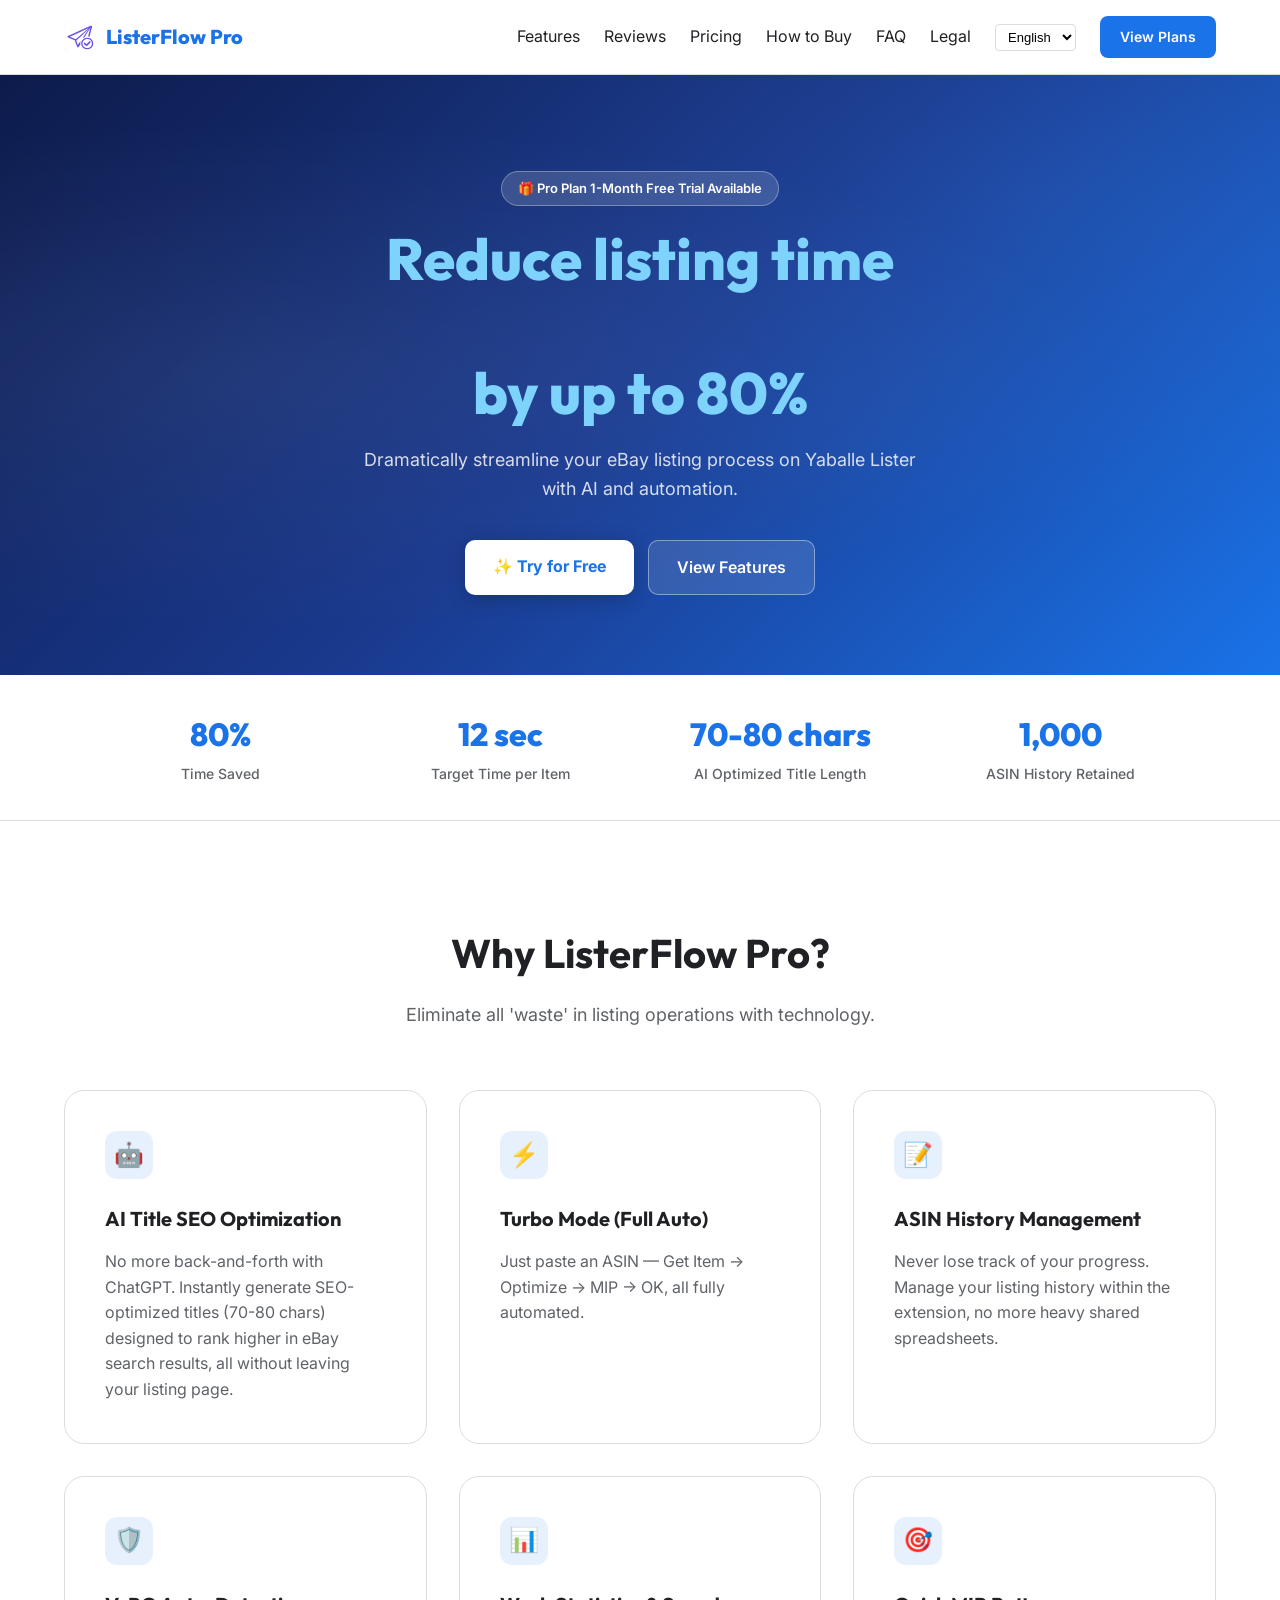
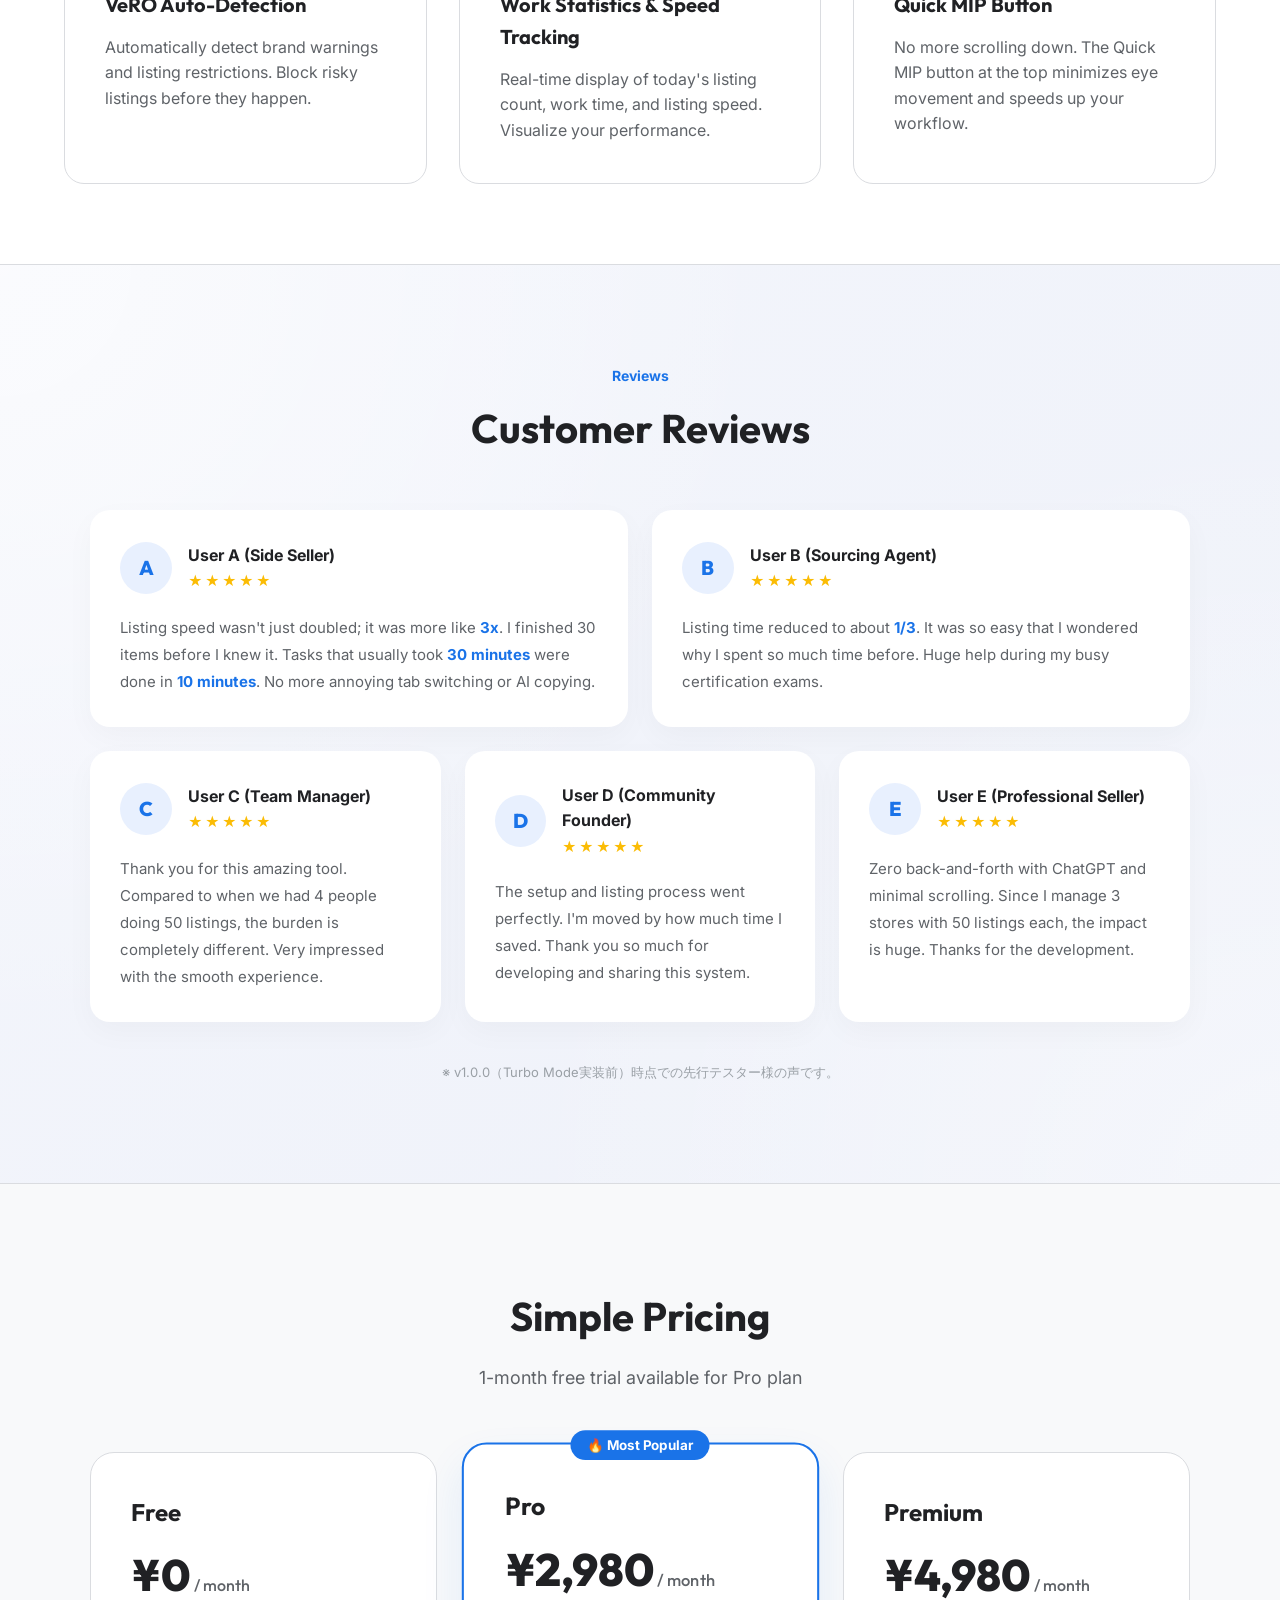
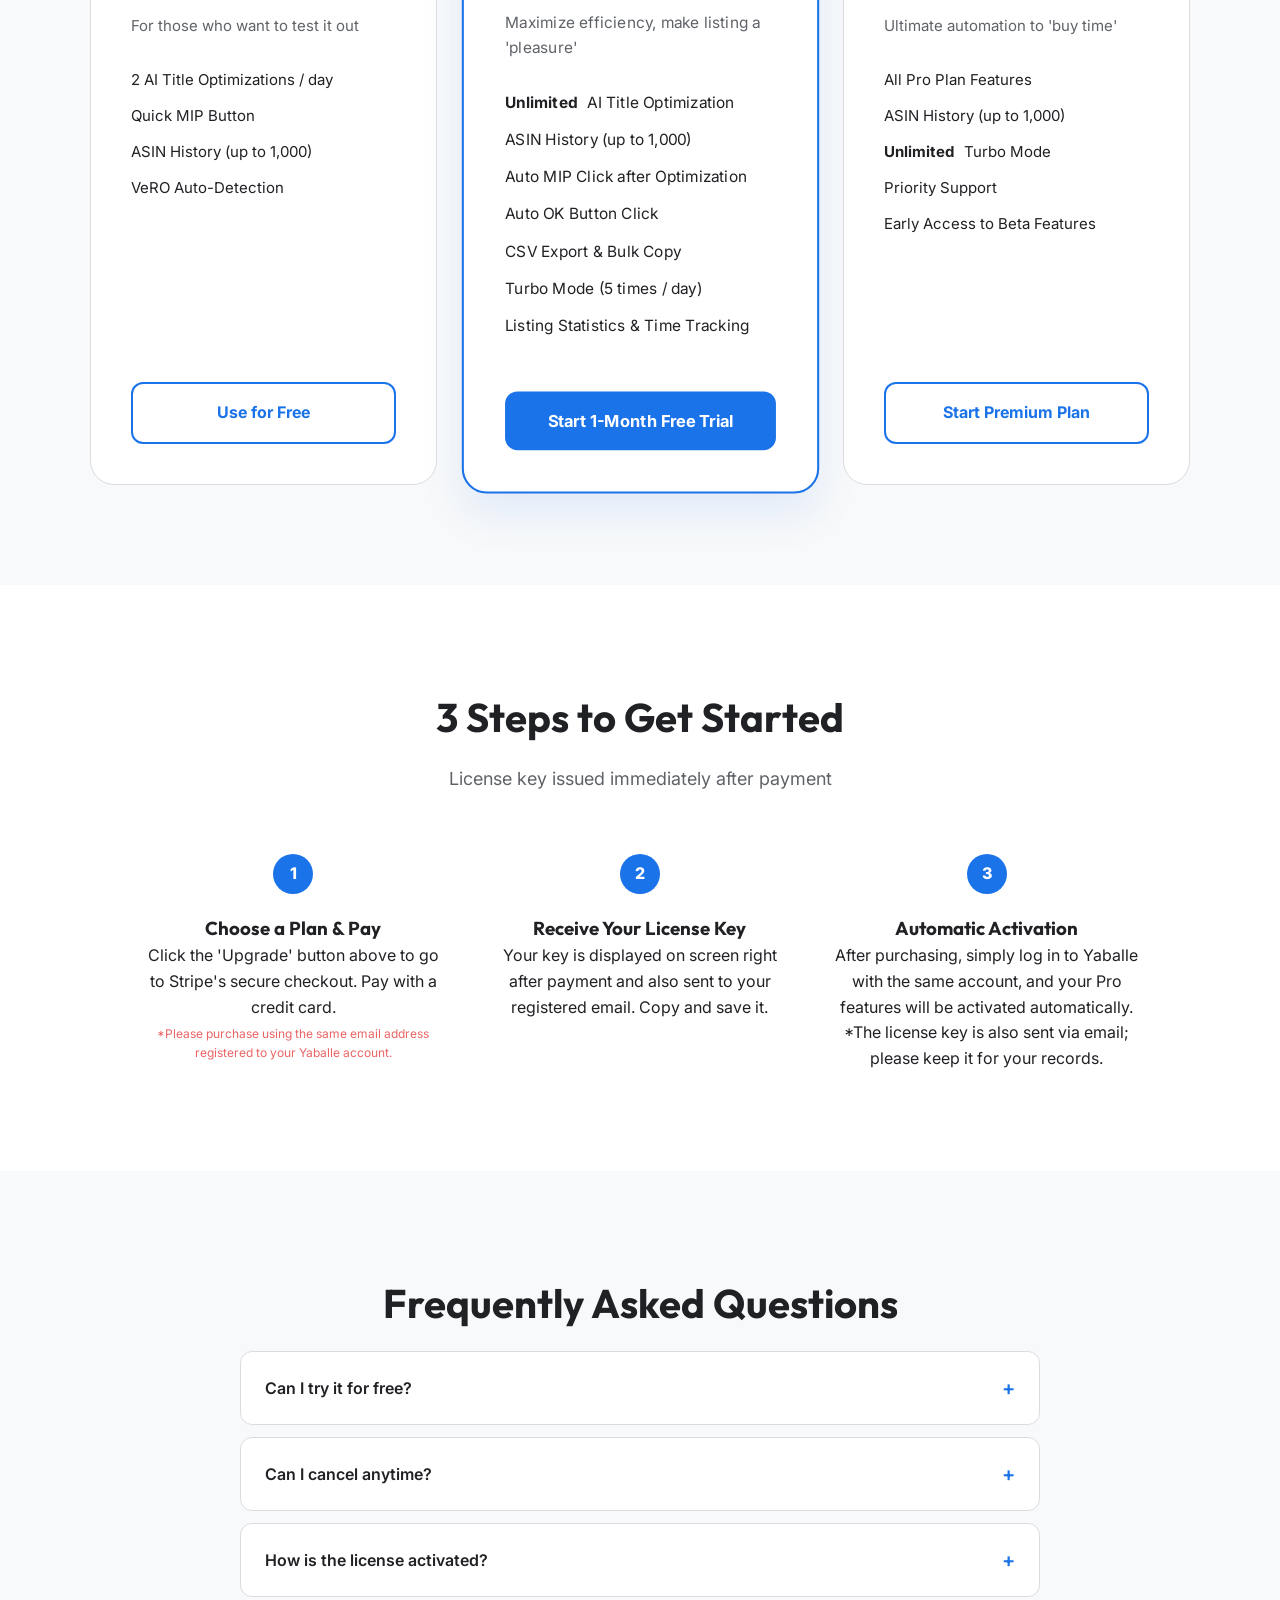
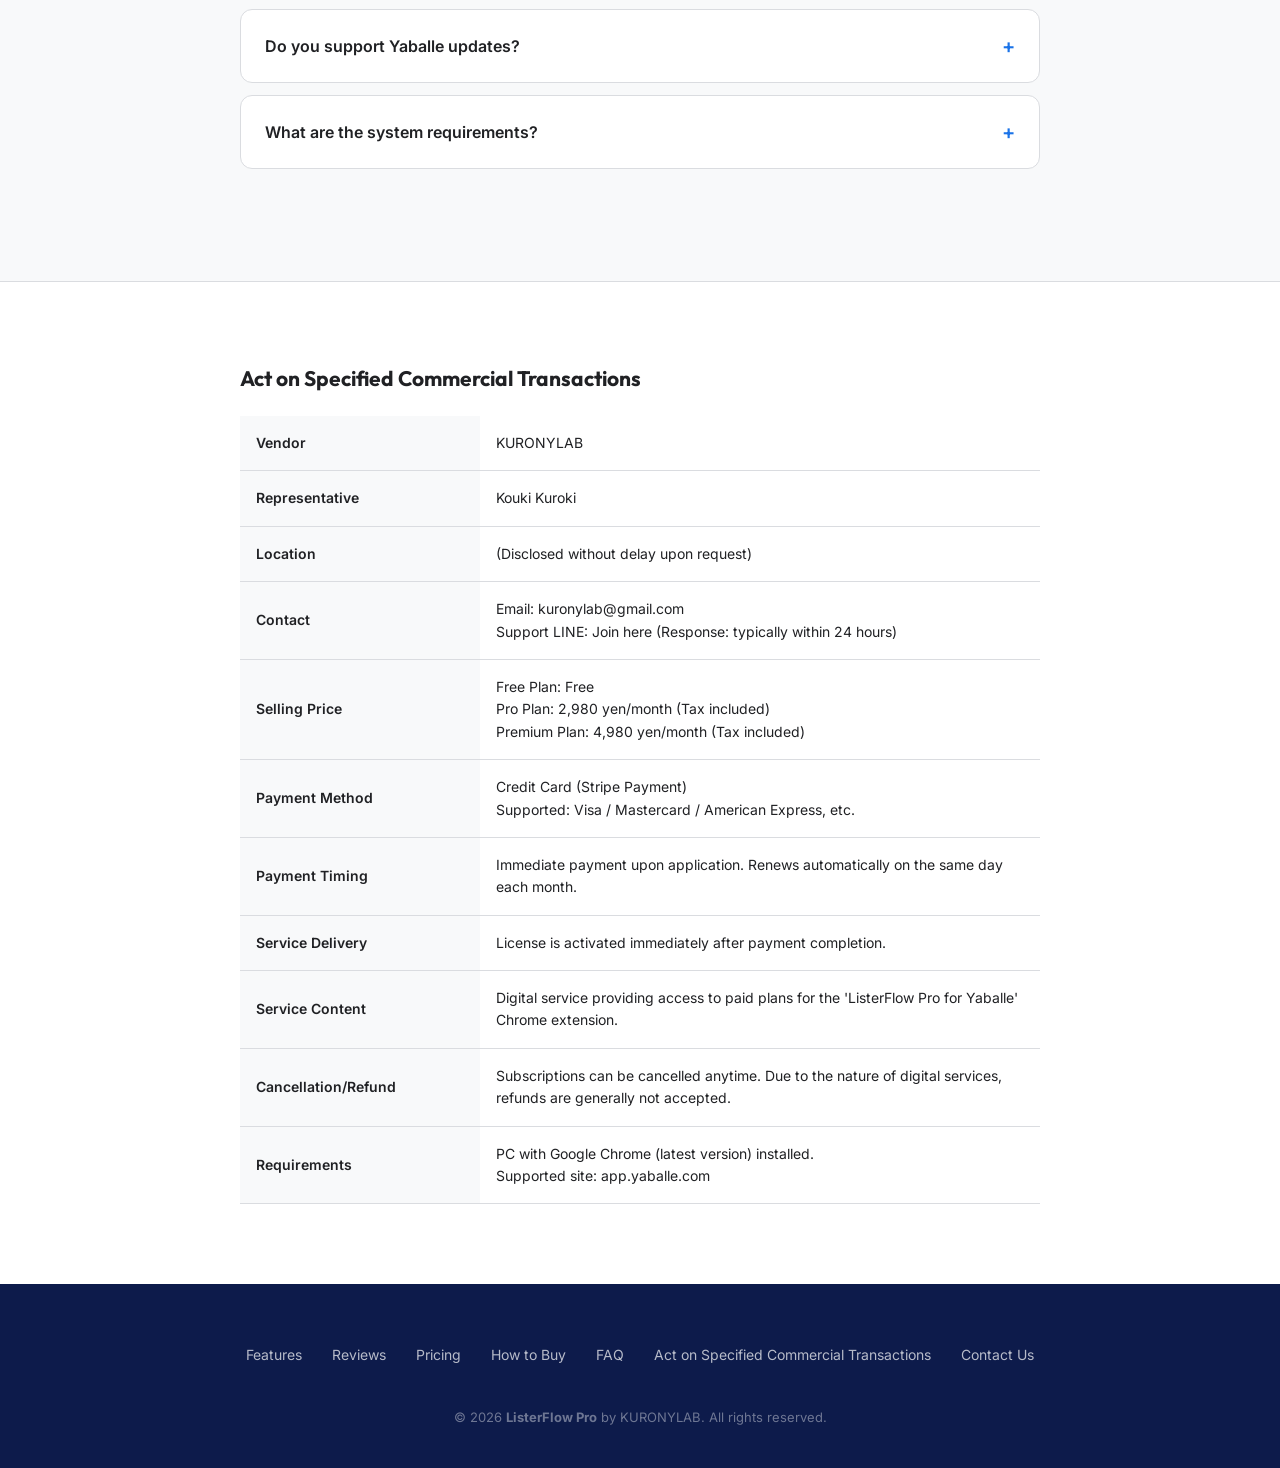
==== github-pages/index.html @ 6084ad7c "fix: embed logo and favicon as base64 in LP to prevent broken images" ====
<!DOCTYPE html>
<html lang="ja">

<head>
    <meta charset="UTF-8">
    <meta name="viewport" content="width=device-width, initial-scale=1.0">
    <title data-i18n="page.title">ListerFlow Pro for Yaballe | 出品時間を最大80%削減するChrome拡張機能</title>
    <meta name="description" data-i18n="page.desc" content="YaballeでのeBay出品作業を劇的に効率化。AIタイトル最適化・完全自動化モードで、1品60秒→12秒を実現するChrome拡張機能。月額2,980円から。">
    
    <!-- Fonts -->
    <link rel="preconnect" href="https://fonts.googleapis.com">
    <link rel="preconnect" href="https://fonts.gstatic.com" crossorigin>
    <link href="https://fonts.googleapis.com/css2?family=Inter:wght@400;500;600;700&family=Outfit:wght@600;700;800&display=swap" rel="stylesheet">
    <link rel="icon" type="image/png" href="[data-uri]">

    <style>
        :root {
            --primary: #1a73e8;
            --primary-dark: #1557b0;
            --accent: #f9ab00;
            --text-main: #202124;
            --text-sub: #5f6368;
            --bg-light: #f8f9fa;
            --white: #ffffff;
            --border: #dadce0;
            --shadow: 0 4px 6px rgba(32, 33, 36, 0.1);
        }

        * {
            margin: 0;
            padding: 0;
            box-sizing: border-box;
        }

        body {
            font-family: 'Inter', -apple-system, BlinkMacSystemFont, "Segoe UI", Roboto, sans-serif;
            color: var(--text-main);
            line-height: 1.6;
            overflow-x: hidden;
            background: #fff;
        }

        h1, h2, h3 {
            font-family: 'Outfit', sans-serif;
            font-weight: 700;
        }

        li { list-style: none; }
        a { text-decoration: none; color: inherit; }

        /* ===== NAVIGATION ===== */
        nav {
            display: flex;
            justify-content: space-between;
            align-items: center;
            padding: 16px 5%;
            position: sticky;
            top: 0;
            background: rgba(255, 255, 255, 0.95);
            backdrop-filter: blur(10px);
            z-index: 1000;
            border-bottom: 1px solid var(--border);
        }

        .nav-logo {
            display: flex;
            align-items: center;
            gap: 10px;
            font-size: 20px;
            font-weight: 800;
            color: var(--primary);
            font-family: 'Outfit', sans-serif;
        }

        .nav-logo img {
            width: 32px;
            height: 32px;
        }

        .nav-links {
            display: flex;
            gap: 24px;
            align-items: center;
        }

        .nav-links a:hover {
            color: var(--primary);
        }

        .lang-select {
            padding: 4px 8px;
            border-radius: 4px;
            border: 1px solid var(--border);
            font-size: 13px;
            background: #fff;
            cursor: pointer;
        }

        .btn-cta-nav {
            background: var(--primary);
            color: #fff !important;
            padding: 10px 20px;
            border-radius: 8px;
            font-weight: 600;
            font-size: 14px;
            transition: background 0.2s;
        }

        .btn-cta-nav:hover {
            background: var(--primary-dark);
        }

        /* ===== HERO ===== */
        .hero {
            background: linear-gradient(135deg, #0d1b4b 0%, #1a3a8f 50%, #1a73e8 100%);
            color: #fff;
            text-align: center;
            padding: 96px 24px 80px;
            position: relative;
            overflow: hidden;
        }

        .hero::before {
            content: '';
            position: absolute;
            inset: 0;
            background: radial-gradient(ellipse at 20% 50%, rgba(255, 255, 255, 0.06) 0%, transparent 60%),
                radial-gradient(ellipse at 80% 20%, rgba(100, 170, 255, 0.08) 0%, transparent 50%);
            pointer-events: none;
            z-index: 1;
        }

        .hero-badge {
            display: inline-block;
            background: rgba(255, 255, 255, 0.15);
            border: 1px solid rgba(255, 255, 255, 0.3);
            border-radius: 99px;
            padding: 6px 16px;
            font-size: 13px;
            font-weight: 600;
            margin-bottom: 20px;
            backdrop-filter: blur(8px);
            position: relative;
            z-index: 10;
        }

        .hero h1 {
            font-family: 'Outfit', sans-serif;
            font-size: clamp(32px, 6vw, 58px);
            font-weight: 800;
            line-height: 1.15;
            margin-bottom: 20px;
            position: relative;
            z-index: 10;
        }

        .hero h1 span {
            color: #7dd3fc;
        }

        .hero p {
            font-size: 18px;
            color: rgba(255, 255, 255, 0.82);
            max-width: 560px;
            margin: 0 auto 36px;
            position: relative;
            z-index: 10;
        }

        .hero-btns {
            display: flex;
            gap: 14px;
            justify-content: center;
            flex-wrap: wrap;
            position: relative;
            z-index: 10;
        }

        .btn-primary-hero {
            display: inline-block;
            background: #fff;
            color: var(--primary);
            border: none;
            border-radius: 10px;
            padding: 14px 28px;
            font-size: 16px;
            font-weight: 700;
            cursor: pointer;
            text-decoration: none;
            transition: transform 0.2s, box-shadow 0.2s;
            box-shadow: 0 4px 20px rgba(0, 0, 0, 0.2);
        }

        .btn-primary-hero:hover {
            transform: translateY(-2px);
            box-shadow: 0 8px 28px rgba(0, 0, 0, 0.3);
        }

        .btn-ghost {
            display: inline-block;
            background: rgba(255, 255, 255, 0.12);
            color: #fff;
            border: 1px solid rgba(255, 255, 255, 0.4);
            border-radius: 10px;
            padding: 14px 28px;
            font-size: 16px;
            font-weight: 600;
            cursor: pointer;
            text-decoration: none;
            backdrop-filter: blur(8px);
            transition: background 0.2s;
        }

        .btn-ghost:hover {
            background: rgba(255, 255, 255, 0.22);
        }

        /* ===== STATS BAR ===== */
        .stats-bar {
            background: #fff;
            border-bottom: 1px solid var(--border);
            padding: 24px;
        }

        .stats-container {
            display: grid;
            grid-template-columns: repeat(auto-fit, minmax(200px, 1fr));
            max-width: 1100px;
            margin: 0 auto;
            gap: 20px;
        }

        .stat-item {
            text-align: center;
            padding: 10px;
        }

        .stat-num {
            display: block;
            font-size: 32px;
            font-weight: 800;
            color: var(--primary);
            font-family: 'Outfit', sans-serif;
        }

        .stat-label {
            font-size: 14px;
            color: var(--text-sub);
            font-weight: 500;
        }

        /* ===== FEATURES ===== */
        .features-section {
            padding: 100px 5% 80px;
            background: #fff;
        }

        .section-title {
            text-align: center;
            font-size: clamp(28px, 4vw, 40px);
            margin-bottom: 16px;
        }

        .section-sub {
            text-align: center;
            color: var(--text-sub);
            max-width: 700px;
            margin: 0 auto 60px;
            font-size: 18px;
        }

        .features-grid {
            display: grid;
            grid-template-columns: repeat(auto-fit, minmax(300px, 1fr));
            gap: 32px;
            max-width: 1200px;
            margin: 0 auto;
        }

        .feature-card {
            padding: 40px;
            border-radius: 20px;
            background: #fff;
            border: 1px solid var(--border);
            transition: all 0.3s;
        }

        .feature-card:hover {
            transform: translateY(-5px);
            box-shadow: 0 10px 30px rgba(0, 0, 0, 0.05);
            border-color: var(--primary);
        }

        .feature-icon {
            width: 48px;
            height: 48px;
            background: rgba(26, 115, 232, 0.1);
            color: var(--primary);
            border-radius: 12px;
            display: flex;
            align-items: center;
            justify-content: center;
            font-size: 24px;
            margin-bottom: 24px;
        }

        .feature-card h3 {
            font-size: 20px;
            margin-bottom: 14px;
        }

        .feature-card p {
            color: var(--text-sub);
            line-height: 1.6;
        }

        .reviews-section {
            padding: 100px 5%;
            background: linear-gradient(135deg, #f4f6fc 0%, #eef1f9 100%);
            border-top: 1px solid var(--border);
            position: relative;
        }

        .reviews-section::before {
            content: "";
            position: absolute;
            top: 0; left: 0; right: 0; bottom: 0;
            background: radial-gradient(circle at top left, rgba(255, 255, 255, 0.6) 0%, transparent 50%),
                        radial-gradient(circle at bottom right, rgba(255, 255, 255, 0.4) 0%, transparent 50%);
            pointer-events: none;
        }

        .section-label {
            color: var(--primary);
            font-size: 14px;
            font-weight: 700;
            display: block;
            margin-bottom: 8px;
            text-align: center;
            position: relative;
            z-index: 2;
        }

        .reviews-section .section-title {
            position: relative;
            z-index: 2;
            margin-bottom: 50px;
        }

        .reviews-grid {
            display: grid;
            grid-template-columns: repeat(6, 1fr);
            gap: 24px;
            max-width: 1100px;
            margin: 0 auto;
            position: relative;
            z-index: 2;
        }

        .review-card {
            background: #fff;
            padding: 32px 30px;
            border-radius: 20px;
            border: none;
            box-shadow: 0 10px 30px rgba(0, 0, 0, 0.03);
            display: flex;
            flex-direction: column;
            text-align: left;
        }

        .review-card:nth-child(1),
        .review-card:nth-child(2) {
            grid-column: span 3;
        }

        .review-card:nth-child(3),
        .review-card:nth-child(4),
        .review-card:nth-child(5) {
            grid-column: span 2;
        }

        @media (max-width: 900px) {
            .review-card:nth-child(1),
            .review-card:nth-child(2),
            .review-card:nth-child(3),
            .review-card:nth-child(4),
            .review-card:nth-child(5) {
                grid-column: span 6;
            }
        }

        .review-header {
            display: flex;
            align-items: center;
            gap: 16px;
            margin-bottom: 20px;
        }

        .review-avatar {
            width: 52px;
            height: 52px;
            border-radius: 50%;
            background: #e8f0fe;
            color: var(--primary);
            display: flex;
            align-items: center;
            justify-content: center;
            font-size: 20px;
            font-weight: 800;
            font-family: "Outfit", sans-serif;
        }

        .review-meta {
            display: flex;
            flex-direction: column;
            gap: 2px;
            text-align: left;
        }

        .review-user {
            font-weight: 700;
            color: #202124;
            font-size: 16px;
        }

        .review-stars {
            color: #fbbc04;
            font-size: 14px;
            letter-spacing: 2px;
        }

        .review-text {
            font-size: 15px;
            color: #5f6368;
            line-height: 1.8;
            text-align: left;
        }

        .review-highlight {
            font-weight: 700;
            color: var(--primary);
        }

        .reviews-note {
            text-align: center;
            margin-top: 40px;
            font-size: 13px;
            color: #9aa0a6;
            position: relative;
            z-index: 2;
        }

        /* ===== PRICING ===== */
        .pricing-section {
            padding: 100px 5%;
            background: var(--bg-light);
            border-top: 1px solid var(--border);
        }

        .pricing-grid {
            display: grid;
            grid-template-columns: repeat(auto-fit, minmax(320px, 1fr));
            gap: 30px;
            max-width: 1100px;
            margin: 0 auto;
        }

        .price-card {
            background: #fff;
            border-radius: 24px;
            padding: 40px;
            border: 1px solid var(--border);
            position: relative;
            display: flex;
            flex-direction: column;
        }

        .price-card.popular {
            border: 2px solid var(--primary);
            box-shadow: 0 20px 40px rgba(26, 115, 232, 0.1);
            transform: scale(1.03);
        }

        .card-tag {
            position: absolute;
            top: -14px;
            left: 50%;
            transform: translateX(-50%);
            background: var(--primary);
            color: #fff;
            padding: 4px 16px;
            border-radius: 20px;
            font-size: 13px;
            font-weight: 700;
        }

        .plan-name {
            font-size: 24px;
            margin-bottom: 8px;
        }

        .plan-price {
            font-family: 'Outfit', sans-serif;
            font-size: 44px;
            font-weight: 800;
            margin-bottom: 4px;
        }

        .plan-price span {
            font-size: 16px;
            color: var(--text-sub);
            font-weight: 500;
        }

        .plan-desc {
            color: var(--text-sub);
            font-size: 15px;
            margin-bottom: 30px;
        }

        .plan-features {
            margin-bottom: 40px;
            flex-grow: 1;
        }

        .plan-features li {
            font-size: 15px;
            margin-bottom: 12px;
            display: flex;
            align-items: flex-start;
            gap: 10px;
        }

        .check {
            color: #34a853;
            font-weight: bold;
        }

        .btn-plan {
            display: block;
            text-align: center;
            padding: 16px;
            border-radius: 12px;
            font-weight: 700;
            transition: all 0.2s;
        }

        .btn-plan-primary {
            background: var(--primary);
            color: #fff;
        }

        .btn-plan-primary:hover {
            background: var(--primary-dark);
        }

        .btn-plan-outline {
            background: #fff;
            color: var(--primary);
            border: 2px solid var(--primary);
        }

        .btn-plan-outline:hover {
            background: rgba(26, 115, 232, 0.05);
        }


        /* ===== FLOW ===== */
        .flow-section {
            padding: 100px 5%;
        }

        .flow-grid {
            display: grid;
            grid-template-columns: repeat(auto-fit, minmax(250px, 1fr));
            gap: 40px;
            max-width: 1000px;
            margin: 0 auto;
        }

        .flow-step {
            text-align: center;
        }

        .step-num {
            width: 40px;
            height: 40px;
            background: var(--primary);
            color: #fff;
            border-radius: 50%;
            display: flex;
            align-items: center;
            justify-content: center;
            font-weight: 800;
            margin: 0 auto 20px;
        }

        /* ===== FAQ ===== */
        .faq-section {
            padding: 100px 5%;
            background: var(--bg-light);
        }

        .faq-list {
            max-width: 800px;
            margin: 0 auto;
        }

        .faq-item {
            background: #fff;
            border: 1px solid var(--border);
            border-radius: 12px;
            margin-bottom: 12px;
            overflow: hidden;
        }

        .faq-q {
            padding: 20px 24px;
            font-weight: 600;
            cursor: pointer;
            display: flex;
            justify-content: space-between;
            align-items: center;
        }

        .faq-q::after {
            content: '+';
            font-size: 20px;
            color: var(--primary);
        }

        .faq-item.open .faq-q::after {
            content: '−';
        }

        .faq-a {
            padding: 0 24px 20px;
            color: var(--text-sub);
            display: none;
        }

        .faq-item.open .faq-a {
            display: block;
        }

        /* ===== TOKUSHO ===== */
        .tokusho-section {
            padding: 80px 5%;
            background: #fff;
            border-top: 1px solid var(--border);
            font-size: 14px;
        }

        .tokusho-container {
            max-width: 800px;
            margin: 0 auto;
        }

        .tokusho-table {
            width: 100%;
            border-collapse: collapse;
            margin-top: 20px;
        }

        .tokusho-table th, .tokusho-table td {
            text-align: left;
            padding: 16px;
            border-bottom: 1px solid var(--border);
        }

        .tokusho-table th {
            width: 30%;
            background: var(--bg-light);
            color: var(--text-main);
            font-weight: 600;
        }

        /* ===== FOOTER ===== */
        footer {
            background: #0d1b4b;
            color: #fff;
            padding: 60px 5% 40px;
            text-align: center;
        }

        .footer-links {
            display: flex;
            justify-content: center;
            gap: 30px;
            margin-bottom: 40px;
            flex-wrap: wrap;
        }

        .footer-links a {
            color: rgba(255, 255, 255, 0.7);
            font-size: 14px;
        }

        .footer-links a:hover {
            color: #fff;
        }

        footer p {
            color: rgba(255, 255, 255, 0.4);
            font-size: 13px;
        }

        .feature-note {
            display: block;
            font-size: 12px;
            margin-top: 4px;
            opacity: 0.8;
        }
        
    </style>
</head>

<body>

    <nav>
        <div class="nav-logo">
            <img src="[data-uri]" alt="ListerFlow Pro Logo">
            <span>ListerFlow Pro</span>
        </div>
        <div class="nav-links">
            <a href="#features" data-i18n="nav.features">機能</a>
            <a href="#reviews" data-i18n="nav.reviews">レビュー</a>
            <a href="#pricing" data-i18n="nav.pricing">料金</a>
            <a href="#flow" data-i18n="nav.flow">購入方法</a>
            <a href="#faq" data-i18n="nav.faq">よくある質問</a>
            <a href="#tokusho" data-i18n="nav.tokusho">特商法</a>
            <select class="lang-select" id="langSwitch">
                <option value="ja">日本語</option>
                <option value="en">English</option>
            </select>
            <a href="#pricing" class="btn-cta-nav" data-i18n="nav.cta">プランを見る</a>
        </div>
    </nav>

    <!-- ヒーロー -->
    <header class="hero">
        <div class="hero-badge" data-i18n="hero.badge">🎁 現在 Proプラン 1ヶ月間無料体験実施中</div>
        <h1>
            <span data-i18n="hero.title1">出品時間を</span><br>
            <span data-i18n="hero.title2">最大80%削減</span>
            <span data-i18n="hero.title3">する<br>Chrome拡張機能</span>
        </h1>
        <p data-i18n="hero.desc">Yaballe Listerでの出品作業を、AIと自動化で劇的に効率化。本来の「判断」と「リサーチ」に集中できるワークフロー。</p>
        <div class="hero-btns">
            <a href="#pricing" class="btn-primary-hero" data-i18n="hero.btn.free">✨ 無料で試してみる</a>
            <a href="#features" class="btn-ghost" data-i18n="hero.btn.features">機能を見る</a>
        </div>
    </header>

    <!-- 実績/数値セクション -->
    <div class="stats-bar">
        <div class="stats-container">
            <div class="stat-item">
                <span class="stat-num" data-i18n="stat.1.num">80%</span>
                <span class="stat-label" data-i18n="stat.1.label">出品時間の削減</span>
            </div>
            <div class="stat-item">
                <span class="stat-num" data-i18n="stat.2.num">12秒</span>
                <span class="stat-label" data-i18n="stat.2.label">1品あたりの目標時間</span>
            </div>
            <div class="stat-item">
                <span class="stat-num" data-i18n="stat.3.num">70〜80文字</span>
                <span class="stat-label" data-i18n="stat.3.label">AIが最適なタイトル長さに</span>
            </div>
            <div class="stat-item">
                <span class="stat-num" data-i18n="stat.4.num">1,000件</span>
                <span class="stat-label" data-i18n="stat.4.label">ASIN履歴保持</span>
            </div>
        </div>
    </div>

    <!-- 機能セクション -->
    <section id="features" class="features-section">
        <h2 class="section-title" data-i18n="features.title">なぜ ListerFlow Pro なのか</h2>
        <p class="section-sub" data-i18n="features.sub">出品作業の「無駄」をすべてテクノロジーで解消します</p>
        <div class="features-grid">
            <div class="feature-card">
                <div class="feature-icon">🤖</div>
                <h3 data-i18n="feat.1.title">AI タイトル SEO 最適化</h3>
                <p data-i18n="feat.1.desc">ChatGPT との往復はもう不要。ターゲットキーワードを逃さず、eBay 検索で有利な SEO 最適化済みのタイトル（70〜80文字）を、出品画面から離れず一瞬で生成します。</p>
            </div>
            <div class="feature-card">
                <div class="feature-icon">⚡</div>
                <h3 data-i18n="feat.2.title">Turbo Mode（全自動）</h3>
                <p data-i18n="feat.2.desc">ASINをペーストするだけで、Get Item → 最適化 → MIP → OK まで全自動。まるごとお任せ。</p>
            </div>
            <div class="feature-card">
                <div class="feature-icon">📝</div>
                <h3 data-i18n="feat.3.title">ASIN履歴管理</h3>
                <p data-i18n="feat.3.desc">「どこまでやったか？」問題を完全解消。重い共有スプレッドシートと決別し、拡張機能内で管理。</p>
            </div>
            <div class="feature-card">
                <div class="feature-icon">🛡️</div>
                <h3 data-i18n="feat.4.title">VeRO自動検出</h3>
                <p data-i18n="feat.4.desc">ブランド警告や出品制限を自動で検知。知らずに出してしまうリスクを事前にブロックします。</p>
            </div>
            <div class="feature-card">
                <div class="feature-icon">📊</div>
                <h3 data-i18n="feat.5.title">作業統計・速度計測</h3>
                <p data-i18n="feat.5.desc">今日の出品数・作業時間・出品速度をリアルタイム表示。自分のパフォーマンスを「見える化」。</p>
            </div>
            <div class="feature-card">
                <div class="feature-icon">🎯</div>
                <h3 data-i18n="feat.6.title">Quick MIPボタン</h3>
                <p data-i18n="feat.6.desc">画面を下までスクロールしなくても、最上部に配置されたQuick MIPボタンで視線移動を最小化。</p>
            </div>
        </div>
    </section>

    <!-- レビューセクション -->
    <section id="reviews" class="reviews-section">
        <div class="section-label" data-i18n="nav.reviews">利用者の声</div>
        <h2 class="section-title" data-i18n="reviews.title">テスターの方々のレビュー</h2>
        
        <div class="reviews-grid">
            <div class="review-card">
                <div class="review-header">
                    <div class="review-avatar">A</div>
                    <div class="review-meta">
                        <div class="review-user" data-i18n="review.a.user">Aさん</div>
                        <div class="review-stars">★★★★★</div>
                    </div>
                </div>
                <p class="review-text" data-i18n="review.a.text">出品速度が2倍どころか<span class=\u0027review-highlight\u0027>3倍</span>くらいでした。気付いたら30品終わっている感覚です。通常<span class=\u0027review-highlight\u0027>30品で約30分</span>かかるところが、<span class=\u0027review-highlight\u0027>約10分</span>で完了しました。ASIN入力後は自動で出品が進むので、複数画面やTab切り替え、ChatGPT貼り付けなどの煩わしい作業がすべて不要になりました。繁忙期（4月・5月）の毎日60品、100品出品でも重宝しそうです。</p>
            </div>
            
            <div class="review-card">
                <div class="review-header">
                    <div class="review-avatar">B</div>
                    <div class="review-meta">
                        <div class="review-user" data-i18n="review.b.user">Bさん</div>
                        <div class="review-stars">★★★★★</div>
                    </div>
                </div>
                <p class="review-text" data-i18n="review.b.text">体感で所要時間が<span class=\u0027review-highlight\u0027>1/3</span>くらいになりました。これまで出品に時間がかかっていたのは何だったのかと思うほど、あっさり終わりました。資格試験や年度末で本業が多忙な時期なので非常に助かります。今後も活用します。</p>
            </div>
            
            <div class="review-card">
                <div class="review-header">
                    <div class="review-avatar">C</div>
                    <div class="review-meta">
                        <div class="review-user" data-i18n="review.c.user">Cさん</div>
                        <div class="review-stars">★★★★★</div>
                    </div>
                </div>
                <p class="review-text" data-i18n="review.c.text">素晴らしいツールの開発ありがとうございます。感激しました。50出品が4名あった時を思い出すと、負担がまるで別物です。本日もトラブルなく出品完了できて感動しました。</p>
            </div>
            
            <div class="review-card">
                <div class="review-header">
                    <div class="review-avatar">D</div>
                    <div class="review-meta">
                        <div class="review-user" data-i18n="review.d.user">Dさん</div>
                        <div class="review-stars">★★★★★</div>
                    </div>
                </div>
                <p class="review-text" data-i18n="review.d.text">導入と出品作業を進めましたが、問題なく進められました。出品作業時間が短縮できて感動です。システムの開発と共有、本当にありがとうございます。</p>
            </div>
            
            <div class="review-card">
                <div class="review-header">
                    <div class="review-avatar">E</div>
                    <div class="review-meta">
                        <div class="review-user" data-i18n="review.e.user">Eさん</div>
                        <div class="review-stars">★★★★★</div>
                    </div>
                </div>
                <p class="review-text" data-i18n="review.e.text">ChatGPTを使わずに済み、Yaballeの出品画面もほぼスクロールせず出品できるようになり、かなり時間短縮できました。今月50品出品が3店舗あるので、効果が大きい事です。開発ありがとうございます。</p>
            </div>
        </div>
        <div class="reviews-note" data-i18n="testimonials.note">※ v1.0.0（Turbo Mode実装前）時点での先行テスター様の声です。</div>
    </section>

    <!-- 料金セクション -->
    <section id="pricing" class="pricing-section">
        <div class="pricing-inner">
            <h2 class="section-title" data-i18n="pricing.title">シンプルな料金プラン</h2>
            <div class="section-sub" data-i18n="pricing.sub">Proプランには1ヶ月の無料トライアル期間あり</div>
            <div class="pricing-grid">

                <!-- Free -->
                <div class="price-card">
                    <h3 class="plan-name" data-i18n="plan.free.title">Free</h3>
                    <div class="plan-price">¥0<span data-i18n="plan.month"> / 月</span></div>
                    <p class="plan-desc" data-i18n="plan.free.desc">まずは試したい方へ</p>
                    <ul class="plan-features">
                        <li data-i18n="plan.free.f1"><span class="check">✔</span> 1日2回 AIタイトル最適化</li>
                        <li data-i18n="plan.free.f2"><span class="check">✔</span> Quick MIPボタン配置</li>
                        <li data-i18n="plan.free.f3"><span class="check">✔</span> ASIN履歴保持（最大1,000件）</li>
                        <li data-i18n="plan.free.f4"><span class="check">✔</span> VeRO自動検出</li>
                    </ul>
                    <a href="https://buy.stripe.com/14k7sM8InezY5Z64gh" class="btn-plan btn-plan-outline" data-i18n="plan.free.btn">無料で使う</a>
                </div>

                <!-- Pro -->
                <div class="price-card popular">
                    <div class="card-tag" data-i18n="plan.pro.tag">🔥 一番人気</div>
                    <h3 class="plan-name" data-i18n="plan.pro.title">Pro</h3>
                    <div class="plan-price">¥2,980<span data-i18n="plan.month"> / 月</span></div>
                    <p class="plan-desc" data-i18n="plan.pro.desc">効率を最大化し、出品作業を「快感」に</p>
                    <ul class="plan-features">
                        <li data-i18n="plan.pro.f1"><span class="check">✔</span> <strong>無制限</strong> AIタイトル最適化</li>
                        <li data-i18n="plan.pro.f2"><span class="check">✔</span> ASIN履歴保持（最大1,000件）</li>
                        <li data-i18n="plan.pro.f3"><span class="check">✔</span> 最適化後 MIP自動クリック</li>
                        <li data-i18n="plan.pro.f4"><span class="check">✔</span> OK ボタン自動クリック</li>
                        <li data-i18n="plan.pro.f5"><span class="check">✔</span> CSV出力・一括コピー機能</li>
                        <li data-i18n="plan.pro.f6"><span class="check">✔</span> Turbo Mode（1日5回）</li>
                        <li data-i18n="plan.pro.f7"><span class="check">✔</span> 出品統計・時間計測</li>
                    </ul>
                    <a href="#" id="btnPro" class="btn-plan btn-plan-primary" data-i18n="plan.pro.btn">Proにアップグレード</a>
                </div>

                <!-- Premium -->
                <div class="price-card">
                    <h3 class="plan-name" data-i18n="plan.premium.title">Premium</h3>
                    <div class="plan-price">¥4,980<span data-i18n="plan.month"> / 月</span></div>
                    <p class="plan-desc" data-i18n="plan.premium.desc">究極の自動化で「時間を買う」運用へ</p>
                    <ul class="plan-features">
                        <li data-i18n="plan.prem.f1"><span class="check">✔</span> Proプランの全機能</li>
                        <li data-i18n="plan.prem.f2"><span class="check">✔</span> ASIN履歴保持（最大1,000件）</li>
                        <li data-i18n="plan.prem.f3"><span class="check">✔</span> <strong>無制限</strong> Turbo Mode</li>
                        <li data-i18n="plan.prem.f4"><span class="check">✔</span> 優先サポート対応</li>
                        <li data-i18n="plan.prem.f5"><span class="check">✔</span> ベータ機能の先行試用</li>
                    </ul>
                    <a href="#" id="btnPremium" class="btn-plan btn-plan-outline" data-i18n="plan.premium.btn">Premiumにアップグレード</a>
                </div>

            </div>
        </div>
    </section>

    <!-- 利用ステップ -->
    <section id="flow" class="flow-section">
        <h2 class="section-title" data-i18n="flow.title">ご利用開始まで3ステップ</h2>
        <p class="section-sub" data-i18n="flow.sub">決済完了後すぐにライセンスキーが発行されます</p>
        <div class="flow-grid">
            <div class="flow-step">
                <div class="step-num">1</div>
                <h3 data-i18n="flow.1.title">プランを選んで決済</h3>
                <p data-i18n="flow.1.desc">上の「アップグレード」ボタンからStripeの安全な決済画面へ。クレジットカードで支払いが完了します。<br><span class="feature-note" style="color: #e53e3e;">※必ずYaballeで使用しているメールアドレスで購入してください。</span></p>
            </div>
            <div class="flow-step">
                <div class="step-num">2</div>
                <h3 data-i18n="flow.2.title">ライセンスキーを受け取る</h3>
                <p data-i18n="flow.2.desc">決済完了直後に画面にキーが表示され、登録メールにも送付されます。コピーして手元に保管してください。</p>
            </div>
            <div class="flow-step">
                <div class="step-num">3</div>
                <h3 data-i18n="flow.3.title">自動反映</h3>
                <p data-i18n="flow.3.desc">購入後、同じアカウントでYaballeにログインするだけで、自動的にプロ機能が有効化されます。※ライセンスキーはメールでも送信されますので、念のため保管してください。</p>
            </div>
        </div>
    </section>

    <!-- FAQ -->
    <section id="faq" class="faq-section">
        <h2 class="section-title" data-i18n="faq.title">よくある質問</h2>
        <div class="faq-list">
            <div class="faq-item">
                <div class="faq-q" data-i18n="faq.1.q">無料で試せますか？</div>
                <div class="faq-a" data-i18n="faq.1.a">はい、Freeプランは料金なしでご利用いただけます。またProプランには初月無料のトライアル期間があります（別途ご案内）。</div>
            </div>
            <div class="faq-item">
                <div class="faq-q" data-i18n="faq.2.q">いつでもキャンセルできますか？</div>
                <div class="faq-a" data-i18n="faq.2.a">はい、いつでもサポートLINEまたはメールよりキャンセルのご連絡をいただければ対応します。Stripeのカスタマーポータルもご案内いたします。翌月以降の請求は発生しません。</div>
            </div>
            <div class="faq-item">
                <div class="faq-q" data-i18n="faq.3.q">ライセンスはどうやって反映させますか？</div>
                <div class="faq-a" data-i18n="faq.3.a">決済完了後、同じアカウントでYaballeにログインすると自動的に反映されます。手動入力の必要はありません。<br><br>※ライセンスキーはメールでも送信されますので、念のため大切に保管してください。<br><span class="feature-note" style="color: #e53e3e;">※必ずYaballeで使用しているメールアドレスで購入を完了させてください。</span></div>
            </div>
            <div class="faq-item">
                <div class="faq-q" data-i18n="faq.4.q">Yaballeの仕様変更に対応していますか？</div>
                <div class="faq-a" data-i18n="faq.4.a">Yaballeのアップデートが行われた際は、可能な限り迅速に拡張機能を更新対応しています。</div>
            </div>
            <div class="faq-item">
                <div class="faq-q" data-i18n="faq.5.q">動作環境は何ですか？</div>
                <div class="faq-a" data-i18n="faq.5.a">Google Chrome（最新版）に対応したChrome拡張機能です。対応サイトは Yaballe (app.yaballe.com) です。</div>
            </div>
        </div>
    </section>

    <!-- 特商法 -->
    <section id="tokusho" class="tokusho-section">
        <div class="tokusho-container">
            <h2 data-i18n="tokusho.title">特定商取引法に基づく表記</h2>
            <div class="tokusho-content">
                <table class="tokusho-table">
                    <tr>
                        <th data-i18n="tokusho.label.vendor">販売業者</th>
                        <td data-i18n="tokusho.value.vendor">KURONYLAB</td>
                    </tr>
                    <tr>
                        <th data-i18n="tokusho.label.manager">運営責任者</th>
                        <td data-i18n="tokusho.value.manager">黒木 皓基</td>
                    </tr>
                    <tr>
                        <th data-i18n="tokusho.label.location">所在地</th>
                        <td data-i18n="tokusho.value.location">（請求に応じて遅滞なく開示します）</td>
                    </tr>
                    <tr>
                        <th data-i18n="tokusho.label.contact">お問い合わせ</th>
                        <td>
                            <span data-i18n="tokusho.value.contact.email">メール：</span><a href="mailto:kuronylab@gmail.com">kuronylab@gmail.com</a><br>
                            <span data-i18n="tokusho.value.contact.line">サポートLINE：</span><a href="https://line.me/ti/g/dFVUneYZKS" target="_blank" data-i18n="tokusho.value.contact.line.link">こちらから参加</a><span data-i18n="tokusho.value.contact.line.note">（返信：原則24時間以内）</span>
                        </td>
                    </tr>
                    <tr>
                        <th data-i18n="tokusho.label.price">販売価格</th>
                        <td>
                            <span data-i18n="tokusho.value.price.free">Freeプラン：無料</span><br>
                            <span data-i18n="tokusho.value.price.pro">Proプラン：月額 2,980円（税込）</span><br>
                            <span data-i18n="tokusho.value.price.premium">Premiumプラン：月額 4,980円（税込）</span>
                        </td>
                    </tr>
                    <tr>
                        <th data-i18n="tokusho.label.payment_method">支払い方法</th>
                        <td data-i18n="tokusho.value.payment_method">クレジットカード（Stripe決済）<br>対応ブランド：Visa / Mastercard / American Express など</td>
                    </tr>
                    <tr>
                        <th data-i18n="tokusho.label.payment_timing">支払い時期</th>
                        <td data-i18n="tokusho.value.payment_timing">お申し込み時に即時決済。以降、毎月同日に自動更新されます。</td>
                    </tr>
                    <tr>
                        <th data-i18n="tokusho.label.delivery_timing">サービス提供時期</th>
                        <td data-i18n="tokusho.value.delivery_timing">決済完了後、即時にライセンスが有効化されます。</td>
                    </tr>
                    <tr>
                        <th data-i18n="tokusho.label.service_content">サービス内容</th>
                        <td data-i18n="tokusho.value.service_content">Chrome拡張機能「ListerFlow Pro for Yaballe」の有料プランへのアクセス権（ライセンス）をオンラインにて提供するデジタルサービスです。物理的な商品の発送はありません。</td>
                    </tr>
                    <tr>
                        <th data-i18n="tokusho.label.cancellation">キャンセル・解約</th>
                        <td data-i18n="tokusho.value.cancellation">サブスクリプションはいつでも解約可能です。末日までに解約のご連絡をいただいた場合、翌月以降の請求は発生しません。デジタルサービスの性質上、既払いの料金の返金は原則承っておりませんが、個別にご相談ください。</td>
                    </tr>
                    <tr>
                        <th data-i18n="tokusho.label.environment">動作環境</th>
                        <td data-i18n="tokusho.value.environment">Google Chrome（最新版）がインストールされたPC。<br>対応サイト：app.yaballe.com</td>
                    </tr>
                </table>
            </div>
        </div>
    </section>

    <!-- フッター -->
    <footer>
         <div class="footer-links">
            <a href="#features" data-i18n="nav.features">機能</a>
            <a href="#reviews" data-i18n="nav.reviews">レビュー</a>
            <a href="#pricing" data-i18n="nav.pricing">料金プラン</a>
            <a href="#flow" data-i18n="nav.flow">購入方法</a>
            <a href="#faq" data-i18n="nav.faq">FAQ</a>
            <a href="#tokusho" data-i18n="tokusho.title">特定商取引法に基づく表記</a>
            <a href="mailto:kuronylab@gmail.com" data-i18n="footer.contact">お問い合わせ</a>
        </div>
        <p>© 2026 <strong>ListerFlow Pro</strong> by KURONYLAB. All rights reserved.</p>
    </footer>

    <script>
        const translations = {
            ja: {
                "page.title": "ListerFlow Pro for Yaballe | 出品時間を最大80%削減するChrome拡張機能",
                "page.desc": "YaballeでのeBay出品作業を劇的に効率化。AIタイトル最適化・完全自動化モードで、1品60秒→12秒を実現するChrome拡張機能。月額2,980円から。",
                "nav.features": "機能",
                "nav.reviews": "レビュー",
                "nav.pricing": "料金",
                "nav.flow": "購入方法",
                "nav.faq": "よくある質問",
                "nav.tokusho": "特商法",
                "nav.cta": "プランを見る",
                "review.e.text": "ChatGPTを使わずに済み、Yaballeの出品画面もほぼスクロールせず出品できるようになり、かなり時間短縮できました。今月50品出品が3店舗あるので、効果が大きいです。開発ありがとうございます。",
                "review.e.user": "Eさん（プロセラー）",
                "review.d.text": "導入と出品作業を進めましたが、問題なく進められました。出品作業時間が短縮できて感動です。システムの開発と共有、本当にありがとうございます。",
                "review.d.user": "Dさん（コミュニティー運営者）",
                "review.c.text": "素晴らしいツールの開発ありがとうございます。感激しました。50出品が4名あった時を思い出すと、負担がまるで別物です。本日もトラブルなく出品完了できて感動しました。",
                "review.c.user": "Cさん（チームマネージャー）",
                "review.b.text": "体感で所要時間が<span class=\u0027review-highlight\u0027>1/3</span>くらいになりました。これまで出品に時間がかかっていたのは何だったのかと思うほど、あっさり終わりました。資格試験や年度末で本業が多忙な時期なので非常に助かります。今後も活用します。",
                "review.b.user": "Bさん（外注セラー）",
                "review.a.text": "出品速度が2倍どころか<span class=\u0027review-highlight\u0027>3倍</span>くらいでした。気付いたら30品終わっている感覚です。通常<span class=\u0027review-highlight\u0027>30品で約30分</span>かかるところが、<span class=\u0027review-highlight\u0027>約10分</span>で完了しました。ASIN入力後は自動で出品が進むので、複数画面やTab切り替え、ChatGPT貼り付けなどの煩わしい作業がすべて不要になりました。繁忙期（4月・5月）の毎日60品、100品出品でも重宝しそうです。",
                "review.a.user": "Aさん（副業セラー）",
                "reviews.sub": "先行テスターの方々から、劇的な効率化を実感いただいています。",
                "reviews.title": "テスターの方々のレビュー",
                "hero.badge": "🎁 現在 Proプラン 1ヶ月間無料体験実施中",
                "hero.title1": "出品時間を",
                "hero.title2": "最大80%削減",
                "hero.title3": "する<br>Chrome拡張機能",
                "hero.desc": "Yaballe Listerでの出品作業を、AIと自動化で劇的に効率化。本来の「判断」と「リサーチ」に集中できるワークフロー。",
                "hero.btn.free": "✨ 無料で試してみる",
                "hero.btn.features": "機能を見る",
                "stat.1.num": "80%",
                "stat.1.label": "出品時間の削減",
                "stat.2.num": "12秒",
                "stat.2.label": "1品あたりの目標時間",
                "stat.3.num": "70〜80文字",
                "stat.3.label": "AIが最適なタイトル長さに",
                "stat.4.num": "1,000件",
                "stat.4.label": "ASIN履歴保持",
                "features.title": "なぜ ListerFlow Pro なのか",
                "features.sub": "出品作業の「無駄」をすべてテクノロジーで解消します",
                "feat.1.title": "AI タイトル SEO 最適化",
                "feat.1.desc": "ChatGPT との往復はもう不要。ターゲットキーワードを逃さず、eBay 検索で有利な SEO 最適化済みのタイトル（70〜80文字）を、出品画面から離れず一瞬で生成します。",
                "feat.2.title": "Turbo Mode（全自動）",
                "feat.2.desc": "ASINをペーストするだけで、Get Item → 最適化 → MIP → OK まで全自動。まるごとお任せ。",
                "feat.3.title": "ASIN履歴管理",
                "feat.3.desc": "「どこまでやったか？」問題を完全解消。重い共有スプレッドシートと決別し、拡張機能内で管理。",
                "feat.4.title": "VeRO自動検出",
                "feat.4.desc": "ブランド警告や出品制限を自動で検知。知らずに出してしまうリスクを事前にブロックします。",
                "feat.5.title": "作業統計・速度計測",
                "feat.5.desc": "今日の出品数・作業時間・出品速度をリアルタイム表示。自分のパフォーマンスを「見える化」。",
                "feat.6.title": "Quick MIPボタン",
                "feat.6.desc": "画面を下までスクロールしなくても、最上部に配置されたQuick MIPボタンで視線移動を最小化。",
                "pricing.title": "シンプルな料金プラン",
                "pricing.sub": "Proプランには1ヶ月の無料トライアル期間あり",
                "plan.month": " / 月",
                "plan.free.title": "Free",
                "plan.free.desc": "まずは試したい方へ",
                "plan.free.btn": "無料で使う",
                "plan.free.f1": "1日2回 AIタイトル最適化",
                "plan.free.f2": "Quick MIPボタン配置",
                "plan.free.f3": "ASIN履歴保持（最大1,000件）",
                "plan.free.f4": "VeRO自動検出",
                "plan.pro.tag": "🔥 一番人気",
                "plan.pro.title": "Pro",
                "plan.pro.desc": "効率を最大化し、出品作業を「快感」に",
                "plan.pro.btn": "無料で試してみる（1ヶ月間）",
                "plan.pro.f1": "<strong>無制限</strong> AIタイトル最適化",
                "plan.pro.f2": "ASIN履歴保持（最大1,000件）",
                "plan.pro.f3": "最適化後 MIP自動クリック",
                "plan.pro.f4": "OK ボタン自動クリック",
                "plan.pro.f5": "CSV出力・一括コピー機能",
                "plan.pro.f6": "Turbo Mode（1日5回）",
                "plan.pro.f7": "出品統計・時間計測",
                "plan.premium.title": "Premium",
                "plan.premium.desc": "究極の自動化で「時間を買う」運用へ",
                "plan.premium.btn": "Premiumプランで始める",
                "plan.prem.f1": "Proプランの全機能",
                "plan.prem.f2": "ASIN履歴保持（最大1,000件）",
                "plan.prem.f3": "<strong>無制限</strong> Turbo Mode",
                "plan.prem.f4": "優先サポート対応",
                "plan.prem.f5": "ベータ機能の先行試用",
                "flow.title": "ご利用開始まで3ステップ",
                "flow.sub": "決済完了後すぐにライセンスキーが発行されます",
                "flow.1.title": "プランを選んで決済",
                "flow.1.desc": "上の「アップグレード」ボタンからStripeの安全な決済画面へ。クレジットカードで支払いが完了します。<br><span class=\"feature-note\" style=\"color: #e53e3e;\">※必ずYaballeで使用しているメールアドレスで購入してください。</span>",
                "flow.2.title": "ライセンスキーを受け取る",
                "flow.2.desc": "決済完了直後に画面にキーが表示され、登録メールにも送付されます。コピーして手元に保管してください。",
                "flow.3.title": "自動反映",
                "flow.3.desc": "購入後、同じアカウントでYaballeにログインするだけで、自動的にプロ機能が有効化されます。※ライセンスキーはメールでも送信されますので、念のため保管してください。",
                "faq.title": "よくある質問",
                "faq.1.q": "無料で試せますか？",
                "faq.1.a": "はい、Freeプランは料金なしでご利用いただけます。またProプランには初月無料のトライアル期間があります（別途ご案内）。",
                "faq.2.q": "いつでもキャンセルできますか？",
                "faq.2.a": "はい、いつでもサポートLINEまたはメールよりキャンセルのご連絡をいただければ対応します。Stripeのカスタマーポータルもご案内いたします。翌月以降の請求は発生しません。",
                "faq.3.q": "ライセンスはどうやって反映させますか？",
                "faq.3.a": "決済完了後、同じアカウントでYaballeにログインすると自動的に反映されます。手動入力の必要はありません。<br><br>※ライセンスキーはメールでも送信されますので、念のため大切に保管してください。<br><span class=\"feature-note\" style=\"color: #e53e3e;\">※必ずYaballeで使用しているメールアドレスで購入を完了させてください。</span>",
                "faq.4.q": "Yaballeの仕様変更に対応していますか？",
                "faq.4.a": "Yaballeのアップデートが行われた際は、可能な限り迅速に拡張機能の更新対応しています。",
                "faq.5.q": "動作環境は何ですか？",
                "faq.5.a": "Google Chrome（最新版）に対応したChrome拡張機能です。対応サイトは Yaballe (app.yaballe.com) です。",
                "tokusho.title": "特定商取引法に基づく表記",
                "tokusho.label.vendor": "販売業者",
                "tokusho.value.vendor": "KURONYLAB",
                "tokusho.label.manager": "運営責任者",
                "tokusho.value.manager": "黒木 皓基",
                "tokusho.label.location": "所在地",
                "tokusho.value.location": "（請求に応じて遅滞なく開示します）",
                "tokusho.label.contact": "お問い合わせ",
                "tokusho.value.contact.email": "メール：",
                "tokusho.value.contact.line": "サポートLINE：",
                "tokusho.value.contact.line.link": "こちらから参加",
                "tokusho.value.contact.line.note": "（返信：原則24時間以内）",
                "tokusho.label.price": "販売価格",
                "tokusho.value.price.free": "Freeプラン：無料",
                "tokusho.value.price.pro": "Proプラン：月額 2,980円（税込）",
                "tokusho.value.price.premium": "Premiumプラン：月額 4,980円（税込）",
                "tokusho.label.payment_method": "支払い方法",
                "tokusho.value.payment_method": "クレジットカード（Stripe決済）<br>対応ブランド：Visa / Mastercard / American Express など",
                "tokusho.label.payment_timing": "支払い時期",
                "tokusho.value.payment_timing": "お申し込み時に即時決済。以降、毎月同日に自動更新されます。",
                "tokusho.label.delivery_timing": "サービス提供時期",
                "tokusho.value.delivery_timing": "決済完了後、即時にライセンスが有効化されます。",
                "tokusho.label.service_content": "サービス内容",
                "tokusho.value.service_content": "Chrome拡張機能「ListerFlow Pro for Yaballe」の有料プランへのアクセス権（ライセンス）をオンラインにて提供するデジタルサービスです。物理的な商品の発送はありません。",
                "tokusho.label.cancellation": "キャンセル・解約",
                "tokusho.value.cancellation": "サブスクリプションはいつでも解約可能です。末日までに解約のご連絡をいただいた場合、翌月以降の請求は発生しません。デジタルサービスの性質上、既払いの料金の返金は原則承っておりませんが、個別にご相談ください。",
                "tokusho.label.environment": "動作環境",
                "tokusho.value.environment": "Google Chrome（最新版）がインストールされたPC。<br>対応サイト：app.yaballe.com",
                "footer.contact": "お問い合わせ"
            },
            en: {
                "page.title": "ListerFlow Pro for Yaballe | Chrome Extension Reducing Listing Time by 80%",
                "page.desc": "Drastically increase eBay listing efficiency on Yaballe. AI title optimization and full auto mode reduce listing time from 60s to 12s. Starting from 2,980 JPY/month.",
                "nav.features": "Features",
                "nav.reviews": "Reviews",
                "nav.pricing": "Pricing",
                "nav.flow": "How to Buy",
                "nav.faq": "FAQ",
                "nav.tokusho": "Legal",
                "nav.cta": "View Plans",
                "review.e.text": "Zero back-and-forth with ChatGPT and minimal scrolling. Since I manage 3 stores with 50 listings each, the impact is huge. Thanks for the development.",
                "review.e.user": "User E (Professional Seller)",
                "review.d.text": "The setup and listing process went perfectly. I'm moved by how much time I saved. Thank you so much for developing and sharing this system.",
                "review.d.user": "User D (Community Founder)",
                "review.c.text": "Thank you for this amazing tool. Compared to when we had 4 people doing 50 listings, the burden is completely different. Very impressed with the smooth experience.",
                "review.c.user": "User C (Team Manager)",
                "review.b.text": "Listing time reduced to about <span class=\u0027review-highlight\u0027>1/3</span>. It was so easy that I wondered why I spent so much time before. Huge help during my busy certification exams.",
                "review.b.user": "User B (Sourcing Agent)",
                "review.a.text": "Listing speed wasn't just doubled; it was more like <span class=\u0027review-highlight\u0027>3x</span>. I finished 30 items before I knew it. Tasks that usually took <span class=\u0027review-highlight\u0027>30 minutes</span> were done in <span class=\u0027review-highlight\u0027>10 minutes</span>. No more annoying tab switching or AI copying.",
                "review.a.user": "User A (Side Seller)",
                "reviews.sub": "Our early users are experiencing dramatic efficiency gains.",
                "reviews.title": "Customer Reviews",
                "nav.tokusho": "Legal",
                "nav.faq": "FAQ",
                "nav.flow": "How to Buy",
                "nav.reviews": "Reviews",
                "hero.badge": "🎁 Pro Plan 1-Month Free Trial Available",
                "hero.title1": "Reduce listing time<br>",
                "hero.title2": "by up to 80%",
                "hero.title3": "",
                "hero.desc": "Dramatically streamline your eBay listing process on Yaballe Lister with AI and automation.",
                "hero.btn.free": "✨ Try for Free",
                "hero.btn.features": "View Features",
                "stat.1.num": "80%",
                "stat.1.label": "Time Saved",
                "stat.2.num": "12 sec",
                "stat.2.label": "Target Time per Item",
                "stat.3.num": "70-80 chars",
                "stat.3.label": "AI Optimized Title Length",
                "stat.4.num": "1,000",
                "stat.4.label": "ASIN History Retained",
                "features.title": "Why ListerFlow Pro?",
                "features.sub": "Eliminate all 'waste' in listing operations with technology.",
                "feat.1.title": "AI Title SEO Optimization",
                "feat.1.desc": "No more back-and-forth with ChatGPT. Instantly generate SEO-optimized titles (70-80 chars) designed to rank higher in eBay search results, all without leaving your listing page.",
                "feat.2.title": "Turbo Mode (Full Auto)",
                "feat.2.desc": "Just paste an ASIN — Get Item → Optimize → MIP → OK, all fully automated.",
                "feat.3.title": "ASIN History Management",
                "feat.3.desc": "Never lose track of your progress. Manage your listing history within the extension, no more heavy shared spreadsheets.",
                "feat.4.title": "VeRO Auto-Detection",
                "feat.4.desc": "Automatically detect brand warnings and listing restrictions. Block risky listings before they happen.",
                "feat.5.title": "Work Statistics & Speed Tracking",
                "feat.5.desc": "Real-time display of today's listing count, work time, and listing speed. Visualize your performance.",
                "feat.6.title": "Quick MIP Button",
                "feat.6.desc": "No more scrolling down. The Quick MIP button at the top minimizes eye movement and speeds up your workflow.",
                "pricing.title": "Simple Pricing",
                "pricing.sub": "1-month free trial available for Pro plan",
                "plan.month": " / month",
                "plan.free.title": "Free",
                "plan.free.desc": "For those who want to test it out",
                "plan.free.btn": "Use for Free",
                "plan.free.f1": "2 AI Title Optimizations / day",
                "plan.free.f2": "Quick MIP Button",
                "plan.free.f3": "ASIN History (up to 1,000)",
                "plan.free.f4": "VeRO Auto-Detection",
                "plan.pro.tag": "🔥 Most Popular",
                "plan.pro.title": "Pro",
                "plan.pro.desc": "Maximize efficiency, make listing a 'pleasure'",
                "plan.pro.btn": "Start 1-Month Free Trial",
                "plan.pro.f1": "<strong>Unlimited</strong> AI Title Optimization",
                "plan.pro.f2": "ASIN History (up to 1,000)",
                "plan.pro.f3": "Auto MIP Click after Optimization",
                "plan.pro.f4": "Auto OK Button Click",
                "plan.pro.f5": "CSV Export & Bulk Copy",
                "plan.pro.f6": "Turbo Mode (5 times / day)",
                "plan.pro.f7": "Listing Statistics & Time Tracking",
                "plan.premium.title": "Premium",
                "plan.premium.desc": "Ultimate automation to 'buy time'",
                "plan.premium.btn": "Start Premium Plan",
                "plan.prem.f1": "All Pro Plan Features",
                "plan.prem.f2": "ASIN History (up to 1,000)",
                "plan.prem.f3": "<strong>Unlimited</strong> Turbo Mode",
                "plan.prem.f4": "Priority Support",
                "plan.prem.f5": "Early Access to Beta Features",
                "flow.title": "3 Steps to Get Started",
                "flow.sub": "License key issued immediately after payment",
                "flow.1.title": "Choose a Plan & Pay",
                "flow.1.desc": "Click the 'Upgrade' button above to go to Stripe's secure checkout. Pay with a credit card.<br><span class=\"feature-note\" style=\"color: #e53e3e;\">*Please purchase using the same email address registered to your Yaballe account.</span>",
                "flow.2.title": "Receive Your License Key",
                "flow.2.desc": "Your key is displayed on screen right after payment and also sent to your registered email. Copy and save it.",
                "flow.3.title": "Automatic Activation",
                "flow.3.desc": "After purchasing, simply log in to Yaballe with the same account, and your Pro features will be activated automatically. *The license key is also sent via email; please keep it for your records.",
                "faq.title": "Frequently Asked Questions",
                "faq.1.q": "Can I try it for free?",
                "faq.1.a": "Yes! The Free plan is completely free. The Pro plan also comes with a 1-month free trial.",
                "faq.2.q": "Can I cancel anytime?",
                "faq.2.a": "Yes, you can cancel anytime via support LINE or email. We'll also guide you to Stripe's customer portal. No charges will occur after cancellation.",
                "faq.3.q": "How is the license activated?",
                "faq.3.a": "After payment, log in to Yaballe with the same account to automatically activate your features. No manual input is required.<br><br>*The license key will also be sent via email, so please keep it as a backup.",
                "faq.4.q": "Do you support Yaballe updates?",
                "faq.4.a": "When Yaballe updates its platform, we update the extension as quickly as possible to maintain compatibility.",
                "faq.5.q": "What are the system requirements?",
                "faq.5.a": "This is a Chrome extension compatible with Google Chrome (latest version).<br>Supported site: Yaballe (app.yaballe.com).",
                "tokusho.title": "Act on Specified Commercial Transactions",
                "tokusho.label.vendor": "Vendor",
                "tokusho.value.vendor": "KURONYLAB",
                "tokusho.label.manager": "Representative",
                "tokusho.value.manager": "Kouki Kuroki",
                "tokusho.label.location": "Location",
                "tokusho.value.location": "(Disclosed without delay upon request)",
                "tokusho.label.contact": "Contact",
                "tokusho.value.contact.email": "Email: ",
                "tokusho.value.contact.line": "Support LINE: ",
                "tokusho.value.contact.line.link": "Join here",
                "tokusho.value.contact.line.note": " (Response: typically within 24 hours)",
                "tokusho.label.price": "Selling Price",
                "tokusho.value.price.free": "Free Plan: Free",
                "tokusho.value.price.pro": "Pro Plan: 2,980 yen/month (Tax included)",
                "tokusho.value.price.premium": "Premium Plan: 4,980 yen/month (Tax included)",
                "tokusho.label.payment_method": "Payment Method",
                "tokusho.value.payment_method": "Credit Card (Stripe Payment)<br>Supported: Visa / Mastercard / American Express, etc.",
                "tokusho.label.payment_timing": "Payment Timing",
                "tokusho.value.payment_timing": "Immediate payment upon application. Renews automatically on the same day each month.",
                "tokusho.label.delivery_timing": "Service Delivery",
                "tokusho.value.delivery_timing": "License is activated immediately after payment completion.",
                "tokusho.label.service_content": "Service Content",
                "tokusho.value.service_content": "Digital service providing access to paid plans for the 'ListerFlow Pro for Yaballe' Chrome extension.",
                "tokusho.label.cancellation": "Cancellation/Refund",
                "tokusho.value.cancellation": "Subscriptions can be cancelled anytime. Due to the nature of digital services, refunds are generally not accepted.",
                "tokusho.label.environment": "Requirements",
                "tokusho.value.environment": "PC with Google Chrome (latest version) installed.<br>Supported site: app.yaballe.com",
                "footer.contact": "Contact Us"
            }
        };

        function setLanguage(lang) {
            document.querySelectorAll("[data-i18n]").forEach(el => {
                const key = el.getAttribute("data-i18n");
                if (translations[lang] && translations[lang].hasOwnProperty(key)) {
                    if (el.tagName === 'INPUT' && el.type === 'placeholder') {
                        el.placeholder = translations[lang][key];
                    } else if (el.tagName === 'META' && (el.name === 'description' || el.getAttribute('property') === 'og:description')) {
                        el.content = translations[lang][key];
                    } else if (el.tagName === 'TITLE') {
                        document.title = translations[lang][key];
                    } else {
                        el.innerHTML = translations[lang][key];
                    }
                }
            });
            document.documentElement.lang = lang;
            localStorage.setItem("preferred_language", lang);
        }

        document.getElementById("langSwitch").addEventListener("change", (e) => {
            setLanguage(e.target.value);
        });

        // Initialize QA toggles
        document.querySelectorAll('.faq-q').forEach(q => {
            q.addEventListener('click', () => {
                q.parentElement.classList.toggle('open');
            });
        });

        // Init language based on browser or saved pref
        const savedLang = localStorage.getItem("preferred_language") || (navigator.language.startsWith("ja") ? "ja" : "en");
        document.getElementById("langSwitch").value = savedLang;
        setLanguage(savedLang);

        // 購入ボタン — Stripeの決済リンクを取得後ここを更新
        const STRIPE_PRO_LINK = 'https://buy.stripe.com/00waEYe6X2BC87f7yt63K00';
        const STRIPE_PREMIUM_LINK = 'https://buy.stripe.com/28E5kE2of3FGevDg4Z63K01';

        document.getElementById('btnPro')?.addEventListener('click', e => {
            e.preventDefault();
            window.location.href = STRIPE_PRO_LINK;
        });
        document.getElementById('btnPremium')?.addEventListener('click', e => {
            e.preventDefault();
            window.location.href = STRIPE_PREMIUM_LINK;
        });
    </script>

</body>

</html>
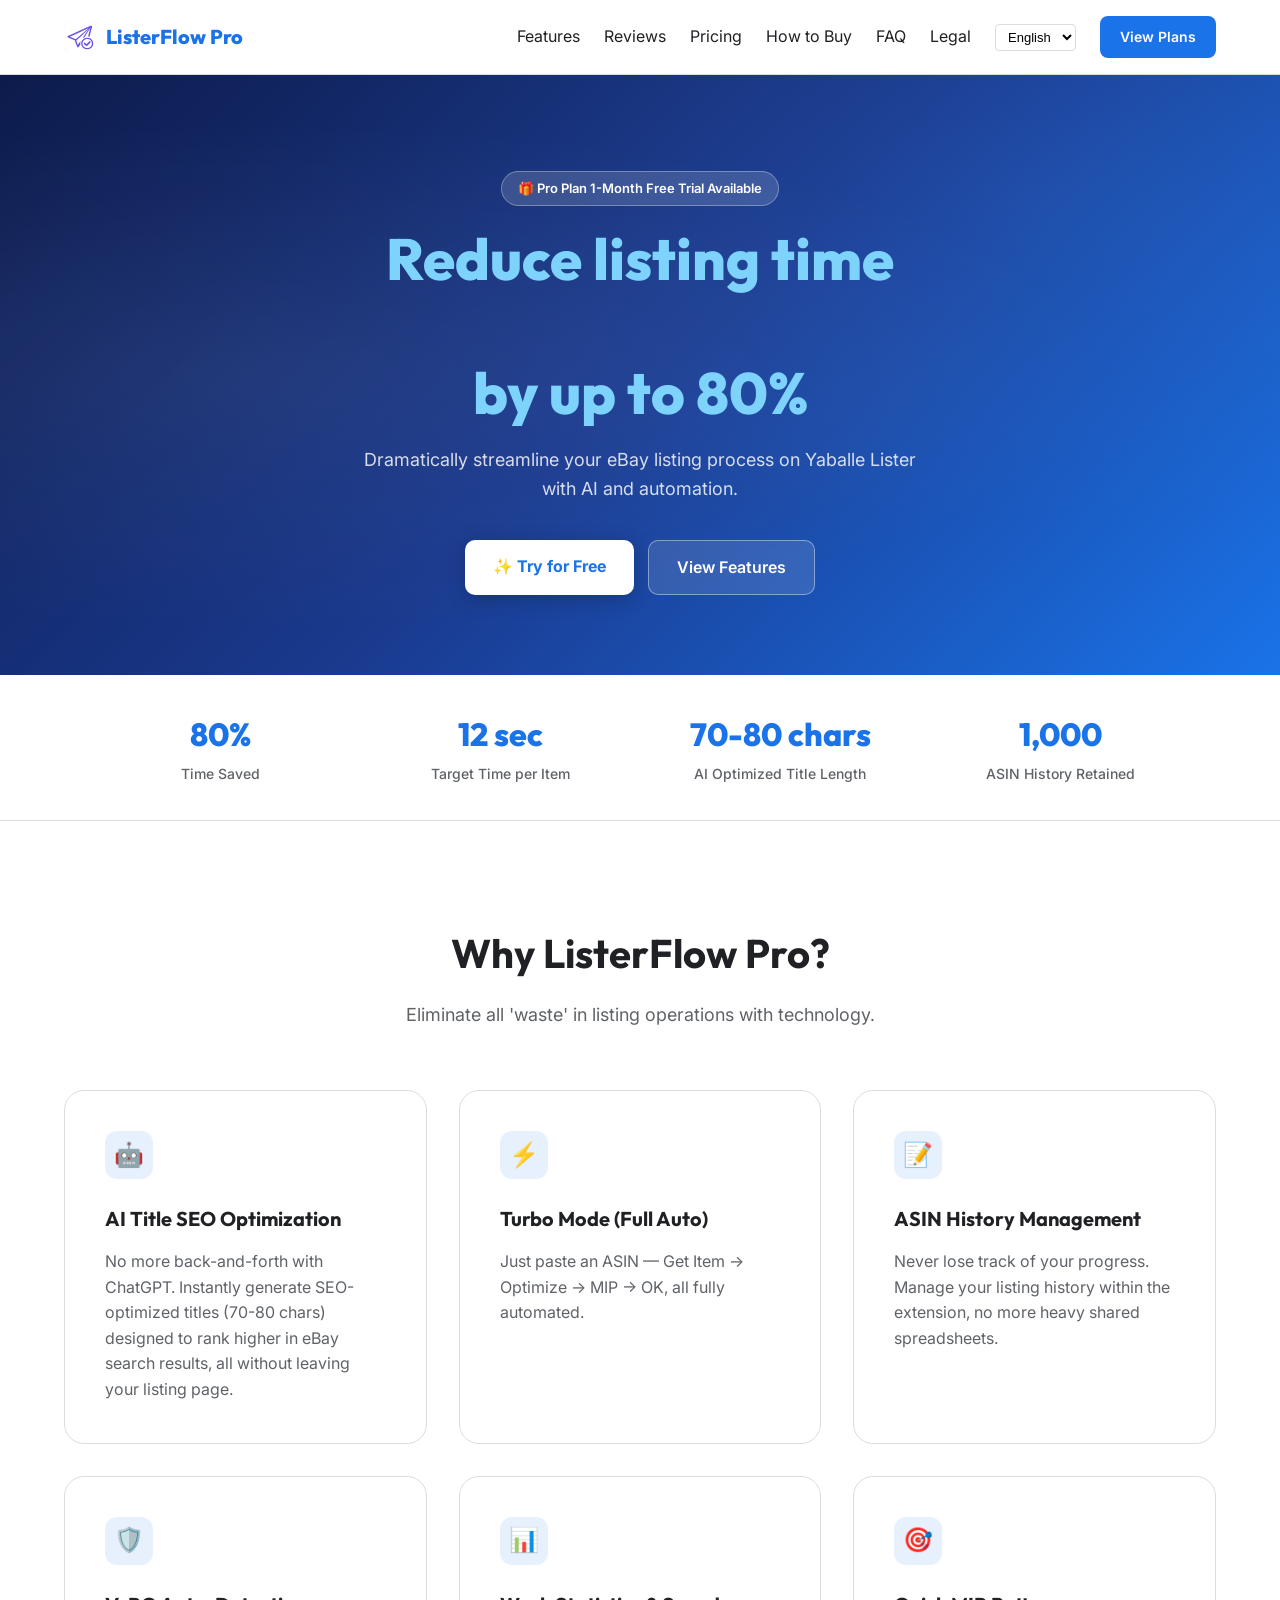
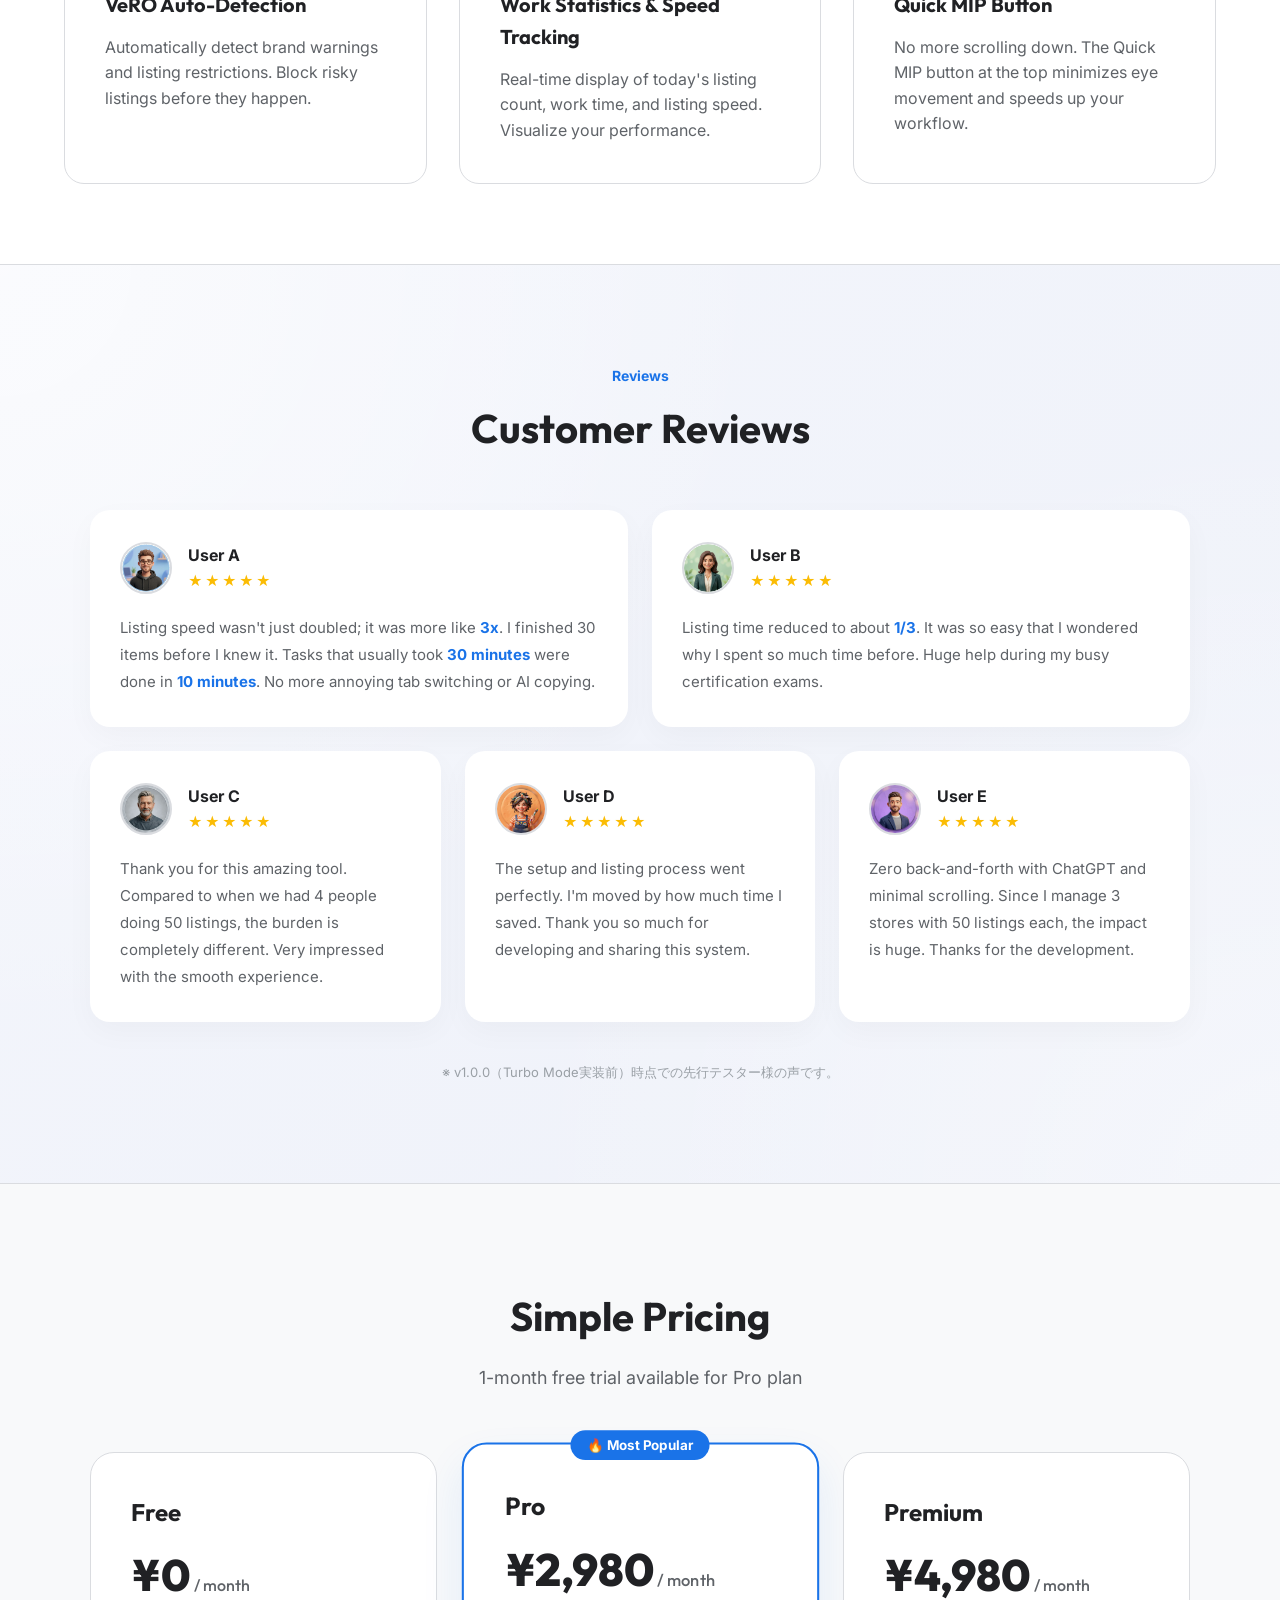
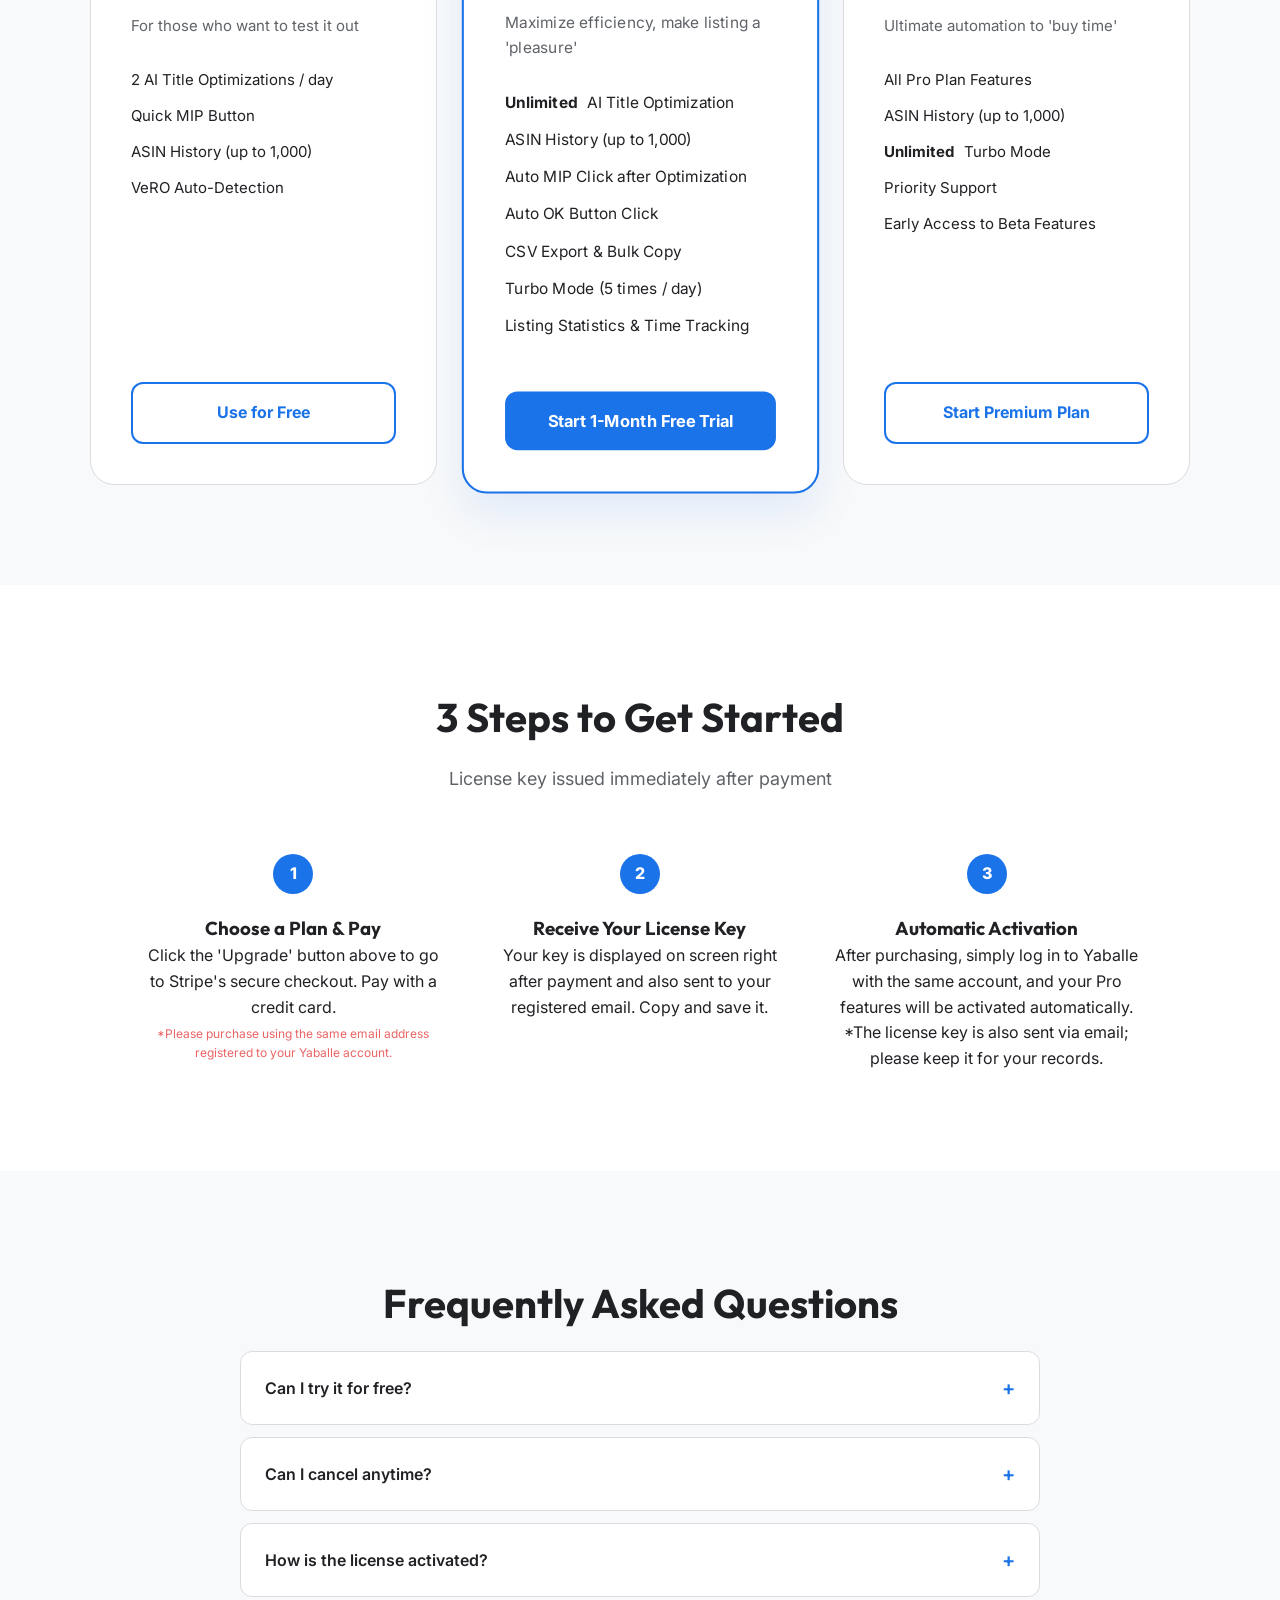
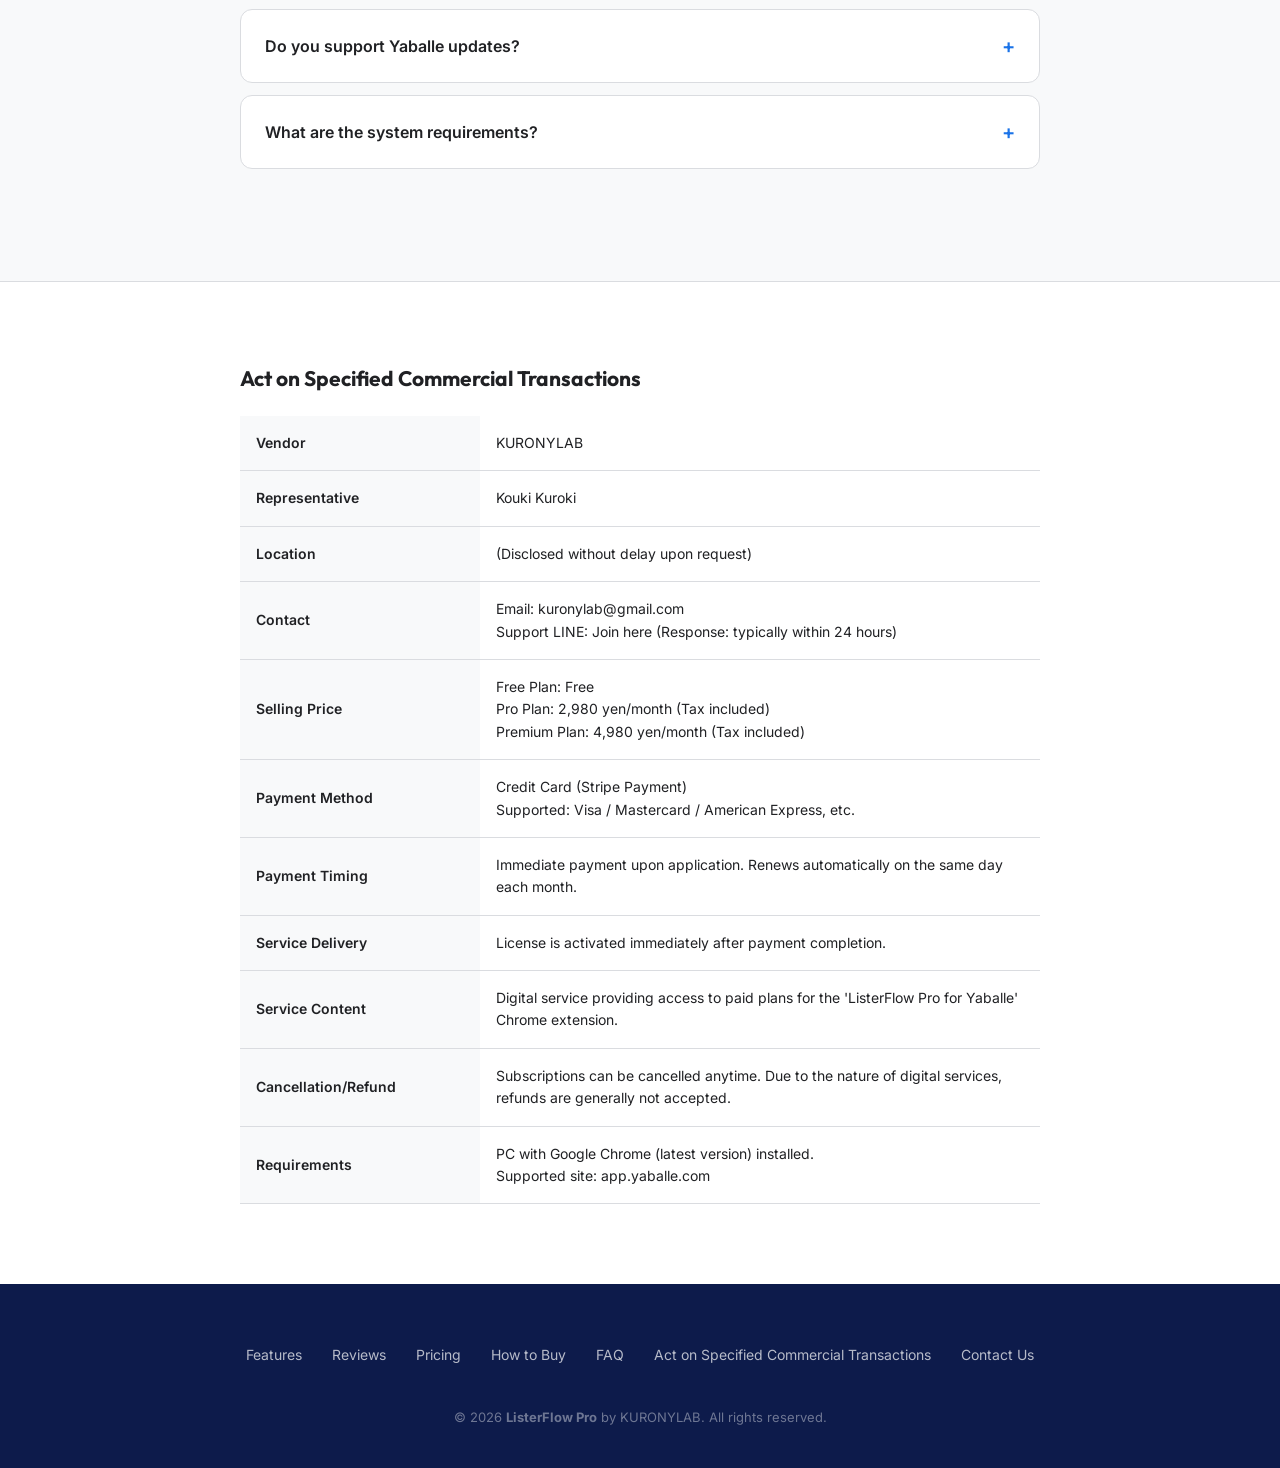
==== commit 3f7b5831: "design: refresh review section icons" ====
--- a/github-pages/index.html
+++ b/github-pages/index.html
@@ -400,14 +400,9 @@
             width: 52px;
             height: 52px;
             border-radius: 50%;
-            background: #e8f0fe;
-            color: var(--primary);
-            display: flex;
-            align-items: center;
-            justify-content: center;
-            font-size: 20px;
-            font-weight: 800;
-            font-family: "Outfit", sans-serif;
+            object-fit: cover;
+            border: 2px solid var(--border);
+            flex-shrink: 0;
         }
 
         .review-meta {
@@ -820,7 +815,7 @@
         <div class="reviews-grid">
             <div class="review-card">
                 <div class="review-header">
-                    <div class="review-avatar">A</div>
+                    <img src="./assets/images/avatars/avatar1.png" class="review-avatar" alt="Avatar">
                     <div class="review-meta">
                         <div class="review-user" data-i18n="review.a.user">Aさん</div>
                         <div class="review-stars">★★★★★</div>
@@ -831,7 +826,7 @@
             
             <div class="review-card">
                 <div class="review-header">
-                    <div class="review-avatar">B</div>
+                    <img src="./assets/images/avatars/avatar2.png" class="review-avatar" alt="Avatar">
                     <div class="review-meta">
                         <div class="review-user" data-i18n="review.b.user">Bさん</div>
                         <div class="review-stars">★★★★★</div>
@@ -842,7 +837,7 @@
             
             <div class="review-card">
                 <div class="review-header">
-                    <div class="review-avatar">C</div>
+                    <img src="./assets/images/avatars/avatar3.png" class="review-avatar" alt="Avatar">
                     <div class="review-meta">
                         <div class="review-user" data-i18n="review.c.user">Cさん</div>
                         <div class="review-stars">★★★★★</div>
@@ -853,7 +848,7 @@
             
             <div class="review-card">
                 <div class="review-header">
-                    <div class="review-avatar">D</div>
+                    <img src="./assets/images/avatars/avatar4.png" class="review-avatar" alt="Avatar">
                     <div class="review-meta">
                         <div class="review-user" data-i18n="review.d.user">Dさん</div>
                         <div class="review-stars">★★★★★</div>
@@ -864,7 +859,7 @@
             
             <div class="review-card">
                 <div class="review-header">
-                    <div class="review-avatar">E</div>
+                    <img src="./assets/images/avatars/avatar5.png" class="review-avatar" alt="Avatar">
                     <div class="review-meta">
                         <div class="review-user" data-i18n="review.e.user">Eさん</div>
                         <div class="review-stars">★★★★★</div>
@@ -1073,15 +1068,15 @@
                 "nav.tokusho": "特商法",
                 "nav.cta": "プランを見る",
                 "review.e.text": "ChatGPTを使わずに済み、Yaballeの出品画面もほぼスクロールせず出品できるようになり、かなり時間短縮できました。今月50品出品が3店舗あるので、効果が大きいです。開発ありがとうございます。",
-                "review.e.user": "Eさん（プロセラー）",
+                "review.e.user": "Eさん",
                 "review.d.text": "導入と出品作業を進めましたが、問題なく進められました。出品作業時間が短縮できて感動です。システムの開発と共有、本当にありがとうございます。",
-                "review.d.user": "Dさん（コミュニティー運営者）",
+                "review.d.user": "Dさん",
                 "review.c.text": "素晴らしいツールの開発ありがとうございます。感激しました。50出品が4名あった時を思い出すと、負担がまるで別物です。本日もトラブルなく出品完了できて感動しました。",
-                "review.c.user": "Cさん（チームマネージャー）",
+                "review.c.user": "Cさん",
                 "review.b.text": "体感で所要時間が<span class=\u0027review-highlight\u0027>1/3</span>くらいになりました。これまで出品に時間がかかっていたのは何だったのかと思うほど、あっさり終わりました。資格試験や年度末で本業が多忙な時期なので非常に助かります。今後も活用します。",
-                "review.b.user": "Bさん（外注セラー）",
+                "review.b.user": "Bさん",
                 "review.a.text": "出品速度が2倍どころか<span class=\u0027review-highlight\u0027>3倍</span>くらいでした。気付いたら30品終わっている感覚です。通常<span class=\u0027review-highlight\u0027>30品で約30分</span>かかるところが、<span class=\u0027review-highlight\u0027>約10分</span>で完了しました。ASIN入力後は自動で出品が進むので、複数画面やTab切り替え、ChatGPT貼り付けなどの煩わしい作業がすべて不要になりました。繁忙期（4月・5月）の毎日60品、100品出品でも重宝しそうです。",
-                "review.a.user": "Aさん（副業セラー）",
+                "review.a.user": "Aさん",
                 "reviews.sub": "先行テスターの方々から、劇的な効率化を実感いただいています。",
                 "reviews.title": "テスターの方々のレビュー",
                 "hero.badge": "🎁 現在 Proプラン 1ヶ月間無料体験実施中",
@@ -1202,15 +1197,15 @@
                 "nav.tokusho": "Legal",
                 "nav.cta": "View Plans",
                 "review.e.text": "Zero back-and-forth with ChatGPT and minimal scrolling. Since I manage 3 stores with 50 listings each, the impact is huge. Thanks for the development.",
-                "review.e.user": "User E (Professional Seller)",
+                "review.e.user": "User E ",
                 "review.d.text": "The setup and listing process went perfectly. I'm moved by how much time I saved. Thank you so much for developing and sharing this system.",
-                "review.d.user": "User D (Community Founder)",
+                "review.d.user": "User D ",
                 "review.c.text": "Thank you for this amazing tool. Compared to when we had 4 people doing 50 listings, the burden is completely different. Very impressed with the smooth experience.",
-                "review.c.user": "User C (Team Manager)",
+                "review.c.user": "User C ",
                 "review.b.text": "Listing time reduced to about <span class=\u0027review-highlight\u0027>1/3</span>. It was so easy that I wondered why I spent so much time before. Huge help during my busy certification exams.",
-                "review.b.user": "User B (Sourcing Agent)",
+                "review.b.user": "User B ",
                 "review.a.text": "Listing speed wasn't just doubled; it was more like <span class=\u0027review-highlight\u0027>3x</span>. I finished 30 items before I knew it. Tasks that usually took <span class=\u0027review-highlight\u0027>30 minutes</span> were done in <span class=\u0027review-highlight\u0027>10 minutes</span>. No more annoying tab switching or AI copying.",
-                "review.a.user": "User A (Side Seller)",
+                "review.a.user": "User A ",
                 "reviews.sub": "Our early users are experiencing dramatic efficiency gains.",
                 "reviews.title": "Customer Reviews",
                 "nav.tokusho": "Legal",
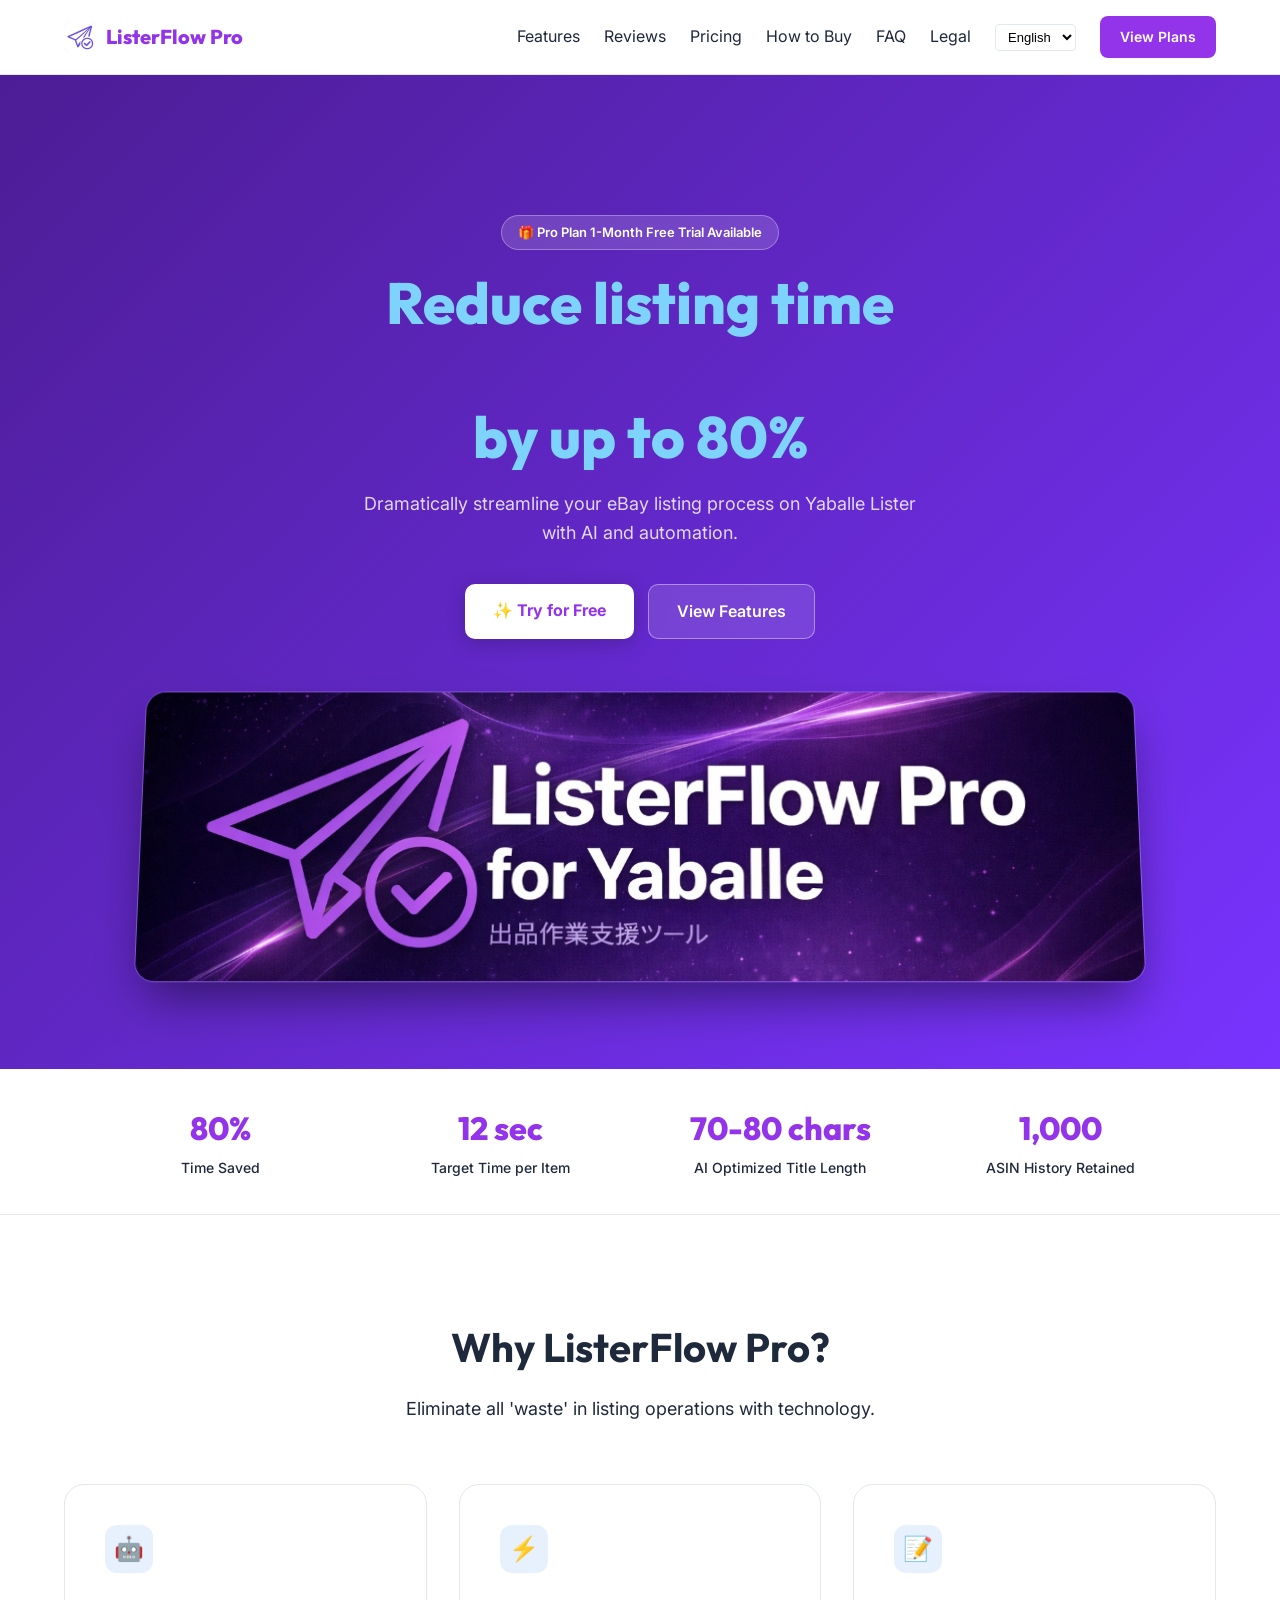
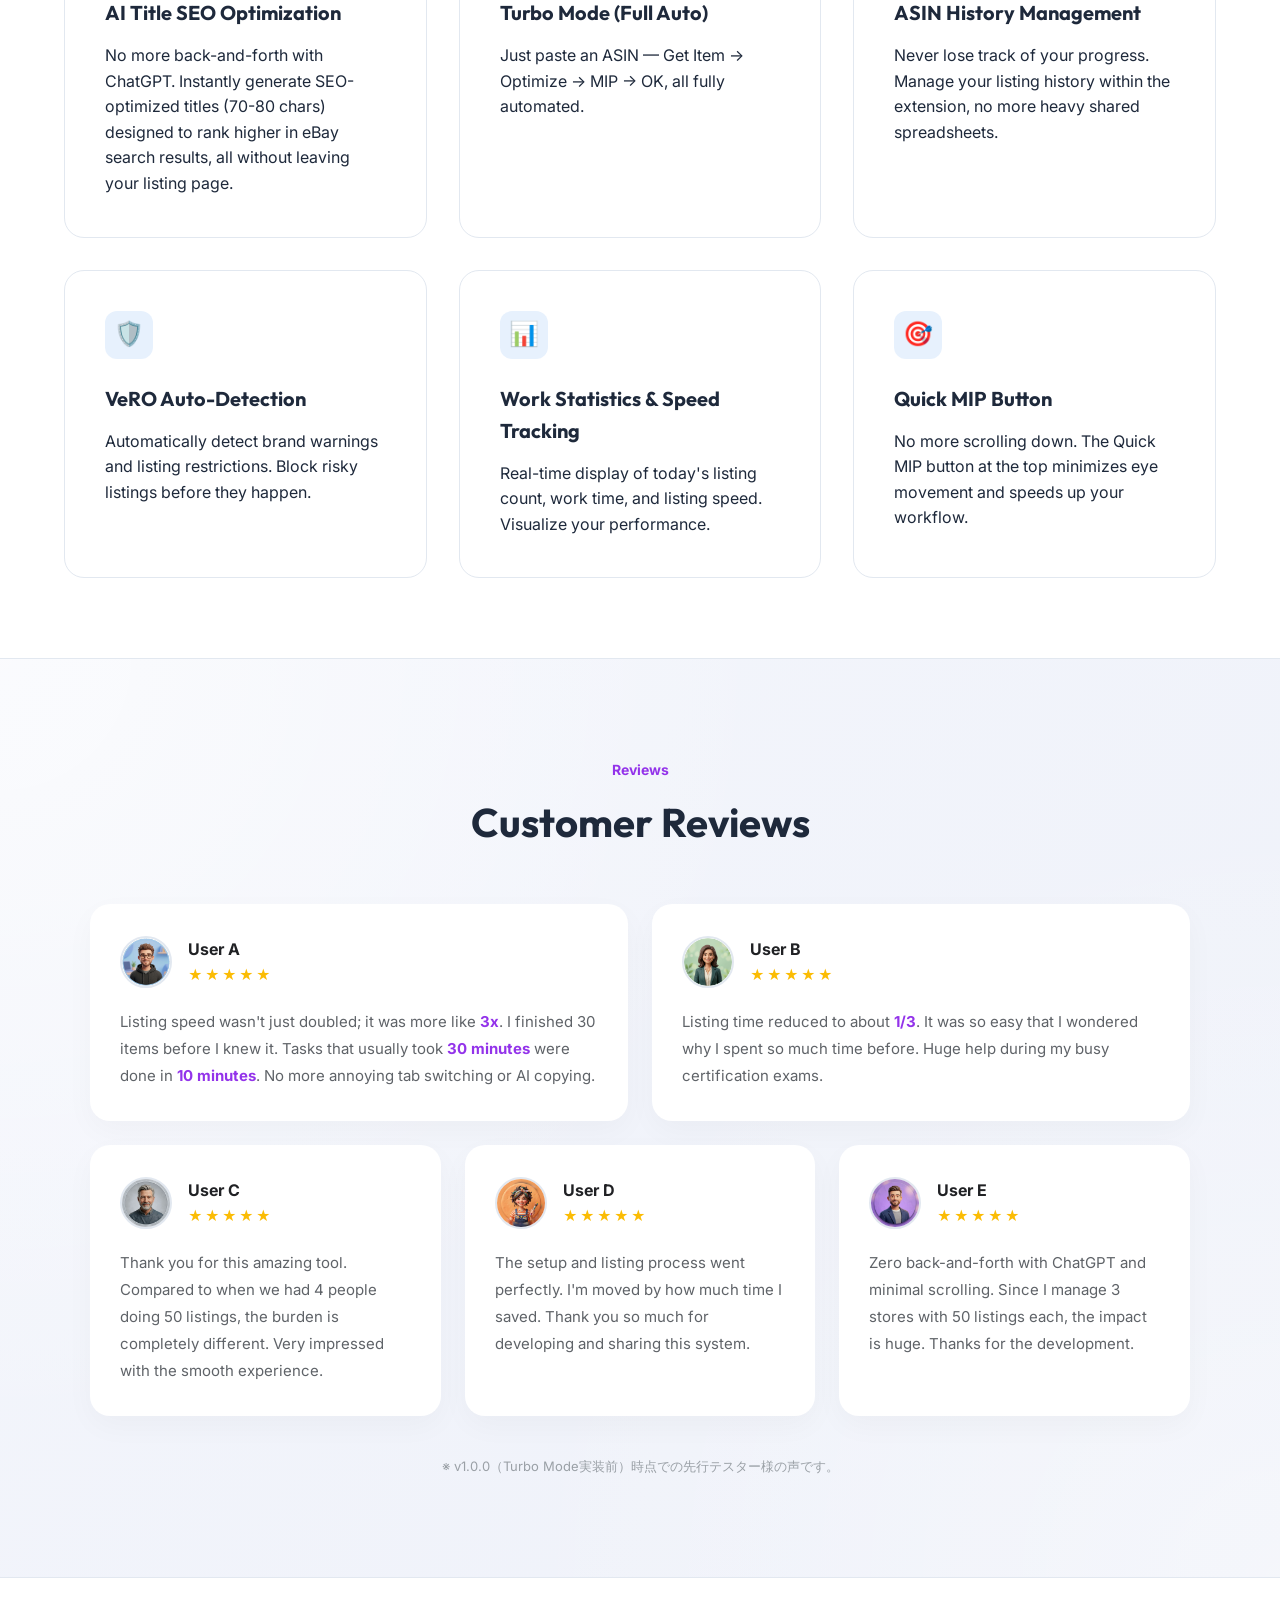
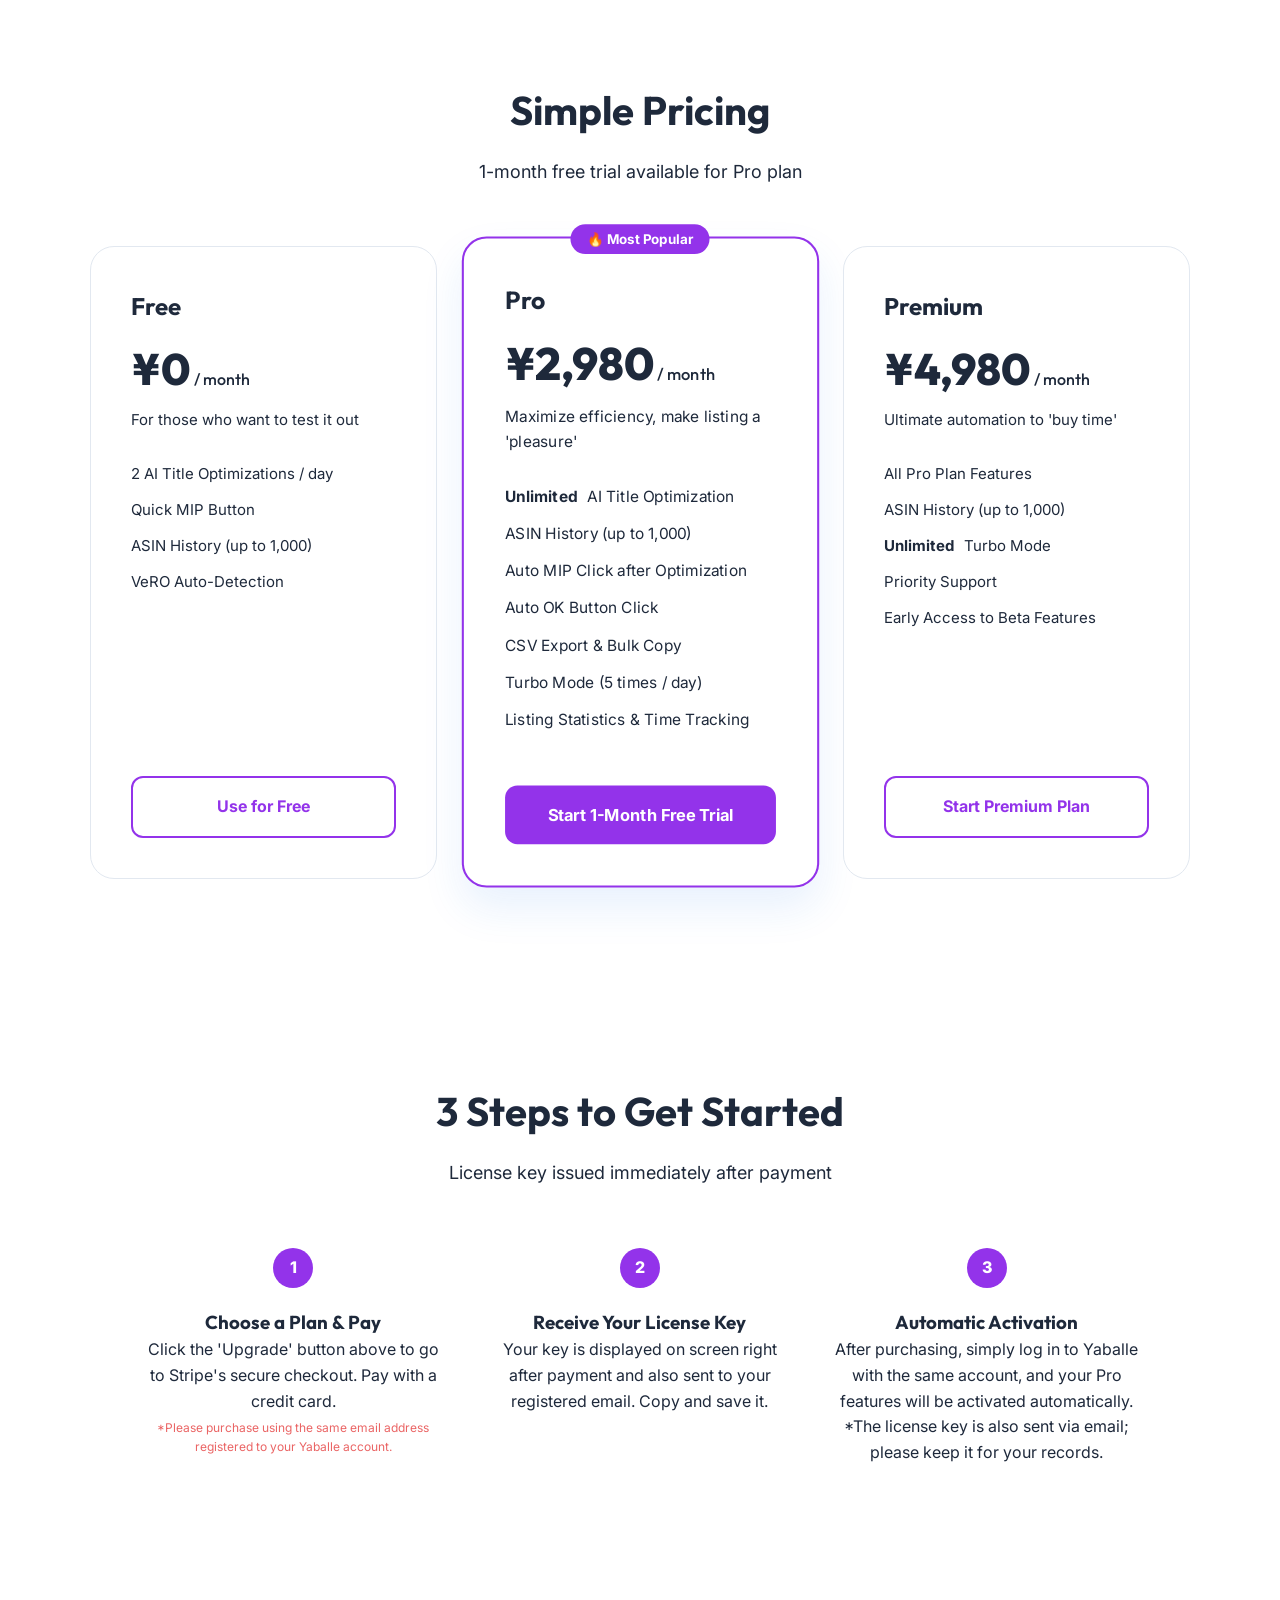
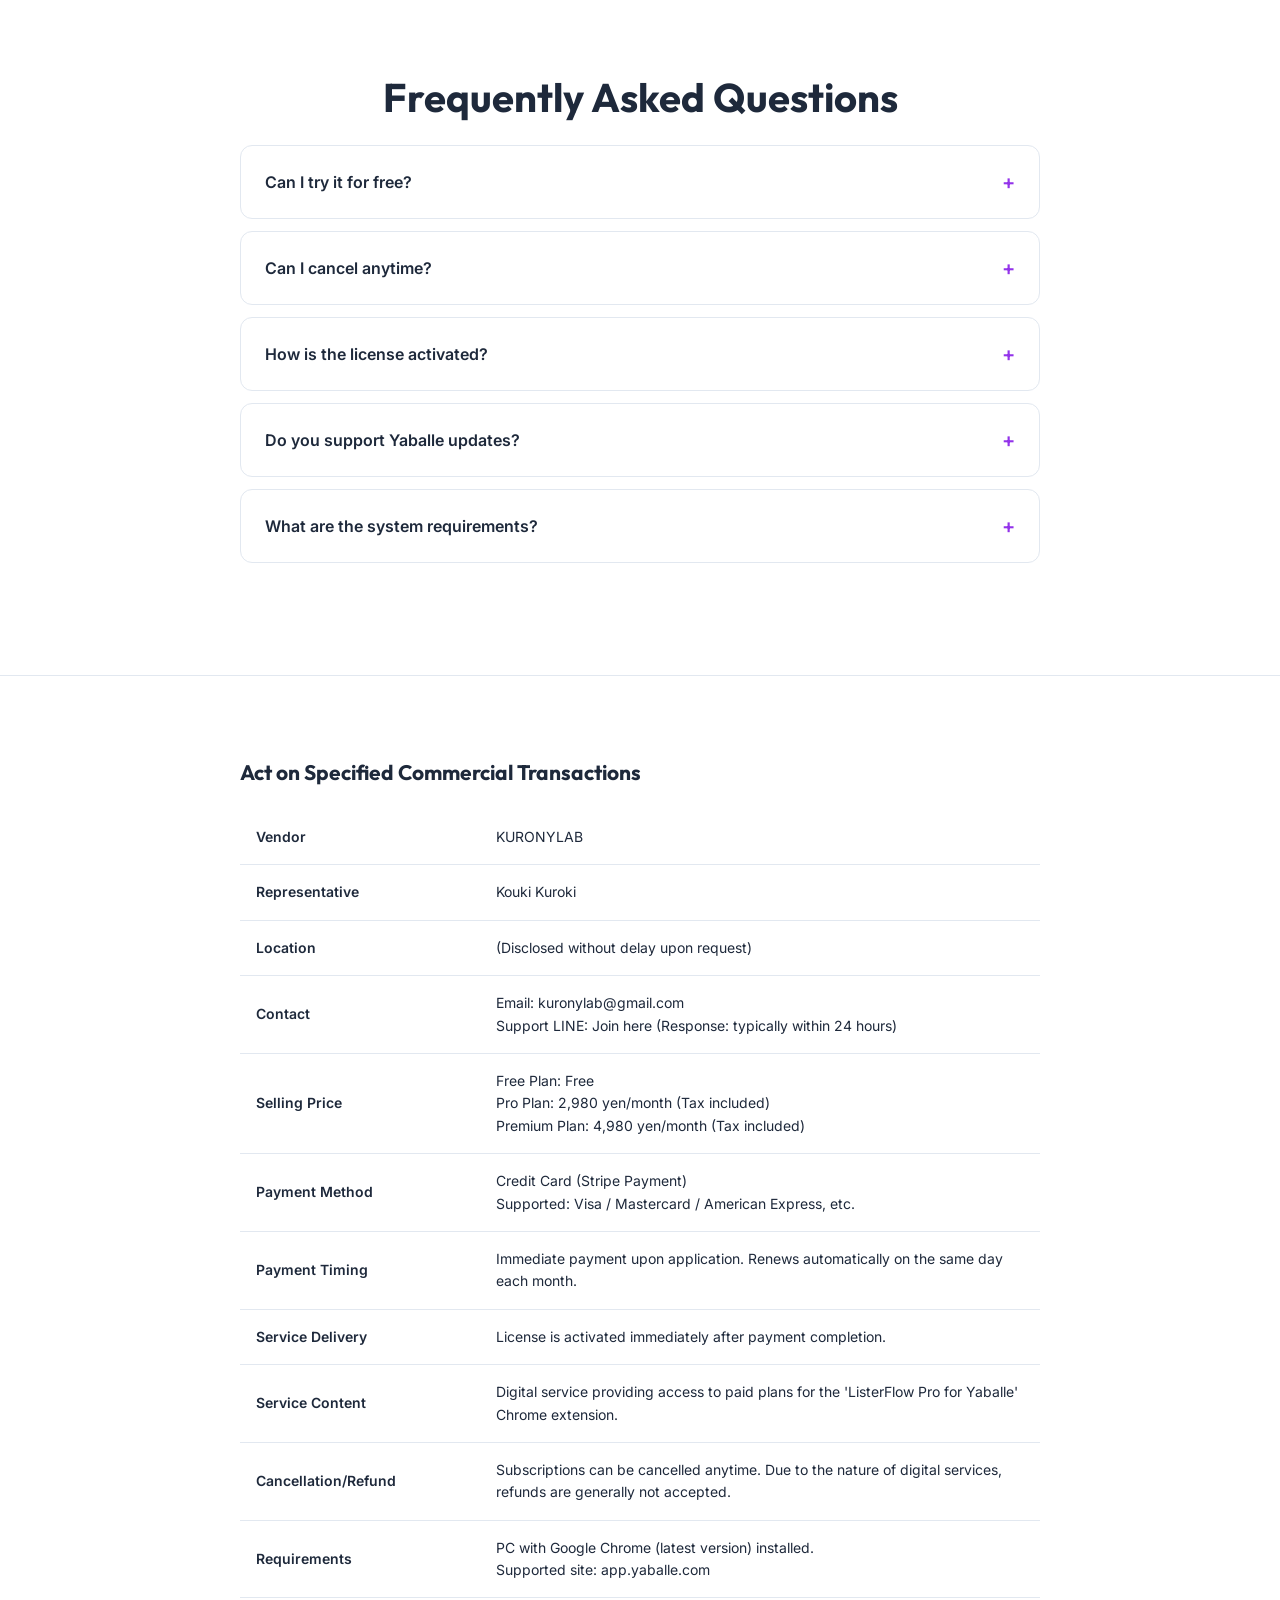
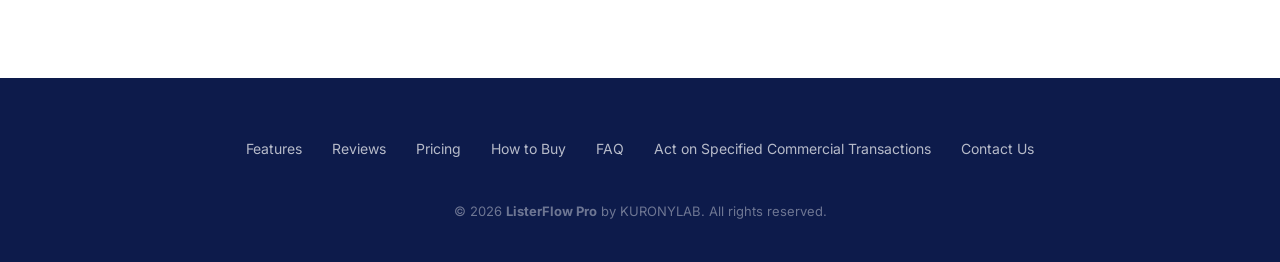
==== commit 83d9a8c7: "design: integrate brand banner and update theme to purple" ====
--- a/github-pages/index.html
+++ b/github-pages/index.html
@@ -15,15 +15,17 @@
 
     <style>
         :root {
-            --primary: #1a73e8;
-            --primary-dark: #1557b0;
-            --accent: #f9ab00;
-            --text-main: #202124;
-            --text-sub: #5f6368;
-            --bg-light: #f8f9fa;
+            --primary: #9333ea;
+            --primary-dark: #7e22ce;
+            --secondary: #a855f7;
+            --bg-primary: #ffffff;
+            --bg-secondary: #f8fafc;
+            --text-main: #1e293b;
+            --text-muted: #64748b;
             --white: #ffffff;
-            --border: #dadce0;
-            --shadow: 0 4px 6px rgba(32, 33, 36, 0.1);
+            --border: #e2e8f0;
+            --shadow: 0 4px 6px -1px rgba(0, 0, 0, 0.1), 0 2px 4px -1px rgba(0, 0, 0, 0.06);
+            --gradient: linear-gradient(135deg, #4c1d95 0%, #7933ff 100%);
         }
 
         * {
@@ -112,22 +114,36 @@
 
         /* ===== HERO ===== */
         .hero {
-            background: linear-gradient(135deg, #0d1b4b 0%, #1a3a8f 50%, #1a73e8 100%);
-            color: #fff;
+            padding: 140px 20px 80px;
+            background: var(--gradient);
+            color: var(--white);
             text-align: center;
-            padding: 96px 24px 80px;
+            overflow: hidden;
             position: relative;
-            overflow: hidden;
-        }
-
-        .hero::before {
-            content: '';
-            position: absolute;
-            inset: 0;
-            background: radial-gradient(ellipse at 20% 50%, rgba(255, 255, 255, 0.06) 0%, transparent 60%),
-                radial-gradient(ellipse at 80% 20%, rgba(100, 170, 255, 0.08) 0%, transparent 50%);
-            pointer-events: none;
-            z-index: 1;
+        }
+
+        .hero-banner-container {
+            margin-top: 50px;
+            max-width: 1000px;
+            margin-left: auto;
+            margin-right: auto;
+            perspective: 1000px;
+            z-index: 10;
+            position: relative;
+        }
+
+        .hero-banner {
+            width: 100%;
+            height: auto;
+            border-radius: 20px;
+            box-shadow: 0 25px 50px -12px rgba(0, 0, 0, 0.5);
+            transform: rotateX(5deg);
+            transition: transform 0.5s ease;
+            border: 1px solid rgba(255, 255, 255, 0.2);
+        }
+
+        .hero-banner:hover {
+            transform: rotateX(0deg) scale(1.02);
         }
 
         .hero-badge {
@@ -734,16 +750,21 @@
 
     <!-- ヒーロー -->
     <header class="hero">
-        <div class="hero-badge" data-i18n="hero.badge">🎁 現在 Proプラン 1ヶ月間無料体験実施中</div>
-        <h1>
-            <span data-i18n="hero.title1">出品時間を</span><br>
-            <span data-i18n="hero.title2">最大80%削減</span>
-            <span data-i18n="hero.title3">する<br>Chrome拡張機能</span>
-        </h1>
-        <p data-i18n="hero.desc">Yaballe Listerでの出品作業を、AIと自動化で劇的に効率化。本来の「判断」と「リサーチ」に集中できるワークフロー。</p>
-        <div class="hero-btns">
-            <a href="#pricing" class="btn-primary-hero" data-i18n="hero.btn.free">✨ 無料で試してみる</a>
-            <a href="#features" class="btn-ghost" data-i18n="hero.btn.features">機能を見る</a>
+        <div class="hero-content">
+            <div class="hero-badge" data-i18n="hero.badge">🎁 現在 Proプラン 1ヶ月間無料体験実施中</div>
+            <h1>
+                <span data-i18n="hero.title1">出品時間を</span><br>
+                <span data-i18n="hero.title2">最大80%削減</span>
+                <span data-i18n="hero.title3">する<br>Chrome拡張機能</span>
+            </h1>
+            <p data-i18n="hero.desc">Yaballe Listerでの出品作業を、AIと自動化で劇的に効率化。本来の「判断」と「リサーチ」に集中できるワークフロー。</p>
+            <div class="hero-btns">
+                <a href="#pricing" class="btn-primary-hero" data-i18n="hero.btn.free">✨ 無料で試してみる</a>
+                <a href="#features" class="btn-ghost" data-i18n="hero.btn.features">機能を見る</a>
+            </div>
+        </div>
+        <div class="hero-banner-container">
+            <img src="./assets/images/banner2.jpeg" alt="ListerFlow Pro Banner" class="hero-banner">
         </div>
     </header>
 
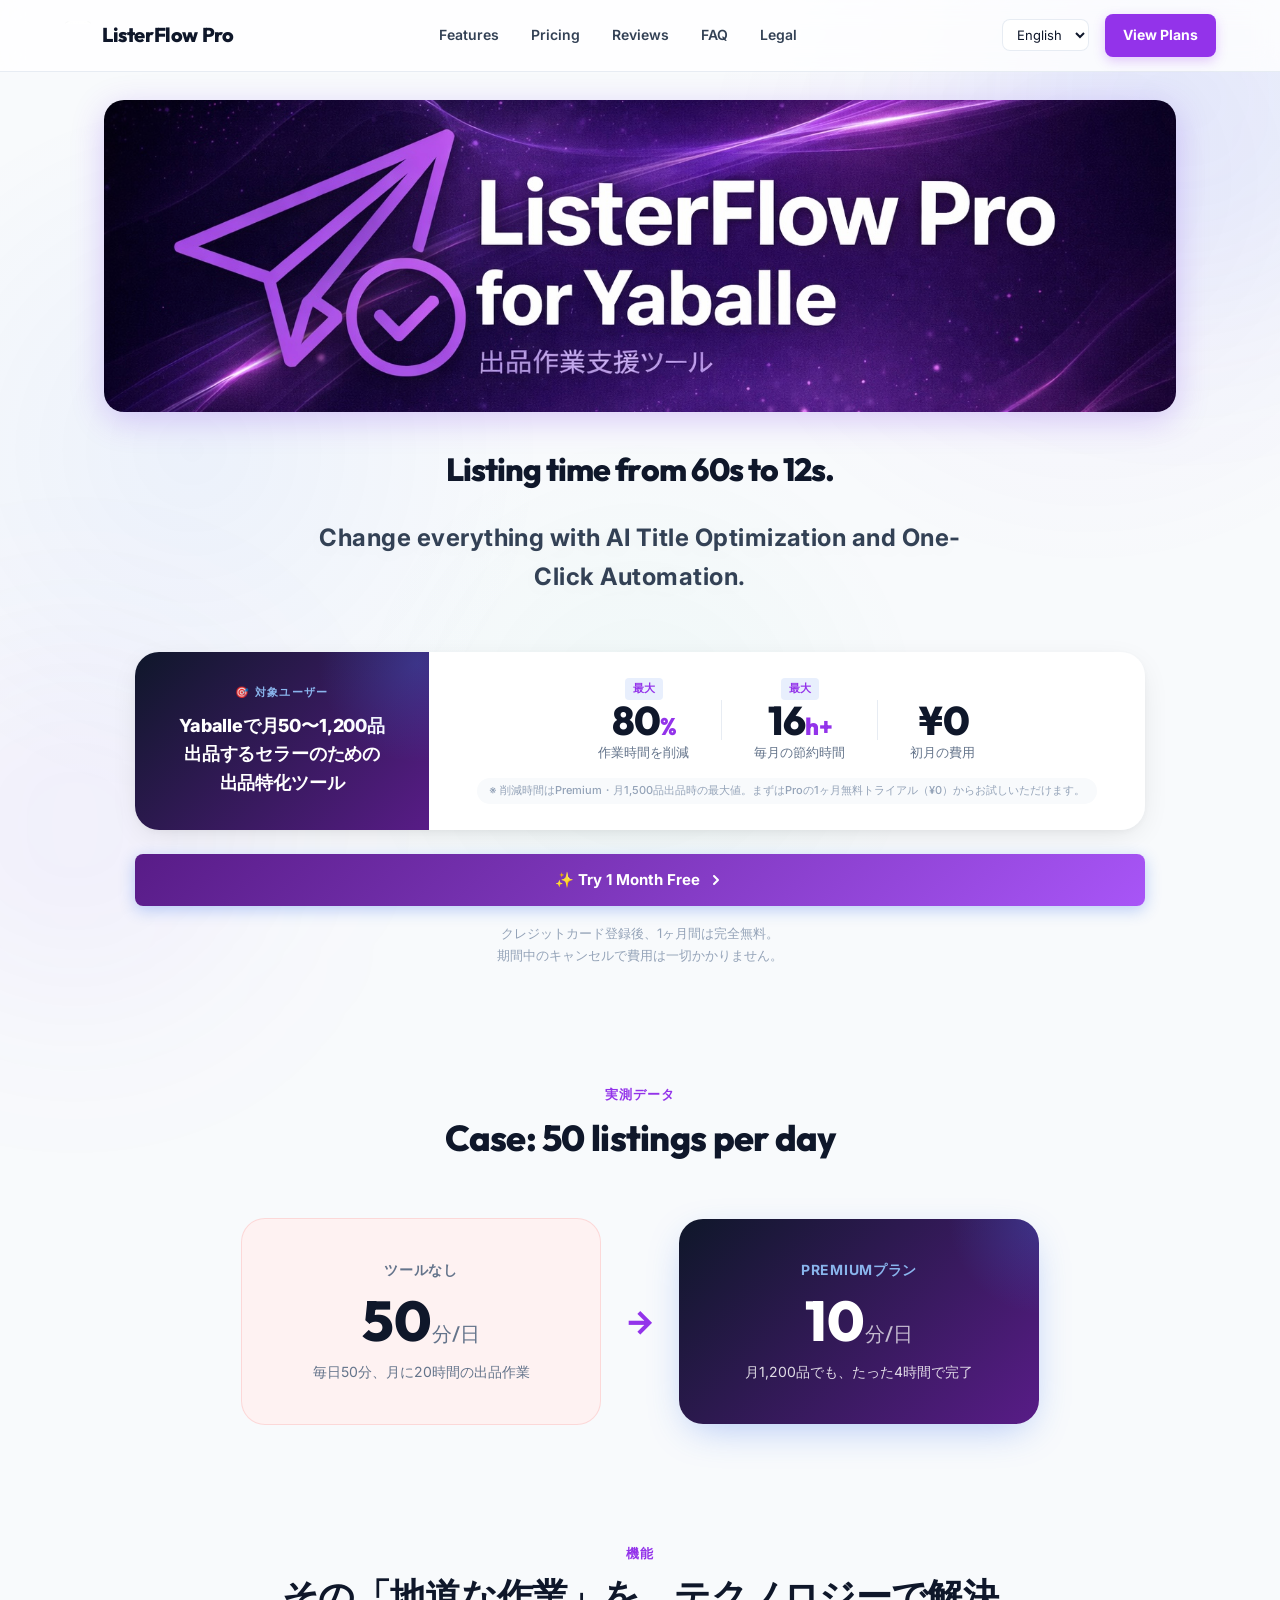
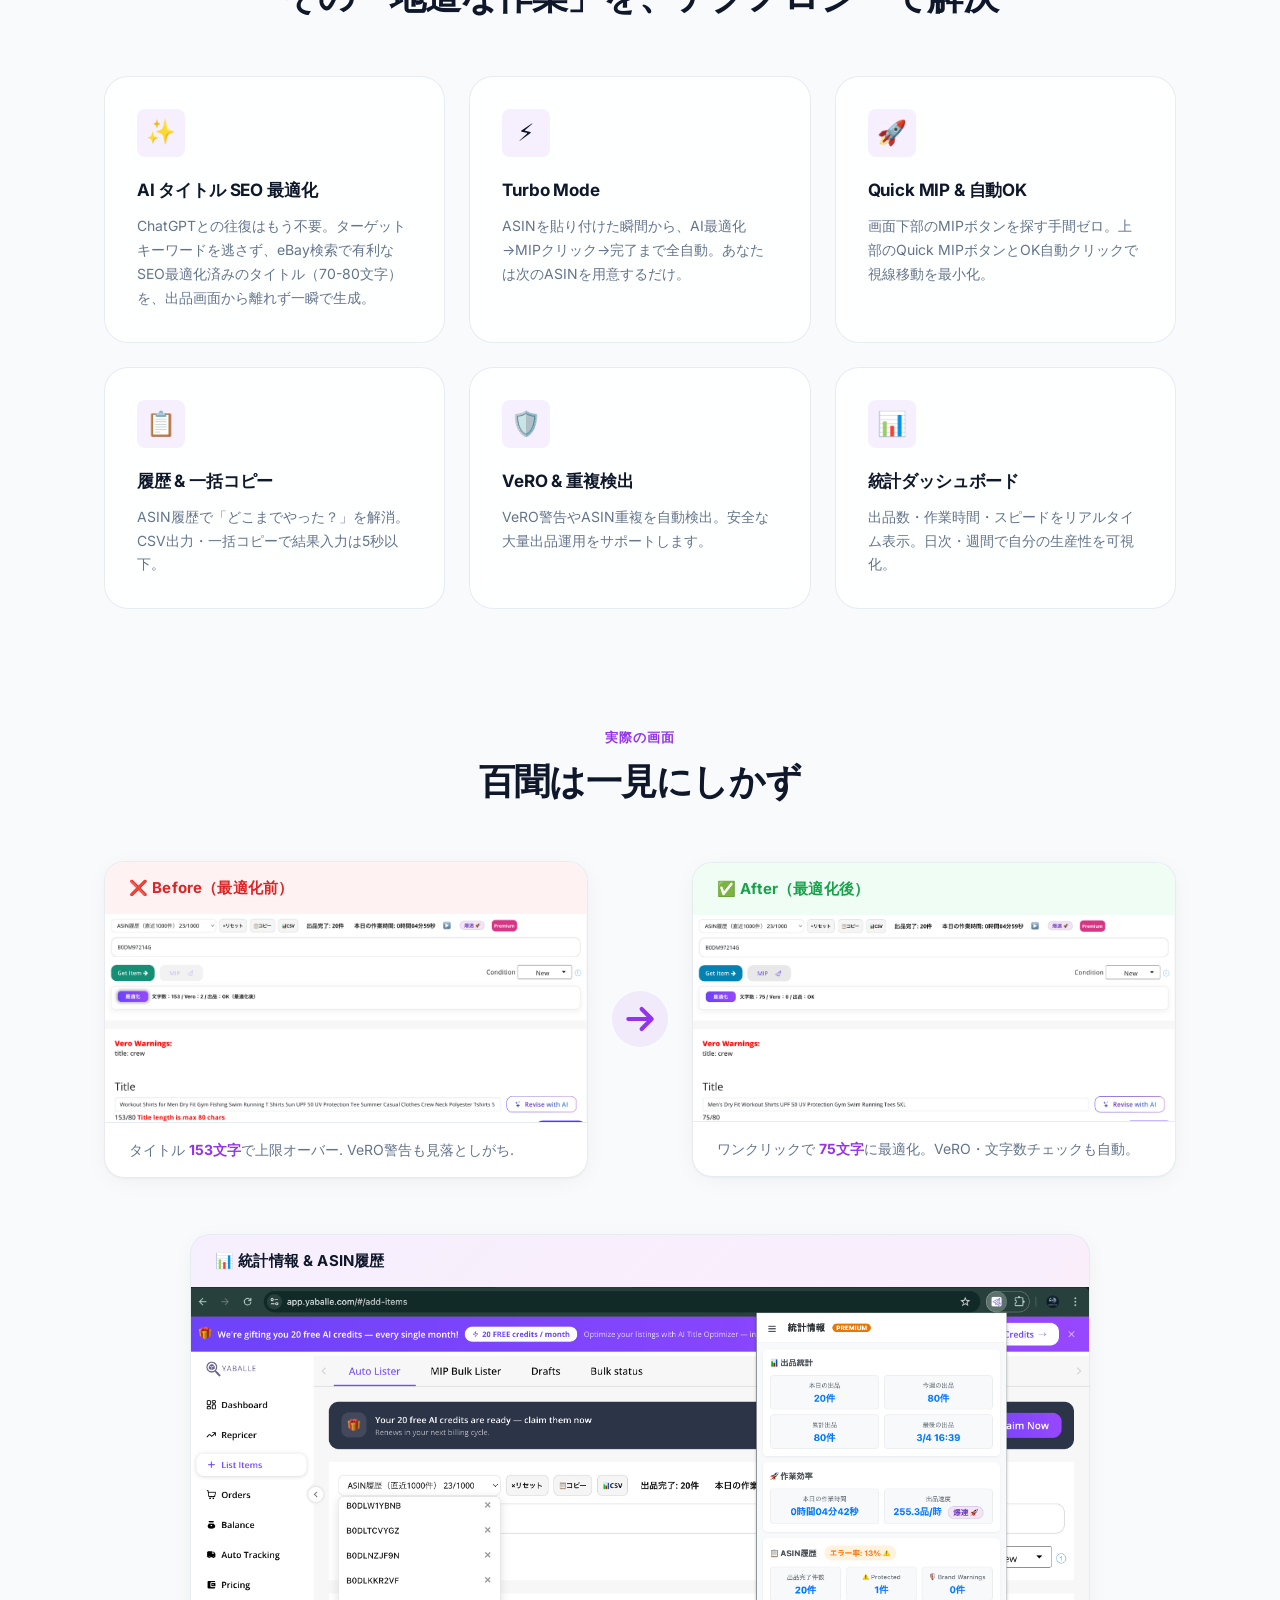
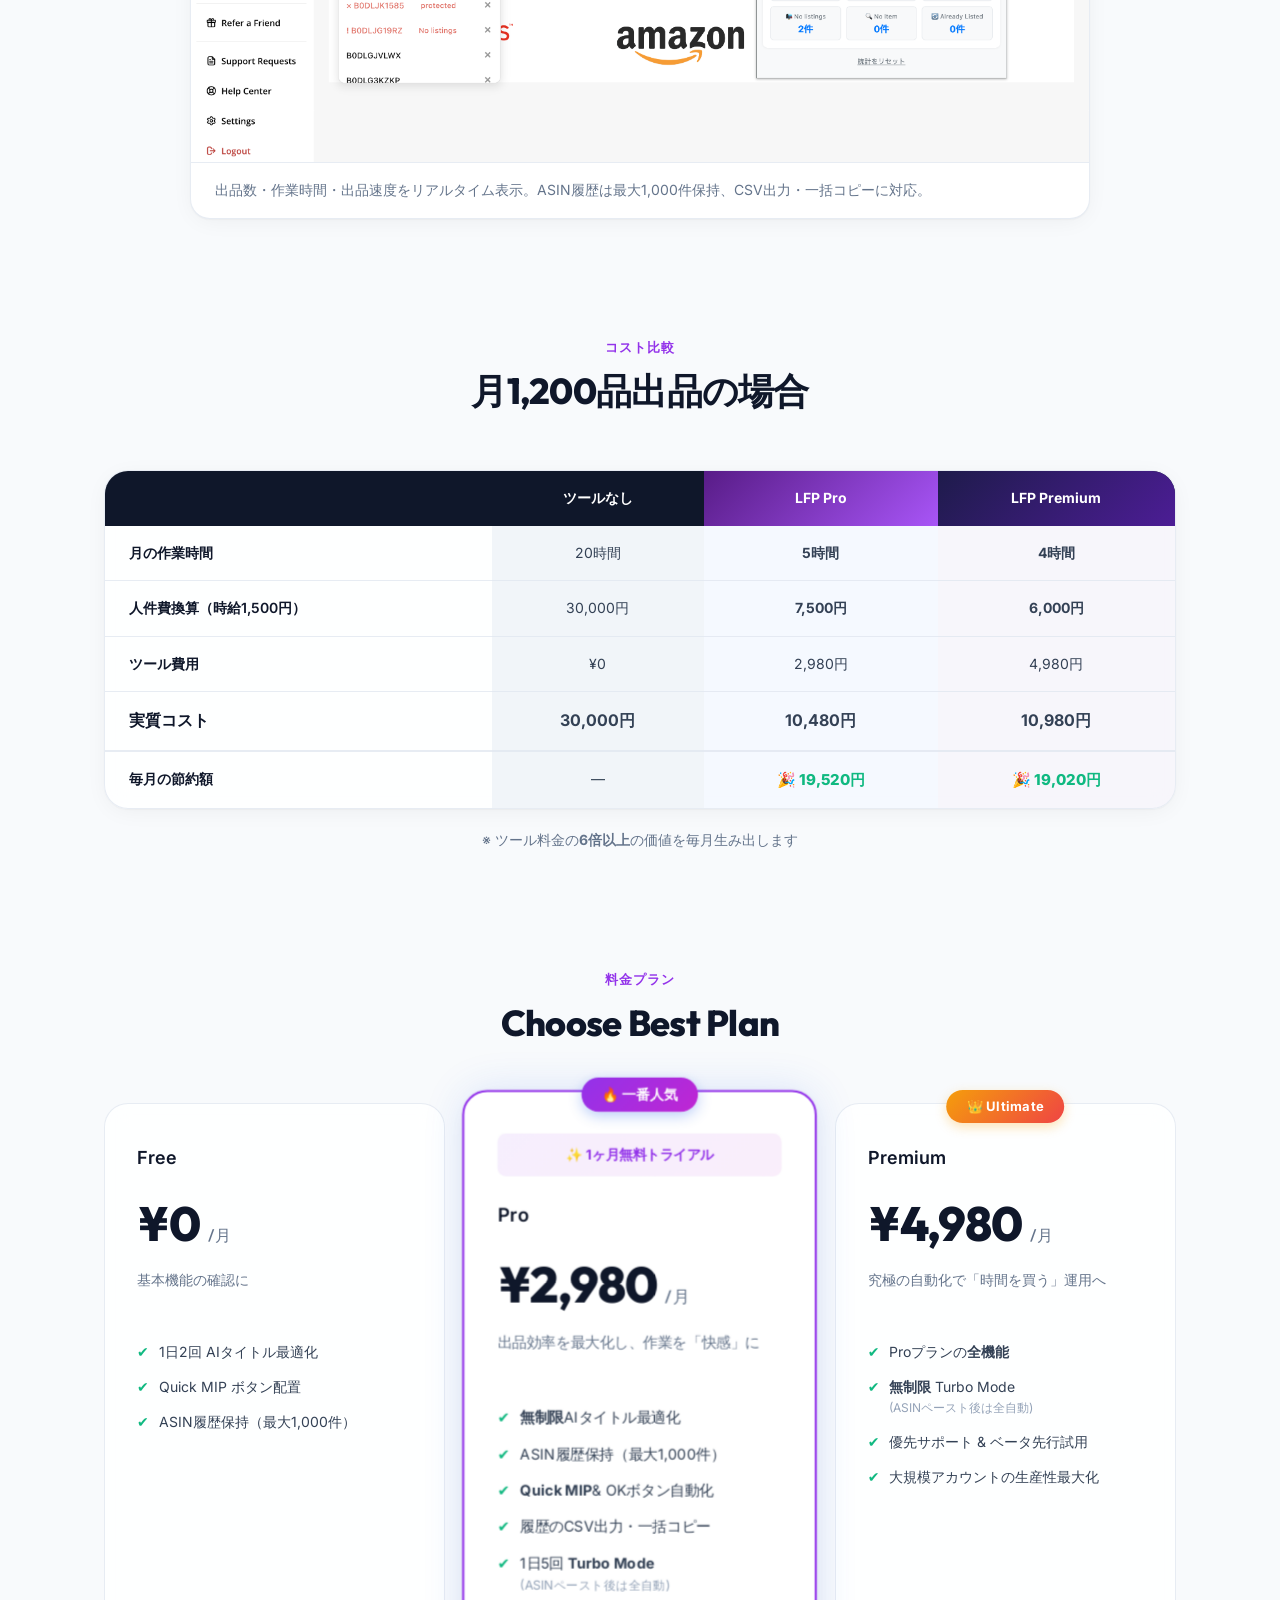
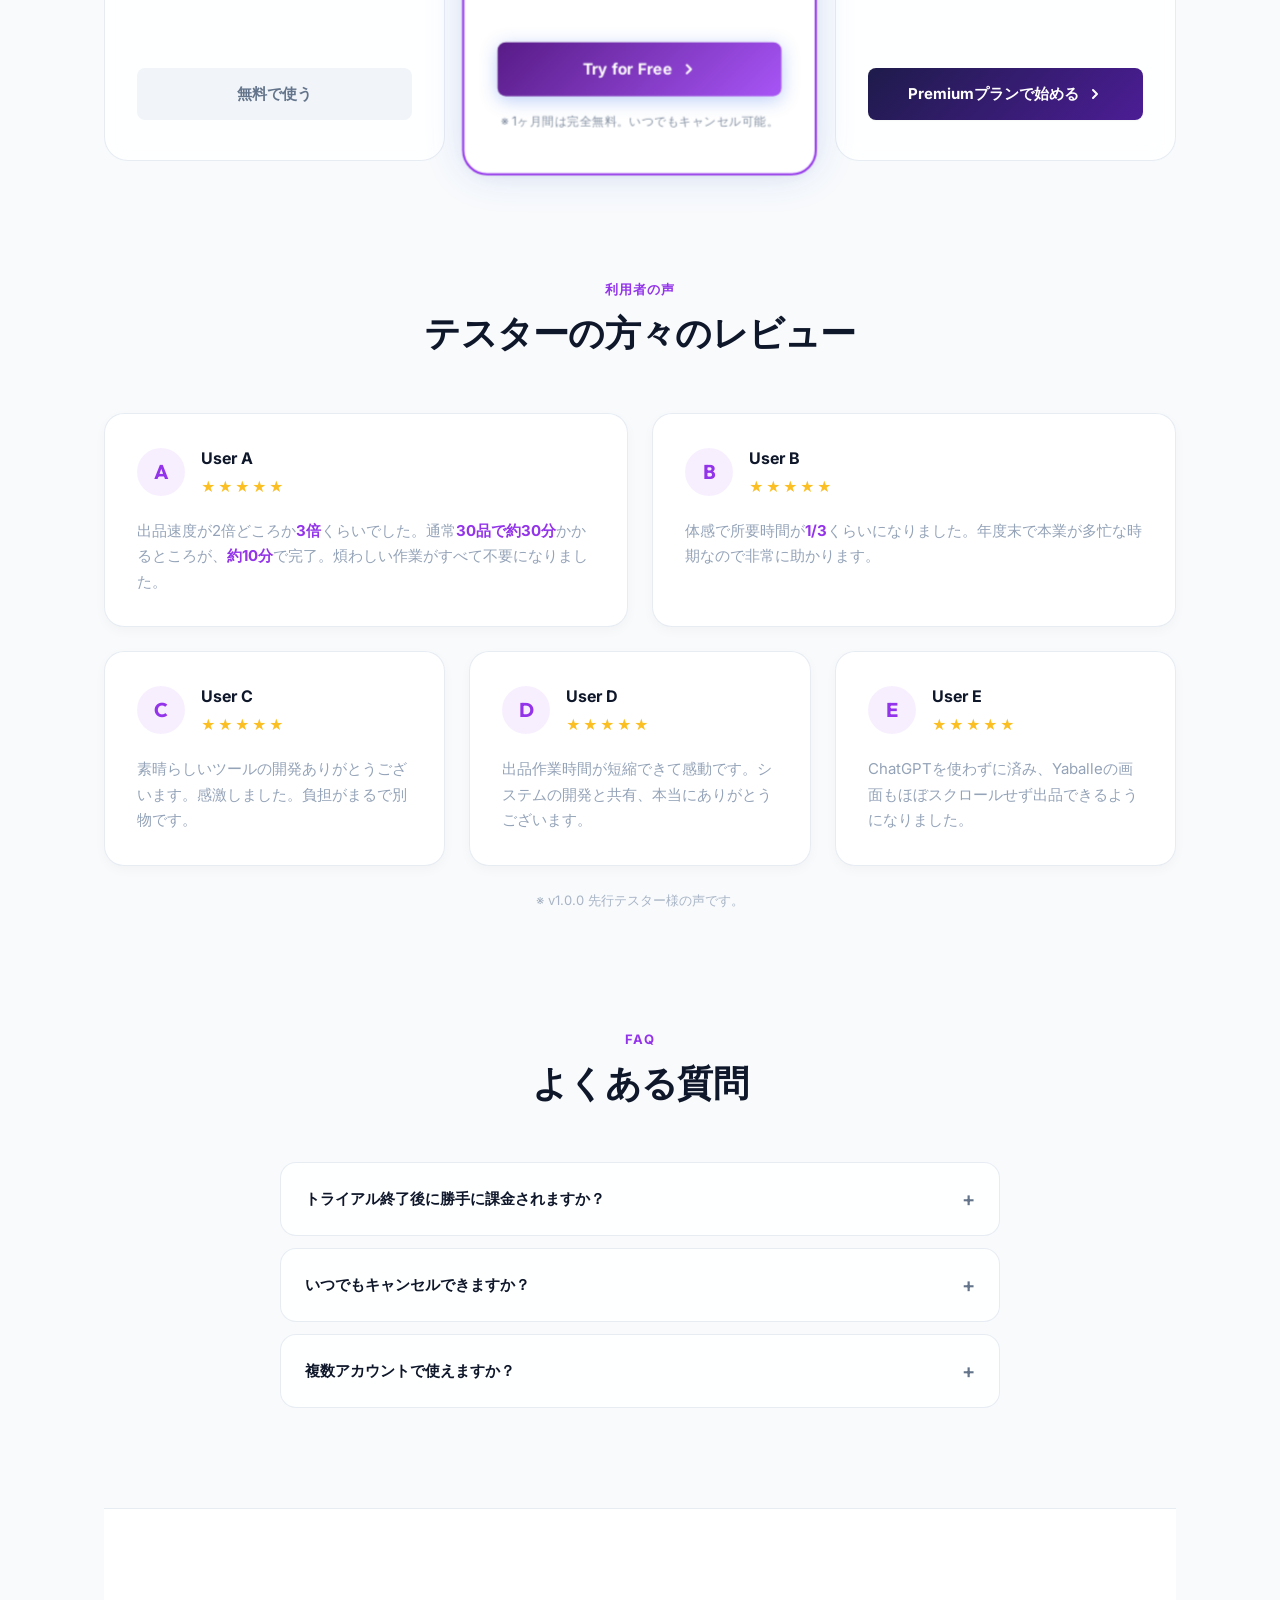
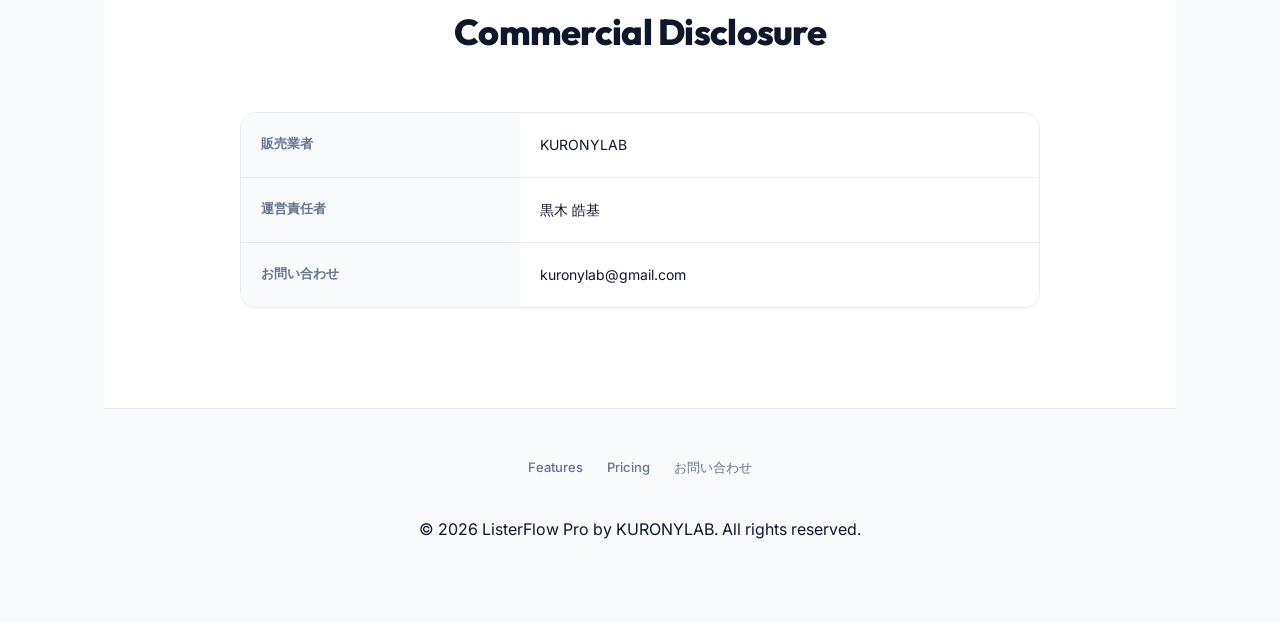
==== commit 1f7437cd: "Exact clone of purchase page with Purple theme and finalized Stripe links" ====
--- a/github-pages/index.html
+++ b/github-pages/index.html
@@ -4,1393 +4,497 @@
 <head>
     <meta charset="UTF-8">
     <meta name="viewport" content="width=device-width, initial-scale=1.0">
-    <title data-i18n="page.title">ListerFlow Pro for Yaballe | 出品時間を最大80%削減するChrome拡張機能</title>
-    <meta name="description" data-i18n="page.desc" content="YaballeでのeBay出品作業を劇的に効率化。AIタイトル最適化・完全自動化モードで、1品60秒→12秒を実現するChrome拡張機能。月額2,980円から。">
-    
-    <!-- Fonts -->
-    <link rel="preconnect" href="https://fonts.googleapis.com">
-    <link rel="preconnect" href="https://fonts.gstatic.com" crossorigin>
-    <link href="https://fonts.googleapis.com/css2?family=Inter:wght@400;500;600;700&family=Outfit:wght@600;700;800&display=swap" rel="stylesheet">
-    <link rel="icon" type="image/png" href="[data-uri]">
-
-    <style>
-        :root {
-            --primary: #9333ea;
-            --primary-dark: #7e22ce;
-            --secondary: #a855f7;
-            --bg-primary: #ffffff;
-            --bg-secondary: #f8fafc;
-            --text-main: #1e293b;
-            --text-muted: #64748b;
-            --white: #ffffff;
-            --border: #e2e8f0;
-            --shadow: 0 4px 6px -1px rgba(0, 0, 0, 0.1), 0 2px 4px -1px rgba(0, 0, 0, 0.06);
-            --gradient: linear-gradient(135deg, #4c1d95 0%, #7933ff 100%);
-        }
-
-        * {
-            margin: 0;
-            padding: 0;
-            box-sizing: border-box;
-        }
-
-        body {
-            font-family: 'Inter', -apple-system, BlinkMacSystemFont, "Segoe UI", Roboto, sans-serif;
-            color: var(--text-main);
-            line-height: 1.6;
-            overflow-x: hidden;
-            background: #fff;
-        }
-
-        h1, h2, h3 {
-            font-family: 'Outfit', sans-serif;
-            font-weight: 700;
-        }
-
-        li { list-style: none; }
-        a { text-decoration: none; color: inherit; }
-
-        /* ===== NAVIGATION ===== */
-        nav {
-            display: flex;
-            justify-content: space-between;
-            align-items: center;
-            padding: 16px 5%;
-            position: sticky;
-            top: 0;
-            background: rgba(255, 255, 255, 0.95);
-            backdrop-filter: blur(10px);
-            z-index: 1000;
-            border-bottom: 1px solid var(--border);
-        }
-
-        .nav-logo {
-            display: flex;
-            align-items: center;
-            gap: 10px;
-            font-size: 20px;
-            font-weight: 800;
-            color: var(--primary);
-            font-family: 'Outfit', sans-serif;
-        }
-
-        .nav-logo img {
-            width: 32px;
-            height: 32px;
-        }
-
-        .nav-links {
-            display: flex;
-            gap: 24px;
-            align-items: center;
-        }
-
-        .nav-links a:hover {
-            color: var(--primary);
-        }
-
-        .lang-select {
-            padding: 4px 8px;
-            border-radius: 4px;
-            border: 1px solid var(--border);
-            font-size: 13px;
-            background: #fff;
-            cursor: pointer;
-        }
-
-        .btn-cta-nav {
-            background: var(--primary);
-            color: #fff !important;
-            padding: 10px 20px;
-            border-radius: 8px;
-            font-weight: 600;
-            font-size: 14px;
-            transition: background 0.2s;
-        }
-
-        .btn-cta-nav:hover {
-            background: var(--primary-dark);
-        }
-
-        /* ===== HERO ===== */
-        .hero {
-            padding: 140px 20px 80px;
-            background: var(--gradient);
-            color: var(--white);
-            text-align: center;
-            overflow: hidden;
-            position: relative;
-        }
-
-        .hero-banner-container {
-            margin-top: 50px;
-            max-width: 1000px;
-            margin-left: auto;
-            margin-right: auto;
-            perspective: 1000px;
-            z-index: 10;
-            position: relative;
-        }
-
-        .hero-banner {
-            width: 100%;
-            height: auto;
-            border-radius: 20px;
-            box-shadow: 0 25px 50px -12px rgba(0, 0, 0, 0.5);
-            transform: rotateX(5deg);
-            transition: transform 0.5s ease;
-            border: 1px solid rgba(255, 255, 255, 0.2);
-        }
-
-        .hero-banner:hover {
-            transform: rotateX(0deg) scale(1.02);
-        }
-
-        .hero-badge {
-            display: inline-block;
-            background: rgba(255, 255, 255, 0.15);
-            border: 1px solid rgba(255, 255, 255, 0.3);
-            border-radius: 99px;
-            padding: 6px 16px;
-            font-size: 13px;
-            font-weight: 600;
-            margin-bottom: 20px;
-            backdrop-filter: blur(8px);
-            position: relative;
-            z-index: 10;
-        }
-
-        .hero h1 {
-            font-family: 'Outfit', sans-serif;
-            font-size: clamp(32px, 6vw, 58px);
-            font-weight: 800;
-            line-height: 1.15;
-            margin-bottom: 20px;
-            position: relative;
-            z-index: 10;
-        }
-
-        .hero h1 span {
-            color: #7dd3fc;
-        }
-
-        .hero p {
-            font-size: 18px;
-            color: rgba(255, 255, 255, 0.82);
-            max-width: 560px;
-            margin: 0 auto 36px;
-            position: relative;
-            z-index: 10;
-        }
-
-        .hero-btns {
-            display: flex;
-            gap: 14px;
-            justify-content: center;
-            flex-wrap: wrap;
-            position: relative;
-            z-index: 10;
-        }
-
-        .btn-primary-hero {
-            display: inline-block;
-            background: #fff;
-            color: var(--primary);
-            border: none;
-            border-radius: 10px;
-            padding: 14px 28px;
-            font-size: 16px;
-            font-weight: 700;
-            cursor: pointer;
-            text-decoration: none;
-            transition: transform 0.2s, box-shadow 0.2s;
-            box-shadow: 0 4px 20px rgba(0, 0, 0, 0.2);
-        }
-
-        .btn-primary-hero:hover {
-            transform: translateY(-2px);
-            box-shadow: 0 8px 28px rgba(0, 0, 0, 0.3);
-        }
-
-        .btn-ghost {
-            display: inline-block;
-            background: rgba(255, 255, 255, 0.12);
-            color: #fff;
-            border: 1px solid rgba(255, 255, 255, 0.4);
-            border-radius: 10px;
-            padding: 14px 28px;
-            font-size: 16px;
-            font-weight: 600;
-            cursor: pointer;
-            text-decoration: none;
-            backdrop-filter: blur(8px);
-            transition: background 0.2s;
-        }
-
-        .btn-ghost:hover {
-            background: rgba(255, 255, 255, 0.22);
-        }
-
-        /* ===== STATS BAR ===== */
-        .stats-bar {
-            background: #fff;
-            border-bottom: 1px solid var(--border);
-            padding: 24px;
-        }
-
-        .stats-container {
-            display: grid;
-            grid-template-columns: repeat(auto-fit, minmax(200px, 1fr));
-            max-width: 1100px;
-            margin: 0 auto;
-            gap: 20px;
-        }
-
-        .stat-item {
-            text-align: center;
-            padding: 10px;
-        }
-
-        .stat-num {
-            display: block;
-            font-size: 32px;
-            font-weight: 800;
-            color: var(--primary);
-            font-family: 'Outfit', sans-serif;
-        }
-
-        .stat-label {
-            font-size: 14px;
-            color: var(--text-sub);
-            font-weight: 500;
-        }
-
-        /* ===== FEATURES ===== */
-        .features-section {
-            padding: 100px 5% 80px;
-            background: #fff;
-        }
-
-        .section-title {
-            text-align: center;
-            font-size: clamp(28px, 4vw, 40px);
-            margin-bottom: 16px;
-        }
-
-        .section-sub {
-            text-align: center;
-            color: var(--text-sub);
-            max-width: 700px;
-            margin: 0 auto 60px;
-            font-size: 18px;
-        }
-
-        .features-grid {
-            display: grid;
-            grid-template-columns: repeat(auto-fit, minmax(300px, 1fr));
-            gap: 32px;
-            max-width: 1200px;
-            margin: 0 auto;
-        }
-
-        .feature-card {
-            padding: 40px;
-            border-radius: 20px;
-            background: #fff;
-            border: 1px solid var(--border);
-            transition: all 0.3s;
-        }
-
-        .feature-card:hover {
-            transform: translateY(-5px);
-            box-shadow: 0 10px 30px rgba(0, 0, 0, 0.05);
-            border-color: var(--primary);
-        }
-
-        .feature-icon {
-            width: 48px;
-            height: 48px;
-            background: rgba(26, 115, 232, 0.1);
-            color: var(--primary);
-            border-radius: 12px;
-            display: flex;
-            align-items: center;
-            justify-content: center;
-            font-size: 24px;
-            margin-bottom: 24px;
-        }
-
-        .feature-card h3 {
-            font-size: 20px;
-            margin-bottom: 14px;
-        }
-
-        .feature-card p {
-            color: var(--text-sub);
-            line-height: 1.6;
-        }
-
-        .reviews-section {
-            padding: 100px 5%;
-            background: linear-gradient(135deg, #f4f6fc 0%, #eef1f9 100%);
-            border-top: 1px solid var(--border);
-            position: relative;
-        }
-
-        .reviews-section::before {
-            content: "";
-            position: absolute;
-            top: 0; left: 0; right: 0; bottom: 0;
-            background: radial-gradient(circle at top left, rgba(255, 255, 255, 0.6) 0%, transparent 50%),
-                        radial-gradient(circle at bottom right, rgba(255, 255, 255, 0.4) 0%, transparent 50%);
-            pointer-events: none;
-        }
-
-        .section-label {
-            color: var(--primary);
-            font-size: 14px;
-            font-weight: 700;
-            display: block;
-            margin-bottom: 8px;
-            text-align: center;
-            position: relative;
-            z-index: 2;
-        }
-
-        .reviews-section .section-title {
-            position: relative;
-            z-index: 2;
-            margin-bottom: 50px;
-        }
-
-        .reviews-grid {
-            display: grid;
-            grid-template-columns: repeat(6, 1fr);
-            gap: 24px;
-            max-width: 1100px;
-            margin: 0 auto;
-            position: relative;
-            z-index: 2;
-        }
-
-        .review-card {
-            background: #fff;
-            padding: 32px 30px;
-            border-radius: 20px;
-            border: none;
-            box-shadow: 0 10px 30px rgba(0, 0, 0, 0.03);
-            display: flex;
-            flex-direction: column;
-            text-align: left;
-        }
-
-        .review-card:nth-child(1),
-        .review-card:nth-child(2) {
-            grid-column: span 3;
-        }
-
-        .review-card:nth-child(3),
-        .review-card:nth-child(4),
-        .review-card:nth-child(5) {
-            grid-column: span 2;
-        }
-
-        @media (max-width: 900px) {
-            .review-card:nth-child(1),
-            .review-card:nth-child(2),
-            .review-card:nth-child(3),
-            .review-card:nth-child(4),
-            .review-card:nth-child(5) {
-                grid-column: span 6;
-            }
-        }
-
-        .review-header {
-            display: flex;
-            align-items: center;
-            gap: 16px;
-            margin-bottom: 20px;
-        }
-
-        .review-avatar {
-            width: 52px;
-            height: 52px;
-            border-radius: 50%;
-            object-fit: cover;
-            border: 2px solid var(--border);
-            flex-shrink: 0;
-        }
-
-        .review-meta {
-            display: flex;
-            flex-direction: column;
-            gap: 2px;
-            text-align: left;
-        }
-
-        .review-user {
-            font-weight: 700;
-            color: #202124;
-            font-size: 16px;
-        }
-
-        .review-stars {
-            color: #fbbc04;
-            font-size: 14px;
-            letter-spacing: 2px;
-        }
-
-        .review-text {
-            font-size: 15px;
-            color: #5f6368;
-            line-height: 1.8;
-            text-align: left;
-        }
-
-        .review-highlight {
-            font-weight: 700;
-            color: var(--primary);
-        }
-
-        .reviews-note {
-            text-align: center;
-            margin-top: 40px;
-            font-size: 13px;
-            color: #9aa0a6;
-            position: relative;
-            z-index: 2;
-        }
-
-        /* ===== PRICING ===== */
-        .pricing-section {
-            padding: 100px 5%;
-            background: var(--bg-light);
-            border-top: 1px solid var(--border);
-        }
-
-        .pricing-grid {
-            display: grid;
-            grid-template-columns: repeat(auto-fit, minmax(320px, 1fr));
-            gap: 30px;
-            max-width: 1100px;
-            margin: 0 auto;
-        }
-
-        .price-card {
-            background: #fff;
-            border-radius: 24px;
-            padding: 40px;
-            border: 1px solid var(--border);
-            position: relative;
-            display: flex;
-            flex-direction: column;
-        }
-
-        .price-card.popular {
-            border: 2px solid var(--primary);
-            box-shadow: 0 20px 40px rgba(26, 115, 232, 0.1);
-            transform: scale(1.03);
-        }
-
-        .card-tag {
-            position: absolute;
-            top: -14px;
-            left: 50%;
-            transform: translateX(-50%);
-            background: var(--primary);
-            color: #fff;
-            padding: 4px 16px;
-            border-radius: 20px;
-            font-size: 13px;
-            font-weight: 700;
-        }
-
-        .plan-name {
-            font-size: 24px;
-            margin-bottom: 8px;
-        }
-
-        .plan-price {
-            font-family: 'Outfit', sans-serif;
-            font-size: 44px;
-            font-weight: 800;
-            margin-bottom: 4px;
-        }
-
-        .plan-price span {
-            font-size: 16px;
-            color: var(--text-sub);
-            font-weight: 500;
-        }
-
-        .plan-desc {
-            color: var(--text-sub);
-            font-size: 15px;
-            margin-bottom: 30px;
-        }
-
-        .plan-features {
-            margin-bottom: 40px;
-            flex-grow: 1;
-        }
-
-        .plan-features li {
-            font-size: 15px;
-            margin-bottom: 12px;
-            display: flex;
-            align-items: flex-start;
-            gap: 10px;
-        }
-
-        .check {
-            color: #34a853;
-            font-weight: bold;
-        }
-
-        .btn-plan {
-            display: block;
-            text-align: center;
-            padding: 16px;
-            border-radius: 12px;
-            font-weight: 700;
-            transition: all 0.2s;
-        }
-
-        .btn-plan-primary {
-            background: var(--primary);
-            color: #fff;
-        }
-
-        .btn-plan-primary:hover {
-            background: var(--primary-dark);
-        }
-
-        .btn-plan-outline {
-            background: #fff;
-            color: var(--primary);
-            border: 2px solid var(--primary);
-        }
-
-        .btn-plan-outline:hover {
-            background: rgba(26, 115, 232, 0.05);
-        }
-
-
-        /* ===== FLOW ===== */
-        .flow-section {
-            padding: 100px 5%;
-        }
-
-        .flow-grid {
-            display: grid;
-            grid-template-columns: repeat(auto-fit, minmax(250px, 1fr));
-            gap: 40px;
-            max-width: 1000px;
-            margin: 0 auto;
-        }
-
-        .flow-step {
-            text-align: center;
-        }
-
-        .step-num {
-            width: 40px;
-            height: 40px;
-            background: var(--primary);
-            color: #fff;
-            border-radius: 50%;
-            display: flex;
-            align-items: center;
-            justify-content: center;
-            font-weight: 800;
-            margin: 0 auto 20px;
-        }
-
-        /* ===== FAQ ===== */
-        .faq-section {
-            padding: 100px 5%;
-            background: var(--bg-light);
-        }
-
-        .faq-list {
-            max-width: 800px;
-            margin: 0 auto;
-        }
-
-        .faq-item {
-            background: #fff;
-            border: 1px solid var(--border);
-            border-radius: 12px;
-            margin-bottom: 12px;
-            overflow: hidden;
-        }
-
-        .faq-q {
-            padding: 20px 24px;
-            font-weight: 600;
-            cursor: pointer;
-            display: flex;
-            justify-content: space-between;
-            align-items: center;
-        }
-
-        .faq-q::after {
-            content: '+';
-            font-size: 20px;
-            color: var(--primary);
-        }
-
-        .faq-item.open .faq-q::after {
-            content: '−';
-        }
-
-        .faq-a {
-            padding: 0 24px 20px;
-            color: var(--text-sub);
-            display: none;
-        }
-
-        .faq-item.open .faq-a {
-            display: block;
-        }
-
-        /* ===== TOKUSHO ===== */
-        .tokusho-section {
-            padding: 80px 5%;
-            background: #fff;
-            border-top: 1px solid var(--border);
-            font-size: 14px;
-        }
-
-        .tokusho-container {
-            max-width: 800px;
-            margin: 0 auto;
-        }
-
-        .tokusho-table {
-            width: 100%;
-            border-collapse: collapse;
-            margin-top: 20px;
-        }
-
-        .tokusho-table th, .tokusho-table td {
-            text-align: left;
-            padding: 16px;
-            border-bottom: 1px solid var(--border);
-        }
-
-        .tokusho-table th {
-            width: 30%;
-            background: var(--bg-light);
-            color: var(--text-main);
-            font-weight: 600;
-        }
-
-        /* ===== FOOTER ===== */
-        footer {
-            background: #0d1b4b;
-            color: #fff;
-            padding: 60px 5% 40px;
-            text-align: center;
-        }
-
-        .footer-links {
-            display: flex;
-            justify-content: center;
-            gap: 30px;
-            margin-bottom: 40px;
-            flex-wrap: wrap;
-        }
-
-        .footer-links a {
-            color: rgba(255, 255, 255, 0.7);
-            font-size: 14px;
-        }
-
-        .footer-links a:hover {
-            color: #fff;
-        }
-
-        footer p {
-            color: rgba(255, 255, 255, 0.4);
-            font-size: 13px;
-        }
-
-        .feature-note {
-            display: block;
-            font-size: 12px;
-            margin-top: 4px;
-            opacity: 0.8;
-        }
-        
-    </style>
+    <title data-i18n="page.title">ListerFlow Pro - 出品時間を80%削減する究極の自動化ツール</title>
+    <meta name="description" data-i18n="page.desc" content="eBay出品作業を60秒→12秒に短縮。AIタイトル最適化・Turbo Mode完全自動化で、毎月15時間以上の自由な時間を。">
+    <link rel="stylesheet" href="purchase.css">
+    <link
+        href="https://fonts.googleapis.com/css2?family=Inter:wght@400;500;600;700;800&family=Outfit:wght@500;600;700;800&display=swap"
+        rel="stylesheet">
 </head>
 
 <body>
-
-    <nav>
-        <div class="nav-logo">
-            <img src="[data-uri]" alt="ListerFlow Pro Logo">
-            <span>ListerFlow Pro</span>
-        </div>
-        <div class="nav-links">
-            <a href="#features" data-i18n="nav.features">機能</a>
-            <a href="#reviews" data-i18n="nav.reviews">レビュー</a>
-            <a href="#pricing" data-i18n="nav.pricing">料金</a>
-            <a href="#flow" data-i18n="nav.flow">購入方法</a>
-            <a href="#faq" data-i18n="nav.faq">よくある質問</a>
-            <a href="#tokusho" data-i18n="nav.tokusho">特商法</a>
-            <select class="lang-select" id="langSwitch">
-                <option value="ja">日本語</option>
-                <option value="en">English</option>
-            </select>
-            <a href="#pricing" class="btn-cta-nav" data-i18n="nav.cta">プランを見る</a>
+    <!-- Animated Background -->
+    <div class="bg-gradient"></div>
+    <div class="bg-glow bg-glow-1"></div>
+    <div class="bg-glow bg-glow-2"></div>
+
+    <!-- Navigation Header -->
+    <nav class="main-nav">
+        <div class="nav-container">
+            <a href="#" class="nav-logo">
+                <img src="[data-uri]" alt="ListerFlow Pro" class="nav-logo-icon">
+                ListerFlow Pro
+            </a>
+            <div class="nav-links">
+                <a href="#features" data-i18n="nav.features">機能</a>
+                <a href="#pricing" data-i18n="nav.pricing">料金</a>
+                <a href="#testimonials" data-i18n="nav.reviews">レビュー</a>
+                <a href="#faq" data-i18n="nav.faq">FAQ</a>
+                <a href="#tokusho" data-i18n="nav.tokusho">特商法</a>
+            </div>
+            <div class="nav-right">
+                <select id="langSwitch" class="nav-lang-select">
+                    <option value="ja">日本語</option>
+                    <option value="en">English</option>
+                </select>
+                <a href="#pricing" class="btn-nav-cta" data-i18n="nav.cta">プランを見る</a>
+            </div>
         </div>
     </nav>
 
-    <!-- ヒーロー -->
-    <header class="hero">
-        <div class="hero-content">
-            <div class="hero-badge" data-i18n="hero.badge">🎁 現在 Proプラン 1ヶ月間無料体験実施中</div>
-            <h1>
-                <span data-i18n="hero.title1">出品時間を</span><br>
-                <span data-i18n="hero.title2">最大80%削減</span>
-                <span data-i18n="hero.title3">する<br>Chrome拡張機能</span>
+    <div class="container main-content-padding">
+        <!-- Hero Section -->
+        <header class="hero">
+            <div class="hero-banner">
+                <img src="banner2.jpeg" alt="ListerFlow Pro for Yaballe" class="hero-banner-img">
+            </div>
+
+            <h1 data-i18n="hero.title">
+                <span class="hero-line">1品の出品時間を</span>
+                <span class="hero-highlight">60秒 → 12秒に。</span>
             </h1>
-            <p data-i18n="hero.desc">Yaballe Listerでの出品作業を、AIと自動化で劇的に効率化。本来の「判断」と「リサーチ」に集中できるワークフロー。</p>
-            <div class="hero-btns">
-                <a href="#pricing" class="btn-primary-hero" data-i18n="hero.btn.free">✨ 無料で試してみる</a>
-                <a href="#features" class="btn-ghost" data-i18n="hero.btn.features">機能を見る</a>
-            </div>
-        </div>
-        <div class="hero-banner-container">
-            <img src="./assets/images/banner2.jpeg" alt="ListerFlow Pro Banner" class="hero-banner">
-        </div>
-    </header>
-
-    <!-- 実績/数値セクション -->
-    <div class="stats-bar">
-        <div class="stats-container">
-            <div class="stat-item">
-                <span class="stat-num" data-i18n="stat.1.num">80%</span>
-                <span class="stat-label" data-i18n="stat.1.label">出品時間の削減</span>
-            </div>
-            <div class="stat-item">
-                <span class="stat-num" data-i18n="stat.2.num">12秒</span>
-                <span class="stat-label" data-i18n="stat.2.label">1品あたりの目標時間</span>
-            </div>
-            <div class="stat-item">
-                <span class="stat-num" data-i18n="stat.3.num">70〜80文字</span>
-                <span class="stat-label" data-i18n="stat.3.label">AIが最適なタイトル長さに</span>
-            </div>
-            <div class="stat-item">
-                <span class="stat-num" data-i18n="stat.4.num">1,000件</span>
-                <span class="stat-label" data-i18n="stat.4.label">ASIN履歴保持</span>
-            </div>
-        </div>
+
+            <p class="subtitle hero-catchphrase" data-i18n="hero.subtitle">
+                <span class="catch-highlight">AIタイトル最適化</span> × <span class="catch-highlight">ワンクリック自動化</span>で、<br>
+                出品作業のすべてが<span class="catch-text-glow">変わる。</span>
+            </p>
+            <div class="hero-actions-wrapper">
+                <div class="hero-stats-row">
+                    <div class="hero-persona">
+                        <span class="hero-persona-label" data-i18n="hero.persona.label">🎯 対象ユーザー</span>
+                        <span class="hero-persona-text" data-i18n="hero.persona.text">Yaballeで月50〜1,200品<br>出品するセラーのための<br>出品特化ツール</span>
+                    </div>
+
+                    <!-- Hero Stats -->
+                    <div class="hero-stats">
+                        <div class="hero-stats-inner">
+                            <div class="stat-item">
+                                <span class="stat-prefix" data-i18n="hero.stat.prefix.max">最大</span>
+                                <span class="stat-number">80<span class="stat-unit">%</span></span>
+                                <span class="stat-label" data-i18n="hero.stat.1.label">作業時間を削減</span>
+                            </div>
+                            <div class="stat-divider"></div>
+                            <div class="stat-item">
+                                <span class="stat-prefix" data-i18n="hero.stat.prefix.max">最大</span>
+                                <span class="stat-number">16<span class="stat-unit">h+</span></span>
+                                <span class="stat-label" data-i18n="hero.stat.2.label">毎月の節約時間</span>
+                            </div>
+                            <div class="stat-divider"></div>
+                            <div class="stat-item">
+                                <span class="stat-prefix" style="visibility:hidden">初月</span>
+                                <span class="stat-number">¥0</span>
+                                <span class="stat-label" data-i18n="hero.stat.3.label">初月の費用</span>
+                            </div>
+                        </div>
+                        <span class="stat-note" data-i18n="hero.stat.note">※ 削減時間はPremium・月1,500品出品時の最大値。まずはProの1ヶ月無料トライアル（¥0）からお試しいただけます。</span>
+                    </div>
+                </div>
+
+                <!-- Hero CTA -->
+                <div class="hero-cta">
+                    <a href="#pricing" class="btn btn-glow btn-hero-cta">
+                        <span data-i18n="hero.cta.btn">✨ 1ヶ月無料で試してみる</span>
+                        <svg width="16" height="16" viewBox="0 0 16 16" fill="none">
+                            <path d="M6 12l4-4-4-4" stroke="currentColor" stroke-width="2" stroke-linecap="round"
+                                stroke-linejoin="round" />
+                        </svg>
+                    </a>
+                    <p class="hero-risk-free" data-i18n="hero.cta.note">クレジットカード登録後、1ヶ月間は完全無料。<br>期間中のキャンセルで費用は一切かかりません。</p>
+                </div>
+            </div>
+        </header>
+
+        <!-- Time Comparison Section -->
+        <section class="comparison-section" id="comparison">
+            <h2 class="section-title">
+                <span class="section-tag" data-i18n="comparison.tag">実測データ</span>
+                <span data-i18n="comparison.title">1日50品出品の場合</span>
+            </h2>
+            <div class="comparison-grid">
+                <div class="comparison-card comparison-before">
+                    <div class="comparison-label" data-i18n="comparison.before.label">ツールなし</div>
+                    <div class="comparison-time">50<span data-i18n="comparison.unit">分/日</span></div>
+                    <p data-i18n="comparison.before.desc">毎日50分、月に20時間の出品作業</p>
+                </div>
+                <div class="comparison-arrow">→</div>
+                <div class="comparison-card comparison-after">
+                    <div class="comparison-label" data-i18n="comparison.after.label">Premiumプラン</div>
+                    <div class="comparison-time">10<span data-i18n="comparison.unit">分/日</span></div>
+                    <p data-i18n="comparison.after.desc">月1,200品でも、たった4時間で完了</p>
+                </div>
+            </div>
+        </section>
+
+        <!-- Value Props -->
+        <section class="features-section" id="features">
+            <h2 class="section-title">
+                <span class="section-tag" data-i18n="features.tag">機能</span>
+                <span data-i18n="features.title">その「地道な作業」を、テクノロジーで解決</span>
+            </h2>
+            <div class="features-grid">
+                <div class="feature-card">
+                    <div class="feature-icon-wrapper">
+                        <span class="feature-icon">✨</span>
+                    </div>
+                    <h3 data-i18n="feature.1.title">AI タイトル SEO 最適化</h3>
+                    <p data-i18n="feature.1.desc">ChatGPTとの往復はもう不要。ターゲットキーワードを逃さず、eBay検索で有利なSEO最適化済みのタイトル（70-80文字）を、出品画面から離れず一瞬で生成。</p>
+                </div>
+                <div class="feature-card">
+                    <div class="feature-icon-wrapper">
+                        <span class="feature-icon">⚡</span>
+                    </div>
+                    <h3 data-i18n="feature.2.title">Turbo Mode</h3>
+                    <p data-i18n="feature.2.desc">ASINを貼り付けた瞬間から、AI最適化→MIPクリック→完了まで全自動。あなたは次のASINを用意するだけ。</p>
+                </div>
+                <div class="feature-card">
+                    <div class="feature-icon-wrapper">
+                        <span class="feature-icon">🚀</span>
+                    </div>
+                    <h3 data-i18n="feature.3.title">Quick MIP & 自動OK</h3>
+                    <p data-i18n="feature.3.desc">画面下部のMIPボタンを探す手間ゼロ。上部のQuick MIPボタンとOK自動クリックで視線移動を最小化。</p>
+                </div>
+                <div class="feature-card">
+                    <div class="feature-icon-wrapper">
+                        <span class="feature-icon">📋</span>
+                    </div>
+                    <h3 data-i18n="feature.4.title">履歴 & 一括コピー</h3>
+                    <p data-i18n="feature.4.desc">ASIN履歴で「どこまでやった？」を解消。CSV出力・一括コピーで結果入力は5秒以下。</p>
+                </div>
+                <div class="feature-card">
+                    <div class="feature-icon-wrapper">
+                        <span class="feature-icon">🛡️</span>
+                    </div>
+                    <h3 data-i18n="feature.5.title">VeRO & 重複検出</h3>
+                    <p data-i18n="feature.5.desc">VeRO警告やASIN重複を自動検出。安全な大量出品運用をサポートします。</p>
+                </div>
+                <div class="feature-card">
+                    <div class="feature-icon-wrapper">
+                        <span class="feature-icon">📊</span>
+                    </div>
+                    <h3 data-i18n="feature.6.title">統計ダッシュボード</h3>
+                    <p data-i18n="feature.6.desc">出品数・作業時間・スピードをリアルタイム表示。日次・週間で自分の生産性を可視化。</p>
+                </div>
+            </div>
+        </section>
+
+        <!-- Screenshots Section -->
+        <section class="screenshots-section">
+            <h2 class="section-title">
+                <span class="section-tag" data-i18n="screenshots.tag">実際の画面</span>
+                <span data-i18n="screenshots.title">百聞は一見にしかず</span>
+            </h2>
+
+            <!-- Before / After -->
+            <div class="ss-comparison">
+                <div class="ss-card ss-before">
+                    <div class="ss-label ss-label-before" data-i18n="ss.before.label">❌ Before（最適化前）</div>
+                    <img src="ss_before.png" alt="AIタイトル最適化前" class="ss-img">
+                    <p class="ss-caption" data-i18n="ss.before.caption">タイトル <span class="review-highlight">153文字</span>で上限オーバー. VeRO警告も見落としがち.</p>
+                </div>
+                <div class="ss-arrow">
+                    <svg width="40" height="40" viewBox="0 0 24 24" fill="none">
+                        <path d="M5 12h14M13 6l6 6-6 6" stroke="var(--primary)" stroke-width="2.5"
+                            stroke-linecap="round" stroke-linejoin="round" />
+                    </svg>
+                </div>
+                <div class="ss-card ss-after">
+                    <div class="ss-label ss-label-after" data-i18n="ss.after.label">✅ After（最適化後）</div>
+                    <img src="ss_after.png" alt="AIタイトル最適化後" class="ss-img">
+                    <p class="ss-caption" data-i18n="ss.after.caption">ワンクリックで <span class="review-highlight">75文字</span>に最適化。VeRO・文字数チェックも自動。</p>
+                </div>
+            </div>
+
+            <!-- Stats Screenshot -->
+            <div class="ss-stats-wrapper">
+                <div class="ss-card ss-stats">
+                    <div class="ss-label ss-label-stats" data-i18n="ss.stats.label">📊 統計情報 & ASIN履歴</div>
+                    <img src="ss_stats.png" alt="統計ダッシュボード" class="ss-img">
+                    <p class="ss-caption" data-i18n="ss.stats.caption">出品数・作業時間・出品速度をリアルタイム表示。ASIN履歴は最大1,000件保持、CSV出力・一括コピーに対応。</p>
+                </div>
+            </div>
+        </section>
+
+        <!-- Cost Savings Section -->
+        <section class="savings-section">
+            <h2 class="section-title">
+                <span class="section-tag" data-i18n="savings.tag">コスト比較</span>
+                <span data-i18n="savings.title">月1,200品出品の場合</span>
+            </h2>
+            <div class="savings-table-wrapper">
+                <table class="savings-table">
+                    <thead>
+                        <tr>
+                            <th></th>
+                            <th data-i18n="savings.col.none">ツールなし</th>
+                            <th class="highlight-col" data-i18n="savings.col.pro">LFP Pro</th>
+                            <th class="premium-col" data-i18n="savings.col.premium">LFP Premium</th>
+                        </tr>
+                    </thead>
+                    <tbody>
+                        <tr>
+                            <td class="row-label" data-i18n="savings.row.hours">月の作業時間</td>
+                            <td data-i18n="savings.val.hours.none">20時間</td>
+                            <td class="highlight-col"><strong><span data-i18n="savings.val.hours.pro">5時間</span></strong></td>
+                            <td class="premium-col"><strong><span data-i18n="savings.val.hours.premium">4時間</span></strong></td>
+                        </tr>
+                        <tr>
+                            <td class="row-label" data-i18n="savings.row.cost">人件費換算（時給1,500円）</td>
+                            <td data-i18n="savings.val.cost.none">30,000円</td>
+                            <td class="highlight-col"><strong><span data-i18n="savings.val.cost.pro">7,500円</span></strong></td>
+                            <td class="premium-col"><strong><span data-i18n="savings.val.cost.premium">6,000円</span></strong></td>
+                        </tr>
+                        <tr>
+                            <td class="row-label" data-i18n="savings.row.fee">ツール費用</td>
+                            <td data-i18n="savings.val.fee.none">¥0</td>
+                            <td class="highlight-col" data-i18n="savings.val.fee.pro">2,980円</td>
+                            <td class="premium-col" data-i18n="savings.val.fee.premium">4,980円</td>
+                        </tr>
+                        <tr class="total-row">
+                            <td class="row-label" data-i18n="savings.row.total">実質コスト</td>
+                            <td data-i18n="savings.val.total.none">30,000円</td>
+                            <td class="highlight-col"><strong><span data-i18n="savings.val.total.pro">10,480円</span></strong></td>
+                            <td class="premium-col"><strong><span data-i18n="savings.val.total.premium">10,980円</span></strong></td>
+                        </tr>
+                        <tr class="savings-row">
+                            <td class="row-label" data-i18n="savings.row.result">毎月の節約額</td>
+                            <td>—</td>
+                            <td class="highlight-col saving-value" data-i18n="savings.val.result.pro">🎉 19,520円</td>
+                            <td class="premium-col saving-value" data-i18n="savings.val.result.premium">🎉 19,020円</td>
+                        </tr>
+                    </tbody>
+                </table>
+            </div>
+            <p class="savings-note" data-i18n="savings.note">※ ツール料金の<strong>6倍以上</strong>の価値を毎月生み出します</p>
+        </section>
+
+        <!-- Pricing Grid -->
+        <section class="pricing-section" id="pricing">
+            <h2 class="section-title">
+                <span class="section-tag" data-i18n="pricing.tag">料金プラン</span>
+                <span data-i18n="pricing.title">あなたに最適なプランを選択</span>
+            </h2>
+
+            <div class="pricing-grid">
+                <!-- Free Plan -->
+                <div class="card" id="card-free">
+                    <div class="plan-name">Free</div>
+                    <div class="price">¥0 <span data-i18n="pricing.unit.month">/ 月</span></div>
+                    <p class="description" data-i18n="plan.free.desc">基本機能の確認に</p>
+                    <ul class="features">
+                        <li data-i18n="plan.free.feature.1"><span class="check">✔</span> 1日2回 AIタイトル最適化</li>
+                        <li data-i18n="plan.free.feature.2"><span class="check">✔</span> Quick MIP ボタン配置</li>
+                        <li data-i18n="plan.free.feature.3"><span class="check">✔</span> ASIN履歴保持（最大1,000件）</li>
+                    </ul>
+                    <a href="https://buy.stripe.com/14k7sM8InezY5Z64gh" class="btn btn-secondary" data-i18n="plan.btn.free">無料で使う</a>
+                </div>
+
+                <!-- Pro Plan -->
+                <div class="card popular" id="card-pro">
+                    <div class="popular-badge" data-i18n="plan.pro.badge">🔥 一番人気</div>
+                    <div class="trial-banner" data-i18n="plan.pro.trial">✨ 1ヶ月無料トライアル</div>
+                    <div class="plan-name">Pro</div>
+                    <div class="price">¥2,980 <span data-i18n="pricing.unit.month">/ 月</span></div>
+                    <p class="description" data-i18n="plan.pro.desc">出品効率を最大化し、作業を「快感」に</p>
+                    <ul class="features">
+                        <li data-i18n="plan.pro.feature.1"><span class="check">✔</span> <strong>無制限</strong> AIタイトル最適化</li>
+                        <li data-i18n="plan.pro.feature.2"><span class="check">✔</span> ASIN履歴保持（最大1,000件）</li>
+                        <li data-i18n="plan.pro.feature.3"><span class="check">✔</span> <strong>Quick MIP</strong> & OKボタン自動化</li>
+                        <li data-i18n="plan.pro.feature.4"><span class="check">✔</span> 履歴のCSV出力・一括コピー</li>
+                        <li data-i18n="plan.pro.feature.5">
+                            <span class="check">✔</span>
+                            <div>
+                                1日5回 <strong>Turbo Mode</strong><br>
+                                <span class="feature-note">(ASINペースト後は全自動)</span>
+                            </div>
+                        </li>
+                    </ul>
+                    <a href="https://buy.stripe.com/00waEYe6X2BC87f7yt63K00" class="btn btn-primary btn-glow" id="upgradeProBtn">
+                        <span data-i18n="plan.pro.btn">無料で試してみる（1ヶ月間）</span>
+                        <svg width="16" height="16" viewBox="0 0 16 16" fill="none">
+                            <path d="M6 12l4-4-4-4" stroke="currentColor" stroke-width="2" stroke-linecap="round"
+                                stroke-linejoin="round" />
+                        </svg>
+                    </a>
+                    <p class="trial-note" data-i18n="plan.pro.note">※ 1ヶ月間は完全無料。いつでもキャンセル可能。</p>
+                </div>
+
+                <!-- Premium Plan -->
+                <div class="card" id="card-premium">
+                    <div class="premium-badge" data-i18n="plan.premium.badge">👑 Ultimate</div>
+                    <div class="plan-name">Premium</div>
+                    <div class="price">¥4,980 <span data-i18n="pricing.unit.month">/ 月</span></div>
+                    <p class="description" data-i18n="plan.premium.desc">究極の自動化で「時間を買う」運用へ</p>
+                    <ul class="features">
+                        <li data-i18n="plan.premium.feature.1"><span class="check">✔</span> Proプランの<strong>全機能</strong></li>
+                        <li data-i18n="plan.premium.feature.2">
+                            <span class="check">✔</span>
+                            <div>
+                                <strong>無制限</strong> Turbo Mode<br>
+                                <span class="feature-note">(ASINペースト後は全自動)</span>
+                            </div>
+                        </li>
+                        <li data-i18n="plan.premium.feature.3"><span class="check">✔</span> 優先サポート & ベータ先行試用</li>
+                        <li data-i18n="plan.premium.feature.4"><span class="check">✔</span> 大規模アカウントの生産性最大化</li>
+                    </ul>
+                    <a href="https://buy.stripe.com/28E5kE2of3FGevDg4Z63K01" class="btn btn-premium" id="upgradePremiumBtn">
+                        <span data-i18n="plan.premium.btn">Premiumプランで始める</span>
+                        <svg width="16" height="16" viewBox="0 0 16 16" fill="none">
+                            <path d="M6 12l4-4-4-4" stroke="currentColor" stroke-width="2" stroke-linecap="round"
+                                stroke-linejoin="round" />
+                        </svg>
+                    </a>
+                </div>
+            </div>
+        </section>
+
+        <!-- Testimonials Section -->
+        <section class="testimonials-section" id="testimonials">
+            <h2 class="section-title">
+                <span class="section-tag" data-i18n="testimonials.tag">利用者の声</span>
+                <span data-i18n="testimonials.title">テスターの方々のレビュー</span>
+            </h2>
+            <div class="testimonials-container">
+                <div class="testimonials-row-top">
+                    <!-- Review A -->
+                    <div class="testimonial-card">
+                        <div class="testimonial-header">
+                            <div class="avatar">A</div>
+                            <div class="user-info">
+                                <h4 data-i18n="review.a.user">Aさん</h4>
+                                <div class="stars">★★★★★</div>
+                            </div>
+                        </div>
+                        <p class="review-text" data-i18n="review.a.text">
+                            出品速度が2倍どころか<span class="review-highlight">3倍</span>くらいでした。通常<span class="review-highlight">30品で約30分</span>かかるところが、<span class="review-highlight">約10分</span>で完了。煩わしい作業がすべて不要になりました。
+                        </p>
+                    </div>
+
+                    <!-- Review B -->
+                    <div class="testimonial-card">
+                        <div class="testimonial-header">
+                            <div class="avatar">B</div>
+                            <div class="user-info">
+                                <h4 data-i18n="review.b.user">Bさん</h4>
+                                <div class="stars">★★★★★</div>
+                            </div>
+                        </div>
+                        <p class="review-text" data-i18n="review.b.text">
+                            体感で所要時間が<span class="review-highlight">1/3</span>くらいになりました。年度末で本業が多忙な時期なので非常に助かります。
+                        </p>
+                    </div>
+                </div>
+
+                <div class="testimonials-row-bottom">
+                    <!-- Review C -->
+                    <div class="testimonial-card">
+                        <div class="testimonial-header"><div class="avatar">C</div><div class="user-info"><h4 data-i18n="review.c.user">Cさん</h4><div class="stars">★★★★★</div></div></div>
+                        <p class="review-text" data-i18n="review.c.text">素晴らしいツールの開発ありがとうございます。感激しました。負担がまるで別物です。</p>
+                    </div>
+                    <!-- Review D -->
+                    <div class="testimonial-card">
+                        <div class="testimonial-header"><div class="avatar">D</div><div class="user-info"><h4 data-i18n="review.d.user">Dさん</h4><div class="stars">★★★★★</div></div></div>
+                        <p class="review-text" data-i18n="review.d.text">出品作業時間が短縮できて感動です。システムの開発と共有、本当にありがとうございます。</p>
+                    </div>
+                    <!-- Review E -->
+                    <div class="testimonial-card">
+                        <div class="testimonial-header"><div class="avatar">E</div><div class="user-info"><h4 data-i18n="review.e.user">Eさん</h4><div class="stars">★★★★★</div></div></div>
+                        <p class="review-text" data-i18n="review.e.text">ChatGPTを使わずに済み、Yaballeの画面もほぼスクロールせず出品できるようになりました。</p>
+                    </div>
+                </div>
+            </div>
+            <p class="testimonial-note" data-i18n="testimonials.note">※ v1.0.0 先行テスター様の声です。</p>
+        </section>
+
+        <!-- FAQ Section -->
+        <section class="faq-section" id="faq">
+            <h2 class="section-title">
+                <span class="section-tag" data-i18n="faq.tag">FAQ</span>
+                <span data-i18n="faq.title">よくある質問</span>
+            </h2>
+            <div class="faq-grid">
+                <details class="faq-item">
+                    <summary data-i18n="faq.q.1">トライアル終了後に勝手に課金されますか？</summary>
+                    <p data-i18n="faq.a.1">Proプランは1ヶ月間の無料トライアル付きです。期間中にキャンセルすれば費用はかかりません。</p>
+                </details>
+                <details class="faq-item">
+                    <summary data-i18n="faq.q.2">いつでもキャンセルできますか？</summary>
+                    <p data-i18n="faq.a.2">はい。Stripeのカスタマーポータルからいつでも解約可能です。</p>
+                </details>
+                <details class="faq-item">
+                    <summary data-i18n="faq.q.3">複数アカウントで使えますか？</summary>
+                    <p data-i18n="faq.a.3">1ライセンスにつき1つのYaballe店舗アカウントに紐付けられます。</p>
+                </details>
+            </div>
+        </section>
+
+        <section id="tokusho" class="tokusho-section">
+            <div class="tokusho-container">
+                <h2 class="section-title" data-i18n="tokusho.title">特定商取引法に基づく表記</h2>
+                 <div class="tokusho-inner">
+                    <table>
+                        <tr><th data-i18n="tokusho.label.vendor">販売業者</th><td data-i18n="tokusho.value.vendor">KURONYLAB</td></tr>
+                        <tr><th data-i18n="tokusho.label.manager">運営責任者</th><td data-i18n="tokusho.value.manager">黒木 皓基</td></tr>
+                        <tr><th data-i18n="tokusho.label.contact">お問い合わせ</th><td>kuronylab@gmail.com</td></tr>
+                    </table>
+                </div>
+            </div>
+        </section>
+
+        <footer>
+            <div class="footer-links">
+                <a href="#features" data-i18n="nav.features">機能</a>
+                <a href="#pricing" data-i18n="nav.pricing">料金プラン</a>
+                <a href="mailto:kuronylab@gmail.com" data-i18n="footer.contact">お問い合わせ</a>
+            </div>
+            <p>© 2026 ListerFlow Pro by KURONYLAB. All rights reserved.</p>
+        </footer>
     </div>
-
-    <!-- 機能セクション -->
-    <section id="features" class="features-section">
-        <h2 class="section-title" data-i18n="features.title">なぜ ListerFlow Pro なのか</h2>
-        <p class="section-sub" data-i18n="features.sub">出品作業の「無駄」をすべてテクノロジーで解消します</p>
-        <div class="features-grid">
-            <div class="feature-card">
-                <div class="feature-icon">🤖</div>
-                <h3 data-i18n="feat.1.title">AI タイトル SEO 最適化</h3>
-                <p data-i18n="feat.1.desc">ChatGPT との往復はもう不要。ターゲットキーワードを逃さず、eBay 検索で有利な SEO 最適化済みのタイトル（70〜80文字）を、出品画面から離れず一瞬で生成します。</p>
-            </div>
-            <div class="feature-card">
-                <div class="feature-icon">⚡</div>
-                <h3 data-i18n="feat.2.title">Turbo Mode（全自動）</h3>
-                <p data-i18n="feat.2.desc">ASINをペーストするだけで、Get Item → 最適化 → MIP → OK まで全自動。まるごとお任せ。</p>
-            </div>
-            <div class="feature-card">
-                <div class="feature-icon">📝</div>
-                <h3 data-i18n="feat.3.title">ASIN履歴管理</h3>
-                <p data-i18n="feat.3.desc">「どこまでやったか？」問題を完全解消。重い共有スプレッドシートと決別し、拡張機能内で管理。</p>
-            </div>
-            <div class="feature-card">
-                <div class="feature-icon">🛡️</div>
-                <h3 data-i18n="feat.4.title">VeRO自動検出</h3>
-                <p data-i18n="feat.4.desc">ブランド警告や出品制限を自動で検知。知らずに出してしまうリスクを事前にブロックします。</p>
-            </div>
-            <div class="feature-card">
-                <div class="feature-icon">📊</div>
-                <h3 data-i18n="feat.5.title">作業統計・速度計測</h3>
-                <p data-i18n="feat.5.desc">今日の出品数・作業時間・出品速度をリアルタイム表示。自分のパフォーマンスを「見える化」。</p>
-            </div>
-            <div class="feature-card">
-                <div class="feature-icon">🎯</div>
-                <h3 data-i18n="feat.6.title">Quick MIPボタン</h3>
-                <p data-i18n="feat.6.desc">画面を下までスクロールしなくても、最上部に配置されたQuick MIPボタンで視線移動を最小化。</p>
-            </div>
-        </div>
-    </section>
-
-    <!-- レビューセクション -->
-    <section id="reviews" class="reviews-section">
-        <div class="section-label" data-i18n="nav.reviews">利用者の声</div>
-        <h2 class="section-title" data-i18n="reviews.title">テスターの方々のレビュー</h2>
-        
-        <div class="reviews-grid">
-            <div class="review-card">
-                <div class="review-header">
-                    <img src="./assets/images/avatars/avatar1.png" class="review-avatar" alt="Avatar">
-                    <div class="review-meta">
-                        <div class="review-user" data-i18n="review.a.user">Aさん</div>
-                        <div class="review-stars">★★★★★</div>
-                    </div>
-                </div>
-                <p class="review-text" data-i18n="review.a.text">出品速度が2倍どころか<span class=\u0027review-highlight\u0027>3倍</span>くらいでした。気付いたら30品終わっている感覚です。通常<span class=\u0027review-highlight\u0027>30品で約30分</span>かかるところが、<span class=\u0027review-highlight\u0027>約10分</span>で完了しました。ASIN入力後は自動で出品が進むので、複数画面やTab切り替え、ChatGPT貼り付けなどの煩わしい作業がすべて不要になりました。繁忙期（4月・5月）の毎日60品、100品出品でも重宝しそうです。</p>
-            </div>
-            
-            <div class="review-card">
-                <div class="review-header">
-                    <img src="./assets/images/avatars/avatar2.png" class="review-avatar" alt="Avatar">
-                    <div class="review-meta">
-                        <div class="review-user" data-i18n="review.b.user">Bさん</div>
-                        <div class="review-stars">★★★★★</div>
-                    </div>
-                </div>
-                <p class="review-text" data-i18n="review.b.text">体感で所要時間が<span class=\u0027review-highlight\u0027>1/3</span>くらいになりました。これまで出品に時間がかかっていたのは何だったのかと思うほど、あっさり終わりました。資格試験や年度末で本業が多忙な時期なので非常に助かります。今後も活用します。</p>
-            </div>
-            
-            <div class="review-card">
-                <div class="review-header">
-                    <img src="./assets/images/avatars/avatar3.png" class="review-avatar" alt="Avatar">
-                    <div class="review-meta">
-                        <div class="review-user" data-i18n="review.c.user">Cさん</div>
-                        <div class="review-stars">★★★★★</div>
-                    </div>
-                </div>
-                <p class="review-text" data-i18n="review.c.text">素晴らしいツールの開発ありがとうございます。感激しました。50出品が4名あった時を思い出すと、負担がまるで別物です。本日もトラブルなく出品完了できて感動しました。</p>
-            </div>
-            
-            <div class="review-card">
-                <div class="review-header">
-                    <img src="./assets/images/avatars/avatar4.png" class="review-avatar" alt="Avatar">
-                    <div class="review-meta">
-                        <div class="review-user" data-i18n="review.d.user">Dさん</div>
-                        <div class="review-stars">★★★★★</div>
-                    </div>
-                </div>
-                <p class="review-text" data-i18n="review.d.text">導入と出品作業を進めましたが、問題なく進められました。出品作業時間が短縮できて感動です。システムの開発と共有、本当にありがとうございます。</p>
-            </div>
-            
-            <div class="review-card">
-                <div class="review-header">
-                    <img src="./assets/images/avatars/avatar5.png" class="review-avatar" alt="Avatar">
-                    <div class="review-meta">
-                        <div class="review-user" data-i18n="review.e.user">Eさん</div>
-                        <div class="review-stars">★★★★★</div>
-                    </div>
-                </div>
-                <p class="review-text" data-i18n="review.e.text">ChatGPTを使わずに済み、Yaballeの出品画面もほぼスクロールせず出品できるようになり、かなり時間短縮できました。今月50品出品が3店舗あるので、効果が大きい事です。開発ありがとうございます。</p>
-            </div>
-        </div>
-        <div class="reviews-note" data-i18n="testimonials.note">※ v1.0.0（Turbo Mode実装前）時点での先行テスター様の声です。</div>
-    </section>
-
-    <!-- 料金セクション -->
-    <section id="pricing" class="pricing-section">
-        <div class="pricing-inner">
-            <h2 class="section-title" data-i18n="pricing.title">シンプルな料金プラン</h2>
-            <div class="section-sub" data-i18n="pricing.sub">Proプランには1ヶ月の無料トライアル期間あり</div>
-            <div class="pricing-grid">
-
-                <!-- Free -->
-                <div class="price-card">
-                    <h3 class="plan-name" data-i18n="plan.free.title">Free</h3>
-                    <div class="plan-price">¥0<span data-i18n="plan.month"> / 月</span></div>
-                    <p class="plan-desc" data-i18n="plan.free.desc">まずは試したい方へ</p>
-                    <ul class="plan-features">
-                        <li data-i18n="plan.free.f1"><span class="check">✔</span> 1日2回 AIタイトル最適化</li>
-                        <li data-i18n="plan.free.f2"><span class="check">✔</span> Quick MIPボタン配置</li>
-                        <li data-i18n="plan.free.f3"><span class="check">✔</span> ASIN履歴保持（最大1,000件）</li>
-                        <li data-i18n="plan.free.f4"><span class="check">✔</span> VeRO自動検出</li>
-                    </ul>
-                    <a href="https://buy.stripe.com/14k7sM8InezY5Z64gh" class="btn-plan btn-plan-outline" data-i18n="plan.free.btn">無料で使う</a>
-                </div>
-
-                <!-- Pro -->
-                <div class="price-card popular">
-                    <div class="card-tag" data-i18n="plan.pro.tag">🔥 一番人気</div>
-                    <h3 class="plan-name" data-i18n="plan.pro.title">Pro</h3>
-                    <div class="plan-price">¥2,980<span data-i18n="plan.month"> / 月</span></div>
-                    <p class="plan-desc" data-i18n="plan.pro.desc">効率を最大化し、出品作業を「快感」に</p>
-                    <ul class="plan-features">
-                        <li data-i18n="plan.pro.f1"><span class="check">✔</span> <strong>無制限</strong> AIタイトル最適化</li>
-                        <li data-i18n="plan.pro.f2"><span class="check">✔</span> ASIN履歴保持（最大1,000件）</li>
-                        <li data-i18n="plan.pro.f3"><span class="check">✔</span> 最適化後 MIP自動クリック</li>
-                        <li data-i18n="plan.pro.f4"><span class="check">✔</span> OK ボタン自動クリック</li>
-                        <li data-i18n="plan.pro.f5"><span class="check">✔</span> CSV出力・一括コピー機能</li>
-                        <li data-i18n="plan.pro.f6"><span class="check">✔</span> Turbo Mode（1日5回）</li>
-                        <li data-i18n="plan.pro.f7"><span class="check">✔</span> 出品統計・時間計測</li>
-                    </ul>
-                    <a href="#" id="btnPro" class="btn-plan btn-plan-primary" data-i18n="plan.pro.btn">Proにアップグレード</a>
-                </div>
-
-                <!-- Premium -->
-                <div class="price-card">
-                    <h3 class="plan-name" data-i18n="plan.premium.title">Premium</h3>
-                    <div class="plan-price">¥4,980<span data-i18n="plan.month"> / 月</span></div>
-                    <p class="plan-desc" data-i18n="plan.premium.desc">究極の自動化で「時間を買う」運用へ</p>
-                    <ul class="plan-features">
-                        <li data-i18n="plan.prem.f1"><span class="check">✔</span> Proプランの全機能</li>
-                        <li data-i18n="plan.prem.f2"><span class="check">✔</span> ASIN履歴保持（最大1,000件）</li>
-                        <li data-i18n="plan.prem.f3"><span class="check">✔</span> <strong>無制限</strong> Turbo Mode</li>
-                        <li data-i18n="plan.prem.f4"><span class="check">✔</span> 優先サポート対応</li>
-                        <li data-i18n="plan.prem.f5"><span class="check">✔</span> ベータ機能の先行試用</li>
-                    </ul>
-                    <a href="#" id="btnPremium" class="btn-plan btn-plan-outline" data-i18n="plan.premium.btn">Premiumにアップグレード</a>
-                </div>
-
-            </div>
-        </div>
-    </section>
-
-    <!-- 利用ステップ -->
-    <section id="flow" class="flow-section">
-        <h2 class="section-title" data-i18n="flow.title">ご利用開始まで3ステップ</h2>
-        <p class="section-sub" data-i18n="flow.sub">決済完了後すぐにライセンスキーが発行されます</p>
-        <div class="flow-grid">
-            <div class="flow-step">
-                <div class="step-num">1</div>
-                <h3 data-i18n="flow.1.title">プランを選んで決済</h3>
-                <p data-i18n="flow.1.desc">上の「アップグレード」ボタンからStripeの安全な決済画面へ。クレジットカードで支払いが完了します。<br><span class="feature-note" style="color: #e53e3e;">※必ずYaballeで使用しているメールアドレスで購入してください。</span></p>
-            </div>
-            <div class="flow-step">
-                <div class="step-num">2</div>
-                <h3 data-i18n="flow.2.title">ライセンスキーを受け取る</h3>
-                <p data-i18n="flow.2.desc">決済完了直後に画面にキーが表示され、登録メールにも送付されます。コピーして手元に保管してください。</p>
-            </div>
-            <div class="flow-step">
-                <div class="step-num">3</div>
-                <h3 data-i18n="flow.3.title">自動反映</h3>
-                <p data-i18n="flow.3.desc">購入後、同じアカウントでYaballeにログインするだけで、自動的にプロ機能が有効化されます。※ライセンスキーはメールでも送信されますので、念のため保管してください。</p>
-            </div>
-        </div>
-    </section>
-
-    <!-- FAQ -->
-    <section id="faq" class="faq-section">
-        <h2 class="section-title" data-i18n="faq.title">よくある質問</h2>
-        <div class="faq-list">
-            <div class="faq-item">
-                <div class="faq-q" data-i18n="faq.1.q">無料で試せますか？</div>
-                <div class="faq-a" data-i18n="faq.1.a">はい、Freeプランは料金なしでご利用いただけます。またProプランには初月無料のトライアル期間があります（別途ご案内）。</div>
-            </div>
-            <div class="faq-item">
-                <div class="faq-q" data-i18n="faq.2.q">いつでもキャンセルできますか？</div>
-                <div class="faq-a" data-i18n="faq.2.a">はい、いつでもサポートLINEまたはメールよりキャンセルのご連絡をいただければ対応します。Stripeのカスタマーポータルもご案内いたします。翌月以降の請求は発生しません。</div>
-            </div>
-            <div class="faq-item">
-                <div class="faq-q" data-i18n="faq.3.q">ライセンスはどうやって反映させますか？</div>
-                <div class="faq-a" data-i18n="faq.3.a">決済完了後、同じアカウントでYaballeにログインすると自動的に反映されます。手動入力の必要はありません。<br><br>※ライセンスキーはメールでも送信されますので、念のため大切に保管してください。<br><span class="feature-note" style="color: #e53e3e;">※必ずYaballeで使用しているメールアドレスで購入を完了させてください。</span></div>
-            </div>
-            <div class="faq-item">
-                <div class="faq-q" data-i18n="faq.4.q">Yaballeの仕様変更に対応していますか？</div>
-                <div class="faq-a" data-i18n="faq.4.a">Yaballeのアップデートが行われた際は、可能な限り迅速に拡張機能を更新対応しています。</div>
-            </div>
-            <div class="faq-item">
-                <div class="faq-q" data-i18n="faq.5.q">動作環境は何ですか？</div>
-                <div class="faq-a" data-i18n="faq.5.a">Google Chrome（最新版）に対応したChrome拡張機能です。対応サイトは Yaballe (app.yaballe.com) です。</div>
-            </div>
-        </div>
-    </section>
-
-    <!-- 特商法 -->
-    <section id="tokusho" class="tokusho-section">
-        <div class="tokusho-container">
-            <h2 data-i18n="tokusho.title">特定商取引法に基づく表記</h2>
-            <div class="tokusho-content">
-                <table class="tokusho-table">
-                    <tr>
-                        <th data-i18n="tokusho.label.vendor">販売業者</th>
-                        <td data-i18n="tokusho.value.vendor">KURONYLAB</td>
-                    </tr>
-                    <tr>
-                        <th data-i18n="tokusho.label.manager">運営責任者</th>
-                        <td data-i18n="tokusho.value.manager">黒木 皓基</td>
-                    </tr>
-                    <tr>
-                        <th data-i18n="tokusho.label.location">所在地</th>
-                        <td data-i18n="tokusho.value.location">（請求に応じて遅滞なく開示します）</td>
-                    </tr>
-                    <tr>
-                        <th data-i18n="tokusho.label.contact">お問い合わせ</th>
-                        <td>
-                            <span data-i18n="tokusho.value.contact.email">メール：</span><a href="mailto:kuronylab@gmail.com">kuronylab@gmail.com</a><br>
-                            <span data-i18n="tokusho.value.contact.line">サポートLINE：</span><a href="https://line.me/ti/g/dFVUneYZKS" target="_blank" data-i18n="tokusho.value.contact.line.link">こちらから参加</a><span data-i18n="tokusho.value.contact.line.note">（返信：原則24時間以内）</span>
-                        </td>
-                    </tr>
-                    <tr>
-                        <th data-i18n="tokusho.label.price">販売価格</th>
-                        <td>
-                            <span data-i18n="tokusho.value.price.free">Freeプラン：無料</span><br>
-                            <span data-i18n="tokusho.value.price.pro">Proプラン：月額 2,980円（税込）</span><br>
-                            <span data-i18n="tokusho.value.price.premium">Premiumプラン：月額 4,980円（税込）</span>
-                        </td>
-                    </tr>
-                    <tr>
-                        <th data-i18n="tokusho.label.payment_method">支払い方法</th>
-                        <td data-i18n="tokusho.value.payment_method">クレジットカード（Stripe決済）<br>対応ブランド：Visa / Mastercard / American Express など</td>
-                    </tr>
-                    <tr>
-                        <th data-i18n="tokusho.label.payment_timing">支払い時期</th>
-                        <td data-i18n="tokusho.value.payment_timing">お申し込み時に即時決済。以降、毎月同日に自動更新されます。</td>
-                    </tr>
-                    <tr>
-                        <th data-i18n="tokusho.label.delivery_timing">サービス提供時期</th>
-                        <td data-i18n="tokusho.value.delivery_timing">決済完了後、即時にライセンスが有効化されます。</td>
-                    </tr>
-                    <tr>
-                        <th data-i18n="tokusho.label.service_content">サービス内容</th>
-                        <td data-i18n="tokusho.value.service_content">Chrome拡張機能「ListerFlow Pro for Yaballe」の有料プランへのアクセス権（ライセンス）をオンラインにて提供するデジタルサービスです。物理的な商品の発送はありません。</td>
-                    </tr>
-                    <tr>
-                        <th data-i18n="tokusho.label.cancellation">キャンセル・解約</th>
-                        <td data-i18n="tokusho.value.cancellation">サブスクリプションはいつでも解約可能です。末日までに解約のご連絡をいただいた場合、翌月以降の請求は発生しません。デジタルサービスの性質上、既払いの料金の返金は原則承っておりませんが、個別にご相談ください。</td>
-                    </tr>
-                    <tr>
-                        <th data-i18n="tokusho.label.environment">動作環境</th>
-                        <td data-i18n="tokusho.value.environment">Google Chrome（最新版）がインストールされたPC。<br>対応サイト：app.yaballe.com</td>
-                    </tr>
-                </table>
-            </div>
-        </div>
-    </section>
-
-    <!-- フッター -->
-    <footer>
-         <div class="footer-links">
-            <a href="#features" data-i18n="nav.features">機能</a>
-            <a href="#reviews" data-i18n="nav.reviews">レビュー</a>
-            <a href="#pricing" data-i18n="nav.pricing">料金プラン</a>
-            <a href="#flow" data-i18n="nav.flow">購入方法</a>
-            <a href="#faq" data-i18n="nav.faq">FAQ</a>
-            <a href="#tokusho" data-i18n="tokusho.title">特定商取引法に基づく表記</a>
-            <a href="mailto:kuronylab@gmail.com" data-i18n="footer.contact">お問い合わせ</a>
-        </div>
-        <p>© 2026 <strong>ListerFlow Pro</strong> by KURONYLAB. All rights reserved.</p>
-    </footer>
 
     <script>
         const translations = {
             ja: {
-                "page.title": "ListerFlow Pro for Yaballe | 出品時間を最大80%削減するChrome拡張機能",
-                "page.desc": "YaballeでのeBay出品作業を劇的に効率化。AIタイトル最適化・完全自動化モードで、1品60秒→12秒を実現するChrome拡張機能。月額2,980円から。",
-                "nav.features": "機能",
-                "nav.reviews": "レビュー",
-                "nav.pricing": "料金",
-                "nav.flow": "購入方法",
-                "nav.faq": "よくある質問",
-                "nav.tokusho": "特商法",
-                "nav.cta": "プランを見る",
-                "review.e.text": "ChatGPTを使わずに済み、Yaballeの出品画面もほぼスクロールせず出品できるようになり、かなり時間短縮できました。今月50品出品が3店舗あるので、効果が大きいです。開発ありがとうございます。",
-                "review.e.user": "Eさん",
-                "review.d.text": "導入と出品作業を進めましたが、問題なく進められました。出品作業時間が短縮できて感動です。システムの開発と共有、本当にありがとうございます。",
-                "review.d.user": "Dさん",
-                "review.c.text": "素晴らしいツールの開発ありがとうございます。感激しました。50出品が4名あった時を思い出すと、負担がまるで別物です。本日もトラブルなく出品完了できて感動しました。",
-                "review.c.user": "Cさん",
-                "review.b.text": "体感で所要時間が<span class=\u0027review-highlight\u0027>1/3</span>くらいになりました。これまで出品に時間がかかっていたのは何だったのかと思うほど、あっさり終わりました。資格試験や年度末で本業が多忙な時期なので非常に助かります。今後も活用します。",
-                "review.b.user": "Bさん",
-                "review.a.text": "出品速度が2倍どころか<span class=\u0027review-highlight\u0027>3倍</span>くらいでした。気付いたら30品終わっている感覚です。通常<span class=\u0027review-highlight\u0027>30品で約30分</span>かかるところが、<span class=\u0027review-highlight\u0027>約10分</span>で完了しました。ASIN入力後は自動で出品が進むので、複数画面やTab切り替え、ChatGPT貼り付けなどの煩わしい作業がすべて不要になりました。繁忙期（4月・5月）の毎日60品、100品出品でも重宝しそうです。",
-                "review.a.user": "Aさん",
-                "reviews.sub": "先行テスターの方々から、劇的な効率化を実感いただいています。",
-                "reviews.title": "テスターの方々のレビュー",
-                "hero.badge": "🎁 現在 Proプラン 1ヶ月間無料体験実施中",
-                "hero.title1": "出品時間を",
-                "hero.title2": "最大80%削減",
-                "hero.title3": "する<br>Chrome拡張機能",
-                "hero.desc": "Yaballe Listerでの出品作業を、AIと自動化で劇的に効率化。本来の「判断」と「リサーチ」に集中できるワークフロー。",
-                "hero.btn.free": "✨ 無料で試してみる",
-                "hero.btn.features": "機能を見る",
-                "stat.1.num": "80%",
-                "stat.1.label": "出品時間の削減",
-                "stat.2.num": "12秒",
-                "stat.2.label": "1品あたりの目標時間",
-                "stat.3.num": "70〜80文字",
-                "stat.3.label": "AIが最適なタイトル長さに",
-                "stat.4.num": "1,000件",
-                "stat.4.label": "ASIN履歴保持",
-                "features.title": "なぜ ListerFlow Pro なのか",
-                "features.sub": "出品作業の「無駄」をすべてテクノロジーで解消します",
-                "feat.1.title": "AI タイトル SEO 最適化",
-                "feat.1.desc": "ChatGPT との往復はもう不要。ターゲットキーワードを逃さず、eBay 検索で有利な SEO 最適化済みのタイトル（70〜80文字）を、出品画面から離れず一瞬で生成します。",
-                "feat.2.title": "Turbo Mode（全自動）",
-                "feat.2.desc": "ASINをペーストするだけで、Get Item → 最適化 → MIP → OK まで全自動。まるごとお任せ。",
-                "feat.3.title": "ASIN履歴管理",
-                "feat.3.desc": "「どこまでやったか？」問題を完全解消。重い共有スプレッドシートと決別し、拡張機能内で管理。",
-                "feat.4.title": "VeRO自動検出",
-                "feat.4.desc": "ブランド警告や出品制限を自動で検知。知らずに出してしまうリスクを事前にブロックします。",
-                "feat.5.title": "作業統計・速度計測",
-                "feat.5.desc": "今日の出品数・作業時間・出品速度をリアルタイム表示。自分のパフォーマンスを「見える化」。",
-                "feat.6.title": "Quick MIPボタン",
-                "feat.6.desc": "画面を下までスクロールしなくても、最上部に配置されたQuick MIPボタンで視線移動を最小化。",
-                "pricing.title": "シンプルな料金プラン",
-                "pricing.sub": "Proプランには1ヶ月の無料トライアル期間あり",
-                "plan.month": " / 月",
-                "plan.free.title": "Free",
-                "plan.free.desc": "まずは試したい方へ",
-                "plan.free.btn": "無料で使う",
-                "plan.free.f1": "1日2回 AIタイトル最適化",
-                "plan.free.f2": "Quick MIPボタン配置",
-                "plan.free.f3": "ASIN履歴保持（最大1,000件）",
-                "plan.free.f4": "VeRO自動検出",
-                "plan.pro.tag": "🔥 一番人気",
-                "plan.pro.title": "Pro",
-                "plan.pro.desc": "効率を最大化し、出品作業を「快感」に",
-                "plan.pro.btn": "無料で試してみる（1ヶ月間）",
-                "plan.pro.f1": "<strong>無制限</strong> AIタイトル最適化",
-                "plan.pro.f2": "ASIN履歴保持（最大1,000件）",
-                "plan.pro.f3": "最適化後 MIP自動クリック",
-                "plan.pro.f4": "OK ボタン自動クリック",
-                "plan.pro.f5": "CSV出力・一括コピー機能",
-                "plan.pro.f6": "Turbo Mode（1日5回）",
-                "plan.pro.f7": "出品統計・時間計測",
-                "plan.premium.title": "Premium",
-                "plan.premium.desc": "究極の自動化で「時間を買う」運用へ",
-                "plan.premium.btn": "Premiumプランで始める",
-                "plan.prem.f1": "Proプランの全機能",
-                "plan.prem.f2": "ASIN履歴保持（最大1,000件）",
-                "plan.prem.f3": "<strong>無制限</strong> Turbo Mode",
-                "plan.prem.f4": "優先サポート対応",
-                "plan.prem.f5": "ベータ機能の先行試用",
-                "flow.title": "ご利用開始まで3ステップ",
-                "flow.sub": "決済完了後すぐにライセンスキーが発行されます",
-                "flow.1.title": "プランを選んで決済",
-                "flow.1.desc": "上の「アップグレード」ボタンからStripeの安全な決済画面へ。クレジットカードで支払いが完了します。<br><span class=\"feature-note\" style=\"color: #e53e3e;\">※必ずYaballeで使用しているメールアドレスで購入してください。</span>",
-                "flow.2.title": "ライセンスキーを受け取る",
-                "flow.2.desc": "決済完了直後に画面にキーが表示され、登録メールにも送付されます。コピーして手元に保管してください。",
-                "flow.3.title": "自動反映",
-                "flow.3.desc": "購入後、同じアカウントでYaballeにログインするだけで、自動的にプロ機能が有効化されます。※ライセンスキーはメールでも送信されますので、念のため保管してください。",
-                "faq.title": "よくある質問",
-                "faq.1.q": "無料で試せますか？",
-                "faq.1.a": "はい、Freeプランは料金なしでご利用いただけます。またProプランには初月無料のトライアル期間があります（別途ご案内）。",
-                "faq.2.q": "いつでもキャンセルできますか？",
-                "faq.2.a": "はい、いつでもサポートLINEまたはメールよりキャンセルのご連絡をいただければ対応します。Stripeのカスタマーポータルもご案内いたします。翌月以降の請求は発生しません。",
-                "faq.3.q": "ライセンスはどうやって反映させますか？",
-                "faq.3.a": "決済完了後、同じアカウントでYaballeにログインすると自動的に反映されます。手動入力の必要はありません。<br><br>※ライセンスキーはメールでも送信されますので、念のため大切に保管してください。<br><span class=\"feature-note\" style=\"color: #e53e3e;\">※必ずYaballeで使用しているメールアドレスで購入を完了させてください。</span>",
-                "faq.4.q": "Yaballeの仕様変更に対応していますか？",
-                "faq.4.a": "Yaballeのアップデートが行われた際は、可能な限り迅速に拡張機能の更新対応しています。",
-                "faq.5.q": "動作環境は何ですか？",
-                "faq.5.a": "Google Chrome（最新版）に対応したChrome拡張機能です。対応サイトは Yaballe (app.yaballe.com) です。",
+                "page.title": "ListerFlow Pro - 出品時間を80%削減する究極の自動化ツール",
+                "page.desc": "eBay出品作業を60秒→12秒に短縮。AIタイトル最適化・Turbo Mode完全自動化。",
+                "nav.features": "機能", "nav.pricing": "料金", "nav.reviews": "レビュー", "nav.faq": "FAQ", "nav.tokusho": "特商法", "nav.cta": "プランを見る",
+                "hero.title": "1品の出品時間を 60秒 → 12秒に。",
+                "hero.subtitle": "AIタイトル最適化 × ワンクリック自動化で、出品作業のすべてが変わる。",
+                "hero.cta.btn": "✨ 1ヶ月無料で試してみる",
+                "comparison.title": "1日50品出品の場合",
+                "pricing.title": "最適プランを選択",
+                "plan.pro.btn": "無料で試してみる",
                 "tokusho.title": "特定商取引法に基づく表記",
-                "tokusho.label.vendor": "販売業者",
-                "tokusho.value.vendor": "KURONYLAB",
-                "tokusho.label.manager": "運営責任者",
-                "tokusho.value.manager": "黒木 皓基",
-                "tokusho.label.location": "所在地",
-                "tokusho.value.location": "（請求に応じて遅滞なく開示します）",
-                "tokusho.label.contact": "お問い合わせ",
-                "tokusho.value.contact.email": "メール：",
-                "tokusho.value.contact.line": "サポートLINE：",
-                "tokusho.value.contact.line.link": "こちらから参加",
-                "tokusho.value.contact.line.note": "（返信：原則24時間以内）",
-                "tokusho.label.price": "販売価格",
-                "tokusho.value.price.free": "Freeプラン：無料",
-                "tokusho.value.price.pro": "Proプラン：月額 2,980円（税込）",
-                "tokusho.value.price.premium": "Premiumプラン：月額 4,980円（税込）",
-                "tokusho.label.payment_method": "支払い方法",
-                "tokusho.value.payment_method": "クレジットカード（Stripe決済）<br>対応ブランド：Visa / Mastercard / American Express など",
-                "tokusho.label.payment_timing": "支払い時期",
-                "tokusho.value.payment_timing": "お申し込み時に即時決済。以降、毎月同日に自動更新されます。",
-                "tokusho.label.delivery_timing": "サービス提供時期",
-                "tokusho.value.delivery_timing": "決済完了後、即時にライセンスが有効化されます。",
-                "tokusho.label.service_content": "サービス内容",
-                "tokusho.value.service_content": "Chrome拡張機能「ListerFlow Pro for Yaballe」の有料プランへのアクセス権（ライセンス）をオンラインにて提供するデジタルサービスです。物理的な商品の発送はありません。",
-                "tokusho.label.cancellation": "キャンセル・解約",
-                "tokusho.value.cancellation": "サブスクリプションはいつでも解約可能です。末日までに解約のご連絡をいただいた場合、翌月以降の請求は発生しません。デジタルサービスの性質上、既払いの料金の返金は原則承っておりませんが、個別にご相談ください。",
-                "tokusho.label.environment": "動作環境",
-                "tokusho.value.environment": "Google Chrome（最新版）がインストールされたPC。<br>対応サイト：app.yaballe.com",
-                "footer.contact": "お問い合わせ"
+                "review.a.user": "Aさん", "review.b.user": "Bさん", "review.c.user": "Cさん", "review.d.user": "Dさん", "review.e.user": "Eさん"
             },
             en: {
-                "page.title": "ListerFlow Pro for Yaballe | Chrome Extension Reducing Listing Time by 80%",
-                "page.desc": "Drastically increase eBay listing efficiency on Yaballe. AI title optimization and full auto mode reduce listing time from 60s to 12s. Starting from 2,980 JPY/month.",
-                "nav.features": "Features",
-                "nav.reviews": "Reviews",
-                "nav.pricing": "Pricing",
-                "nav.flow": "How to Buy",
-                "nav.faq": "FAQ",
-                "nav.tokusho": "Legal",
-                "nav.cta": "View Plans",
-                "review.e.text": "Zero back-and-forth with ChatGPT and minimal scrolling. Since I manage 3 stores with 50 listings each, the impact is huge. Thanks for the development.",
-                "review.e.user": "User E ",
-                "review.d.text": "The setup and listing process went perfectly. I'm moved by how much time I saved. Thank you so much for developing and sharing this system.",
-                "review.d.user": "User D ",
-                "review.c.text": "Thank you for this amazing tool. Compared to when we had 4 people doing 50 listings, the burden is completely different. Very impressed with the smooth experience.",
-                "review.c.user": "User C ",
-                "review.b.text": "Listing time reduced to about <span class=\u0027review-highlight\u0027>1/3</span>. It was so easy that I wondered why I spent so much time before. Huge help during my busy certification exams.",
-                "review.b.user": "User B ",
-                "review.a.text": "Listing speed wasn't just doubled; it was more like <span class=\u0027review-highlight\u0027>3x</span>. I finished 30 items before I knew it. Tasks that usually took <span class=\u0027review-highlight\u0027>30 minutes</span> were done in <span class=\u0027review-highlight\u0027>10 minutes</span>. No more annoying tab switching or AI copying.",
-                "review.a.user": "User A ",
-                "reviews.sub": "Our early users are experiencing dramatic efficiency gains.",
-                "reviews.title": "Customer Reviews",
-                "nav.tokusho": "Legal",
-                "nav.faq": "FAQ",
-                "nav.flow": "How to Buy",
-                "nav.reviews": "Reviews",
-                "hero.badge": "🎁 Pro Plan 1-Month Free Trial Available",
-                "hero.title1": "Reduce listing time<br>",
-                "hero.title2": "by up to 80%",
-                "hero.title3": "",
-                "hero.desc": "Dramatically streamline your eBay listing process on Yaballe Lister with AI and automation.",
-                "hero.btn.free": "✨ Try for Free",
-                "hero.btn.features": "View Features",
-                "stat.1.num": "80%",
-                "stat.1.label": "Time Saved",
-                "stat.2.num": "12 sec",
-                "stat.2.label": "Target Time per Item",
-                "stat.3.num": "70-80 chars",
-                "stat.3.label": "AI Optimized Title Length",
-                "stat.4.num": "1,000",
-                "stat.4.label": "ASIN History Retained",
-                "features.title": "Why ListerFlow Pro?",
-                "features.sub": "Eliminate all 'waste' in listing operations with technology.",
-                "feat.1.title": "AI Title SEO Optimization",
-                "feat.1.desc": "No more back-and-forth with ChatGPT. Instantly generate SEO-optimized titles (70-80 chars) designed to rank higher in eBay search results, all without leaving your listing page.",
-                "feat.2.title": "Turbo Mode (Full Auto)",
-                "feat.2.desc": "Just paste an ASIN — Get Item → Optimize → MIP → OK, all fully automated.",
-                "feat.3.title": "ASIN History Management",
-                "feat.3.desc": "Never lose track of your progress. Manage your listing history within the extension, no more heavy shared spreadsheets.",
-                "feat.4.title": "VeRO Auto-Detection",
-                "feat.4.desc": "Automatically detect brand warnings and listing restrictions. Block risky listings before they happen.",
-                "feat.5.title": "Work Statistics & Speed Tracking",
-                "feat.5.desc": "Real-time display of today's listing count, work time, and listing speed. Visualize your performance.",
-                "feat.6.title": "Quick MIP Button",
-                "feat.6.desc": "No more scrolling down. The Quick MIP button at the top minimizes eye movement and speeds up your workflow.",
-                "pricing.title": "Simple Pricing",
-                "pricing.sub": "1-month free trial available for Pro plan",
-                "plan.month": " / month",
-                "plan.free.title": "Free",
-                "plan.free.desc": "For those who want to test it out",
-                "plan.free.btn": "Use for Free",
-                "plan.free.f1": "2 AI Title Optimizations / day",
-                "plan.free.f2": "Quick MIP Button",
-                "plan.free.f3": "ASIN History (up to 1,000)",
-                "plan.free.f4": "VeRO Auto-Detection",
-                "plan.pro.tag": "🔥 Most Popular",
-                "plan.pro.title": "Pro",
-                "plan.pro.desc": "Maximize efficiency, make listing a 'pleasure'",
-                "plan.pro.btn": "Start 1-Month Free Trial",
-                "plan.pro.f1": "<strong>Unlimited</strong> AI Title Optimization",
-                "plan.pro.f2": "ASIN History (up to 1,000)",
-                "plan.pro.f3": "Auto MIP Click after Optimization",
-                "plan.pro.f4": "Auto OK Button Click",
-                "plan.pro.f5": "CSV Export & Bulk Copy",
-                "plan.pro.f6": "Turbo Mode (5 times / day)",
-                "plan.pro.f7": "Listing Statistics & Time Tracking",
-                "plan.premium.title": "Premium",
-                "plan.premium.desc": "Ultimate automation to 'buy time'",
-                "plan.premium.btn": "Start Premium Plan",
-                "plan.prem.f1": "All Pro Plan Features",
-                "plan.prem.f2": "ASIN History (up to 1,000)",
-                "plan.prem.f3": "<strong>Unlimited</strong> Turbo Mode",
-                "plan.prem.f4": "Priority Support",
-                "plan.prem.f5": "Early Access to Beta Features",
-                "flow.title": "3 Steps to Get Started",
-                "flow.sub": "License key issued immediately after payment",
-                "flow.1.title": "Choose a Plan & Pay",
-                "flow.1.desc": "Click the 'Upgrade' button above to go to Stripe's secure checkout. Pay with a credit card.<br><span class=\"feature-note\" style=\"color: #e53e3e;\">*Please purchase using the same email address registered to your Yaballe account.</span>",
-                "flow.2.title": "Receive Your License Key",
-                "flow.2.desc": "Your key is displayed on screen right after payment and also sent to your registered email. Copy and save it.",
-                "flow.3.title": "Automatic Activation",
-                "flow.3.desc": "After purchasing, simply log in to Yaballe with the same account, and your Pro features will be activated automatically. *The license key is also sent via email; please keep it for your records.",
-                "faq.title": "Frequently Asked Questions",
-                "faq.1.q": "Can I try it for free?",
-                "faq.1.a": "Yes! The Free plan is completely free. The Pro plan also comes with a 1-month free trial.",
-                "faq.2.q": "Can I cancel anytime?",
-                "faq.2.a": "Yes, you can cancel anytime via support LINE or email. We'll also guide you to Stripe's customer portal. No charges will occur after cancellation.",
-                "faq.3.q": "How is the license activated?",
-                "faq.3.a": "After payment, log in to Yaballe with the same account to automatically activate your features. No manual input is required.<br><br>*The license key will also be sent via email, so please keep it as a backup.",
-                "faq.4.q": "Do you support Yaballe updates?",
-                "faq.4.a": "When Yaballe updates its platform, we update the extension as quickly as possible to maintain compatibility.",
-                "faq.5.q": "What are the system requirements?",
-                "faq.5.a": "This is a Chrome extension compatible with Google Chrome (latest version).<br>Supported site: Yaballe (app.yaballe.com).",
-                "tokusho.title": "Act on Specified Commercial Transactions",
-                "tokusho.label.vendor": "Vendor",
-                "tokusho.value.vendor": "KURONYLAB",
-                "tokusho.label.manager": "Representative",
-                "tokusho.value.manager": "Kouki Kuroki",
-                "tokusho.label.location": "Location",
-                "tokusho.value.location": "(Disclosed without delay upon request)",
-                "tokusho.label.contact": "Contact",
-                "tokusho.value.contact.email": "Email: ",
-                "tokusho.value.contact.line": "Support LINE: ",
-                "tokusho.value.contact.line.link": "Join here",
-                "tokusho.value.contact.line.note": " (Response: typically within 24 hours)",
-                "tokusho.label.price": "Selling Price",
-                "tokusho.value.price.free": "Free Plan: Free",
-                "tokusho.value.price.pro": "Pro Plan: 2,980 yen/month (Tax included)",
-                "tokusho.value.price.premium": "Premium Plan: 4,980 yen/month (Tax included)",
-                "tokusho.label.payment_method": "Payment Method",
-                "tokusho.value.payment_method": "Credit Card (Stripe Payment)<br>Supported: Visa / Mastercard / American Express, etc.",
-                "tokusho.label.payment_timing": "Payment Timing",
-                "tokusho.value.payment_timing": "Immediate payment upon application. Renews automatically on the same day each month.",
-                "tokusho.label.delivery_timing": "Service Delivery",
-                "tokusho.value.delivery_timing": "License is activated immediately after payment completion.",
-                "tokusho.label.service_content": "Service Content",
-                "tokusho.value.service_content": "Digital service providing access to paid plans for the 'ListerFlow Pro for Yaballe' Chrome extension.",
-                "tokusho.label.cancellation": "Cancellation/Refund",
-                "tokusho.value.cancellation": "Subscriptions can be cancelled anytime. Due to the nature of digital services, refunds are generally not accepted.",
-                "tokusho.label.environment": "Requirements",
-                "tokusho.value.environment": "PC with Google Chrome (latest version) installed.<br>Supported site: app.yaballe.com",
-                "footer.contact": "Contact Us"
+                "page.title": "ListerFlow Pro - Ultimate Automation to Reduce Listing Time by 80%",
+                "page.desc": "Shrink eBay listing time from 60s to 12s. AI Title Optimization & Turbo Mode.",
+                "nav.features": "Features", "nav.pricing": "Pricing", "nav.reviews": "Reviews", "nav.faq": "FAQ", "nav.tokusho": "Legal", "nav.cta": "View Plans",
+                "hero.title": "Listing time from 60s to 12s.",
+                "hero.subtitle": "Change everything with AI Title Optimization and One-Click Automation.",
+                "hero.cta.btn": "✨ Try 1 Month Free",
+                "comparison.title": "Case: 50 listings per day",
+                "pricing.title": "Choose Best Plan",
+                "plan.pro.btn": "Try for Free",
+                "tokusho.title": "Commercial Disclosure",
+                "review.a.user": "User A", "review.b.user": "User B", "review.c.user": "User C", "review.d.user": "User D", "review.e.user": "User E"
             }
         };
 
         function setLanguage(lang) {
             document.querySelectorAll("[data-i18n]").forEach(el => {
                 const key = el.getAttribute("data-i18n");
-                if (translations[lang] && translations[lang].hasOwnProperty(key)) {
-                    if (el.tagName === 'INPUT' && el.type === 'placeholder') {
-                        el.placeholder = translations[lang][key];
-                    } else if (el.tagName === 'META' && (el.name === 'description' || el.getAttribute('property') === 'og:description')) {
-                        el.content = translations[lang][key];
-                    } else if (el.tagName === 'TITLE') {
-                        document.title = translations[lang][key];
-                    } else {
-                        el.innerHTML = translations[lang][key];
-                    }
+                if (translations[lang] && translations[lang][key]) {
+                    el.innerText = translations[lang][key];
                 }
             });
             document.documentElement.lang = lang;
             localStorage.setItem("preferred_language", lang);
         }
 
-        document.getElementById("langSwitch").addEventListener("change", (e) => {
-            setLanguage(e.target.value);
-        });
-
-        // Initialize QA toggles
-        document.querySelectorAll('.faq-q').forEach(q => {
-            q.addEventListener('click', () => {
-                q.parentElement.classList.toggle('open');
-            });
-        });
-
-        // Init language based on browser or saved pref
+        document.getElementById("langSwitch").addEventListener("change", (e) => setLanguage(e.target.value));
         const savedLang = localStorage.getItem("preferred_language") || (navigator.language.startsWith("ja") ? "ja" : "en");
         document.getElementById("langSwitch").value = savedLang;
         setLanguage(savedLang);
-
-        // 購入ボタン — Stripeの決済リンクを取得後ここを更新
-        const STRIPE_PRO_LINK = 'https://buy.stripe.com/00waEYe6X2BC87f7yt63K00';
-        const STRIPE_PREMIUM_LINK = 'https://buy.stripe.com/28E5kE2of3FGevDg4Z63K01';
-
-        document.getElementById('btnPro')?.addEventListener('click', e => {
-            e.preventDefault();
-            window.location.href = STRIPE_PRO_LINK;
-        });
-        document.getElementById('btnPremium')?.addEventListener('click', e => {
-            e.preventDefault();
-            window.location.href = STRIPE_PREMIUM_LINK;
-        });
     </script>
-
 </body>
-
 </html>
--- a/github-pages/purchase.css
+++ b/github-pages/purchase.css
@@ -0,0 +1,1610 @@
+:root {
+    /* Premium Color Palette */
+    --primary: #9333ea;
+    --primary-hover: #7e22ce;
+    --primary-light: rgba(147, 51, 234, 0.08);
+    --primary-glow: rgba(147, 51, 234, 0.25);
+    --accent: #c026d3;
+    --accent-light: rgba(192, 38, 211, 0.08);
+    --success: #10b981;
+    --success-light: rgba(16, 185, 129, 0.1);
+    --warning: #f59e0b;
+    --text-main: #0f172a;
+    --text-secondary: #334155;
+    --text-sub: #64748b;
+    --text-muted: #94a3b8;
+    --bg-body: #f8fafc;
+    --bg-card: rgba(255, 255, 255, 0.85);
+    --bg-card-hover: #ffffff;
+    --border: rgba(226, 232, 240, 0.8);
+    --border-hover: rgba(37, 99, 235, 0.3);
+    --shadow-sm: 0 1px 2px rgba(0, 0, 0, 0.04);
+    --shadow-card: 0 4px 24px -4px rgba(0, 0, 0, 0.06), 0 1px 2px rgba(0, 0, 0, 0.04);
+    --shadow-hover: 0 12px 40px -8px rgba(0, 0, 0, 0.1), 0 4px 12px -2px rgba(0, 0, 0, 0.04);
+    --shadow-glow: 0 0 40px rgba(37, 99, 235, 0.15);
+    --radius-sm: 8px;
+    --radius-md: 16px;
+    --radius-lg: 24px;
+    --radius-xl: 32px;
+}
+
+* {
+    box-sizing: border-box;
+    margin: 0;
+    padding: 0;
+    -webkit-font-smoothing: antialiased;
+    -moz-osx-font-smoothing: grayscale;
+}
+
+body {
+    font-family: 'Inter', system-ui, -apple-system, sans-serif;
+    color: var(--text-main);
+    line-height: 1.6;
+    background-color: var(--bg-body);
+    overflow-x: hidden;
+}
+
+/* ===== Animated Background ===== */
+.bg-gradient {
+    position: fixed;
+    top: 0;
+    left: 0;
+    width: 100%;
+    height: 100%;
+    background:
+        radial-gradient(circle at 15% 50%, rgba(37, 99, 235, 0.06) 0%, transparent 30%),
+        radial-gradient(circle at 85% 20%, rgba(124, 58, 237, 0.06) 0%, transparent 30%),
+        radial-gradient(circle at 50% 80%, rgba(16, 185, 129, 0.04) 0%, transparent 30%);
+    z-index: -2;
+}
+
+.bg-glow {
+    position: fixed;
+    border-radius: 50%;
+    filter: blur(100px);
+    z-index: -1;
+    animation: floatGlow 8s ease-in-out infinite;
+}
+
+.bg-glow-1 {
+    top: -100px;
+    right: -100px;
+    width: 400px;
+    height: 400px;
+    background: rgba(37, 99, 235, 0.08);
+    animation-delay: 0s;
+}
+
+.bg-glow-2 {
+    bottom: -100px;
+    left: -100px;
+    width: 350px;
+    height: 350px;
+    background: rgba(124, 58, 237, 0.06);
+    animation-delay: 4s;
+}
+
+@keyframes floatGlow {
+
+    0%,
+    100% {
+        transform: translate(0, 0) scale(1);
+    }
+
+    50% {
+        transform: translate(30px, -20px) scale(1.1);
+    }
+}
+
+/* ===== Container ===== */
+.container {
+    max-width: 1120px;
+    margin: 0 auto;
+    padding: 80px 24px;
+    position: relative; /* For switcher positioning if needed */
+}
+
+/* Navigation Header is defined at the end of the file */
+
+/* ===== Hero Section ===== */
+.hero-banner {
+    margin-bottom: 40px;
+    border-radius: 20px;
+    overflow: hidden;
+    box-shadow: 0 8px 32px rgba(124, 58, 237, 0.25);
+}
+
+.hero-banner-img {
+    width: 100%;
+    height: auto;
+    display: block;
+}
+
+.hero {
+    text-align: center;
+    margin-bottom: 120px;
+    animation: fadeInUp 0.8s ease-out;
+}
+
+@keyframes fadeInUp {
+    from {
+        opacity: 0;
+        transform: translateY(24px);
+    }
+
+    to {
+        opacity: 1;
+        transform: translateY(0);
+    }
+}
+
+.logo-wrapper {
+    display: inline-flex;
+    align-items: center;
+    gap: 10px;
+    padding: 8px 20px 8px 12px;
+    background: var(--primary-light);
+    border: 1px solid rgba(37, 99, 235, 0.12);
+    border-radius: 999px;
+    margin-bottom: 40px;
+}
+
+.logo-icon {
+    width: 28px;
+    height: 28px;
+    object-fit: contain;
+}
+
+.logo-text {
+    font-family: 'Outfit', sans-serif;
+    font-weight: 700;
+    font-size: 16px;
+    color: var(--primary);
+    letter-spacing: -0.02em;
+}
+
+h1 {
+    font-family: 'Outfit', sans-serif;
+    font-weight: 800;
+    letter-spacing: -0.03em;
+    line-height: 1.1;
+    margin-bottom: 28px;
+}
+
+.hero-line {
+    display: block;
+    font-size: 36px;
+    color: var(--text-secondary);
+    font-weight: 600;
+    margin-bottom: 8px;
+}
+
+.hero-highlight {
+    display: block;
+    font-size: 64px;
+    background: linear-gradient(135deg, var(--primary), var(--accent));
+    -webkit-background-clip: text;
+    background-clip: text;
+    -webkit-text-fill-color: transparent;
+}
+
+.subtitle {
+    font-size: 18px;
+    color: var(--text-sub);
+    max-width: 520px;
+    margin: 0 auto 48px;
+    font-weight: 400;
+    line-height: 1.8;
+}
+
+/* Hero Catchphrase Enhancements */
+.hero-catchphrase {
+    max-width: 700px;
+    font-size: 24px;
+    font-weight: 700;
+    color: var(--text-secondary);
+    line-height: 1.6;
+    letter-spacing: 0.02em;
+    margin-top: 32px;
+    margin-bottom: 56px;
+    text-shadow: 0 4px 20px rgba(0, 0, 0, 0.05);
+}
+
+.catch-highlight {
+    color: transparent;
+    background: linear-gradient(90deg, #9333ea, #a855f7);
+    -webkit-background-clip: text;
+    background-clip: text;
+    padding: 0 4px;
+    position: relative;
+    display: inline-block;
+}
+
+.catch-highlight::after {
+    content: '';
+    position: absolute;
+    bottom: 2px;
+    left: 4px;
+    right: 4px;
+    height: 8px;
+    background: rgba(59, 130, 246, 0.15);
+    border-radius: 4px;
+    z-index: -1;
+}
+
+.catch-text-glow {
+    color: var(--text-main);
+    position: relative;
+}
+
+.catch-text-glow::after {
+    content: '';
+    position: absolute;
+    bottom: -4px;
+    left: 0;
+    width: 100%;
+    height: 3px;
+    background: linear-gradient(90deg, transparent, var(--primary), transparent);
+    border-radius: 2px;
+}
+
+
+.stat-item {
+    display: flex;
+    flex-direction: column;
+    align-items: center;
+    gap: 2px;
+}
+
+.stat-prefix {
+    font-size: 11px;
+    font-weight: 700;
+    color: var(--primary);
+    background: rgba(37, 99, 235, 0.1);
+    padding: 2px 8px;
+    border-radius: 4px;
+    margin-bottom: -2px;
+}
+
+.stat-number {
+    font-family: 'Outfit', sans-serif;
+    font-size: 40px;
+    font-weight: 800;
+    color: var(--text-main);
+    letter-spacing: -0.02em;
+    line-height: 1;
+}
+
+.stat-unit {
+    font-size: 24px;
+    color: var(--primary);
+}
+
+.stat-label {
+    font-size: 13px;
+    color: var(--text-sub);
+    font-weight: 500;
+}
+
+.stat-divider {
+    width: 1px;
+    height: 40px;
+    background: var(--border);
+}
+
+/* Hero Stats Row */
+.hero-stats-row {
+    display: inline-flex;
+    align-items: stretch;
+    gap: 0;
+    margin-bottom: 0;
+    border-radius: var(--radius-lg);
+    overflow: hidden;
+    box-shadow: 0 8px 32px -8px rgba(0, 0, 0, 0.12), 0 2px 8px rgba(0, 0, 0, 0.04);
+}
+
+/* Hero Persona */
+.hero-persona {
+    display: flex;
+    flex-direction: column;
+    justify-content: center;
+    align-items: center;
+    text-align: center;
+    padding: 32px 44px;
+    background: linear-gradient(135deg, #0f172a, #581c87);
+    gap: 10px;
+    min-width: 260px;
+    position: relative;
+    overflow: hidden;
+}
+
+.hero-persona::before {
+    content: '';
+    position: absolute;
+    top: -50%;
+    right: -30%;
+    width: 200px;
+    height: 200px;
+    background: radial-gradient(circle, rgba(59, 130, 246, 0.25) 0%, transparent 70%);
+    pointer-events: none;
+}
+
+.hero-persona-label {
+    font-size: 11px;
+    font-weight: 700;
+    color: rgba(147, 197, 253, 0.9);
+    text-transform: uppercase;
+    letter-spacing: 0.12em;
+}
+
+.hero-persona-text {
+    font-size: 18px;
+    font-weight: 800;
+    color: #ffffff;
+    line-height: 1.6;
+    letter-spacing: -0.01em;
+}
+
+/* Hero Stats */
+.hero-stats {
+    display: flex;
+    flex-direction: column;
+    justify-content: center;
+    align-items: center;
+    background: rgba(255, 255, 255, 0.95);
+    backdrop-filter: blur(16px);
+    padding: 24px 48px;
+    gap: 16px;
+    position: relative;
+}
+
+.hero-stats-inner {
+    display: inline-flex;
+    align-items: center;
+    gap: 32px;
+}
+
+.stat-note {
+    font-size: 11px;
+    color: var(--text-muted);
+    background: var(--bg-body);
+    padding: 4px 12px;
+    border-radius: 99px;
+    font-weight: 500;
+}
+
+/* Hero Actions Wrapper */
+.hero-actions-wrapper {
+    display: inline-flex;
+    flex-direction: column;
+    align-items: stretch;
+    margin: 0 auto;
+}
+
+/* Hero CTA */
+.hero-cta {
+    margin-top: 24px;
+    text-align: center;
+    display: flex;
+    flex-direction: column;
+    align-items: stretch;
+}
+
+.btn-hero-cta {
+    display: flex;
+    justify-content: center;
+    align-items: center;
+    width: 100%;
+    padding: 18px 40px;
+    font-size: 17px;
+    border-radius: 14px;
+    background: linear-gradient(135deg, #581c87, #9333ea);
+    color: #fff;
+    box-shadow: 0 4px 20px rgba(37, 99, 235, 0.35);
+}
+
+.btn-hero-cta:hover {
+    box-shadow: 0 8px 28px rgba(37, 99, 235, 0.45);
+    transform: translateY(-2px);
+}
+
+.hero-risk-free {
+    font-size: 13px;
+    color: var(--text-muted);
+    margin-top: 16px;
+    line-height: 1.7;
+}
+
+/* Review Highlights */
+.review-highlight {
+    color: var(--primary);
+    font-weight: 700;
+}
+
+/* ===== Section Titles ===== */
+.section-title {
+    text-align: center;
+    font-family: 'Outfit', sans-serif;
+    font-size: 36px;
+    font-weight: 800;
+    margin-bottom: 56px;
+    letter-spacing: -0.02em;
+    line-height: 1.3;
+}
+
+.section-tag {
+    display: block;
+    font-family: 'Inter', sans-serif;
+    font-size: 13px;
+    font-weight: 700;
+    color: var(--primary);
+    text-transform: uppercase;
+    letter-spacing: 0.08em;
+    margin-bottom: 12px;
+}
+
+/* ===== Comparison Section ===== */
+.comparison-section {
+    margin-bottom: 120px;
+}
+
+.comparison-grid {
+    display: flex;
+    align-items: center;
+    justify-content: center;
+    gap: 24px;
+}
+
+.comparison-card {
+    flex: 1;
+    max-width: 360px;
+    padding: 40px;
+    border-radius: var(--radius-lg);
+    text-align: center;
+    transition: transform 0.3s ease;
+}
+
+.comparison-card:hover {
+    transform: translateY(-4px);
+}
+
+.comparison-before {
+    background: #fef2f2;
+    border: 1px solid rgba(239, 68, 68, 0.15);
+}
+
+.comparison-after {
+    background: linear-gradient(135deg, #0f172a, #581c87);
+    border: none;
+    box-shadow: 0 12px 40px -12px rgba(37, 99, 235, 0.4);
+    position: relative;
+    overflow: hidden;
+}
+
+.comparison-after::before {
+    content: '';
+    position: absolute;
+    top: -50%;
+    right: -30%;
+    width: 200px;
+    height: 200px;
+    background: radial-gradient(circle, rgba(59, 130, 246, 0.25) 0%, transparent 70%);
+    pointer-events: none;
+}
+
+.comparison-label {
+    font-size: 14px;
+    font-weight: 700;
+    color: var(--text-sub);
+    margin-bottom: 12px;
+    text-transform: uppercase;
+    letter-spacing: 0.05em;
+}
+
+.comparison-after .comparison-label {
+    color: rgba(147, 197, 253, 0.9);
+}
+
+.comparison-time {
+    font-family: 'Outfit', sans-serif;
+    font-size: 56px;
+    font-weight: 800;
+    color: var(--text-main);
+    line-height: 1;
+    margin-bottom: 12px;
+}
+
+.comparison-after .comparison-time {
+    color: #ffffff;
+}
+
+.comparison-time span {
+    font-size: 20px;
+    color: var(--text-sub);
+    font-weight: 500;
+}
+
+.comparison-after .comparison-time span {
+    color: rgba(255, 255, 255, 0.7);
+}
+
+.comparison-card p {
+    font-size: 14px;
+    color: var(--text-sub);
+}
+
+.comparison-after p {
+    color: rgba(255, 255, 255, 0.85);
+}
+
+.comparison-arrow {
+    font-size: 32px;
+    color: var(--primary);
+    font-weight: 800;
+    flex-shrink: 0;
+}
+
+/* ===== Features Grid ===== */
+.features-section {
+    margin-bottom: 120px;
+}
+
+.features-grid {
+    display: grid;
+    grid-template-columns: repeat(3, 1fr);
+    gap: 24px;
+}
+
+.feature-card {
+    background: var(--bg-card);
+    backdrop-filter: blur(12px);
+    border: 1px solid var(--border);
+    border-radius: var(--radius-lg);
+    padding: 32px;
+    transition: all 0.3s cubic-bezier(0.4, 0, 0.2, 1);
+}
+
+.feature-card:hover {
+    transform: translateY(-4px);
+    border-color: var(--border-hover);
+    box-shadow: var(--shadow-hover);
+    background: var(--bg-card-hover);
+}
+
+.feature-icon-wrapper {
+    width: 48px;
+    height: 48px;
+    display: flex;
+    align-items: center;
+    justify-content: center;
+    background: var(--primary-light);
+    border-radius: var(--radius-sm);
+    margin-bottom: 20px;
+}
+
+.feature-icon {
+    font-size: 24px;
+}
+
+.feature-card h3 {
+    font-size: 17px;
+    font-weight: 700;
+    margin-bottom: 10px;
+    letter-spacing: -0.01em;
+}
+
+.feature-card p {
+    font-size: 14px;
+    color: var(--text-sub);
+    line-height: 1.7;
+}
+
+/* ===== Screenshots Section ===== */
+.screenshots-section {
+    margin-bottom: 120px;
+}
+
+.ss-comparison {
+    display: flex;
+    align-items: center;
+    gap: 24px;
+    margin-bottom: 56px;
+    max-width: 1100px;
+    margin-left: auto;
+    margin-right: auto;
+}
+
+.ss-card {
+    background: white;
+    border: 1px solid var(--border);
+    border-radius: 20px;
+    overflow: hidden;
+    box-shadow: var(--shadow-card);
+    transition: transform 0.3s ease, box-shadow 0.3s ease;
+    flex: 1;
+}
+
+.ss-card:hover {
+    transform: translateY(-4px);
+    box-shadow: var(--shadow-hover);
+}
+
+.ss-comparison .ss-card {
+    flex: 1;
+}
+
+.ss-label {
+    padding: 14px 24px;
+    font-weight: 700;
+    font-size: 15px;
+    letter-spacing: 0.01em;
+}
+
+.ss-label-before {
+    background: #fef2f2;
+    color: #dc2626;
+}
+
+.ss-label-after {
+    background: #f0fdf4;
+    color: #16a34a;
+}
+
+.ss-label-stats {
+    background: linear-gradient(135deg, var(--primary-light), var(--accent-light));
+    color: var(--text-main);
+}
+
+.ss-img {
+    width: 100%;
+    height: auto;
+    display: block;
+}
+
+.ss-caption {
+    padding: 16px 24px;
+    font-size: 14px;
+    color: var(--text-sub);
+    line-height: 1.6;
+    border-top: 1px solid var(--border);
+}
+
+.ss-arrow {
+    flex-shrink: 0;
+    display: flex;
+    align-items: center;
+    justify-content: center;
+    width: 56px;
+    height: 56px;
+    background: var(--primary-light);
+    border-radius: 50%;
+}
+
+.ss-stats-wrapper {
+    max-width: 900px;
+    margin: 0 auto;
+}
+
+/* ===== Savings Table ===== */
+.savings-section {
+    margin-bottom: 120px;
+}
+
+.savings-table-wrapper {
+    background: var(--bg-card);
+    backdrop-filter: blur(12px);
+    border: 1px solid var(--border);
+    border-radius: var(--radius-lg);
+    overflow: hidden;
+    box-shadow: var(--shadow-card);
+}
+
+.savings-table {
+    width: 100%;
+    border-collapse: collapse;
+}
+
+.savings-table thead {
+    background: var(--text-main);
+}
+
+.savings-table th {
+    padding: 16px 24px;
+    font-size: 14px;
+    font-weight: 700;
+    color: #fff;
+    text-align: center;
+}
+
+.savings-table th:first-child {
+    text-align: left;
+}
+
+.savings-table th.highlight-col {
+    background: linear-gradient(135deg, #581c87, #a855f7);
+}
+
+.savings-table td {
+    padding: 16px 24px;
+    font-size: 14px;
+    text-align: center;
+    border-bottom: 1px solid var(--border);
+    color: var(--text-secondary);
+}
+
+.savings-table td:first-child {
+    text-align: left;
+}
+
+.savings-table td:nth-child(2) {
+    background: #f1f5f9;
+}
+
+.savings-table td.highlight-col {
+    background: rgba(37, 99, 235, 0.04);
+}
+
+.savings-table th.premium-col {
+    background: linear-gradient(135deg, #1e1b4b, #4c1d95);
+}
+
+.savings-table td.premium-col {
+    background: rgba(76, 29, 149, 0.04);
+}
+
+.row-label {
+    font-weight: 600;
+    color: var(--text-main) !important;
+}
+
+.total-row td {
+    font-size: 16px;
+    font-weight: 700;
+    border-bottom: 2px solid var(--border);
+}
+
+.savings-row td {
+    border-bottom: none;
+}
+
+.saving-value {
+    font-weight: 800 !important;
+    color: var(--success) !important;
+    font-size: 15px !important;
+}
+
+.savings-note {
+    text-align: center;
+    margin-top: 20px;
+    font-size: 14px;
+    color: var(--text-sub);
+}
+
+/* ===== Pricing Section ===== */
+.pricing-section {
+    margin-bottom: 120px;
+}
+
+.pricing-grid {
+    display: grid;
+    grid-template-columns: repeat(3, 1fr);
+    gap: 24px;
+    align-items: stretch;
+}
+
+.card {
+    background: var(--bg-card);
+    backdrop-filter: blur(12px);
+    border: 1px solid var(--border);
+    border-radius: var(--radius-lg);
+    padding: 40px 32px;
+    display: flex;
+    flex-direction: column;
+    position: relative;
+    transition: all 0.3s cubic-bezier(0.4, 0, 0.2, 1);
+}
+
+.card .btn {
+    margin-top: auto;
+}
+
+.card:hover {
+    transform: translateY(-6px);
+    box-shadow: var(--shadow-hover);
+    background: var(--bg-card-hover);
+}
+
+.card.popular {
+    background: #fff;
+    border: 2px solid var(--primary);
+    box-shadow: var(--shadow-glow), var(--shadow-card);
+    transform: scale(1.04);
+    z-index: 10;
+}
+
+.card.popular:hover {
+    transform: scale(1.04) translateY(-6px);
+    box-shadow: var(--shadow-glow), var(--shadow-hover);
+}
+
+.card.current {
+    border: 2.5px solid var(--primary) !important;
+    background: var(--bg-card-hover) !important;
+    box-shadow: var(--shadow-glow), var(--shadow-card);
+}
+
+.btn-current {
+    background: #e2e8f0 !important;
+    color: var(--text-sub) !important;
+    cursor: pointer !important;
+    pointer-events: auto !important;
+    box-shadow: none !important;
+    transform: none !important;
+}
+
+.btn-current:hover {
+    background: #cbd5e1 !important;
+    transform: translateY(-1px) !important;
+}
+
+.popular-badge {
+    position: absolute;
+    top: -14px;
+    left: 50%;
+    transform: translateX(-50%);
+    background: linear-gradient(135deg, var(--primary), var(--accent));
+    color: white;
+    padding: 6px 20px;
+    border-radius: 99px;
+    font-size: 13px;
+    font-weight: 700;
+    letter-spacing: 0.02em;
+    box-shadow: 0 4px 12px rgba(37, 99, 235, 0.3);
+    white-space: nowrap;
+}
+
+.premium-badge {
+    position: absolute;
+    top: -14px;
+    left: 50%;
+    transform: translateX(-50%);
+    background: linear-gradient(135deg, #f59e0b, #ef4444);
+    color: white;
+    padding: 6px 20px;
+    border-radius: 99px;
+    font-size: 13px;
+    font-weight: 700;
+    letter-spacing: 0.02em;
+    box-shadow: 0 4px 12px rgba(245, 158, 11, 0.3);
+    white-space: nowrap;
+}
+
+.trial-banner {
+    background: linear-gradient(135deg, var(--primary-light), var(--accent-light));
+    color: var(--primary);
+    font-size: 13px;
+    font-weight: 700;
+    text-align: center;
+    padding: 10px;
+    border-radius: var(--radius-sm);
+    margin-bottom: 24px;
+}
+
+.plan-name {
+    font-size: 18px;
+    font-weight: 600;
+    color: var(--text-main);
+    margin-bottom: 12px;
+}
+
+.price {
+    font-family: 'Outfit', sans-serif;
+    font-size: 48px;
+    font-weight: 800;
+    color: var(--text-main);
+    margin-bottom: 8px;
+    letter-spacing: -0.02em;
+}
+
+.price span {
+    font-size: 16px;
+    color: var(--text-sub);
+    font-weight: 500;
+}
+
+.description {
+    font-size: 14px;
+    color: var(--text-sub);
+    margin-bottom: 32px;
+    min-height: 40px;
+}
+
+.features {
+    list-style: none;
+    margin-bottom: 32px;
+    flex-grow: 1;
+}
+
+.features li {
+    font-size: 14px;
+    color: var(--text-secondary);
+    margin-bottom: 14px;
+    display: flex;
+    align-items: flex-start;
+    line-height: 1.5;
+}
+
+.check {
+    color: var(--success);
+    margin-right: 10px;
+    flex-shrink: 0;
+    font-weight: 800;
+}
+
+.feature-note {
+    font-size: 12px;
+    color: var(--text-muted);
+    font-weight: 400;
+    display: block;
+    margin-top: 2px;
+}
+
+/* Buttons */
+.upgrade-btn {
+    width: 100%;
+    padding: 18px 24px;
+    border: none;
+    border-radius: 12px;
+    font-size: 16px;
+    font-weight: 700;
+    cursor: pointer;
+    transition: all 0.2s cubic-bezier(0.4, 0, 0.2, 1);
+    display: flex;
+    align-items: center;
+    justify-content: center;
+    gap: 10px;
+    position: relative;
+    overflow: hidden;
+}
+
+.upgrade-btn span,
+.upgrade-btn i,
+.upgrade-btn svg,
+.checkout-spinner {
+    pointer-events: none;
+    /* 子要素がクリックを奪わないようにする */
+}
+
+.btn {
+    width: 100%;
+    padding: 14px 24px;
+    border-radius: var(--radius-sm);
+    font-weight: 700;
+    font-size: 15px;
+    cursor: pointer;
+    text-decoration: none;
+    text-align: center;
+    border: none;
+    transition: all 0.25s cubic-bezier(0.4, 0, 0.2, 1);
+    display: inline-flex;
+    align-items: center;
+    justify-content: center;
+    gap: 8px;
+}
+
+.btn-primary {
+    background: var(--text-main);
+    color: #fff;
+    box-shadow: var(--shadow-sm);
+}
+
+.btn-primary:hover {
+    transform: translateY(-2px);
+    box-shadow: 0 8px 20px -4px rgba(0, 0, 0, 0.15);
+}
+
+.btn-premium {
+    background: linear-gradient(135deg, #1e1b4b, #4c1d95);
+    color: #fff;
+    box-shadow: var(--shadow-sm);
+}
+
+.btn-premium:hover {
+    transform: translateY(-2px);
+    box-shadow: 0 8px 24px rgba(76, 29, 149, 0.3);
+}
+
+.btn-glow {
+    background: linear-gradient(135deg, #581c87, #a855f7);
+    box-shadow: 0 4px 16px rgba(37, 99, 235, 0.3);
+}
+
+.btn-glow:hover {
+    box-shadow: 0 8px 24px rgba(37, 99, 235, 0.4);
+    transform: translateY(-2px);
+}
+
+.card.popular .btn-primary {
+    background: linear-gradient(135deg, #581c87, #a855f7);
+    box-shadow: 0 4px 16px rgba(37, 99, 235, 0.3);
+}
+
+.card.popular .btn-primary:hover {
+    box-shadow: 0 8px 24px rgba(37, 99, 235, 0.4);
+}
+
+.btn-secondary {
+    background: #f1f5f9;
+    color: var(--text-sub);
+}
+
+.trial-note {
+    font-size: 12px;
+    color: var(--text-sub);
+    text-align: center;
+    margin-top: 14px;
+    opacity: 0.8;
+}
+
+.pricing-note {
+    text-align: center;
+    font-size: 13px;
+    color: var(--text-muted);
+    margin-top: 24px;
+    font-weight: 500;
+}
+
+/* ===== Testimonials Section ===== */
+.testimonials-section {
+    margin-bottom: 120px;
+}
+
+.testimonials-container {
+    display: flex;
+    flex-direction: column;
+    gap: 24px;
+    margin-bottom: 24px;
+}
+
+.testimonials-row-top {
+    display: grid;
+    grid-template-columns: repeat(2, 1fr);
+    gap: 24px;
+}
+
+.testimonials-row-bottom {
+    display: grid;
+    grid-template-columns: repeat(3, 1fr);
+    gap: 24px;
+}
+
+.testimonial-card {
+    background: white;
+    border: 1px solid var(--border);
+    border-radius: 20px;
+    padding: 32px;
+    box-shadow: 0 4px 12px rgba(0, 0, 0, 0.03);
+    transition: transform 0.3s ease, box-shadow 0.3s ease;
+    display: flex;
+    flex-direction: column;
+}
+
+.testimonial-card:hover {
+    transform: translateY(-4px);
+    box-shadow: 0 12px 24px rgba(124, 58, 237, 0.08);
+}
+
+.highlight-review {
+    background: linear-gradient(to right, #ffffff, #f5f3ff);
+    border-color: rgba(124, 58, 237, 0.2);
+}
+
+.testimonial-header {
+    display: flex;
+    align-items: center;
+    gap: 16px;
+    margin-bottom: 20px;
+}
+
+.avatar {
+    width: 48px;
+    height: 48px;
+    background: var(--primary-light);
+    color: var(--primary);
+    border-radius: 50%;
+    display: flex;
+    align-items: center;
+    justify-content: center;
+    font-weight: 700;
+    font-size: 20px;
+    font-family: 'Outfit', sans-serif;
+}
+
+.user-info h4 {
+    margin: 0 0 4px 0;
+    font-size: 16px;
+    color: var(--text-main);
+}
+
+.stars {
+    color: #fbbf24;
+    font-size: 14px;
+    letter-spacing: 2px;
+}
+
+.review-text {
+    color: var(--text-muted);
+    font-size: 15px;
+    line-height: 1.7;
+    margin: 0;
+    flex-grow: 1;
+}
+
+.testimonial-note {
+    text-align: center;
+    color: var(--text-muted);
+    font-size: 13px;
+    margin-top: 24px;
+    opacity: 0.8;
+}
+
+/* ===== FAQ Section ===== */
+.faq-section {
+    max-width: 720px;
+    margin: 0 auto 100px;
+}
+
+.faq-grid {
+    display: grid;
+    gap: 12px;
+}
+
+.faq-item {
+    background: var(--bg-card);
+    border: 1px solid var(--border);
+    border-radius: var(--radius-md);
+    overflow: hidden;
+    transition: all 0.2s ease;
+}
+
+.faq-item:hover {
+    border-color: var(--border-hover);
+}
+
+.faq-item[open] {
+    box-shadow: var(--shadow-card);
+}
+
+.faq-item summary {
+    padding: 20px 24px;
+    font-size: 15px;
+    font-weight: 700;
+    color: var(--text-main);
+    cursor: pointer;
+    list-style: none;
+    display: flex;
+    align-items: center;
+    justify-content: space-between;
+    user-select: none;
+}
+
+.faq-item summary::-webkit-details-marker {
+    display: none;
+}
+
+.faq-item summary::after {
+    content: '+';
+    font-size: 20px;
+    color: var(--text-sub);
+    font-weight: 600;
+    transition: transform 0.2s;
+    flex-shrink: 0;
+    margin-left: 16px;
+}
+
+.faq-item[open] summary::after {
+    content: '−';
+}
+
+.faq-item p {
+    padding: 0 24px 20px;
+    font-size: 14px;
+    color: var(--text-sub);
+    line-height: 1.7;
+}
+
+/* ===== Footer ===== */
+footer {
+    text-align: center;
+    border-top: 1px solid var(--border);
+    padding-top: 48px;
+}
+
+.footer-logo {
+    display: inline-flex;
+    align-items: center;
+    gap: 8px;
+    margin-bottom: 16px;
+}
+
+.footer-logo-icon {
+    width: 24px;
+    height: 24px;
+    object-fit: contain;
+}
+
+.footer-logo span {
+    font-family: 'Outfit', sans-serif;
+    font-weight: 700;
+    font-size: 16px;
+    color: var(--text-sub);
+}
+
+.footer-content p {
+    font-size: 13px;
+    color: var(--text-muted);
+    margin-bottom: 8px;
+}
+
+.key-hint {
+    font-weight: 600;
+    color: var(--text-sub) !important;
+}
+
+/* ===== Responsive ===== */
+@media (max-width: 1024px) {
+
+    .pricing-grid,
+    .features-grid {
+        gap: 16px;
+    }
+
+    .card {
+        padding: 32px 24px;
+    }
+
+    .savings-table th,
+    .savings-table td {
+        padding: 12px 16px;
+        font-size: 13px;
+    }
+}
+
+@media (max-width: 768px) {
+    .container {
+        padding: 48px 16px;
+    }
+
+    .hero-line {
+        font-size: 24px;
+    }
+
+    .hero-highlight {
+        font-size: 40px;
+    }
+
+    .hero-catchphrase {
+        font-size: 18px;
+        margin-top: 24px;
+        margin-bottom: 40px;
+    }
+
+    .hero-stats-row {
+        flex-direction: column;
+        gap: 0;
+    }
+
+    .hero-persona {
+        min-width: unset;
+    }
+
+    .hero-stats {
+        padding: 24px 32px;
+        gap: 16px;
+    }
+
+    .hero-stats-inner {
+        flex-direction: column;
+        gap: 20px;
+    }
+
+    .stat-divider {
+        width: 60px;
+        height: 1px;
+    }
+
+    .comparison-grid {
+        flex-direction: column;
+    }
+
+    .comparison-card {
+        max-width: 100%;
+    }
+
+    .comparison-arrow {
+        transform: rotate(90deg);
+    }
+
+    .ss-comparison {
+        flex-direction: column;
+    }
+
+    .ss-arrow {
+        transform: rotate(90deg);
+    }
+
+    .features-grid,
+    .pricing-grid {
+        grid-template-columns: 1fr;
+    }
+
+    .card.popular {
+        transform: none;
+    }
+
+    .card.popular:hover {
+        transform: translateY(-6px);
+    }
+
+    .section-title {
+        font-size: 28px;
+    }
+
+    .savings-table-wrapper {
+        overflow-x: auto;
+    }
+
+    .testimonials-row-top,
+    .testimonials-row-bottom {
+        grid-template-columns: 1fr;
+    }
+}
+
+/* ===== Checkout Button Spinner ===== */
+.checkout-spinner {
+    display: inline-block;
+    width: 16px;
+    height: 16px;
+    border: 2px solid rgba(255, 255, 255, 0.3);
+    border-top-color: #fff;
+    border-radius: 50%;
+    animation: spin 0.6s linear infinite;
+    margin-right: 8px;
+    flex-shrink: 0;
+}
+
+@keyframes spin {
+    to {
+        transform: rotate(360deg);
+    }
+}
+
+@keyframes fadeIn {
+    from {
+        opacity: 0;
+    }
+
+    to {
+        opacity: 1;
+    }
+}
+
+@keyframes scaleIn {
+    from {
+        opacity: 0;
+        transform: scale(0.9);
+    }
+
+    to {
+        opacity: 1;
+        transform: scale(1);
+    }
+}
+
+/* ===== Navigation Header (Glassmorphism) ===== */
+.main-nav {
+    position: fixed !important;
+    top: 0 !important;
+    left: 0 !important;
+    width: 100% !important;
+    height: 72px !important;
+    background: rgba(255, 255, 255, 0.8) !important;
+    backdrop-filter: blur(12px) !important;
+    -webkit-backdrop-filter: blur(12px) !important;
+    border-bottom: 1px solid var(--border) !important;
+    z-index: 9999 !important;
+    display: flex !important;
+    align-items: center !important;
+}
+
+.nav-container {
+    max-width: 1200px;
+    width: 100%;
+    margin: 0 auto;
+    padding: 0 24px;
+    display: flex;
+    justify-content: space-between;
+    align-items: center;
+}
+
+.nav-logo {
+    display: flex;
+    align-items: center;
+    gap: 10px;
+    font-size: 20px;
+    font-weight: 800;
+    color: var(--text-main);
+    text-decoration: none;
+    font-family: 'Outfit', sans-serif;
+    letter-spacing: -0.02em;
+}
+
+.nav-logo-icon {
+    width: 28px;
+    height: 28px;
+    object-fit: contain;
+}
+
+.nav-links {
+    display: flex;
+    gap: 32px;
+}
+
+.nav-links a {
+    text-decoration: none;
+    color: var(--text-secondary);
+    font-size: 14px;
+    font-weight: 600;
+    transition: color 0.2s;
+}
+
+.nav-links a:hover {
+    color: var(--primary);
+}
+
+.nav-right {
+    display: flex;
+    align-items: center;
+    gap: 16px;
+}
+
+.nav-lang-select {
+    padding: 6px 10px;
+    border-radius: var(--radius-sm);
+    border: 1px solid var(--border);
+    font-family: 'Inter', sans-serif;
+    font-size: 13px;
+    background: white;
+    cursor: pointer;
+    outline: none;
+    color: var(--text-main);
+}
+
+.btn-nav-cta {
+    padding: 10px 18px;
+    background: var(--primary);
+    color: white;
+    border-radius: var(--radius-sm);
+    text-decoration: none;
+    font-size: 14px;
+    font-weight: 700;
+    transition: all 0.2s;
+    box-shadow: 0 4px 12px var(--primary-glow);
+}
+
+.btn-nav-cta:hover {
+    background: var(--primary-hover);
+    transform: translateY(-1px);
+    box-shadow: 0 6px 16px var(--primary-glow);
+}
+
+/* ===== Main Content Padding ===== */
+.main-content-padding {
+    padding-top: 100px !important;
+}
+
+/* ===== Tokusho Section ===== */
+.tokusho-section {
+    padding: 100px 24px;
+    background: white;
+    border-top: 1px solid var(--border);
+    margin-top: 80px;
+}
+
+.tokusho-container {
+    max-width: 800px;
+    margin: 0 auto;
+}
+
+.tokusho-inner {
+    margin-top: 40px;
+    border: 1px solid var(--border);
+    border-radius: var(--radius-md);
+    overflow: hidden;
+    box-shadow: var(--shadow-sm);
+}
+
+.tokusho-inner table {
+    width: 100%;
+    border-collapse: collapse;
+    font-size: 14px;
+    background: white;
+}
+
+.tokusho-inner th,
+.tokusho-inner td {
+    padding: 20px;
+    border-bottom: 1px solid var(--border);
+    text-align: left;
+    vertical-align: top;
+}
+
+.tokusho-inner th {
+    width: 35%;
+    background: var(--bg-body);
+    font-weight: 600;
+    color: var(--text-sub);
+    font-size: 13px;
+}
+
+.tokusho-inner td {
+    color: var(--text-main);
+    line-height: 1.7;
+}
+
+.tokusho-inner tr:last-child th,
+.tokusho-inner tr:last-child td {
+    border-bottom: none;
+}
+
+/* ===== Footer Links ===== */
+.footer-links {
+    display: flex;
+    justify-content: center;
+    gap: 24px;
+    margin-bottom: 40px;
+    flex-wrap: wrap;
+    padding: 0 20px;
+}
+
+.footer-links a {
+    color: var(--text-sub);
+    text-decoration: none;
+    font-size: 13px;
+    font-weight: 500;
+    transition: color 0.2s;
+}
+
+.footer-links a:hover {
+    color: var(--primary);
+}
+
+/* ===== Responsive Mobile ===== */
+@media (max-width: 768px) {
+    .nav-links {
+        display: none;
+    }
+    .tokusho-inner th {
+        width: 40%;
+    }
+}
+/* ===== Loading Spinner ===== */
+.spinner {
+    display: inline-block;
+    width: 16px;
+    height: 16px;
+    border: 2px solid rgba(255, 255, 255, 0.3);
+    border-radius: 50%;
+    border-top-color: #fff;
+    animation: spin 0.8s linear infinite;
+    margin-right: 8px;
+    vertical-align: middle;
+}
+
+@keyframes spin {
+    to { transform: rotate(360deg); }
+}
+
+.btn-current .spinner {
+    border-top-color: var(--primary);
+}
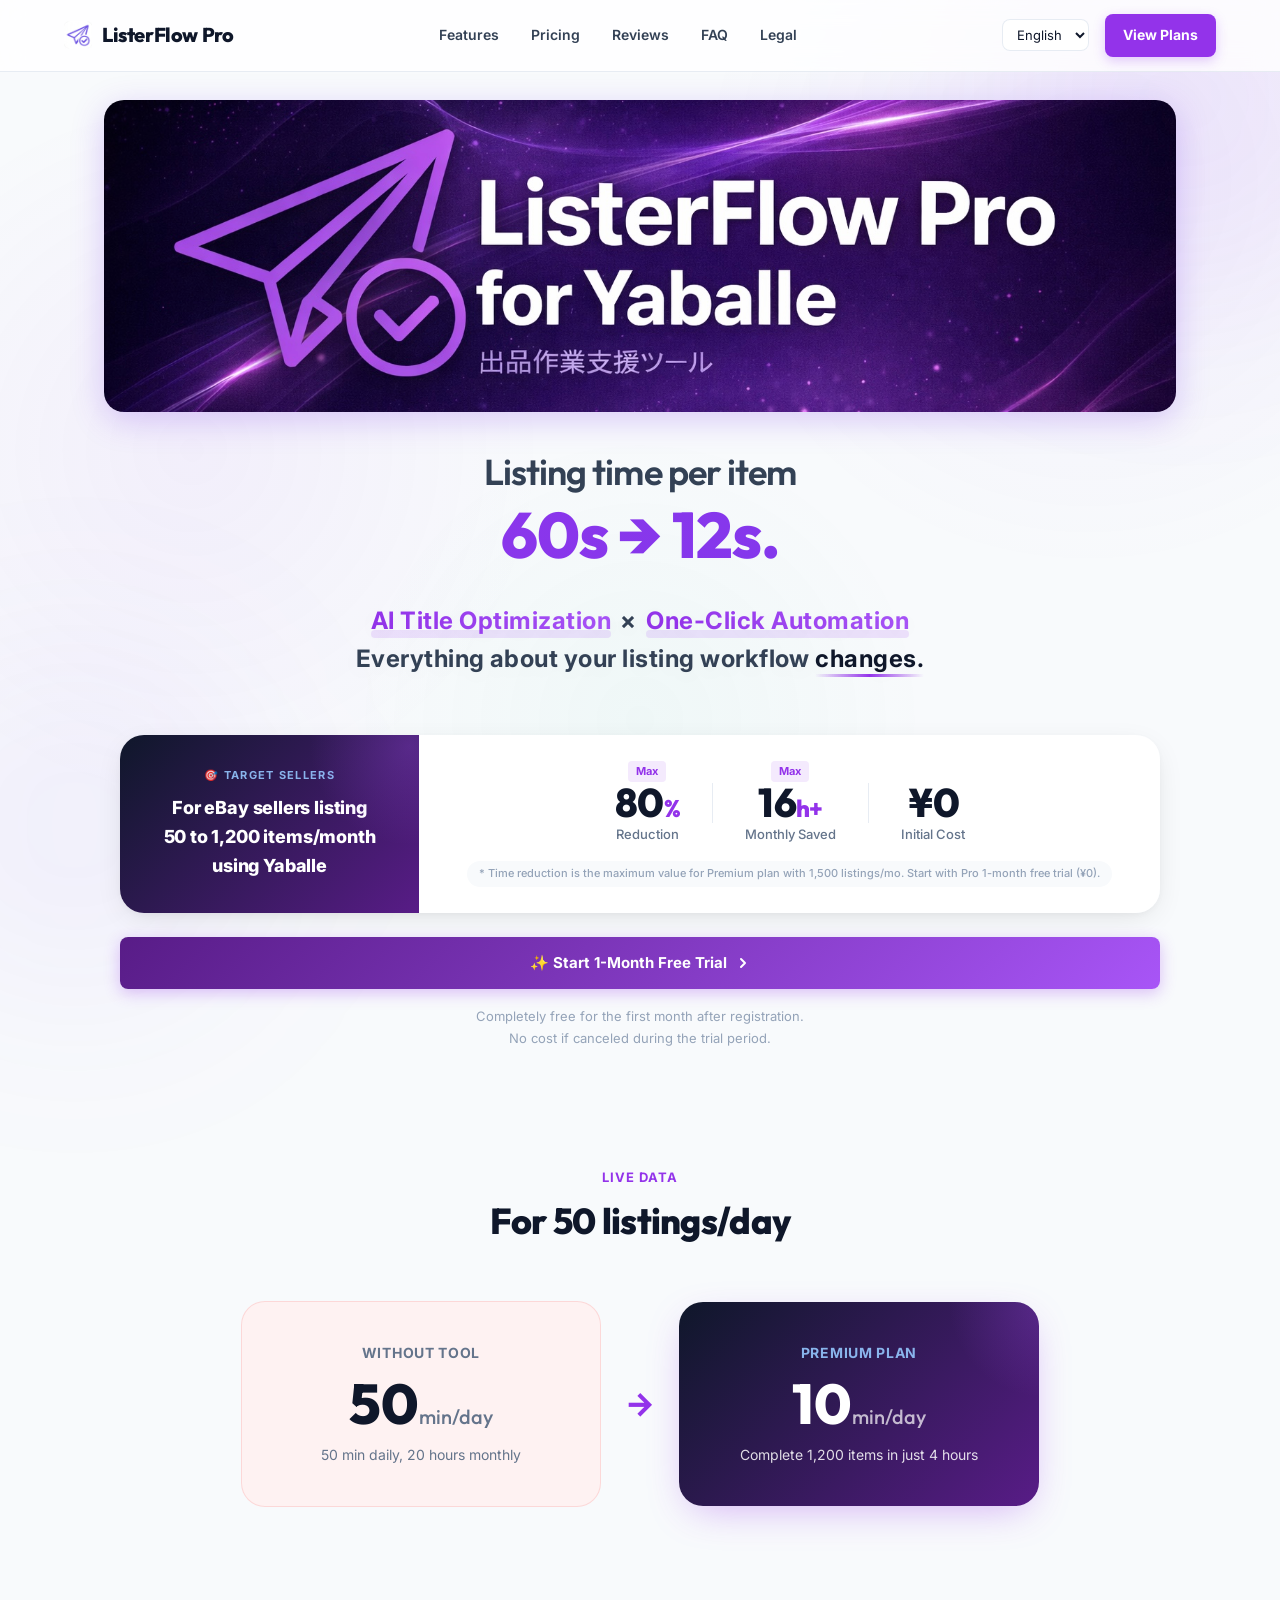
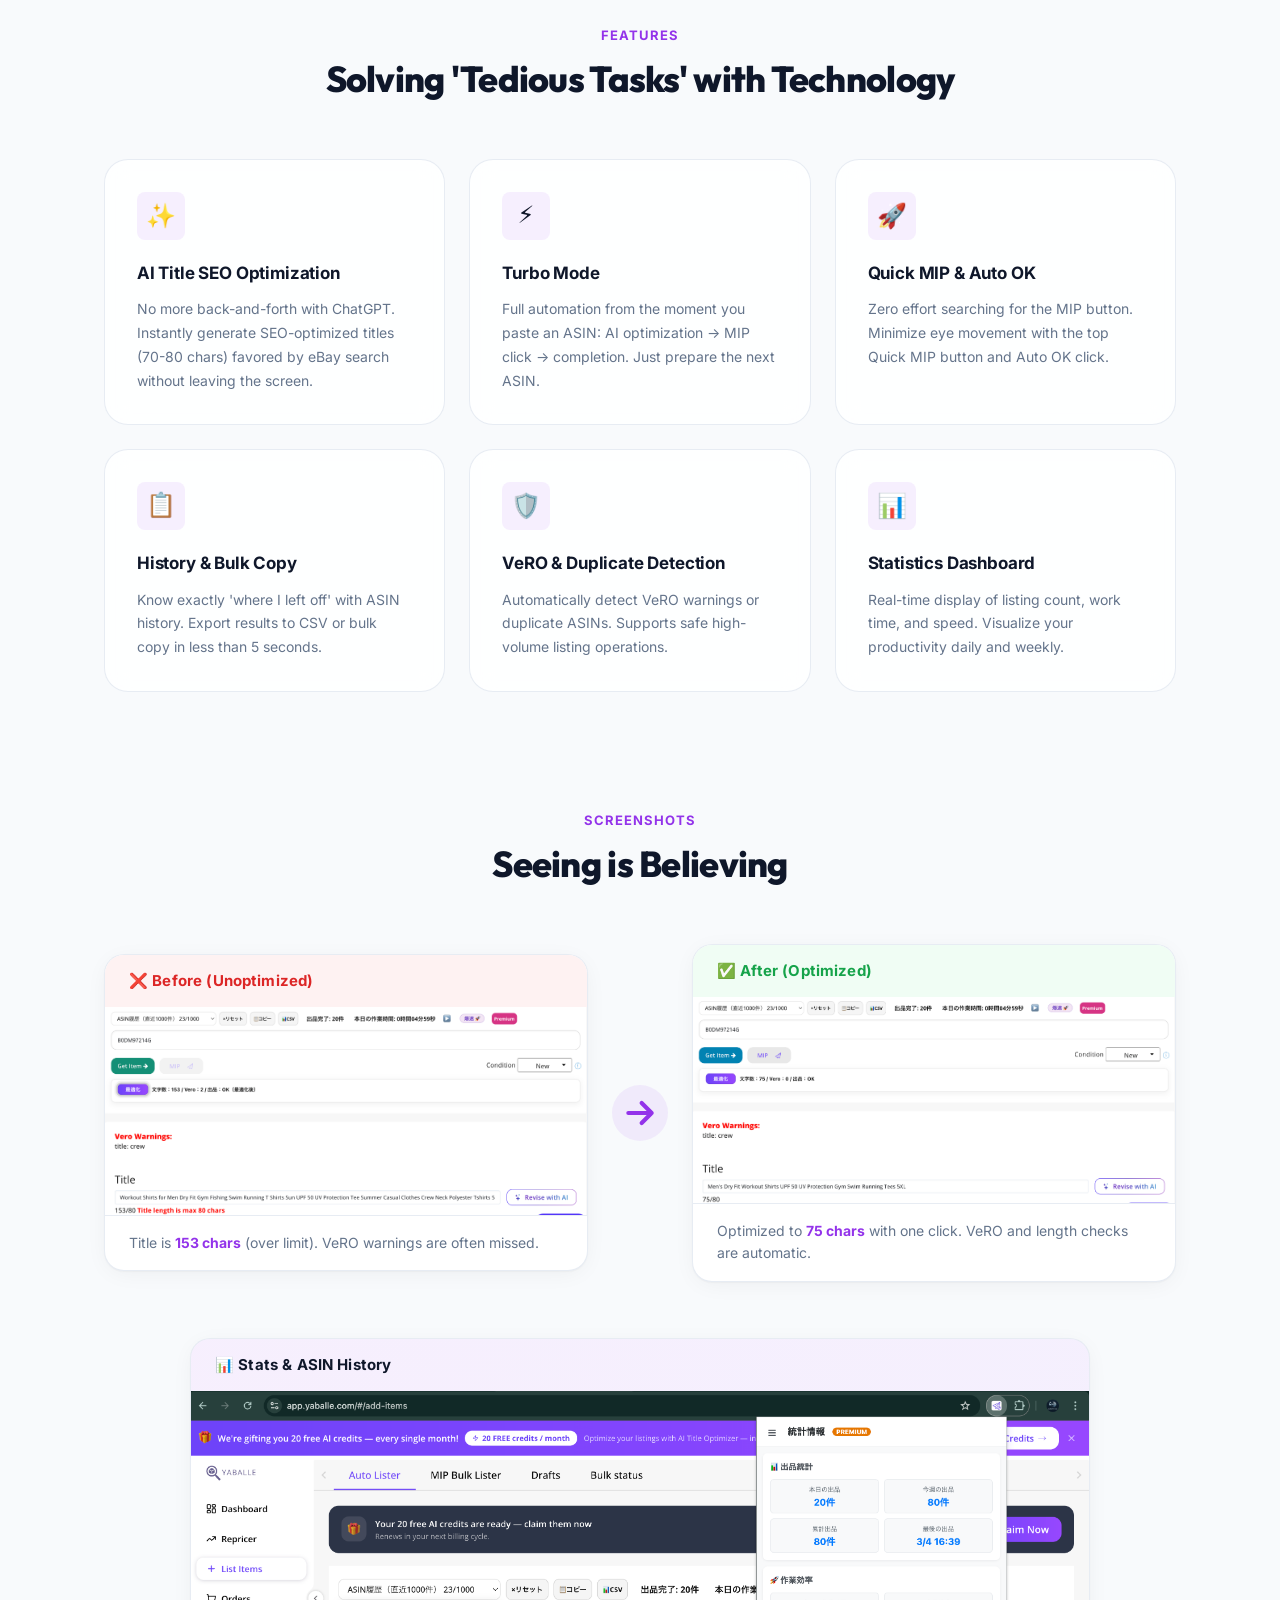
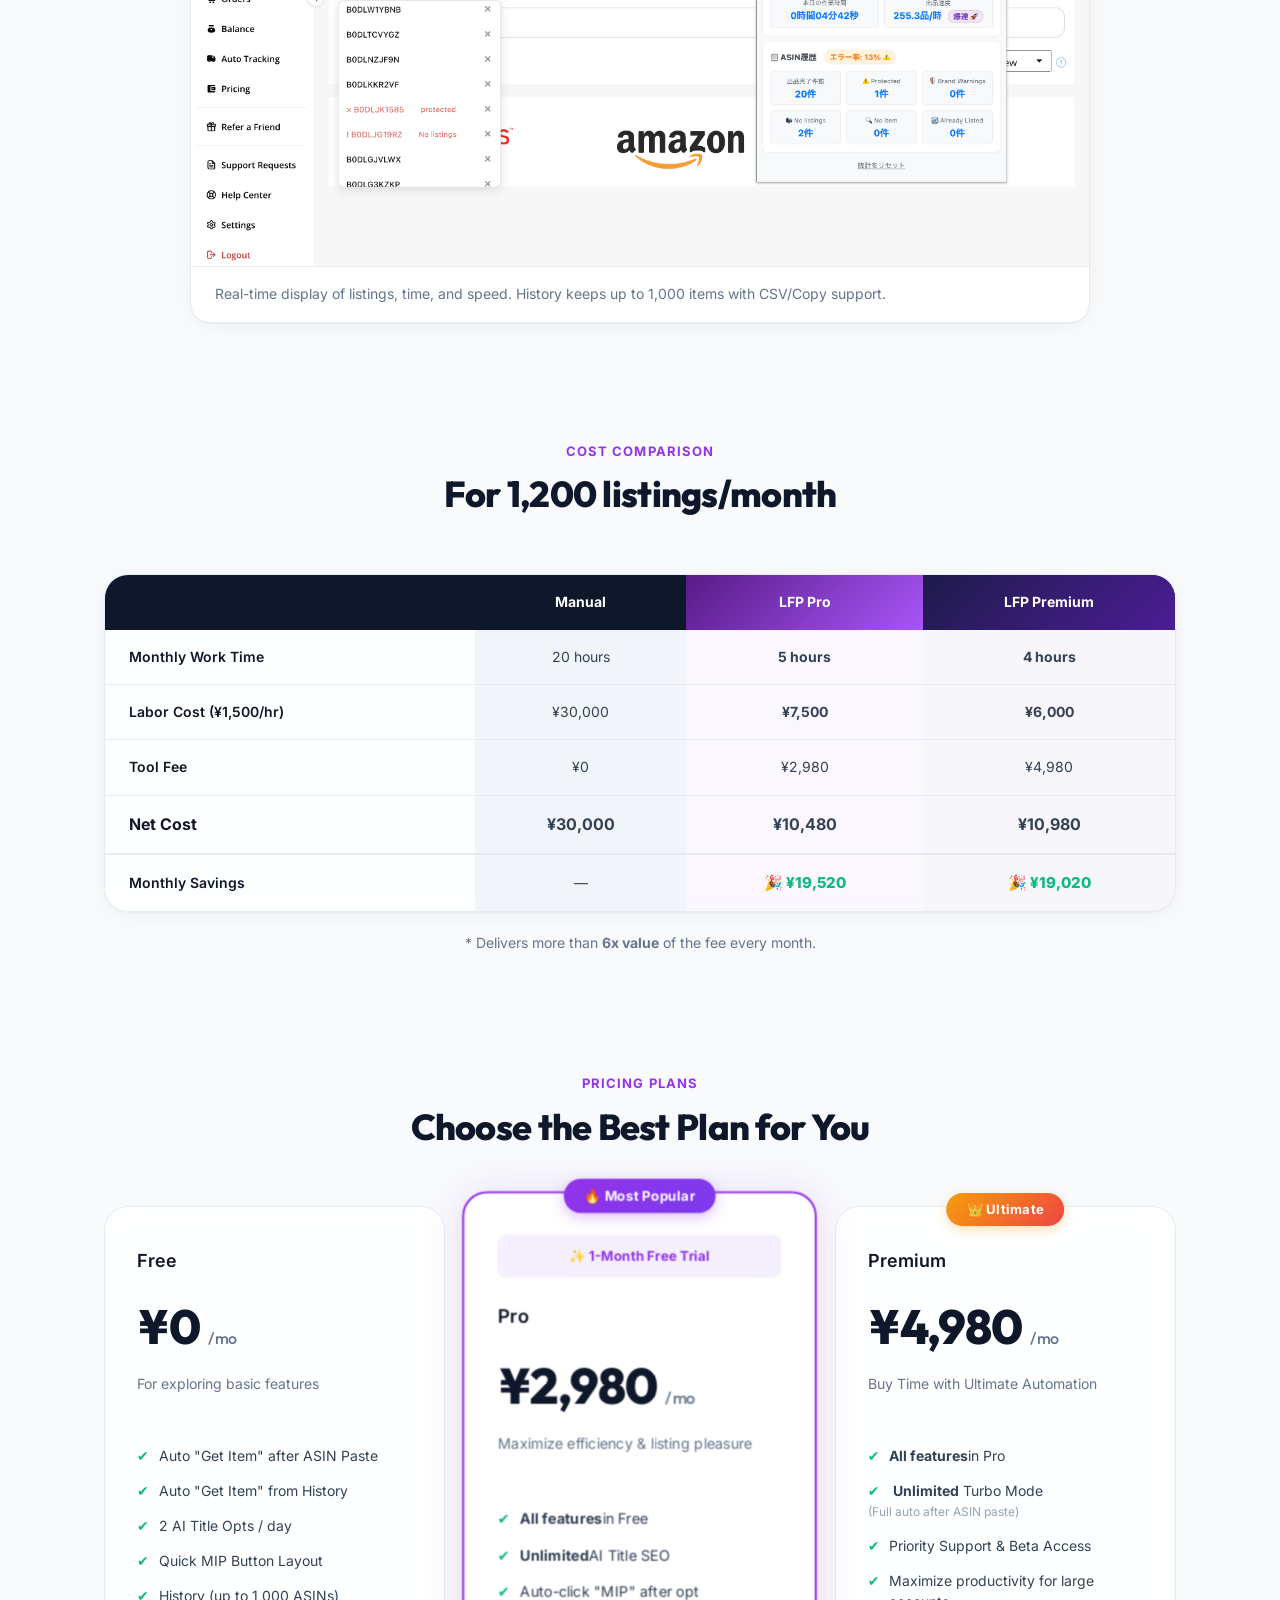
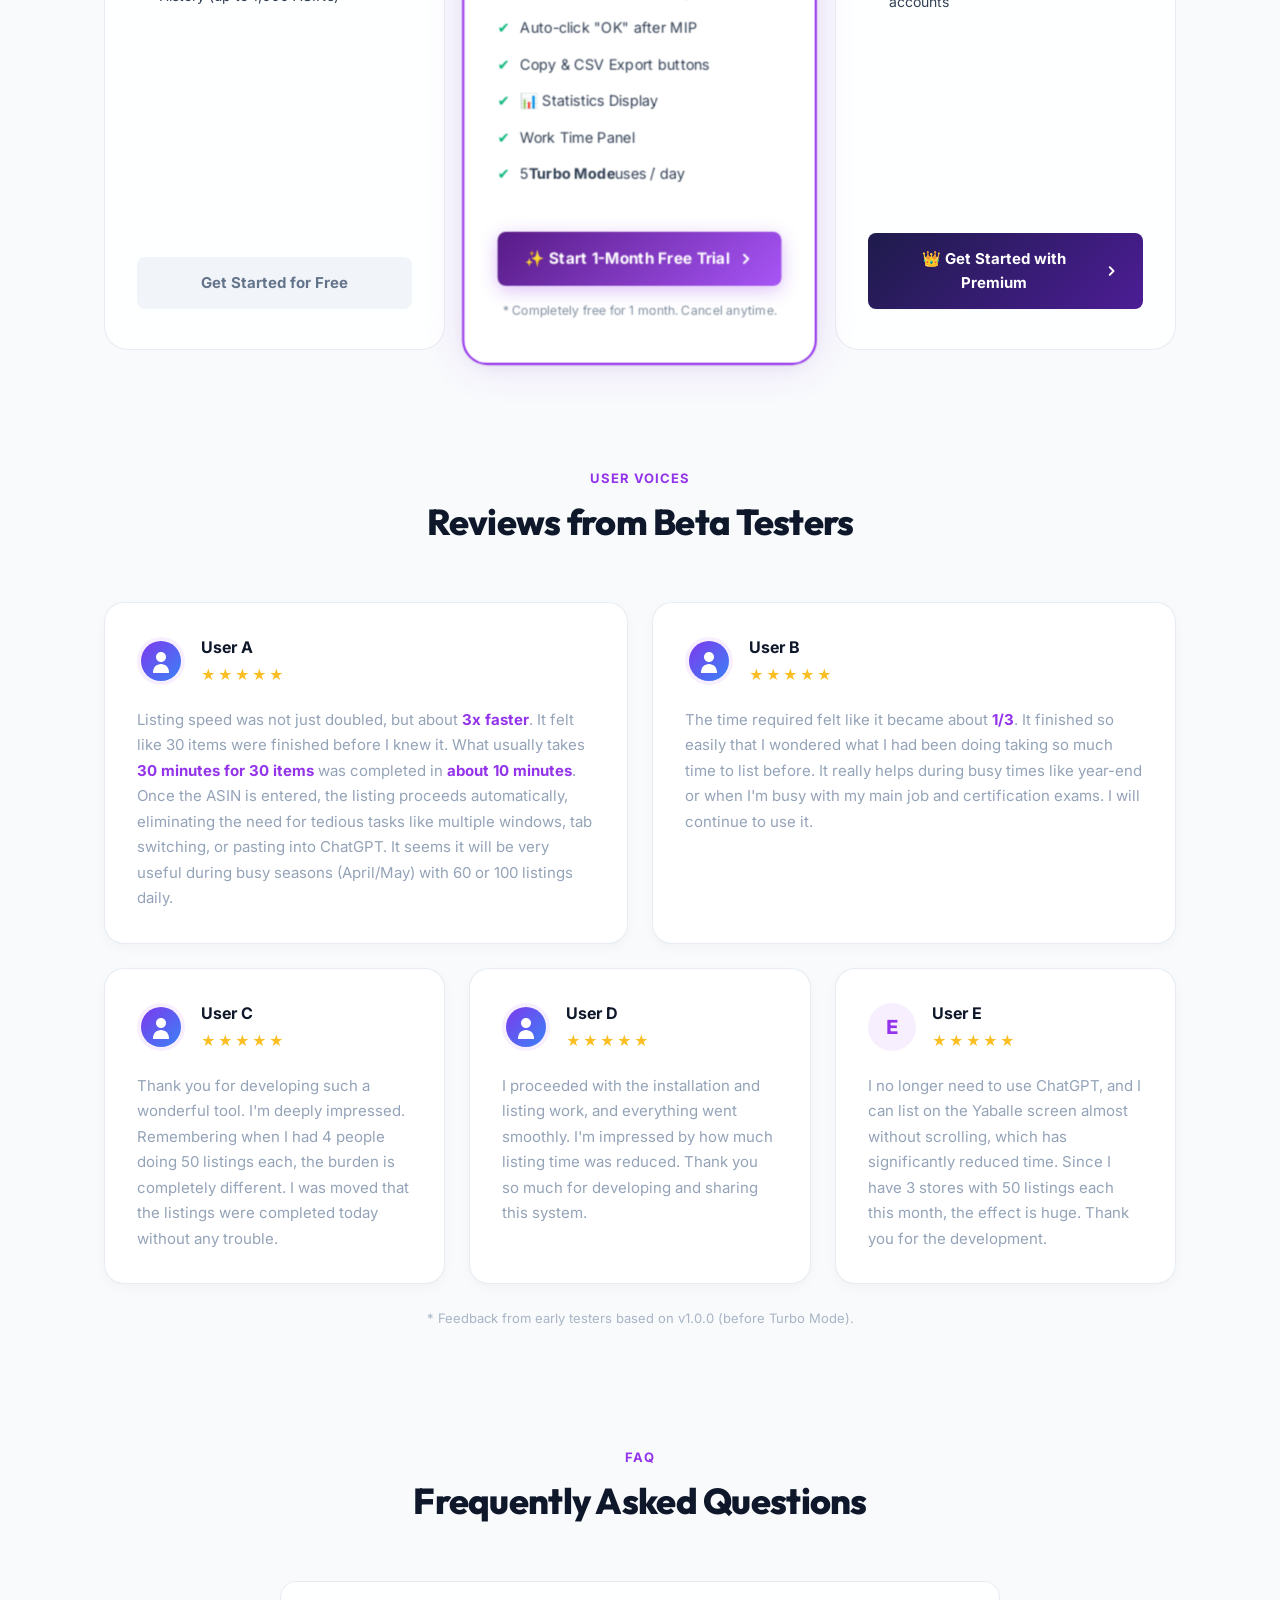
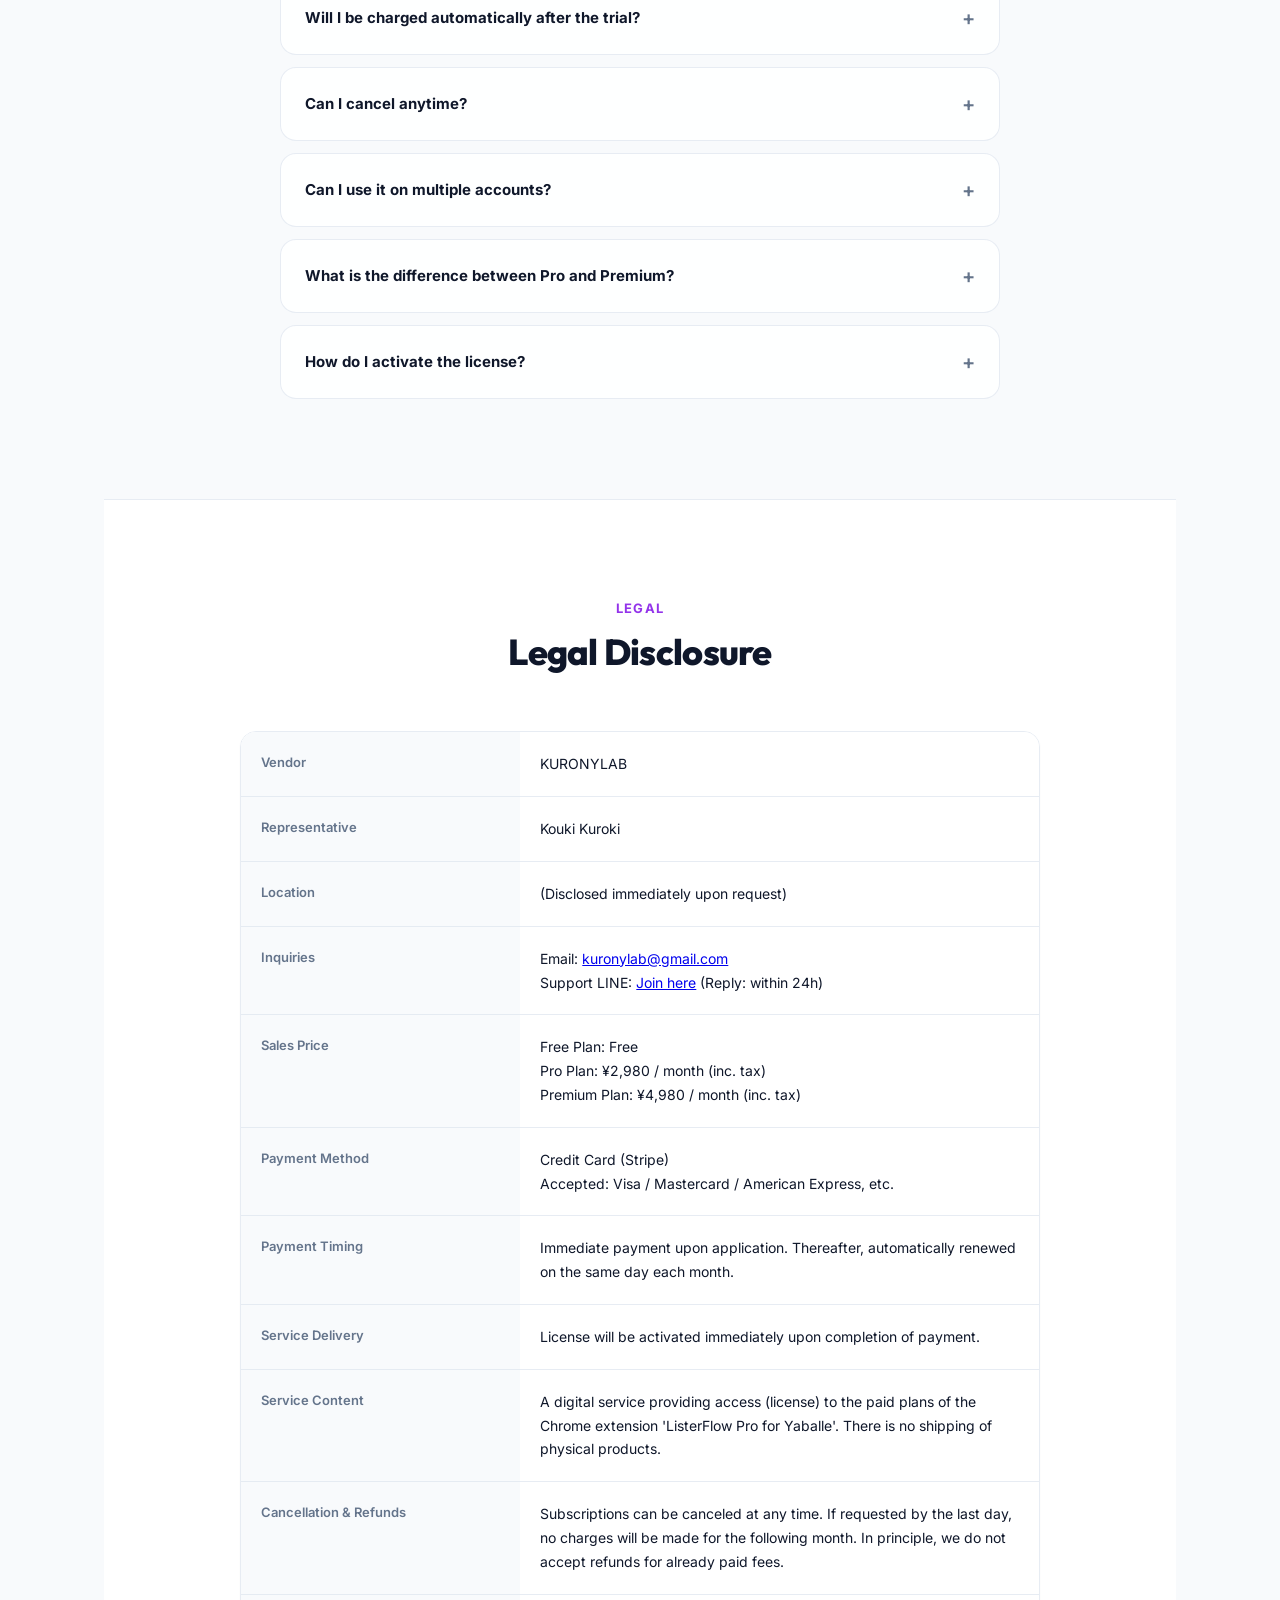
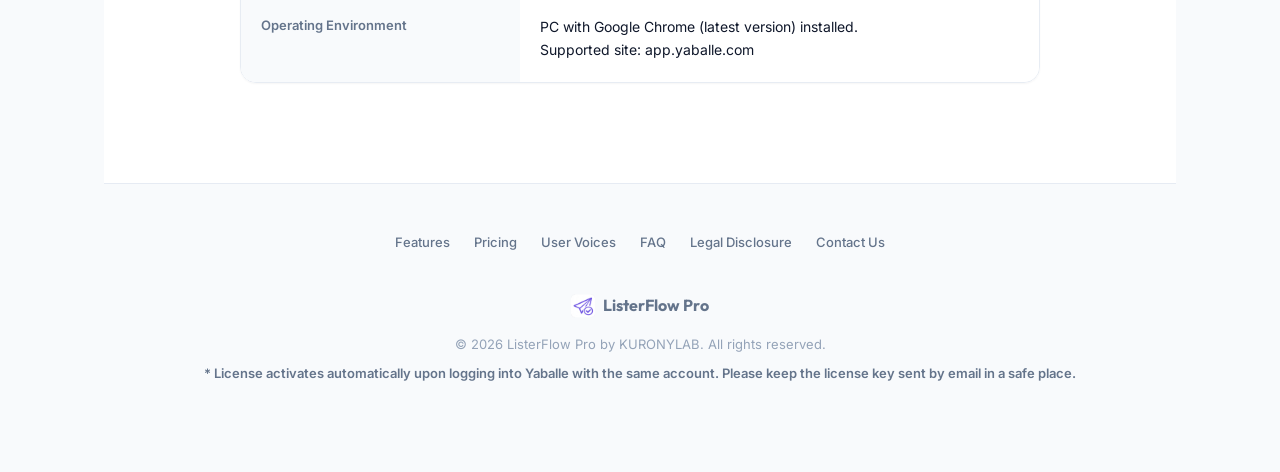
==== commit 58f2d718: "Sync LP refinements (plan features, icons, i18n)" ====
--- a/github-pages/index.html
+++ b/github-pages/index.html
@@ -22,7 +22,7 @@
     <nav class="main-nav">
         <div class="nav-container">
             <a href="#" class="nav-logo">
-                <img src="[data-uri]" alt="ListerFlow Pro" class="nav-logo-icon">
+                <img src="assets/icons/icon128.png" alt="ListerFlow Pro" class="nav-logo-icon">
                 ListerFlow Pro
             </a>
             <div class="nav-links">
@@ -188,7 +188,7 @@
             <div class="ss-comparison">
                 <div class="ss-card ss-before">
                     <div class="ss-label ss-label-before" data-i18n="ss.before.label">❌ Before（最適化前）</div>
-                    <img src="ss_before.png" alt="AIタイトル最適化前" class="ss-img">
+                    <img src="ss_before.png" alt="AIタイトル最適化前：153文字で文字数オーバー" class="ss-img">
                     <p class="ss-caption" data-i18n="ss.before.caption">タイトル <span class="review-highlight">153文字</span>で上限オーバー. VeRO警告も見落としがち.</p>
                 </div>
                 <div class="ss-arrow">
@@ -199,7 +199,7 @@
                 </div>
                 <div class="ss-card ss-after">
                     <div class="ss-label ss-label-after" data-i18n="ss.after.label">✅ After（最適化後）</div>
-                    <img src="ss_after.png" alt="AIタイトル最適化後" class="ss-img">
+                    <img src="ss_after.png" alt="AIタイトル最適化後：75文字で最適化完了" class="ss-img">
                     <p class="ss-caption" data-i18n="ss.after.caption">ワンクリックで <span class="review-highlight">75文字</span>に最適化。VeRO・文字数チェックも自動。</p>
                 </div>
             </div>
@@ -208,7 +208,7 @@
             <div class="ss-stats-wrapper">
                 <div class="ss-card ss-stats">
                     <div class="ss-label ss-label-stats" data-i18n="ss.stats.label">📊 統計情報 & ASIN履歴</div>
-                    <img src="ss_stats.png" alt="統計ダッシュボード" class="ss-img">
+                    <img src="ss_stats.png" alt="統計ダッシュボードとASIN履歴" class="ss-img">
                     <p class="ss-caption" data-i18n="ss.stats.caption">出品数・作業時間・出品速度をリアルタイム表示。ASIN履歴は最大1,000件保持、CSV出力・一括コピーに対応。</p>
                 </div>
             </div>
@@ -281,11 +281,13 @@
                     <div class="price">¥0 <span data-i18n="pricing.unit.month">/ 月</span></div>
                     <p class="description" data-i18n="plan.free.desc">基本機能の確認に</p>
                     <ul class="features">
-                        <li data-i18n="plan.free.feature.1"><span class="check">✔</span> 1日2回 AIタイトル最適化</li>
-                        <li data-i18n="plan.free.feature.2"><span class="check">✔</span> Quick MIP ボタン配置</li>
-                        <li data-i18n="plan.free.feature.3"><span class="check">✔</span> ASIN履歴保持（最大1,000件）</li>
+                        <li data-i18n="plan.free.feature.1"><span class="check">✔</span> ASINペースト後「Get Item」自動実行</li>
+                        <li data-i18n="plan.free.feature.2"><span class="check">✔</span> ASIN履歴選択時「Get Item」自動実行</li>
+                        <li data-i18n="plan.free.feature.3"><span class="check">✔</span> 1日2回 AIタイトル最適化</li>
+                        <li data-i18n="plan.free.feature.4"><span class="check">✔</span> Quick MIP ボタン配置</li>
+                        <li data-i18n="plan.free.feature.5"><span class="check">✔</span> ASIN履歴保持（最大1,000件）</li>
                     </ul>
-                    <a href="https://buy.stripe.com/14k7sM8InezY5Z64gh" class="btn btn-secondary" data-i18n="plan.btn.free">無料で使う</a>
+                    <a href="https://chromewebstore.google.com/" class="btn btn-secondary" target="_blank" data-i18n="plan.free.btn">無料で導入する</a>
                 </div>
 
                 <!-- Pro Plan -->
@@ -296,11 +298,14 @@
                     <div class="price">¥2,980 <span data-i18n="pricing.unit.month">/ 月</span></div>
                     <p class="description" data-i18n="plan.pro.desc">出品効率を最大化し、作業を「快感」に</p>
                     <ul class="features">
+                        <li data-i18n="plan.pro.feature.0"><span class="check">✔</span> Freeプランの<strong>全機能</strong></li>
                         <li data-i18n="plan.pro.feature.1"><span class="check">✔</span> <strong>無制限</strong> AIタイトル最適化</li>
-                        <li data-i18n="plan.pro.feature.2"><span class="check">✔</span> ASIN履歴保持（最大1,000件）</li>
-                        <li data-i18n="plan.pro.feature.3"><span class="check">✔</span> <strong>Quick MIP</strong> & OKボタン自動化</li>
-                        <li data-i18n="plan.pro.feature.4"><span class="check">✔</span> 履歴のCSV出力・一括コピー</li>
-                        <li data-i18n="plan.pro.feature.5">
+                        <li data-i18n="plan.pro.feature.2"><span class="check">✔</span> 最適化後「MIP」自動クリック</li>
+                        <li data-i18n="plan.pro.feature.3"><span class="check">✔</span> MIP後に「OK」ボタン自動クリック</li>
+                        <li data-i18n="plan.pro.feature.4"><span class="check">✔</span> コピー・CSV出力ボタン表示</li>
+                        <li data-i18n="plan.pro.feature.5"><span class="check">✔</span> 📊 統計情報の表示</li>
+                        <li data-i18n="plan.pro.feature.6"><span class="check">✔</span> 作業時間パネルの表示</li>
+                        <li data-i18n="plan.pro.feature.7">
                             <span class="check">✔</span>
                             <div>
                                 1日5回 <strong>Turbo Mode</strong><br>
@@ -308,8 +313,8 @@
                             </div>
                         </li>
                     </ul>
-                    <a href="https://buy.stripe.com/00waEYe6X2BC87f7yt63K00" class="btn btn-primary btn-glow" id="upgradeProBtn">
-                        <span data-i18n="plan.pro.btn">無料で試してみる（1ヶ月間）</span>
+                    <a href="https://buy.stripe.com/00waEYe6X2BC87f7yt63K00" class="btn btn-primary btn-glow" target="_blank">
+                        <span data-i18n="plan.pro.btn">✨ 1ヶ月無料で試してみる</span>
                         <svg width="16" height="16" viewBox="0 0 16 16" fill="none">
                             <path d="M6 12l4-4-4-4" stroke="currentColor" stroke-width="2" stroke-linecap="round"
                                 stroke-linejoin="round" />
@@ -336,8 +341,8 @@
                         <li data-i18n="plan.premium.feature.3"><span class="check">✔</span> 優先サポート & ベータ先行試用</li>
                         <li data-i18n="plan.premium.feature.4"><span class="check">✔</span> 大規模アカウントの生産性最大化</li>
                     </ul>
-                    <a href="https://buy.stripe.com/28E5kE2of3FGevDg4Z63K01" class="btn btn-premium" id="upgradePremiumBtn">
-                        <span data-i18n="plan.premium.btn">Premiumプランで始める</span>
+                    <a href="https://buy.stripe.com/28E5kE2of3FGevDg4Z63K01" class="btn btn-premium" target="_blank">
+                        <span data-i18n="plan.premium.btn">👑 Premiumプランで始める</span>
                         <svg width="16" height="16" viewBox="0 0 16 16" fill="none">
                             <path d="M6 12l4-4-4-4" stroke="currentColor" stroke-width="2" stroke-linecap="round"
                                 stroke-linejoin="round" />
@@ -345,6 +350,7 @@
                     </a>
                 </div>
             </div>
+            <p class="pricing-note" id="pricingNote" style="display:none;"></p>
         </section>
 
         <!-- Testimonials Section -->
@@ -354,55 +360,84 @@
                 <span data-i18n="testimonials.title">テスターの方々のレビュー</span>
             </h2>
             <div class="testimonials-container">
+                <!-- Top Row (2 columns) -->
                 <div class="testimonials-row-top">
-                    <!-- Review A -->
+                    <!-- Review A (Most Impactful) -->
                     <div class="testimonial-card">
                         <div class="testimonial-header">
-                            <div class="avatar">A</div>
+                            <div class="avatar"><img src="assets/icons/person.svg" alt="User"></div>
                             <div class="user-info">
                                 <h4 data-i18n="review.a.user">Aさん</h4>
                                 <div class="stars">★★★★★</div>
                             </div>
                         </div>
                         <p class="review-text" data-i18n="review.a.text">
-                            出品速度が2倍どころか<span class="review-highlight">3倍</span>くらいでした。通常<span class="review-highlight">30品で約30分</span>かかるところが、<span class="review-highlight">約10分</span>で完了。煩わしい作業がすべて不要になりました。
+                            出品速度が2倍どころか<span class="review-highlight">3倍</span>くらいでした。気付いたら30品終わっている感覚です。通常<span
+                                class="review-highlight">30品で約30分</span>かかるところが、<span
+                                class="review-highlight">約10分</span>で完了しました。ASIN入力後は自動で出品が進むので、複数画面やTab切り替え、ChatGPT貼り付けなどの煩わしい作業がすべて不要になりました。繁忙期（4月・5月）の毎日60品、100品出品でも重宝しそうです。
                         </p>
                     </div>
 
                     <!-- Review B -->
                     <div class="testimonial-card">
                         <div class="testimonial-header">
-                            <div class="avatar">B</div>
+                            <div class="avatar"><img src="assets/icons/person.svg" alt="User"></div>
                             <div class="user-info">
                                 <h4 data-i18n="review.b.user">Bさん</h4>
                                 <div class="stars">★★★★★</div>
                             </div>
                         </div>
                         <p class="review-text" data-i18n="review.b.text">
-                            体感で所要時間が<span class="review-highlight">1/3</span>くらいになりました。年度末で本業が多忙な時期なので非常に助かります。
+                            体感で所要時間が<span
+                                class="review-highlight">1/3</span>くらいになりました。これまで出品に時間がかかっていたのは何だったのかと思うほど、あっさり終わりました。資格試験や年度末で本業が多忙な時期なので非常に助かります。今後も活用します。
                         </p>
                     </div>
                 </div>
 
+                <!-- Bottom Row (3 columns) -->
                 <div class="testimonials-row-bottom">
                     <!-- Review C -->
                     <div class="testimonial-card">
-                        <div class="testimonial-header"><div class="avatar">C</div><div class="user-info"><h4 data-i18n="review.c.user">Cさん</h4><div class="stars">★★★★★</div></div></div>
-                        <p class="review-text" data-i18n="review.c.text">素晴らしいツールの開発ありがとうございます。感激しました。負担がまるで別物です。</p>
-                    </div>
+                        <div class="testimonial-header">
+                            <div class="avatar"><img src="assets/icons/person.svg" alt="User"></div>
+                            <div class="user-info">
+                                <h4 data-i18n="review.c.user">Cさん</h4>
+                                <div class="stars">★★★★★</div>
+                            </div>
+                        </div>
+                        <p class="review-text" data-i18n="review.c.text">
+                            素晴らしいツールの開発ありがとうございます。感激しました。50出品が4名あった時を思い出すと、負担がまるで別物です。本日もトラブルなく出品完了できて感動しました。
+                        </p>
+                    </div>
+
                     <!-- Review D -->
                     <div class="testimonial-card">
-                        <div class="testimonial-header"><div class="avatar">D</div><div class="user-info"><h4 data-i18n="review.d.user">Dさん</h4><div class="stars">★★★★★</div></div></div>
-                        <p class="review-text" data-i18n="review.d.text">出品作業時間が短縮できて感動です。システムの開発と共有、本当にありがとうございます。</p>
-                    </div>
+                        <div class="testimonial-header">
+                            <div class="avatar"><img src="assets/icons/person.svg" alt="User"></div>
+                            <div class="user-info">
+                                <h4 data-i18n="review.d.user">Dさん</h4>
+                                <div class="stars">★★★★★</div>
+                            </div>
+                        </div>
+                        <p class="review-text" data-i18n="review.d.text">導入と出品作業を進めましたが、問題なく進められました。出品作業時間が短縮できて感動です。システムの開発と共有、本当にありがとうございます。</p>
+                    </div>
+
                     <!-- Review E -->
                     <div class="testimonial-card">
-                        <div class="testimonial-header"><div class="avatar">E</div><div class="user-info"><h4 data-i18n="review.e.user">Eさん</h4><div class="stars">★★★★★</div></div></div>
-                        <p class="review-text" data-i18n="review.e.text">ChatGPTを使わずに済み、Yaballeの画面もほぼスクロールせず出品できるようになりました。</p>
-                    </div>
-                </div>
-            </div>
-            <p class="testimonial-note" data-i18n="testimonials.note">※ v1.0.0 先行テスター様の声です。</p>
+                        <div class="testimonial-header">
+                            <div class="avatar">E</div>
+                            <div class="user-info">
+                                <h4 data-i18n="review.e.user">Eさん</h4>
+                                <div class="stars">★★★★★</div>
+                            </div>
+                        </div>
+                        <p class="review-text" data-i18n="review.e.text">
+                            ChatGPTを使わずに済み、Yaballeの出品画面もほぼスクロールせず出品できるようになり、かなり時間短縮できました。今月50品出品が3店舗あるので、効果が大きいです。開発ありがとうございます。
+                        </p>
+                    </div>
+                </div>
+            </div>
+            <p class="testimonial-note" data-i18n="testimonials.note">※ v1.0.0（Turbo Mode実装前）時点での先行テスター様の声です。</p>
         </section>
 
         <!-- FAQ Section -->
@@ -414,39 +449,112 @@
             <div class="faq-grid">
                 <details class="faq-item">
                     <summary data-i18n="faq.q.1">トライアル終了後に勝手に課金されますか？</summary>
-                    <p data-i18n="faq.a.1">Proプランは1ヶ月間の無料トライアル付きです。期間中にキャンセルすれば費用はかかりません。</p>
+                    <p data-i18n="faq.a.1">Proプランは1ヶ月間の無料トライアル付きです。トライアル期間中にキャンセルすれば<strong>一切費用はかかりません</strong>。キャンセルはStripeのカスタマーポータルからいつでも可能です。
+                    </p>
                 </details>
                 <details class="faq-item">
                     <summary data-i18n="faq.q.2">いつでもキャンセルできますか？</summary>
-                    <p data-i18n="faq.a.2">はい。Stripeのカスタマーポータルからいつでも解約可能です。</p>
+                    <p data-i18n="faq.a.2">はい。決済完了時に届くメール内のリンク、またはサポートへの連絡でいつでも解約できます。キャンセルはStripeのカスタマーポータルからいつでも可能です。解約後も、現在の請求期間が終了するまではそのまま機能を利用可能です。</p>
                 </details>
                 <details class="faq-item">
                     <summary data-i18n="faq.q.3">複数アカウントで使えますか？</summary>
-                    <p data-i18n="faq.a.3">1ライセンスにつき1つのYaballe店舗アカウントに紐付けられます。</p>
+                    <p data-i18n="faq.a.3">1つのライセンスキーにつき1つのYaballe店舗アカウントに紐付けられます。複数のアカウントで使用する場合は、アカウント数分のライセンスが必要です。</p>
                 </details>
+                <details class="faq-item">
+                    <summary data-i18n="faq.q.4">ProとPremiumの違いは？</summary>
+                    <p data-i18n="faq.a.4">Proは「手動出品の効率化（時短）」に特化し、Turbo Modeは1日5回までです。Premiumは「完全自動化（放置）」を実現するためにTurbo
+                        Modeが<strong>無制限</strong>になります。月600品以上出品する方にはPremiumがおすすめです。</p>
+                </details>
+                <details class="faq-item">
+                    <summary data-i18n="faq.q.5">ライセンスはどうやって反映させますか？</summary>
+                    <p data-i18n="faq.a.5">決済完了後、<strong>同じYaballeアカウントでログイン</strong>するだけで、自動的に反映されます。手動入力の必要はありません。</p>
+                </details>
             </div>
         </section>
 
+        <!-- 特定商取引法 -->
         <section id="tokusho" class="tokusho-section">
             <div class="tokusho-container">
-                <h2 class="section-title" data-i18n="tokusho.title">特定商取引法に基づく表記</h2>
-                 <div class="tokusho-inner">
+                <h2 class="section-title">
+                    <span class="section-tag" data-i18n="tokusho.tag">Legal</span>
+                    <span data-i18n="tokusho.title">特定商取引法に基づく表記</span>
+                </h2>
+                <div class="tokusho-inner">
                     <table>
-                        <tr><th data-i18n="tokusho.label.vendor">販売業者</th><td data-i18n="tokusho.value.vendor">KURONYLAB</td></tr>
-                        <tr><th data-i18n="tokusho.label.manager">運営責任者</th><td data-i18n="tokusho.value.manager">黒木 皓基</td></tr>
-                        <tr><th data-i18n="tokusho.label.contact">お問い合わせ</th><td>kuronylab@gmail.com</td></tr>
+                        <tr>
+                            <th data-i18n="tokusho.label.vendor">販売業者</th>
+                            <td data-i18n="tokusho.value.vendor">KURONYLAB（個人事業主）</td>
+                        </tr>
+                        <tr>
+                            <th data-i18n="tokusho.label.manager">運営責任者</th>
+                            <td data-i18n="tokusho.value.manager">黒木 皓基</td>
+                        </tr>
+                        <tr>
+                            <th data-i18n="tokusho.label.location">所在地</th>
+                            <td data-i18n="tokusho.value.location">（請求に応じて遅滞なく開示します）</td>
+                        </tr>
+                        <tr>
+                            <th data-i18n="tokusho.label.contact">お問い合わせ</th>
+                            <td>
+                                <span data-i18n="tokusho.value.contact.email">メール：</span><a href="mailto:kuronylab@gmail.com">kuronylab@gmail.com</a><br>
+                                <span data-i18n="tokusho.value.contact.line">サポートLINE：</span><a href="https://line.me/ti/g/dFVUneYZKS" target="_blank" data-i18n="tokusho.value.contact.line.link">こちらから参加</a><span data-i18n="tokusho.value.contact.line.note">（返信：原則24時間以内）</span>
+                            </td>
+                        </tr>
+                        <tr>
+                            <th data-i18n="tokusho.label.price">販売価格</th>
+                            <td>
+                                <span data-i18n="tokusho.value.price.free">Freeプラン：無料</span><br>
+                                <span data-i18n="tokusho.value.price.pro">Proプラン：月額 2,980円（税込）</span><br>
+                                <span data-i18n="tokusho.value.price.premium">Premiumプラン：月額 4,980円（税込）</span>
+                            </td>
+                        </tr>
+                        <tr>
+                            <th data-i18n="tokusho.label.payment_method">支払い方法</th>
+                            <td data-i18n="tokusho.value.payment_method">クレジットカード（Stripe決済）<br>対応ブランド：Visa / Mastercard / American Express など</td>
+                        </tr>
+                        <tr>
+                            <th data-i18n="tokusho.label.payment_timing">支払い時期</th>
+                            <td data-i18n="tokusho.value.payment_timing">お申し込み時に即時決済。以降、毎月同日に自動更新されます。</td>
+                        </tr>
+                        <tr>
+                            <th data-i18n="tokusho.label.delivery_timing">サービス提供時期</th>
+                            <td data-i18n="tokusho.value.delivery_timing">決済完了後、即時にライセンスキーを発行します。</td>
+                        </tr>
+                        <tr>
+                            <th data-i18n="tokusho.label.service_content">サービス内容</th>
+                            <td data-i18n="tokusho.value.service_content">Chrome拡張機能「ListerFlow Pro for Yaballe」の有料プランへのアクセス権（ライセンスキー）をオンラインにて提供するデジタルサービスです。物理的な商品の発送はありません。</td>
+                        </tr>
+                        <tr>
+                            <th data-i18n="tokusho.label.cancellation">キャンセル・解約</th>
+                            <td data-i18n="tokusho.value.cancellation">サブスクリプションはいつでも解約可能です。末日までに解約のご連絡をいただいた場合、翌月以降の請求は発生しません。デジタルサービスの性質上、既払いの料金の返金は原則承っておりませんが、個別にご相談ください。</td>
+                        </tr>
+                        <tr>
+                            <th data-i18n="tokusho.label.environment">動作環境</th>
+                            <td data-i18n="tokusho.value.environment">Google Chrome（最新版）がインストールされたPC。<br>対応サイト：app.yaballe.com</td>
+                        </tr>
                     </table>
                 </div>
             </div>
         </section>
 
+        <!-- Footer -->
         <footer>
             <div class="footer-links">
                 <a href="#features" data-i18n="nav.features">機能</a>
                 <a href="#pricing" data-i18n="nav.pricing">料金プラン</a>
+                <a href="#testimonials" data-i18n="testimonials.tag">利用者の声</a>
+                <a href="#faq" data-i18n="nav.faq">よくある質問</a>
+                <a href="#tokusho" data-i18n="tokusho.title">特定商取引法</a>
                 <a href="mailto:kuronylab@gmail.com" data-i18n="footer.contact">お問い合わせ</a>
             </div>
-            <p>© 2026 ListerFlow Pro by KURONYLAB. All rights reserved.</p>
+            <div class="footer-content">
+                <div class="footer-logo">
+                    <img src="assets/icons/icon128.png" alt="ListerFlow Pro" class="footer-logo-icon">
+                    <span>ListerFlow Pro</span>
+                </div>
+                <p data-i18n="footer.copy">© 2026 ListerFlow Pro by KURONYLAB. All rights reserved.</p>
+                <p class="key-hint" data-i18n="footer.hint">※プラン購入後、同じアカウントでYaballeにログインすると自動的にライセンスが有効化されます。ライセンスキーはメールでも送信されますので、念のため大切に保管してください。</p>
+            </div>
         </footer>
     </div>
 
@@ -454,47 +562,361 @@
         const translations = {
             ja: {
                 "page.title": "ListerFlow Pro - 出品時間を80%削減する究極の自動化ツール",
-                "page.desc": "eBay出品作業を60秒→12秒に短縮。AIタイトル最適化・Turbo Mode完全自動化。",
-                "nav.features": "機能", "nav.pricing": "料金", "nav.reviews": "レビュー", "nav.faq": "FAQ", "nav.tokusho": "特商法", "nav.cta": "プランを見る",
-                "hero.title": "1品の出品時間を 60秒 → 12秒に。",
-                "hero.subtitle": "AIタイトル最適化 × ワンクリック自動化で、出品作業のすべてが変わる。",
+                "page.desc": "eBay出品作業を60秒→12秒に短縮。AIタイトル最適化・Turbo Mode完全自動化で、毎月15時間以上の自由な時間を。",
+                "nav.features": "機能",
+                "nav.reviews": "レビュー",
+                "nav.pricing": "料金",
+                "nav.faq": "よくある質問",
+                "nav.tokusho": "特商法",
+                "nav.cta": "プランを見る",
+                "hero.title": '<span class="hero-line">1品の出品時間を</span><span class="hero-highlight">60秒 → 12秒に。</span>',
+                "hero.subtitle": '<span class="catch-highlight">AIタイトル最適化</span> × <span class="catch-highlight">ワンクリック自動化</span>で、<br>出品作業のすべてが<span class="catch-text-glow">変わる。</span>',
+                "hero.persona.label": "🎯 対象ユーザー",
+                "hero.persona.text": "Yaballeで月50〜1,200品<br>出品するセラーのための<br>出品特化ツール",
+                "hero.stat.prefix.max": "最大",
+                "hero.stat.1.label": "作業時間を削減",
+                "hero.stat.2.label": "毎月の節約時間",
+                "hero.stat.3.label": "初月の費用",
+                "hero.stat.note": "※ 削減時間はPremium・月1,500品出品時の最大値。まずはProの1ヶ月無料トライアル（¥0）からお試しいただけます。",
                 "hero.cta.btn": "✨ 1ヶ月無料で試してみる",
+                "hero.cta.note": "クレジットカード登録後、1ヶ月間は完全無料。<br>期間中のキャンセルで費用は一切かかりません。",
+                "comparison.tag": "実測データ",
                 "comparison.title": "1日50品出品の場合",
-                "pricing.title": "最適プランを選択",
-                "plan.pro.btn": "無料で試してみる",
+                "comparison.before.label": "ツールなし",
+                "comparison.unit": "分/日",
+                "comparison.before.desc": "毎日50分、月に20時間の出品作業",
+                "comparison.after.label": "Premiumプラン",
+                "comparison.after.desc": "月1,200品でも、たった4時間で完了",
+                "features.tag": "機能",
+                "features.title": "その「地道な作業」を、テクノロジーで解決",
+                "feature.1.title": "AI タイトル SEO 最適化",
+                "feature.1.desc": "ChatGPTとの往復はもう不要。ターゲットキーワードを逃さず、eBay検索で有利なSEO最適化済みのタイトル（70-80文字）を、出品画面から離れず一瞬で生成。",
+                "feature.2.title": "Turbo Mode",
+                "feature.2.desc": "ASINを貼り付けた瞬間から、AI最適化→MIPクリック→完了まで全自動。あなたは次のASINを用意するだけ。",
+                "feature.3.title": "Quick MIP & 自動OK",
+                "feature.3.desc": "画面下部のMIPボタンを探す手間ゼロ。上部のQuick MIPボタンとOK自動クリックで視線移動を最小化。",
+                "feature.4.title": "履歴 & 一括コピー",
+                "feature.4.desc": "ASIN履歴で「どこまでやった？」を解消。CSV出力・一括コピーで結果入力は5秒以下。",
+                "feature.5.title": "VeRO & 重複検出",
+                "feature.5.desc": "VeRO警告やASIN重複を自動検出。安全な大量出品運用をサポートします。",
+                "feature.6.title": "統計ダッシュボード",
+                "feature.6.desc": "出品数・作業時間・スピードをリアルタイム表示。日次・週間で自分の生産性を可視化。",
+                "screenshots.tag": "実際の画面",
+                "screenshots.title": "百聞は一見にしかず",
+                "ss.before.label": "❌ Before（最適化前）",
+                "ss.before.caption": 'タイトル <span class="review-highlight">153文字</span>で上限オーバー。VeRO警告も見落としがち。',
+                "ss.after.label": "✅ After（最適化後）",
+                "ss.after.caption": 'ワンクリックで <span class="review-highlight">75文字</span>に最適化。VeRO・文字数チェックも自動。',
+                "ss.stats.label": "📊 統計情報 & ASIN履歴",
+                "ss.stats.caption": "出品数・作業時間・出品速度をリアルタイム表示。ASIN履歴は最大1,000件保持、CSV出力・一括コピーに対応。",
+                "savings.tag": "コスト比較",
+                "savings.title": "月1,200品出品の場合",
+                "savings.col.none": "ツールなし",
+                "savings.col.pro": "LFP Pro",
+                "savings.col.premium": "LFP Premium",
+                "savings.row.hours": "月の作業時間",
+                "savings.val.hours.none": "20時間",
+                "savings.val.hours.pro": "5時間",
+                "savings.val.hours.premium": "4時間",
+                "savings.row.cost": "人件費換算（時給1,500円）",
+                "savings.val.cost.none": "30,000円",
+                "savings.val.cost.pro": "7,500円",
+                "savings.val.cost.premium": "6,000円",
+                "savings.row.fee": "ツール費用",
+                "savings.val.fee.none": "¥0",
+                "savings.val.fee.pro": "2,980円",
+                "savings.val.fee.premium": "4,980円",
+                "savings.row.total": "実質コスト",
+                "savings.val.total.none": "30,000円",
+                "savings.val.total.pro": "10,480円",
+                "savings.val.total.premium": "10,980円",
+                "savings.row.result": "毎月の節約額",
+                "savings.val.result.pro": "🎉 19,520円",
+                "savings.val.result.premium": "🎉 19,020円",
+                "savings.note": "※ ツール料金の<strong>6倍以上</strong>の価値を毎月生み出します",
+                "pricing.tag": "料金プラン",
+                "pricing.title": "あなたに最適なプランを選択",
+                "pricing.unit.month": "/ 月",
+                "plan.free.btn": "無料で導入する",
+                "plan.free.desc": "基本機能の確認に",
+                "plan.free.feature.1": '<span class="check">✔</span> ASINペースト後「Get Item」自動実行',
+                "plan.free.feature.2": '<span class="check">✔</span> ASIN履歴選択時「Get Item」自動実行',
+                "plan.free.feature.3": '<span class="check">✔</span> 1日2回 AIタイトル最適化',
+                "plan.free.feature.4": '<span class="check">✔</span> Quick MIP ボタン配置',
+                "plan.free.feature.5": '<span class="check">✔</span> ASIN履歴保持（最大1,000件）',
+                "plan.pro.badge": "🔥 一番人気",
+                "plan.pro.trial": "✨ 1ヶ月無料トライアル",
+                "plan.pro.desc": "出品効率を最大化し、作業を「快感」に",
+                "plan.pro.feature.0": '<span class="check">✔</span> Freeプランの<strong>全機能</strong>',
+                "plan.pro.feature.1": '<span class="check">✔</span> <strong>無制限</strong> AIタイトル最適化',
+                "plan.pro.feature.2": '<span class="check">✔</span> 最適化後「MIP」自動クリック',
+                "plan.pro.feature.3": '<span class="check">✔</span> MIP後に「OK」ボタン自動クリック',
+                "plan.pro.feature.4": '<span class="check">✔</span> コピー・CSV出力ボタン表示',
+                "plan.pro.feature.5": '<span class="check">✔</span> 📊 統計情報の表示',
+                "plan.pro.feature.6": '<span class="check">✔</span> 作業時間パネルの表示',
+                "plan.pro.feature.7": '<span class="check">✔</span> 1日5回 <strong>Turbo Mode</strong>',
+                "plan.pro.btn": "✨ 1ヶ月無料で試してみる",
+                "plan.pro.note": "※ 1ヶ月間は完全無料。いつでもキャンセル可能。",
+                "plan.premium.badge": "👑 Ultimate",
+                "plan.premium.desc": "究極の自動化で「時間を買う」運用へ",
+                "plan.premium.feature.1": '<span class="check">✔</span> Proプランの<strong>全機能</strong>',
+                "plan.premium.feature.2": '<span class="check">✔</span> <div><strong>無制限</strong> Turbo Mode<br><span class="feature-note">(ASINペースト後は全自動)</span></div>',
+                "plan.premium.feature.3": '<span class="check">✔</span> 優先サポート & ベータ先行試用',
+                "plan.premium.feature.4": '<span class="check">✔</span> 大規模アカウントの生産性最大化',
+                "plan.premium.btn": "👑 Premiumプランで始める",
+                "testimonials.tag": "利用者の声",
+                "testimonials.title": "テスターの方々のレビュー",
+                "review.a.user": "Aさん",
+                "review.a.text": '出品速度が2倍どころか<span class="review-highlight">3倍</span>くらいでした。気付いたら30品終わっている感覚です。通常<span class="review-highlight">30品で約30分</span>かかるところが、<span class="review-highlight">約10分</span>で完了しました。ASIN入力後は自動で出品が進むので、複数画面やTab切り替え、ChatGPT貼り付けなどの煩わしい作業がすべて不要になりました。繁忙期（4月・5月）の毎日60品、100品出品でも重宝しそうです。',
+                "review.b.user": "Bさん",
+                "review.b.text": '体感で所要時間が<span class="review-highlight">1/3</span>くらいになりました。これまで出品に時間がかかっていたのは何だったのかと思うほど、あっさり終わりました。資格試験や年度末で本業が多忙な時期なので非常に助かります。今後も活用します。',
+                "review.c.user": "Cさん",
+                "review.c.text": "素晴らしいツールの開発ありがとうございます。感激しました。50出品が4名あった時を思い出すと、負担がまるで別物です。本日もトラブルなく出品完了できて感動しました。",
+                "review.d.user": "Dさん",
+                "review.d.text": "導入と出品作業を進めましたが、問題なく進められました。出品作業時間が短縮できて感動です。システムの開発と共有、本当にありがとうございます。",
+                "review.e.user": "Eさん",
+                "review.e.text": "ChatGPTを使わずに済み、Yaballeの出品画面もほぼスクロールせず出品できるようになり、かなり時間短縮できました。今月50品出品が3店舗あるので、効果が大きいです。開発ありがとうございます。",
+                "testimonials.note": "※ v1.0.0（Turbo Mode実装前）時点での先行テスター様の声です。",
+                "faq.tag": "FAQ",
+                "faq.title": "よくある質問",
+                "faq.q.1": "トライアル終了後に勝手に課金されますか？",
+                "faq.a.1": "Proプランは1ヶ月間の無料トライアル付きです。トライアル期間中にキャンセルすれば<strong>一切費用はかかりません</strong>。キャンセルはStripeのカスタマーポータルからいつでも可能です。",
+                "faq.q.2": "いつでもキャンセルできますか？",
+                "faq.a.2": "はい。決済完了時に届くメール内のリンク、またはサポートへの連絡でいつでも解約できます。キャンセルはStripeのカスタマーポータルからいつでも可能です。解約後も、現在の請求期間が終了するまではそのまま機能を利用可能です。",
+                "faq.q.3": "複数アカウントで使えますか？",
+                "faq.a.3": "1つのライセンスキーにつき1つのYaballe店舗アカウントに紐付けられます。複数のアカウントで使用する場合は、アカウント数分のライセンスが必要です。",
+                "faq.q.4": "ProとPremiumの違いは？",
+                "faq.a.4": 'Proは「手動出品の効率化（時短）」に特化し、Turbo Modeは1日5回までです。Premiumは「完全自動化（放置）」を実現するためにTurbo Modeが<strong>無制限</strong>になります。月600品以上出品する方にはPremiumがおすすめです。',
+                "faq.q.5": "ライセンスはどうやって反映させますか？",
+                "faq.a.5": "決済完了後、<strong>同じYaballeアカウントでログイン</strong>するだけで、自動的に反映されます。手動入力の必要はありません。<br><br>※ライセンスキーはメールでも送信されますので、念のため大切に保管してください。<br><span class=\"feature-note\" style=\"color: #e53e3e;\">※必ずYaballeで使用しているメールアドレスで購入を完了させてください。</span>",
+                "footer.copy": "© 2026 ListerFlow Pro by KURONYLAB. All rights reserved.",
+                "footer.hint": "※プラン購入後、同じアカウントでYaballeにログインすると自動的にライセンスが有効化されます。ライセンスキーはメールでも送信されますので、念のため大切に保管してください。",
+                "tokusho.tag": "Legal",
                 "tokusho.title": "特定商取引法に基づく表記",
-                "review.a.user": "Aさん", "review.b.user": "Bさん", "review.c.user": "Cさん", "review.d.user": "Dさん", "review.e.user": "Eさん"
+                "tokusho.label.vendor": "販売業者",
+                "tokusho.value.vendor": "KURONYLAB",
+                "tokusho.label.manager": "運営責任者",
+                "tokusho.value.manager": "黒木 皓基",
+                "tokusho.label.location": "所在地",
+                "tokusho.value.location": "（請求に応じて遅滞なく開示します）",
+                "tokusho.label.contact": "お問い合わせ",
+                "tokusho.value.contact.email": "メール：",
+                "tokusho.value.contact.line": "サポートLINE：",
+                "tokusho.value.contact.line.link": "こちらから参加",
+                "tokusho.value.contact.line.note": "（返信：原則24時間以内）",
+                "tokusho.label.price": "販売価格",
+                "tokusho.value.price.free": "Freeプラン：無料",
+                "tokusho.value.price.pro": "Proプラン：月額 2,980円（税込）",
+                "tokusho.value.price.premium": "Premiumプラン：月額 4,980円（税込）",
+                "tokusho.label.payment_method": "支払い方法",
+                "tokusho.value.payment_method": "クレジットカード（Stripe決済）<br>対応ブランド：Visa / Mastercard / American Express など",
+                "tokusho.label.payment_timing": "支払い時期",
+                "tokusho.value.payment_timing": "お申し込み時に即時決済。以降、毎月同日に自動更新されます。",
+                "tokusho.label.delivery_timing": "サービス提供時期",
+                "tokusho.value.delivery_timing": "決済完了後、即時にライセンスが有効化されます。",
+                "tokusho.label.service_content": "サービス内容",
+                "tokusho.value.service_content": "Chrome拡張機能「ListerFlow Pro for Yaballe」の有料プランへのアクセス権（ライセンス）をオンラインにて提供するデジタルサービスです。物理的な商品の発送はありません。",
+                "tokusho.label.cancellation": "キャンセル・解約",
+                "tokusho.value.cancellation": "サブスクリプションはいつでも解約可能です。末日までに解約のご連絡をいただいた場合、翌月以降の請求は発生しません。既払料金の返金は原則承っておりません。",
+                "tokusho.label.environment": "動作環境",
+                "tokusho.value.environment": "Google Chrome（最新版）がインストールされた PC。<br>対応サイト：app.yaballe.com",
+                "footer.contact": "お問い合わせ"
             },
             en: {
-                "page.title": "ListerFlow Pro - Ultimate Automation to Reduce Listing Time by 80%",
-                "page.desc": "Shrink eBay listing time from 60s to 12s. AI Title Optimization & Turbo Mode.",
-                "nav.features": "Features", "nav.pricing": "Pricing", "nav.reviews": "Reviews", "nav.faq": "FAQ", "nav.tokusho": "Legal", "nav.cta": "View Plans",
-                "hero.title": "Listing time from 60s to 12s.",
-                "hero.subtitle": "Change everything with AI Title Optimization and One-Click Automation.",
-                "hero.cta.btn": "✨ Try 1 Month Free",
-                "comparison.title": "Case: 50 listings per day",
-                "pricing.title": "Choose Best Plan",
-                "plan.pro.btn": "Try for Free",
-                "tokusho.title": "Commercial Disclosure",
-                "review.a.user": "User A", "review.b.user": "User B", "review.c.user": "User C", "review.d.user": "User D", "review.e.user": "User E"
+                "page.title": "ListerFlow Pro - Ultimate Automation Tool to Reduce Listing Time by 80%",
+                "page.desc": "Shorten eBay listing tasks from 60s to 12s. Save 15+ hours monthly with AI Title Optimization and fully automated Turbo Mode.",
+                "nav.features": "Features",
+                "nav.reviews": "Reviews",
+                "nav.pricing": "Pricing",
+                "nav.faq": "FAQ",
+                "nav.tokusho": "Legal",
+                "nav.cta": "View Plans",
+                "hero.title": '<span class="hero-line">Listing time per item</span><span class="hero-highlight">60s → 12s.</span>',
+                "hero.subtitle": '<span class="catch-highlight">AI Title Optimization</span> × <span class="catch-highlight">One-Click Automation</span><br>Everything about your listing workflow <span class="catch-text-glow">changes.</span>',
+                "hero.persona.label": "🎯 Target Sellers",
+                "hero.persona.text": "For eBay sellers listing<br>50 to 1,200 items/month<br>using Yaballe",
+                "hero.stat.prefix.max": "Max",
+                "hero.stat.1.label": "Reduction",
+                "hero.stat.2.label": "Monthly Saved",
+                "hero.stat.3.label": "Initial Cost",
+                "hero.stat.note": "* Time reduction is the maximum value for Premium plan with 1,500 listings/mo. Start with Pro 1-month free trial (¥0).",
+                "hero.cta.btn": "✨ Start 1-Month Free Trial",
+                "hero.cta.note": "Completely free for the first month after registration.<br>No cost if canceled during the trial period.",
+                "comparison.tag": "Live Data",
+                "comparison.title": "For 50 listings/day",
+                "comparison.before.label": "Without Tool",
+                "comparison.unit": "min/day",
+                "comparison.before.desc": "50 min daily, 20 hours monthly",
+                "comparison.after.label": "Premium Plan",
+                "comparison.after.desc": "Complete 1,200 items in just 4 hours",
+                "features.tag": "Features",
+                "features.title": "Solving 'Tedious Tasks' with Technology",
+                "feature.1.title": "AI Title SEO Optimization",
+                "feature.1.desc": "No more back-and-forth with ChatGPT. Instantly generate SEO-optimized titles (70-80 chars) favored by eBay search without leaving the screen.",
+                "feature.2.title": "Turbo Mode",
+                "feature.2.desc": "Full automation from the moment you paste an ASIN: AI optimization → MIP click → completion. Just prepare the next ASIN.",
+                "feature.3.title": "Quick MIP & Auto OK",
+                "feature.3.desc": "Zero effort searching for the MIP button. Minimize eye movement with the top Quick MIP button and Auto OK click.",
+                "feature.4.title": "History & Bulk Copy",
+                "feature.4.desc": "Know exactly 'where I left off' with ASIN history. Export results to CSV or bulk copy in less than 5 seconds.",
+                "feature.5.title": "VeRO & Duplicate Detection",
+                "feature.5.desc": "Automatically detect VeRO warnings or duplicate ASINs. Supports safe high-volume listing operations.",
+                "feature.6.title": "Statistics Dashboard",
+                "feature.6.desc": "Real-time display of listing count, work time, and speed. Visualize your productivity daily and weekly.",
+                "screenshots.tag": "Screenshots",
+                "screenshots.title": "Seeing is Believing",
+                "ss.before.label": "❌ Before (Unoptimized)",
+                "ss.before.caption": 'Title is <span class="review-highlight">153 chars</span> (over limit). VeRO warnings are often missed.',
+                "ss.after.label": "✅ After (Optimized)",
+                "ss.after.caption": 'Optimized to <span class="review-highlight">75 chars</span> with one click. VeRO and length checks are automatic.',
+                "ss.stats.label": "📊 Stats & ASIN History",
+                "ss.stats.caption": "Real-time display of listings, time, and speed. History keeps up to 1,000 items with CSV/Copy support.",
+                "savings.tag": "Cost Comparison",
+                "savings.title": "For 1,200 listings/month",
+                "savings.col.none": "Manual",
+                "savings.col.pro": "LFP Pro",
+                "savings.col.premium": "LFP Premium",
+                "savings.row.hours": "Monthly Work Time",
+                "savings.val.hours.none": "20 hours",
+                "savings.val.hours.pro": "5 hours",
+                "savings.val.hours.premium": "4 hours",
+                "savings.row.cost": "Labor Cost (¥1,500/hr)",
+                "savings.val.cost.none": "¥30,000",
+                "savings.val.cost.pro": "¥7,500",
+                "savings.val.cost.premium": "¥6,000",
+                "savings.row.fee": "Tool Fee",
+                "savings.val.fee.none": "¥0",
+                "savings.val.fee.pro": "¥2,980",
+                "savings.val.fee.premium": "¥4,980",
+                "savings.row.total": "Net Cost",
+                "savings.val.total.none": "¥30,000",
+                "savings.val.total.pro": "¥10,480",
+                "savings.val.total.premium": "¥10,980",
+                "savings.row.result": "Monthly Savings",
+                "savings.val.result.pro": "🎉 ¥19,520",
+                "savings.val.result.premium": "🎉 ¥19,020",
+                "savings.note": "* Delivers more than <strong>6x value</strong> of the fee every month.",
+                "pricing.tag": "Pricing Plans",
+                "pricing.title": "Choose the Best Plan for You",
+                "pricing.unit.month": "/ mo",
+                "plan.free.btn": "Get Started for Free",
+                "plan.free.desc": "For exploring basic features",
+                "plan.free.feature.1": '<span class="check">✔</span> Auto "Get Item" after ASIN Paste',
+                "plan.free.feature.2": '<span class="check">✔</span> Auto "Get Item" from History',
+                "plan.free.feature.3": '<span class="check">✔</span> 2 AI Title Opts / day',
+                "plan.free.feature.4": '<span class="check">✔</span> Quick MIP Button Layout',
+                "plan.free.feature.5": '<span class="check">✔</span> History (up to 1,000 ASINs)',
+                "plan.pro.badge": "🔥 Most Popular",
+                "plan.pro.trial": "✨ 1-Month Free Trial",
+                "plan.pro.desc": "Maximize efficiency & listing pleasure",
+                "plan.pro.feature.0": '<span class="check">✔</span> <strong>All features</strong> in Free',
+                "plan.pro.feature.1": '<span class="check">✔</span> <strong>Unlimited</strong> AI Title SEO',
+                "plan.pro.feature.2": '<span class="check">✔</span> Auto-click "MIP" after opt',
+                "plan.pro.feature.3": '<span class="check">✔</span> Auto-click "OK" after MIP',
+                "plan.pro.feature.4": '<span class="check">✔</span> Copy & CSV Export buttons',
+                "plan.pro.feature.5": '<span class="check">✔</span> 📊 Statistics Display',
+                "plan.pro.feature.6": '<span class="check">✔</span> Work Time Panel',
+                "plan.pro.feature.7": '<span class="check">✔</span> 5 <strong>Turbo Mode</strong> uses / day',
+                "plan.pro.btn": "✨ Start 1-Month Free Trial",
+                "plan.pro.note": "* Completely free for 1 month. Cancel anytime.",
+                "plan.premium.badge": "👑 Ultimate",
+                "plan.premium.desc": "Buy Time with Ultimate Automation",
+                "plan.premium.feature.1": '<span class="check">✔</span> <strong>All features</strong> in Pro',
+                "plan.premium.feature.2": '<div><span class="check">✔</span> <strong>Unlimited</strong> Turbo Mode<br><span class="feature-note">(Full auto after ASIN paste)</span></div>',
+                "plan.premium.feature.3": '<span class="check">✔</span> Priority Support & Beta Access',
+                "plan.premium.feature.4": '<span class="check">✔</span> Maximize productivity for large accounts',
+                "plan.premium.btn": "👑 Get Started with Premium",
+                "testimonials.tag": "User Voices",
+                "testimonials.title": "Reviews from Beta Testers",
+                "review.a.user": "User A",
+                "review.a.text": 'Listing speed was not just doubled, but about <span class="review-highlight">3x faster</span>. It felt like 30 items were finished before I knew it. What usually takes <span class="review-highlight">30 minutes for 30 items</span> was completed in <span class="review-highlight">about 10 minutes</span>. Once the ASIN is entered, the listing proceeds automatically, eliminating the need for tedious tasks like multiple windows, tab switching, or pasting into ChatGPT. It seems it will be very useful during busy seasons (April/May) with 60 or 100 listings daily.',
+                "review.b.user": "User B",
+                "review.b.text": 'The time required felt like it became about <span class="review-highlight">1/3</span>. It finished so easily that I wondered what I had been doing taking so much time to list before. It really helps during busy times like year-end or when I\'m busy with my main job and certification exams. I will continue to use it.',
+                "review.c.user": "User C",
+                "review.c.text": "Thank you for developing such a wonderful tool. I'm deeply impressed. Remembering when I had 4 people doing 50 listings each, the burden is completely different. I was moved that the listings were completed today without any trouble.",
+                "review.d.user": "User D",
+                "review.d.text": "I proceeded with the installation and listing work, and everything went smoothly. I'm impressed by how much listing time was reduced. Thank you so much for developing and sharing this system.",
+                "review.e.user": "User E",
+                "review.e.text": "I no longer need to use ChatGPT, and I can list on the Yaballe screen almost without scrolling, which has significantly reduced time. Since I have 3 stores with 50 listings each this month, the effect is huge. Thank you for the development.",
+                "testimonials.note": "* Feedback from early testers based on v1.0.0 (before Turbo Mode).",
+                "faq.tag": "FAQ",
+                "faq.title": "Frequently Asked Questions",
+                "faq.q.1": "Will I be charged automatically after the trial?",
+                "faq.a.1": "The Pro plan comes with a 1-month free trial. If you cancel during the trial period, <strong>there is no cost</strong>. You can cancel anytime through the Stripe Customer Portal.",
+                "faq.q.2": "Can I cancel anytime?",
+                "faq.a.2": "Yes. You can cancel via the link in the email sent after payment or by contacting support. Cancellation is available anytime via the Stripe Customer Portal. Even after cancellation, you can continue using the features until the current billing period ends.",
+                "faq.q.3": "Can I use it on multiple accounts?",
+                "faq.a.3": "One license key is linked to one Yaballe store account. If you wish to use it on multiple accounts, you will need a license for each account.",
+                "faq.q.4": "What is the difference between Pro and Premium?",
+                "faq.a.4": 'Pro focuses on "efficiency (time-saving)" with Turbo Mode limited to 5 times/day. Premium realizes "full automation" by making Turbo Mode <strong>unlimited</strong>. Premium is recommended for those listing 600+ items per month.',
+                "faq.q.5": "How do I activate the license?",
+                "faq.a.5": "After payment, simply <strong>log in with the same Yaballe account</strong> and it will be automatically reflected. No manual entry is required.<br><br>*The license key will also be sent by email, so please keep it in a safe place just in case.<br><span class=\"feature-note\" style=\"color: #e53e3e;\">*Please make sure to complete the purchase using the email address you use for Yaballe.</span>",
+                "footer.copy": "© 2026 ListerFlow Pro by KURONYLAB. All rights reserved.",
+                "footer.hint": "* License activates automatically upon logging into Yaballe with the same account. Please keep the license key sent by email in a safe place.",
+                "tokusho.tag": "Legal",
+                "tokusho.title": "Legal Disclosure",
+                "tokusho.label.vendor": "Vendor",
+                "tokusho.value.vendor": "KURONYLAB",
+                "tokusho.label.manager": "Representative",
+                "tokusho.value.manager": "Kouki Kuroki",
+                "tokusho.label.location": "Location",
+                "tokusho.value.location": "(Disclosed immediately upon request)",
+                "tokusho.label.contact": "Inquiries",
+                "tokusho.value.contact.email": "Email: ",
+                "tokusho.value.contact.line": "Support LINE: ",
+                "tokusho.value.contact.line.link": "Join here",
+                "tokusho.value.contact.line.note": " (Reply: within 24h)",
+                "tokusho.label.price": "Sales Price",
+                "tokusho.value.price.free": "Free Plan: Free",
+                "tokusho.value.price.pro": "Pro Plan: ¥2,980 / month (inc. tax)",
+                "tokusho.value.price.premium": "Premium Plan: ¥4,980 / month (inc. tax)",
+                "tokusho.label.payment_method": "Payment Method",
+                "tokusho.value.payment_method": "Credit Card (Stripe)<br>Accepted: Visa / Mastercard / American Express, etc.",
+                "tokusho.label.payment_timing": "Payment Timing",
+                "tokusho.value.payment_timing": "Immediate payment upon application. Thereafter, automatically renewed on the same day each month.",
+                "tokusho.label.delivery_timing": "Service Delivery",
+                "tokusho.value.delivery_timing": "License will be activated immediately upon completion of payment.",
+                "tokusho.label.service_content": "Service Content",
+                "tokusho.value.service_content": "A digital service providing access (license) to the paid plans of the Chrome extension 'ListerFlow Pro for Yaballe'. There is no shipping of physical products.",
+                "tokusho.label.cancellation": "Cancellation & Refunds",
+                "tokusho.value.cancellation": "Subscriptions can be canceled at any time. If requested by the last day, no charges will be made for the following month. In principle, we do not accept refunds for already paid fees.",
+                "tokusho.label.environment": "Operating Environment",
+                "tokusho.value.environment": "PC with Google Chrome (latest version) installed.<br>Supported site: app.yaballe.com",
+                "footer.contact": "Contact Us"
             }
         };
 
         function setLanguage(lang) {
+            if (!translations.hasOwnProperty(lang)) return;
+
             document.querySelectorAll("[data-i18n]").forEach(el => {
                 const key = el.getAttribute("data-i18n");
-                if (translations[lang] && translations[lang][key]) {
-                    el.innerText = translations[lang][key];
+                if (translations[lang].hasOwnProperty(key)) {
+                    const translation = translations[lang][key];
+                    if (el.tagName === 'META') {
+                        el.setAttribute('content', translation);
+                    } else if (el.tagName === 'TITLE') {
+                        document.title = translation;
+                    } else {
+                        el.innerHTML = translation;
+                    }
                 }
             });
+
+            localStorage.setItem("lfp_lang", lang);
+            document.getElementById("langSwitch").value = lang;
             document.documentElement.lang = lang;
-            localStorage.setItem("preferred_language", lang);
         }
 
-        document.getElementById("langSwitch").addEventListener("change", (e) => setLanguage(e.target.value));
-        const savedLang = localStorage.getItem("preferred_language") || (navigator.language.startsWith("ja") ? "ja" : "en");
-        document.getElementById("langSwitch").value = savedLang;
-        setLanguage(savedLang);
+        const langSwitch = document.getElementById('langSwitch');
+        if (langSwitch) {
+            langSwitch.addEventListener('change', (e) => {
+                setLanguage(e.target.value);
+            });
+            const savedLang = localStorage.getItem('lfp_lang') || (navigator.language.startsWith('ja') ? 'ja' : 'en');
+            setLanguage(savedLang);
+        }
     </script>
 </body>
+
 </html>
--- a/github-pages/purchase.css
+++ b/github-pages/purchase.css
@@ -4,8 +4,8 @@
     --primary-hover: #7e22ce;
     --primary-light: rgba(147, 51, 234, 0.08);
     --primary-glow: rgba(147, 51, 234, 0.25);
-    --accent: #c026d3;
-    --accent-light: rgba(192, 38, 211, 0.08);
+    --accent: #7c3aed;
+    --accent-light: rgba(124, 58, 237, 0.08);
     --success: #10b981;
     --success-light: rgba(16, 185, 129, 0.1);
     --warning: #f59e0b;
@@ -17,11 +17,11 @@
     --bg-card: rgba(255, 255, 255, 0.85);
     --bg-card-hover: #ffffff;
     --border: rgba(226, 232, 240, 0.8);
-    --border-hover: rgba(37, 99, 235, 0.3);
+    --border-hover: rgba(147, 51, 234, 0.3);
     --shadow-sm: 0 1px 2px rgba(0, 0, 0, 0.04);
     --shadow-card: 0 4px 24px -4px rgba(0, 0, 0, 0.06), 0 1px 2px rgba(0, 0, 0, 0.04);
     --shadow-hover: 0 12px 40px -8px rgba(0, 0, 0, 0.1), 0 4px 12px -2px rgba(0, 0, 0, 0.04);
-    --shadow-glow: 0 0 40px rgba(37, 99, 235, 0.15);
+    --shadow-glow: 0 0 40px rgba(147, 51, 234, 0.15);
     --radius-sm: 8px;
     --radius-md: 16px;
     --radius-lg: 24px;
@@ -52,7 +52,7 @@
     width: 100%;
     height: 100%;
     background:
-        radial-gradient(circle at 15% 50%, rgba(37, 99, 235, 0.06) 0%, transparent 30%),
+        radial-gradient(circle at 15% 50%, rgba(147, 51, 234, 0.06) 0%, transparent 30%),
         radial-gradient(circle at 85% 20%, rgba(124, 58, 237, 0.06) 0%, transparent 30%),
         radial-gradient(circle at 50% 80%, rgba(16, 185, 129, 0.04) 0%, transparent 30%);
     z-index: -2;
@@ -71,7 +71,7 @@
     right: -100px;
     width: 400px;
     height: 400px;
-    background: rgba(37, 99, 235, 0.08);
+    background: rgba(147, 51, 234, 0.08);
     animation-delay: 0s;
 }
 
@@ -144,7 +144,7 @@
     gap: 10px;
     padding: 8px 20px 8px 12px;
     background: var(--primary-light);
-    border: 1px solid rgba(37, 99, 235, 0.12);
+    border: 1px solid rgba(147, 51, 234, 0.12);
     border-radius: 999px;
     margin-bottom: 40px;
 }
@@ -227,7 +227,7 @@
     left: 4px;
     right: 4px;
     height: 8px;
-    background: rgba(59, 130, 246, 0.15);
+    background: rgba(168, 85, 247, 0.15);
     border-radius: 4px;
     z-index: -1;
 }
@@ -260,7 +260,7 @@
     font-size: 11px;
     font-weight: 700;
     color: var(--primary);
-    background: rgba(37, 99, 235, 0.1);
+    background: rgba(147, 51, 234, 0.1);
     padding: 2px 8px;
     border-radius: 4px;
     margin-bottom: -2px;
@@ -325,7 +325,7 @@
     right: -30%;
     width: 200px;
     height: 200px;
-    background: radial-gradient(circle, rgba(59, 130, 246, 0.25) 0%, transparent 70%);
+    background: radial-gradient(circle, rgba(168, 85, 247, 0.25) 0%, transparent 70%);
     pointer-events: none;
 }
 
@@ -400,11 +400,11 @@
     border-radius: 14px;
     background: linear-gradient(135deg, #581c87, #9333ea);
     color: #fff;
-    box-shadow: 0 4px 20px rgba(37, 99, 235, 0.35);
+    box-shadow: 0 4px 20px rgba(147, 51, 234, 0.35);
 }
 
 .btn-hero-cta:hover {
-    box-shadow: 0 8px 28px rgba(37, 99, 235, 0.45);
+    box-shadow: 0 8px 28px rgba(147, 51, 234, 0.45);
     transform: translateY(-2px);
 }
 
@@ -476,7 +476,7 @@
 .comparison-after {
     background: linear-gradient(135deg, #0f172a, #581c87);
     border: none;
-    box-shadow: 0 12px 40px -12px rgba(37, 99, 235, 0.4);
+    box-shadow: 0 12px 40px -12px rgba(147, 51, 234, 0.4);
     position: relative;
     overflow: hidden;
 }
@@ -488,7 +488,7 @@
     right: -30%;
     width: 200px;
     height: 200px;
-    background: radial-gradient(circle, rgba(59, 130, 246, 0.25) 0%, transparent 70%);
+    background: radial-gradient(circle, rgba(168, 85, 247, 0.25) 0%, transparent 70%);
     pointer-events: none;
 }
 
@@ -741,7 +741,7 @@
 }
 
 .savings-table td.highlight-col {
-    background: rgba(37, 99, 235, 0.04);
+    background: rgba(147, 51, 234, 0.04);
 }
 
 .savings-table th.premium-col {
@@ -859,7 +859,7 @@
     font-size: 13px;
     font-weight: 700;
     letter-spacing: 0.02em;
-    box-shadow: 0 4px 12px rgba(37, 99, 235, 0.3);
+    box-shadow: 0 4px 12px rgba(147, 51, 234, 0.3);
     white-space: nowrap;
 }
 
@@ -1016,21 +1016,21 @@
 
 .btn-glow {
     background: linear-gradient(135deg, #581c87, #a855f7);
-    box-shadow: 0 4px 16px rgba(37, 99, 235, 0.3);
+    box-shadow: 0 4px 16px rgba(147, 51, 234, 0.3);
 }
 
 .btn-glow:hover {
-    box-shadow: 0 8px 24px rgba(37, 99, 235, 0.4);
+    box-shadow: 0 8px 24px rgba(147, 51, 234, 0.4);
     transform: translateY(-2px);
 }
 
 .card.popular .btn-primary {
     background: linear-gradient(135deg, #581c87, #a855f7);
-    box-shadow: 0 4px 16px rgba(37, 99, 235, 0.3);
+    box-shadow: 0 4px 16px rgba(147, 51, 234, 0.3);
 }
 
 .card.popular .btn-primary:hover {
-    box-shadow: 0 8px 24px rgba(37, 99, 235, 0.4);
+    box-shadow: 0 8px 24px rgba(147, 51, 234, 0.4);
 }
 
 .btn-secondary {
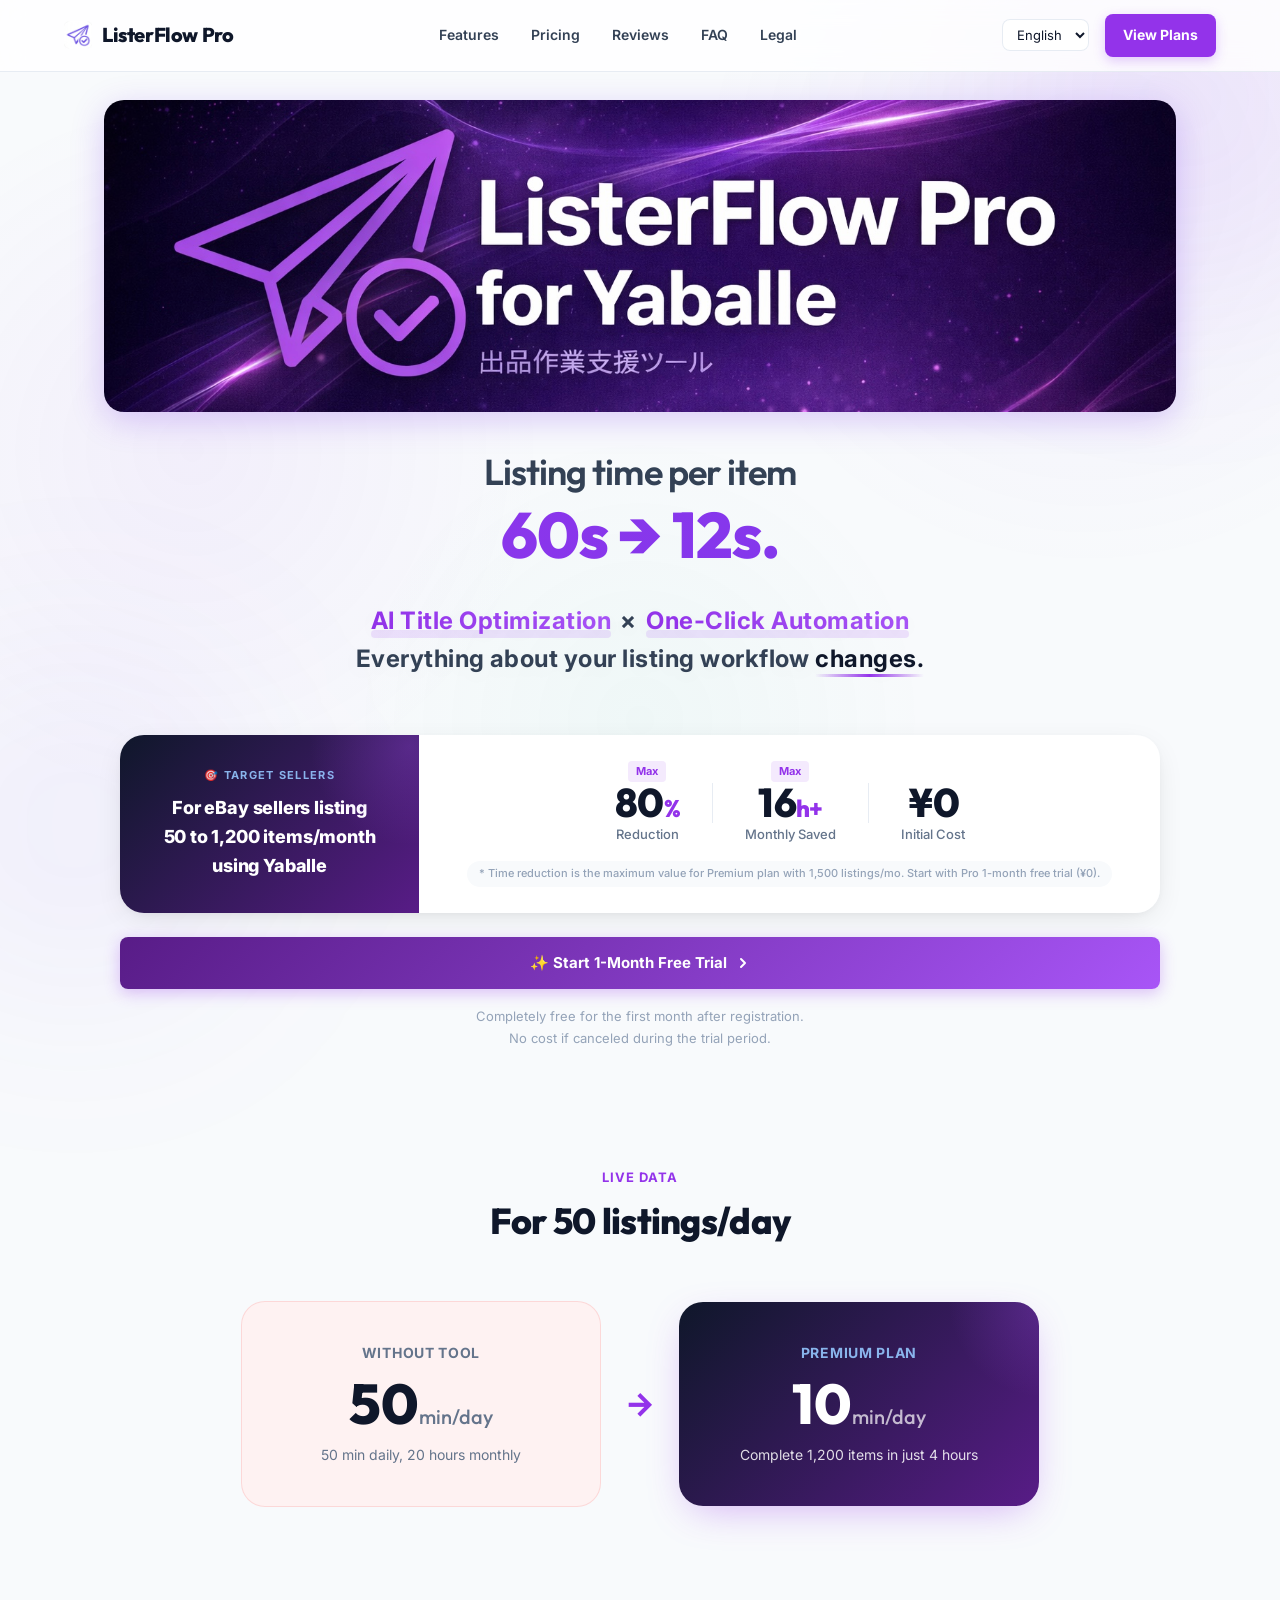
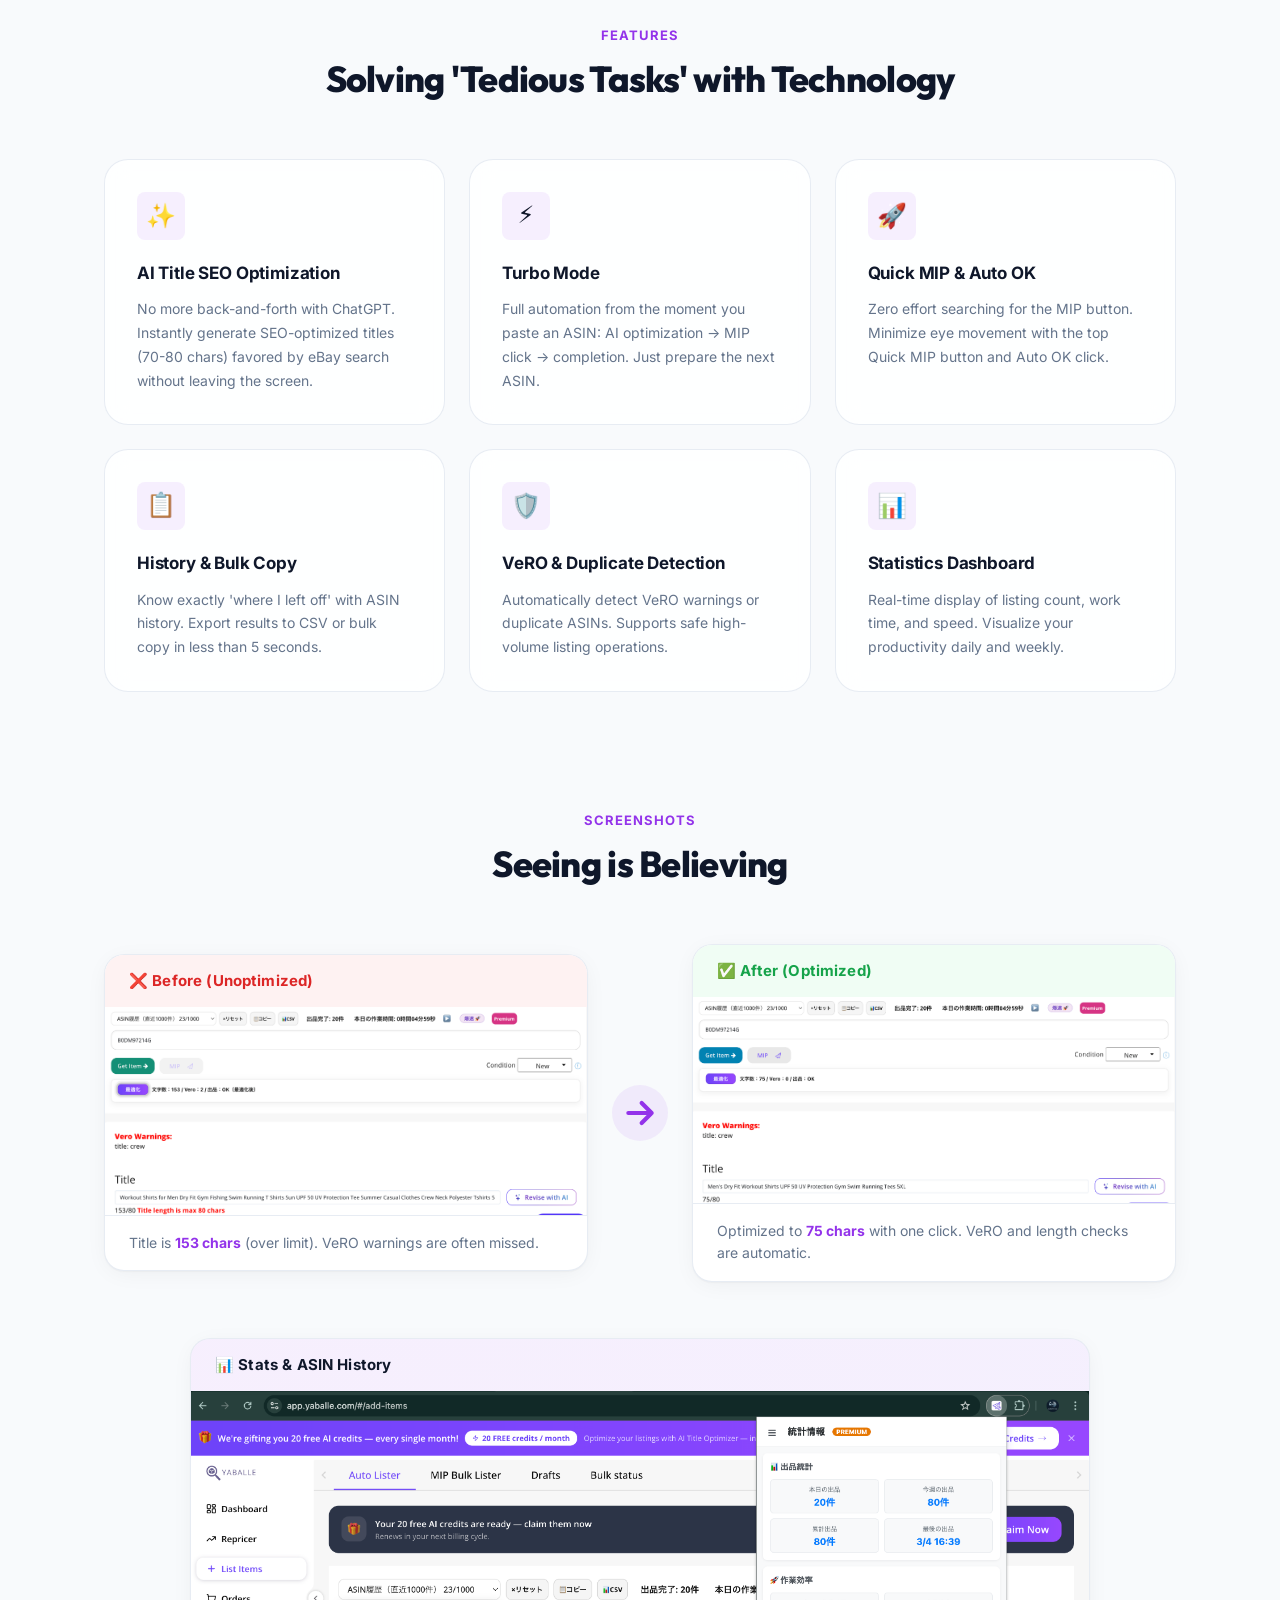
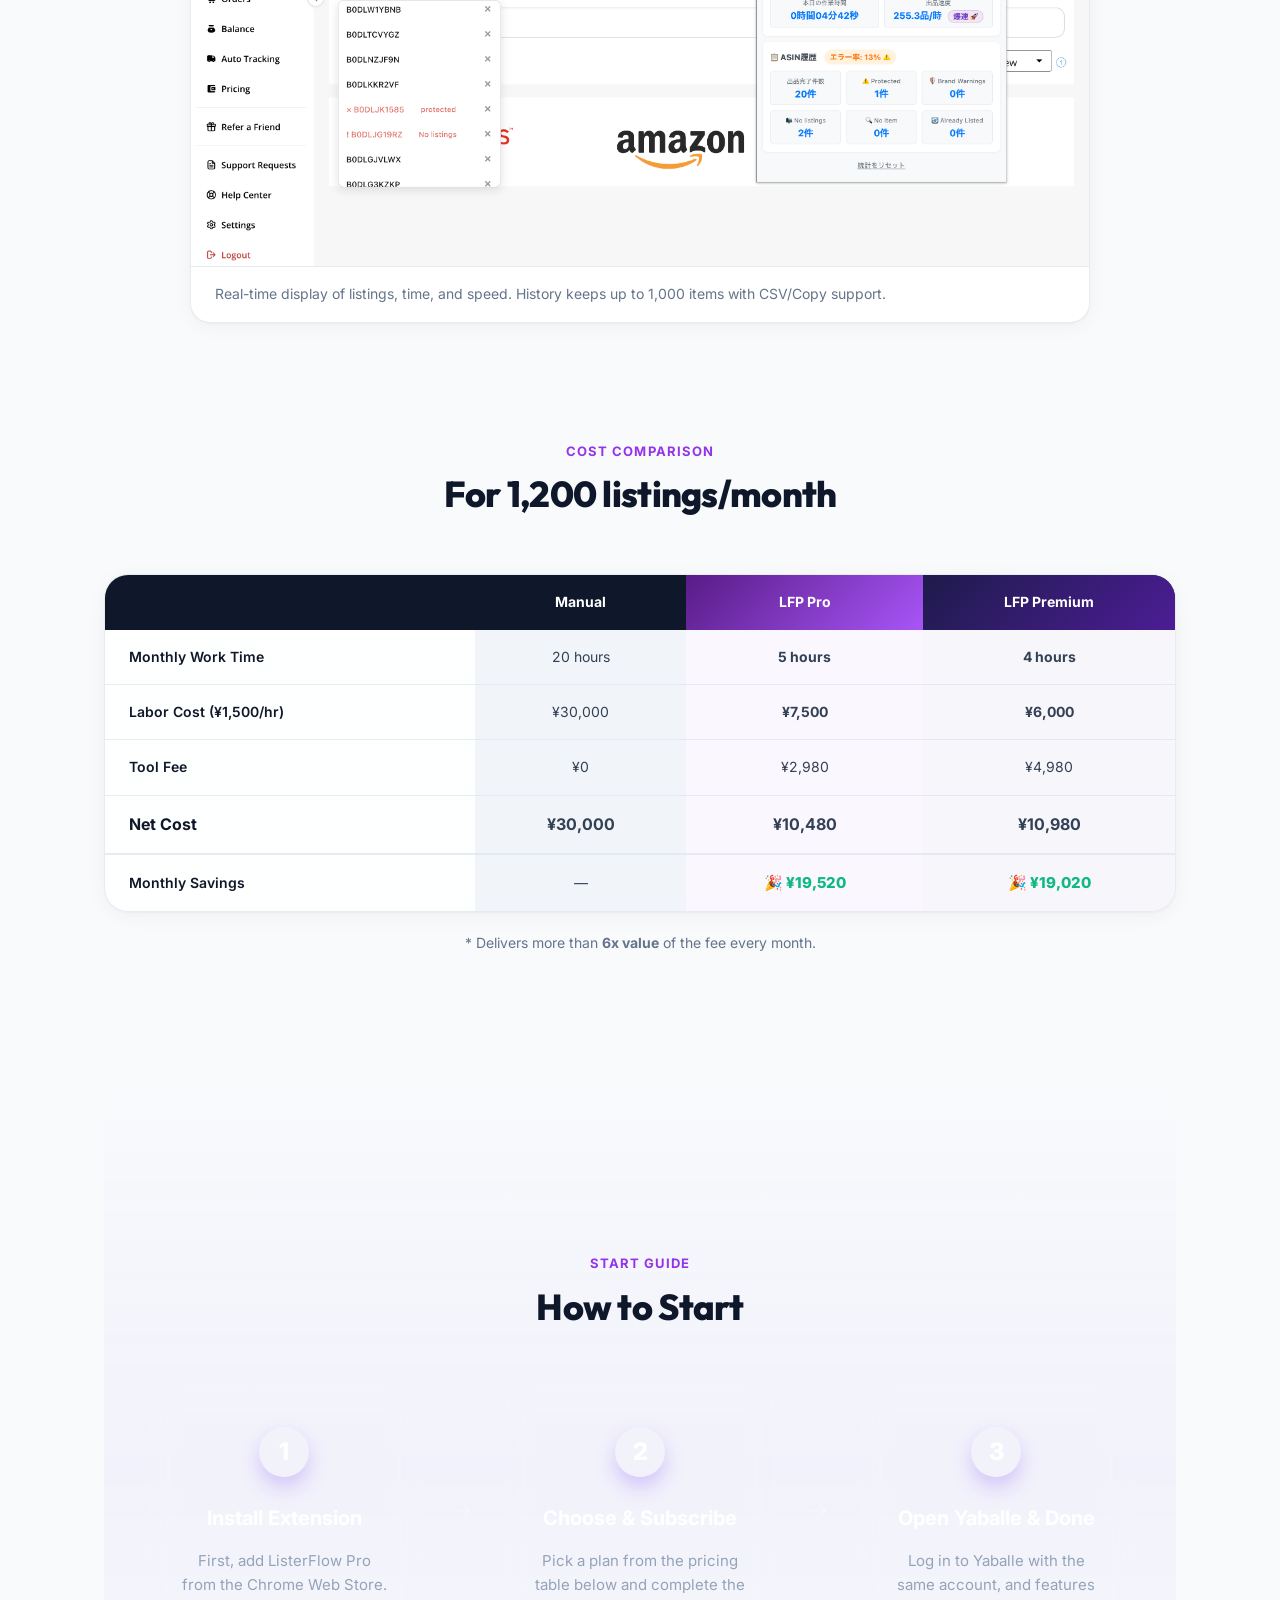
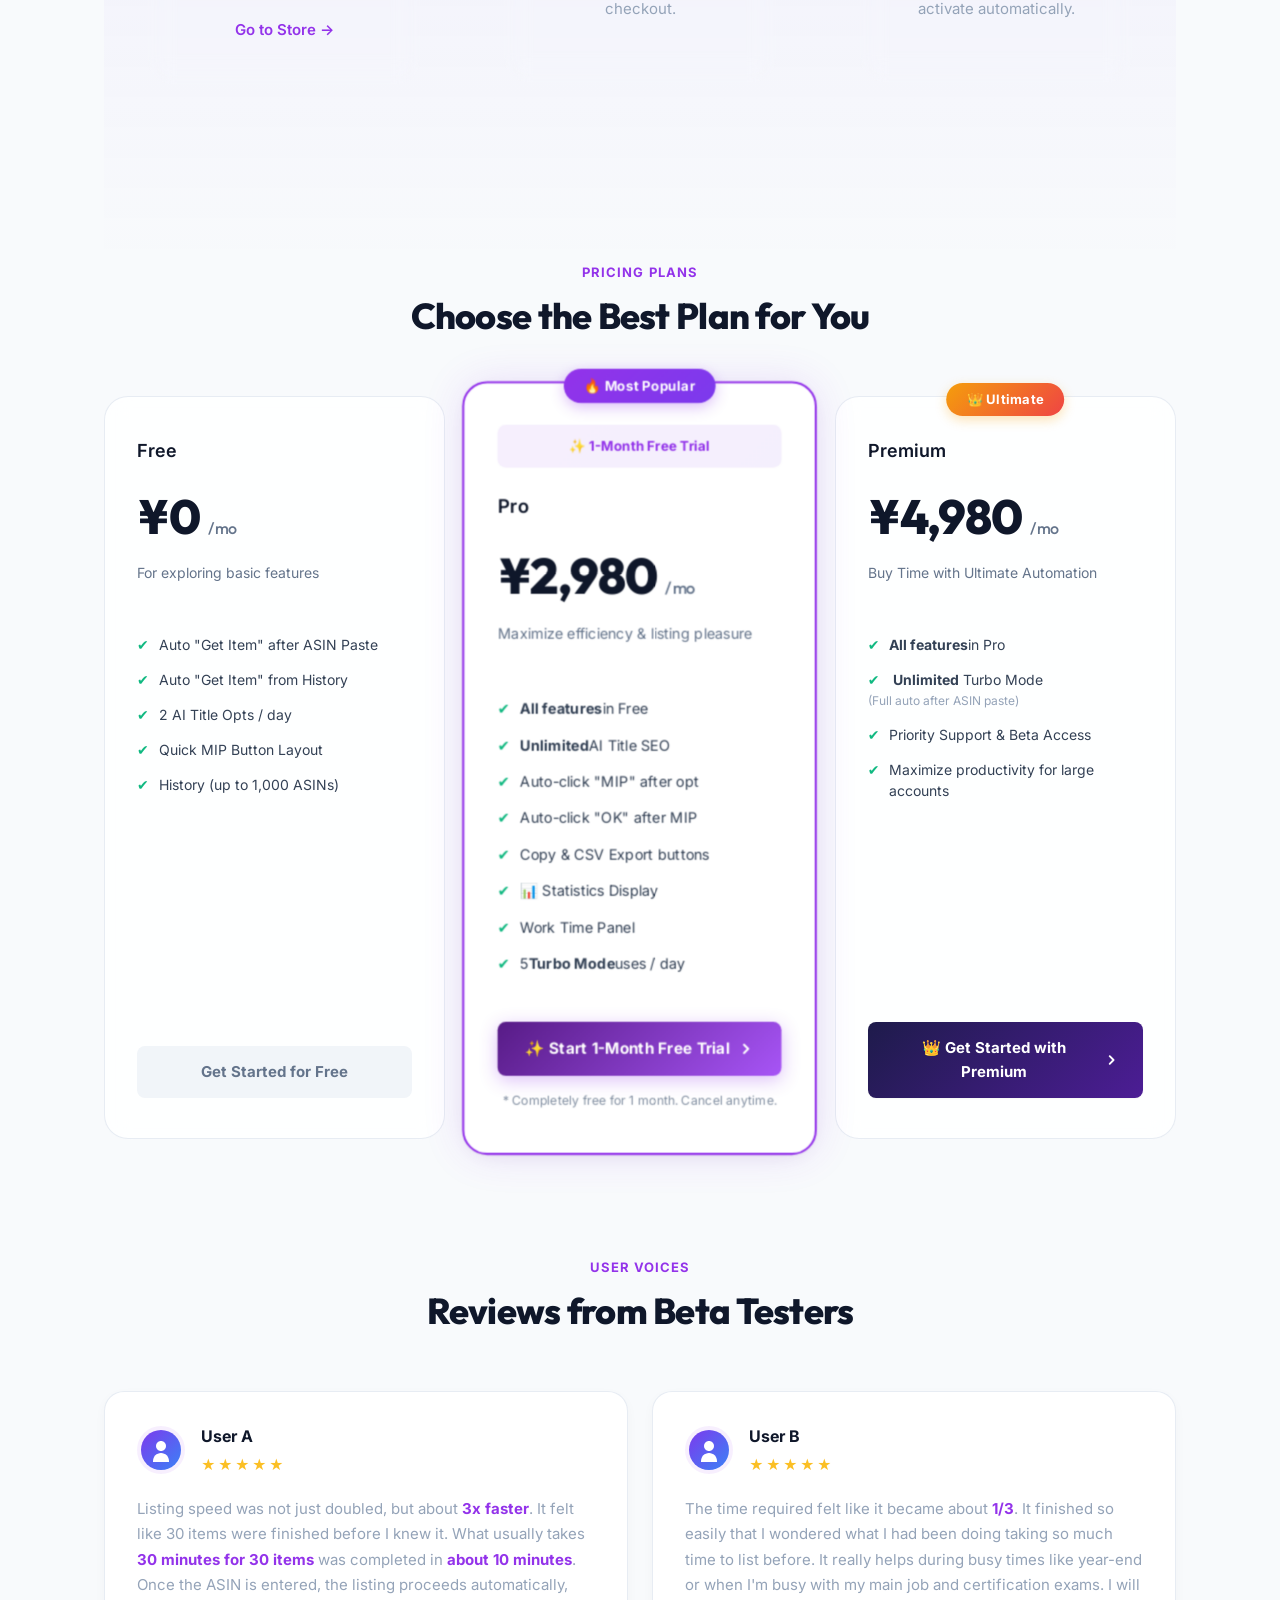
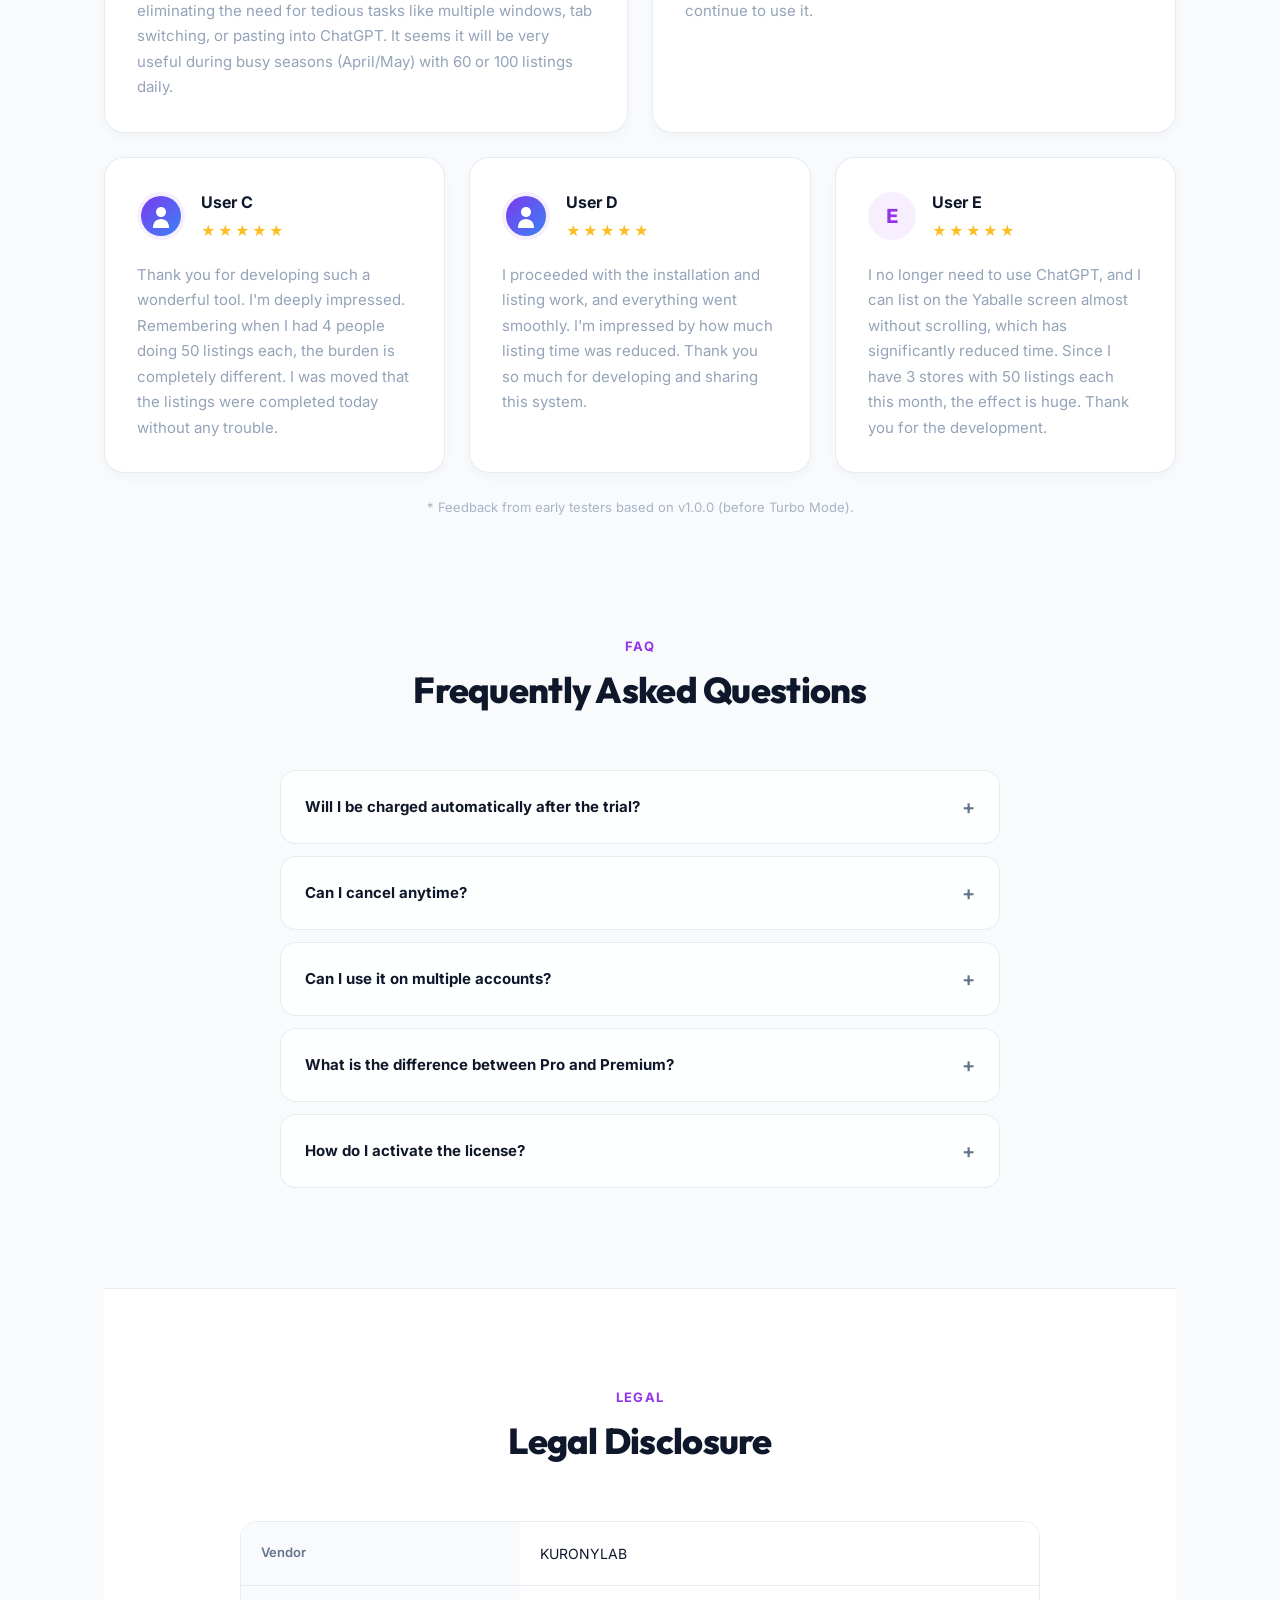
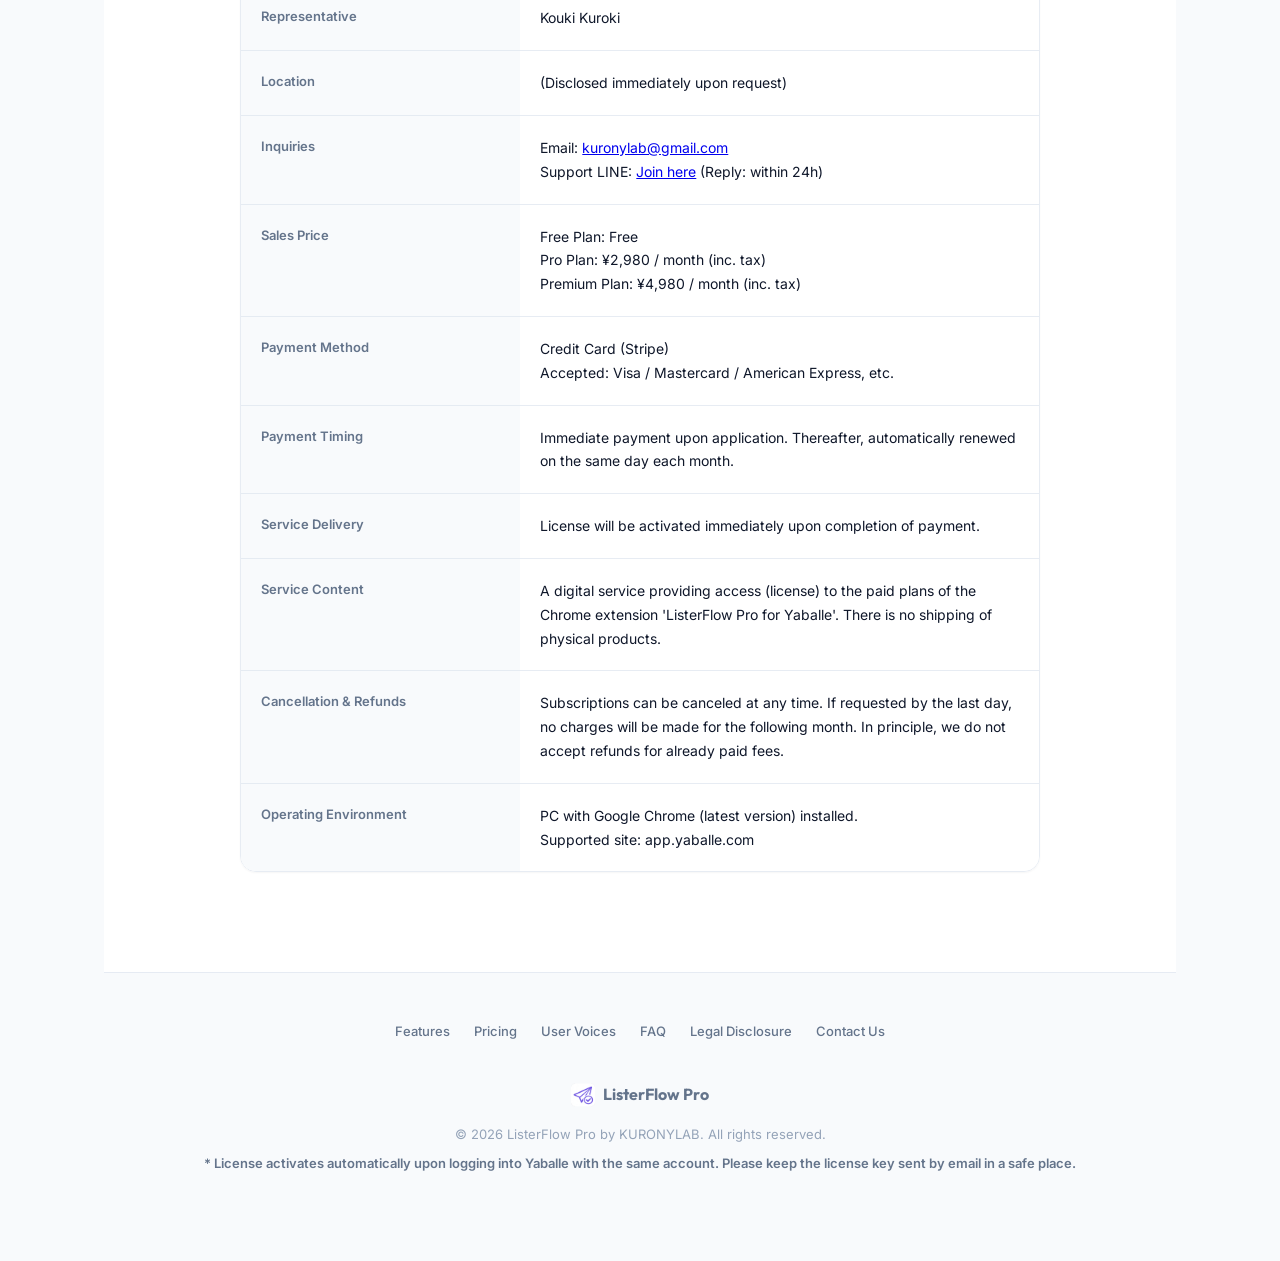
==== commit 39e3dc17: "Add How to Start section" ====
--- a/github-pages/index.html
+++ b/github-pages/index.html
@@ -265,6 +265,40 @@
                 </table>
             </div>
             <p class="savings-note" data-i18n="savings.note">※ ツール料金の<strong>6倍以上</strong>の価値を毎月生み出します</p>
+        </section>
+
+        <!-- How to Start -->
+        <section class="how-to-start" id="how">
+            <div class="container">
+                <h2 class="section-title">
+                    <span class="section-tag" data-i18n="how.tag">Start Guide</span>
+                    <span data-i18n="how.title">ご利用の流れ</span>
+                </h2>
+                <div class="steps-container">
+                    <div class="step-card">
+                        <div class="step-number">1</div>
+                        <h3 data-i18n="how.step1.title">拡張機能をインストール</h3>
+                        <p data-i18n="how.step1.desc">まずはChromeウェブストアからListerFlow Proを追加してください。</p>
+                        <a href="https://chromewebstore.google.com/" target="_blank" class="step-link" data-i18n="how.step1.btn">ストアへ行く →</a>
+                    </div>
+                    <div class="step-arrow">
+                        <svg width="24" height="24" viewBox="0 0 24 24" fill="none" stroke="currentColor" stroke-width="2" stroke-linecap="round" stroke-linejoin="round"><line x1="5" y1="12" x2="19" y2="12"></line><polyline points="12 5 19 12 12 19"></polyline></svg>
+                    </div>
+                    <div class="step-card">
+                        <div class="step-number">2</div>
+                        <h3 data-i18n="how.step2.title">プランを選択・購読</h3>
+                        <p data-i18n="how.step2.desc">下記の価格表から、用途に合わせたプランを選んで決済を完了させます。</p>
+                    </div>
+                    <div class="step-arrow">
+                        <svg width="24" height="24" viewBox="0 0 24 24" fill="none" stroke="currentColor" stroke-width="2" stroke-linecap="round" stroke-linejoin="round"><line x1="5" y1="12" x2="19" y2="12"></line><polyline points="12 5 19 12 12 19"></polyline></svg>
+                    </div>
+                    <div class="step-card">
+                        <div class="step-number">3</div>
+                        <h3 data-i18n="how.step3.title">Yaballeを開いて完了</h3>
+                        <p data-i18n="how.step3.desc">同じアカウントでYaballeにログインすると、自動的に機能が有効化されます。</p>
+                    </div>
+                </div>
+            </div>
         </section>
 
         <!-- Pricing Grid -->
@@ -634,6 +668,15 @@
                 "savings.val.result.pro": "🎉 19,520円",
                 "savings.val.result.premium": "🎉 19,020円",
                 "savings.note": "※ ツール料金の<strong>6倍以上</strong>の価値を毎月生み出します",
+                "how.tag": "Start Guide",
+                "how.title": "ご利用の流れ",
+                "how.step1.title": "拡張機能をインストール",
+                "how.step1.desc": "まずはChromeウェブストアからListerFlow Proを追加してください。",
+                "how.step1.btn": "ストアへ行く →",
+                "how.step2.title": "プランを選択・購読",
+                "how.step2.desc": "下記の価格表から、用途に合わせたプランを選んで決済を完了させます。",
+                "how.step3.title": "Yaballeを開いて完了",
+                "how.step3.desc": "同じアカウントでYaballeにログインすると、自動的に機能が有効化されます。",
                 "pricing.tag": "料金プラン",
                 "pricing.title": "あなたに最適なプランを選択",
                 "pricing.unit.month": "/ 月",
@@ -796,6 +839,15 @@
                 "savings.val.result.pro": "🎉 ¥19,520",
                 "savings.val.result.premium": "🎉 ¥19,020",
                 "savings.note": "* Delivers more than <strong>6x value</strong> of the fee every month.",
+                "how.tag": "Start Guide",
+                "how.title": "How to Start",
+                "how.step1.title": "Install Extension",
+                "how.step1.desc": "First, add ListerFlow Pro from the Chrome Web Store.",
+                "how.step1.btn": "Go to Store →",
+                "how.step2.title": "Choose & Subscribe",
+                "how.step2.desc": "Pick a plan from the pricing table below and complete the checkout.",
+                "how.step3.title": "Open Yaballe & Done",
+                "how.step3.desc": "Log in to Yaballe with the same account, and features activate automatically.",
                 "pricing.tag": "Pricing Plans",
                 "pricing.title": "Choose the Best Plan for You",
                 "pricing.unit.month": "/ mo",
--- a/github-pages/purchase.css
+++ b/github-pages/purchase.css
@@ -1608,3 +1608,111 @@
 .btn-current .spinner {
     border-top-color: var(--primary);
 }
+
+/* How to Start Section */
+.how-to-start {
+    padding: 100px 0;
+    background: linear-gradient(180deg, rgba(8, 5, 20, 0) 0%, rgba(139, 92, 246, 0.05) 50%, rgba(8, 5, 20, 0) 100%);
+}
+
+.steps-container {
+    display: flex;
+    justify-content: center;
+    align-items: flex-start;
+    gap: 30px;
+    margin-top: 50px;
+    max-width: 1100px;
+    margin-left: auto;
+    margin-right: auto;
+    padding: 0 20px;
+}
+
+.step-card {
+    flex: 1;
+    background: rgba(255, 255, 255, 0.03);
+    border: 1px solid rgba(255, 255, 255, 0.08);
+    backdrop-filter: blur(12px);
+    border-radius: 24px;
+    padding: 40px 30px;
+    text-align: center;
+    transition: all 0.3s ease;
+    position: relative;
+}
+
+.step-card:hover {
+    background: rgba(255, 255, 255, 0.05);
+    border-color: rgba(139, 92, 246, 0.3);
+    transform: translateY(-5px);
+}
+
+.step-number {
+    width: 50px;
+    height: 50px;
+    background: linear-gradient(135deg, var(--primary), var(--secondary));
+    border-radius: 50%;
+    display: flex;
+    align-items: center;
+    justify-content: center;
+    font-size: 24px;
+    font-weight: 800;
+    color: white;
+    margin: 0 auto 25px;
+    box-shadow: 0 10px 20px rgba(139, 92, 246, 0.3);
+}
+
+.step-card h3 {
+    font-size: 20px;
+    font-weight: 700;
+    margin-bottom: 15px;
+    color: white;
+}
+
+.step-card p {
+    font-size: 15px;
+    color: var(--text-muted);
+    line-height: 1.6;
+    margin-bottom: 20px;
+}
+
+.step-link {
+    display: inline-block;
+    color: var(--primary);
+    text-decoration: none;
+    font-weight: 600;
+    font-size: 15px;
+    transition: all 0.2s ease;
+}
+
+.step-link:hover {
+    color: var(--secondary);
+    transform: translateX(5px);
+}
+
+.step-arrow {
+    display: flex;
+    align-items: center;
+    justify-content: center;
+    height: 50px;
+    margin-top: 100px;
+    color: rgba(255, 255, 255, 0.2);
+}
+
+/* Responsive Steps */
+@media (max-width: 992px) {
+    .steps-container {
+        flex-direction: column;
+        align-items: center;
+        gap: 20px;
+    }
+    
+    .step-arrow {
+        transform: rotate(90deg);
+        margin: 10px 0;
+        height: auto;
+    }
+    
+    .step-card {
+        width: 100%;
+        max-width: 500px;
+    }
+}
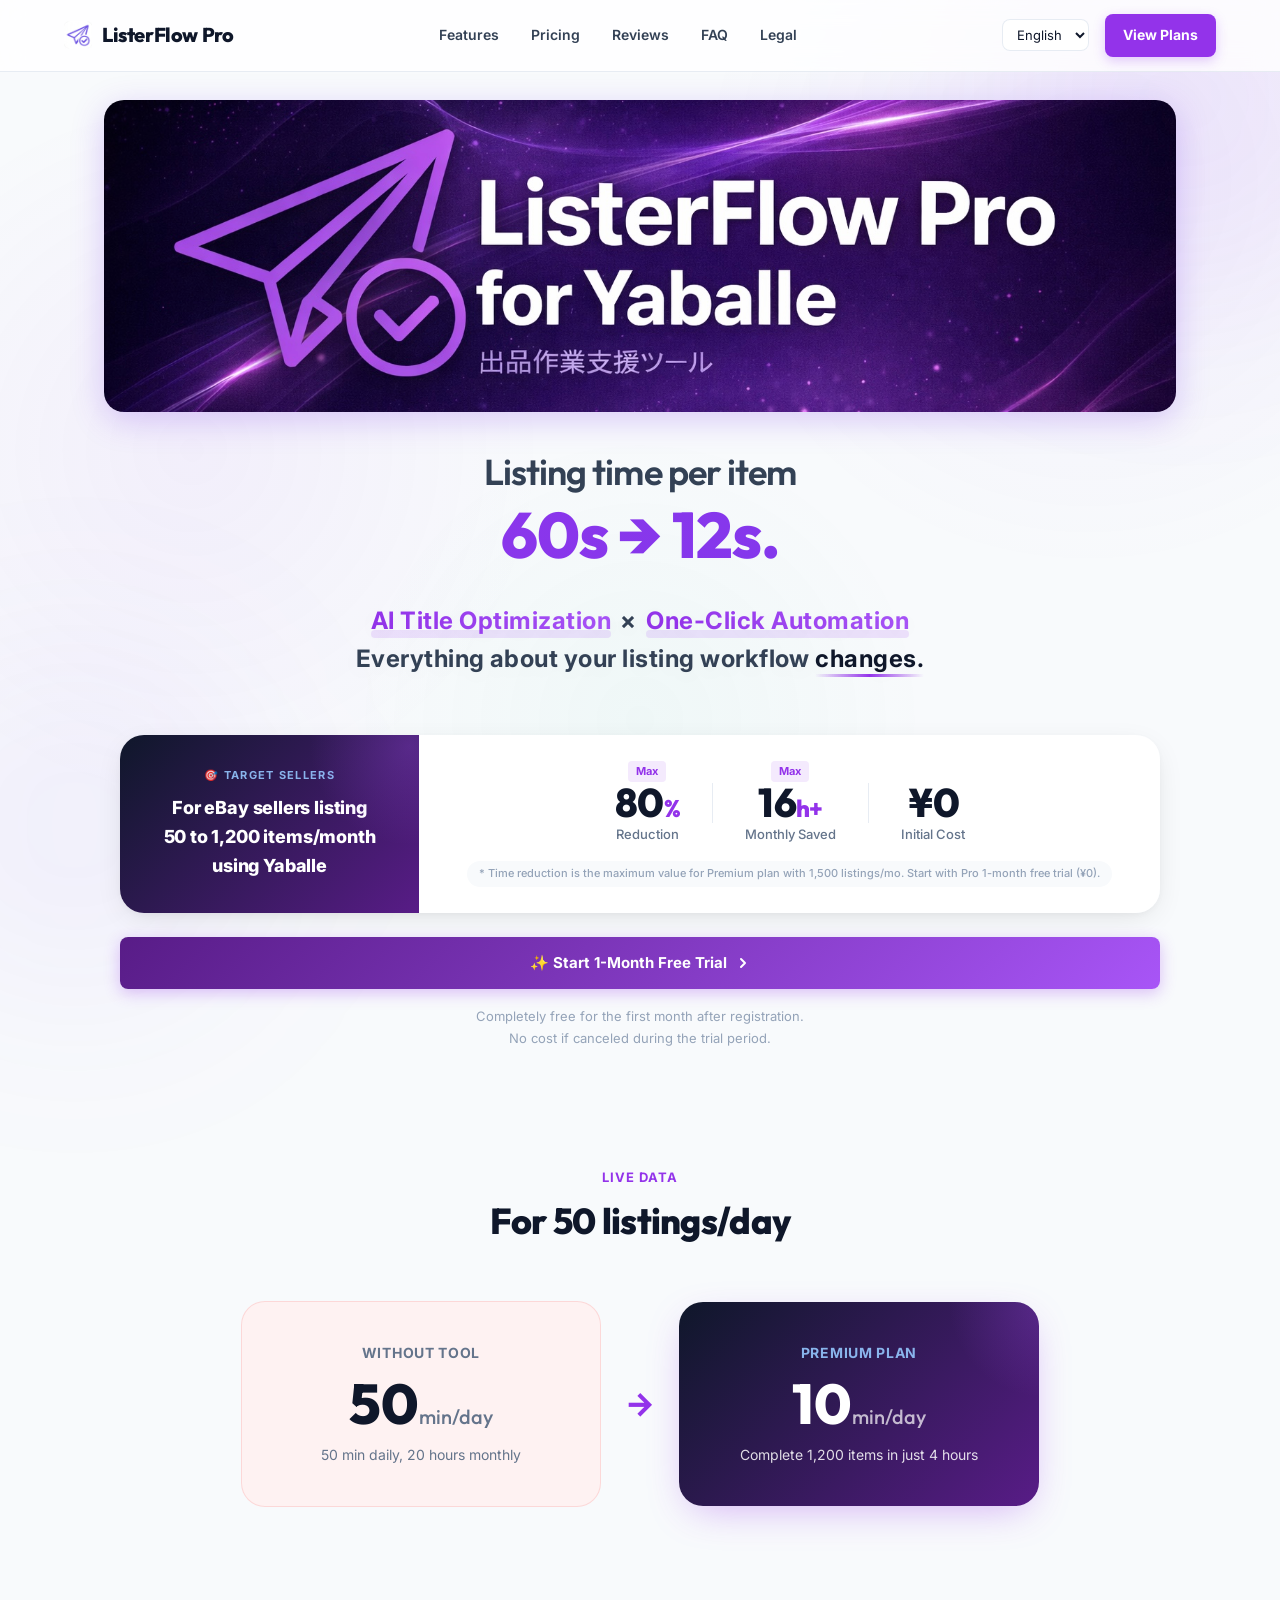
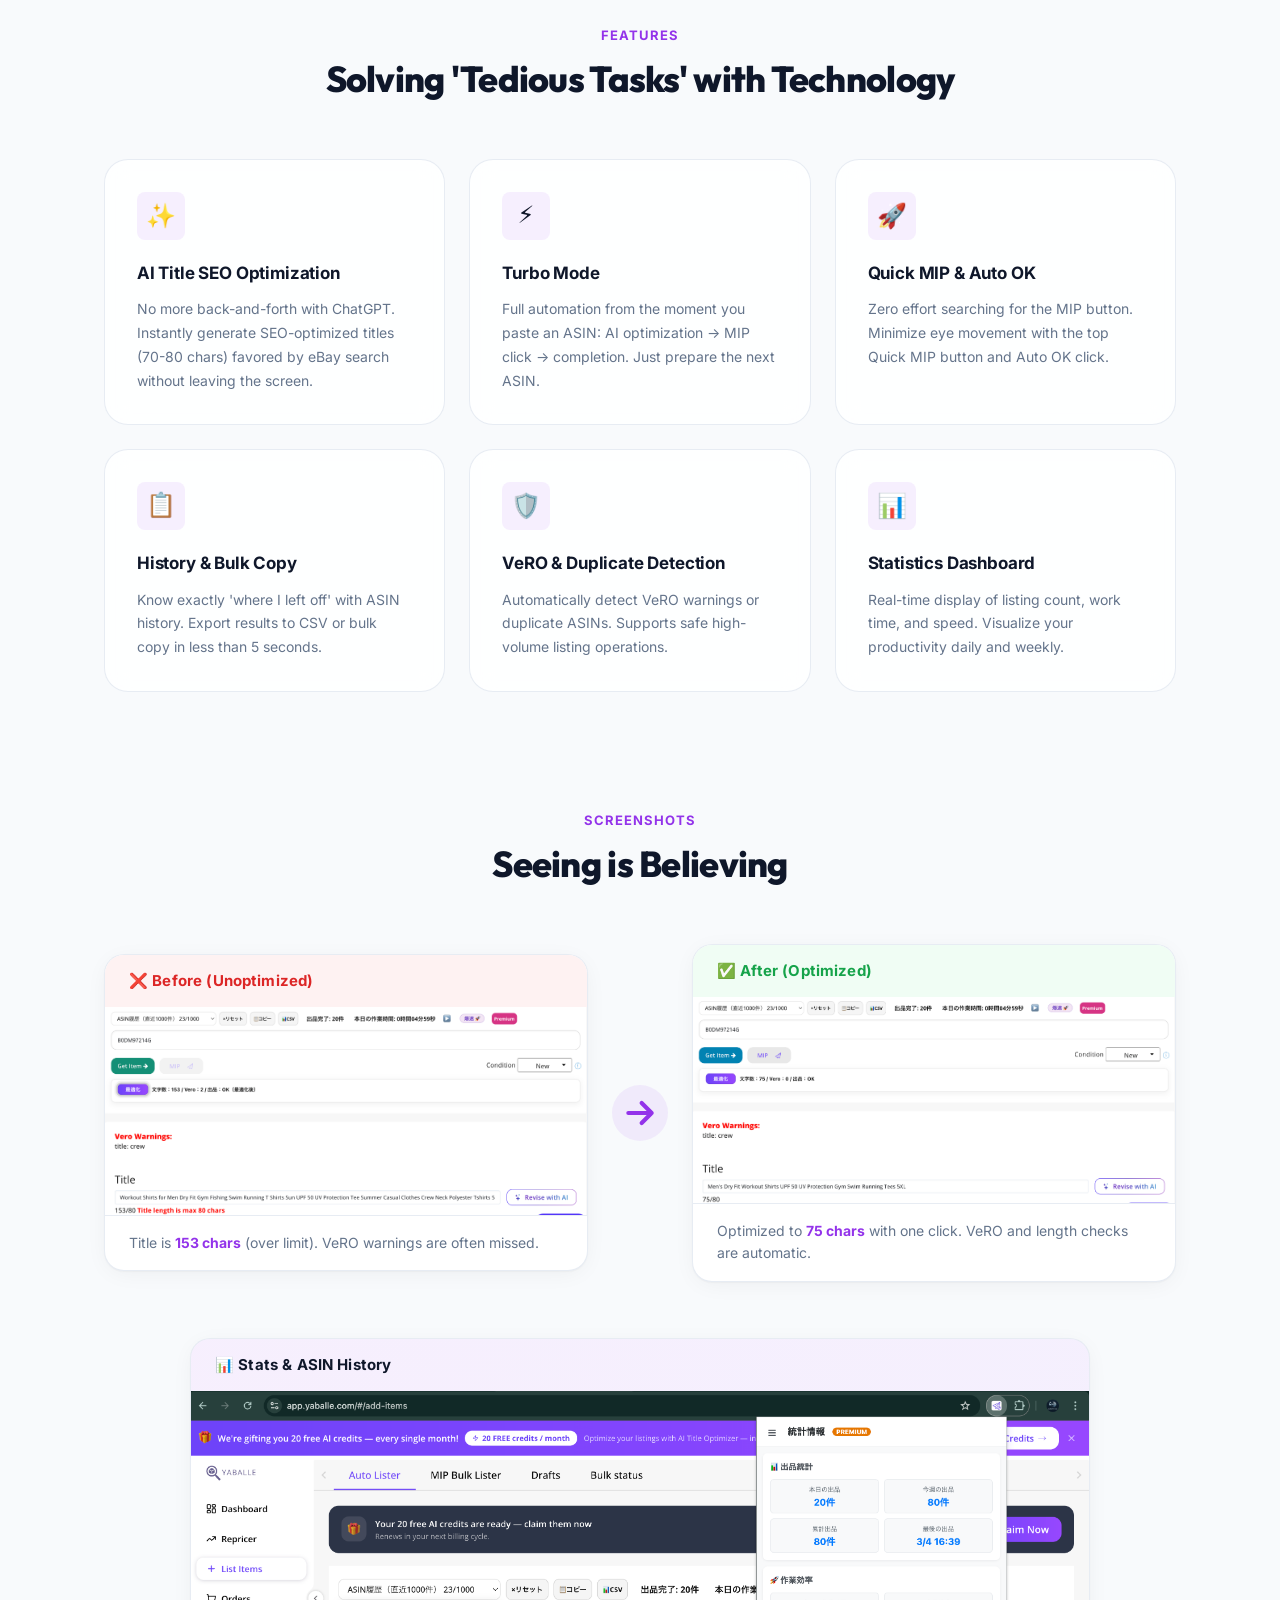
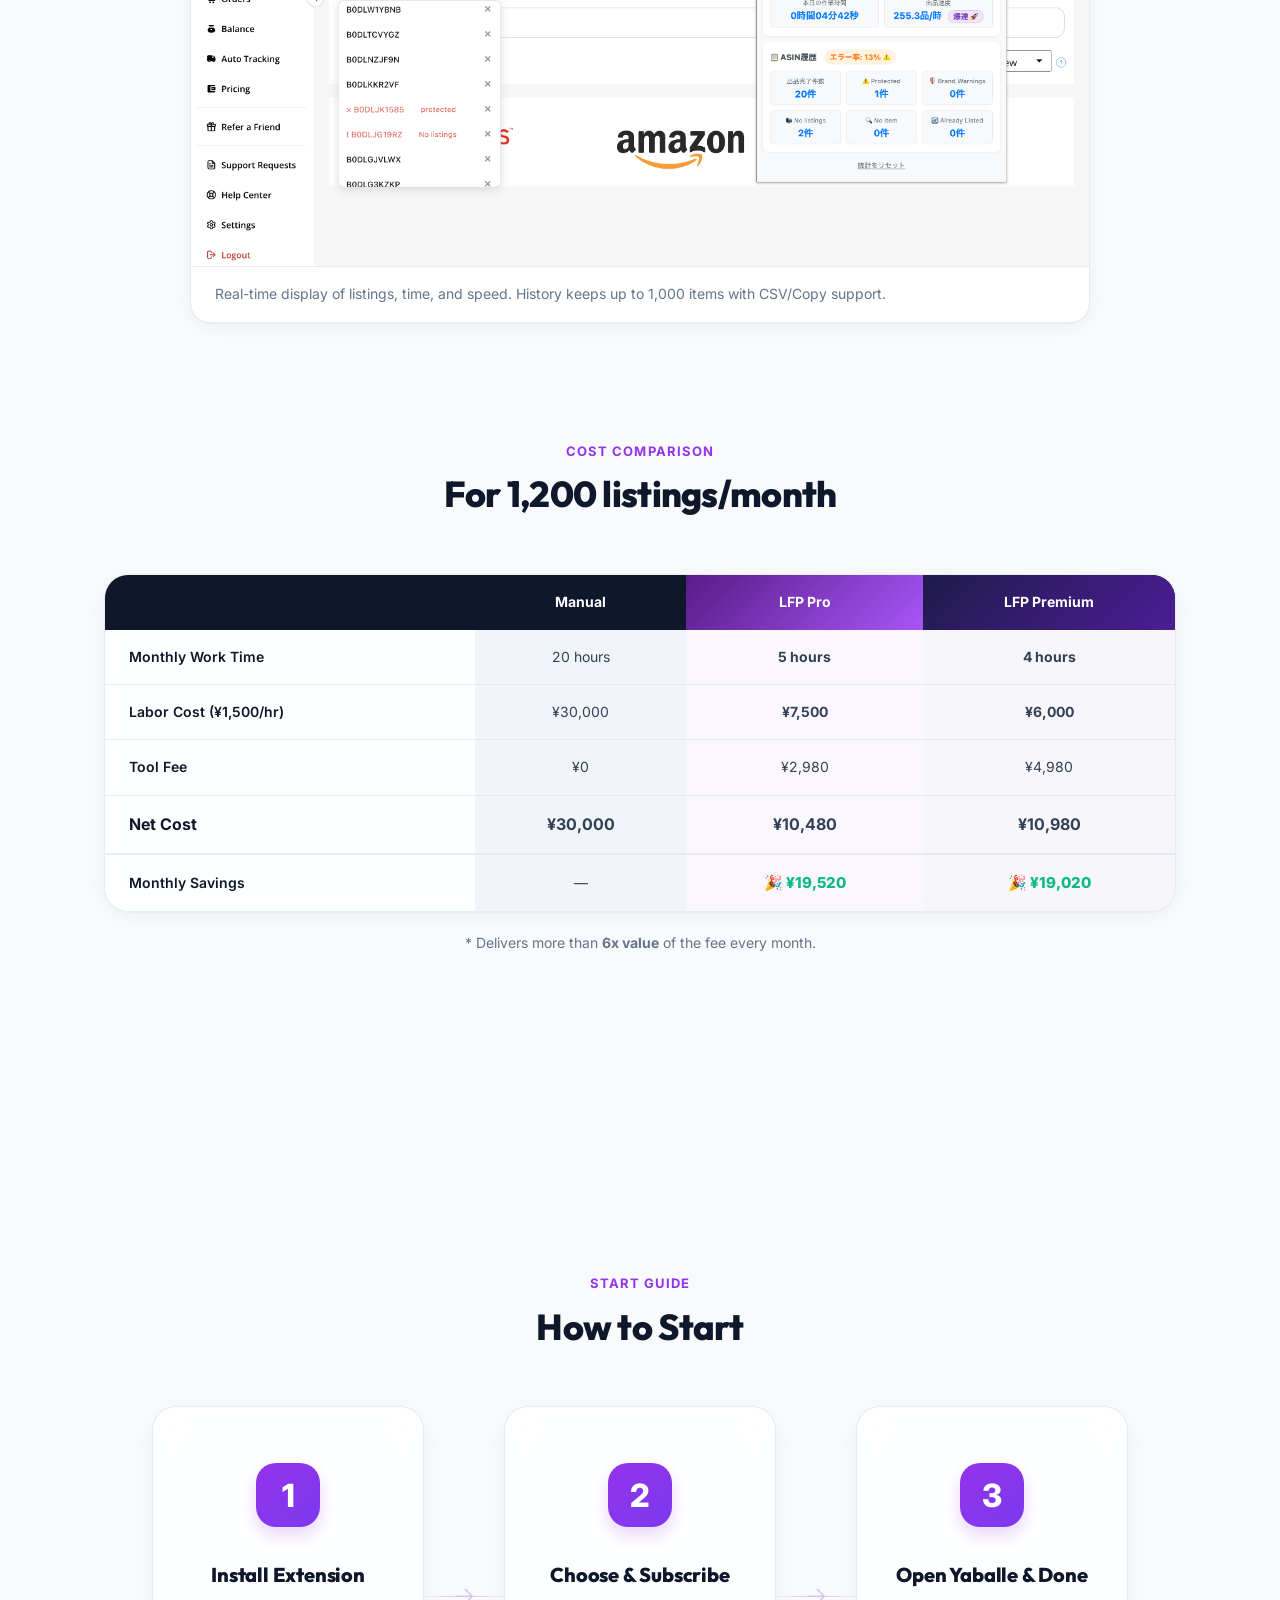
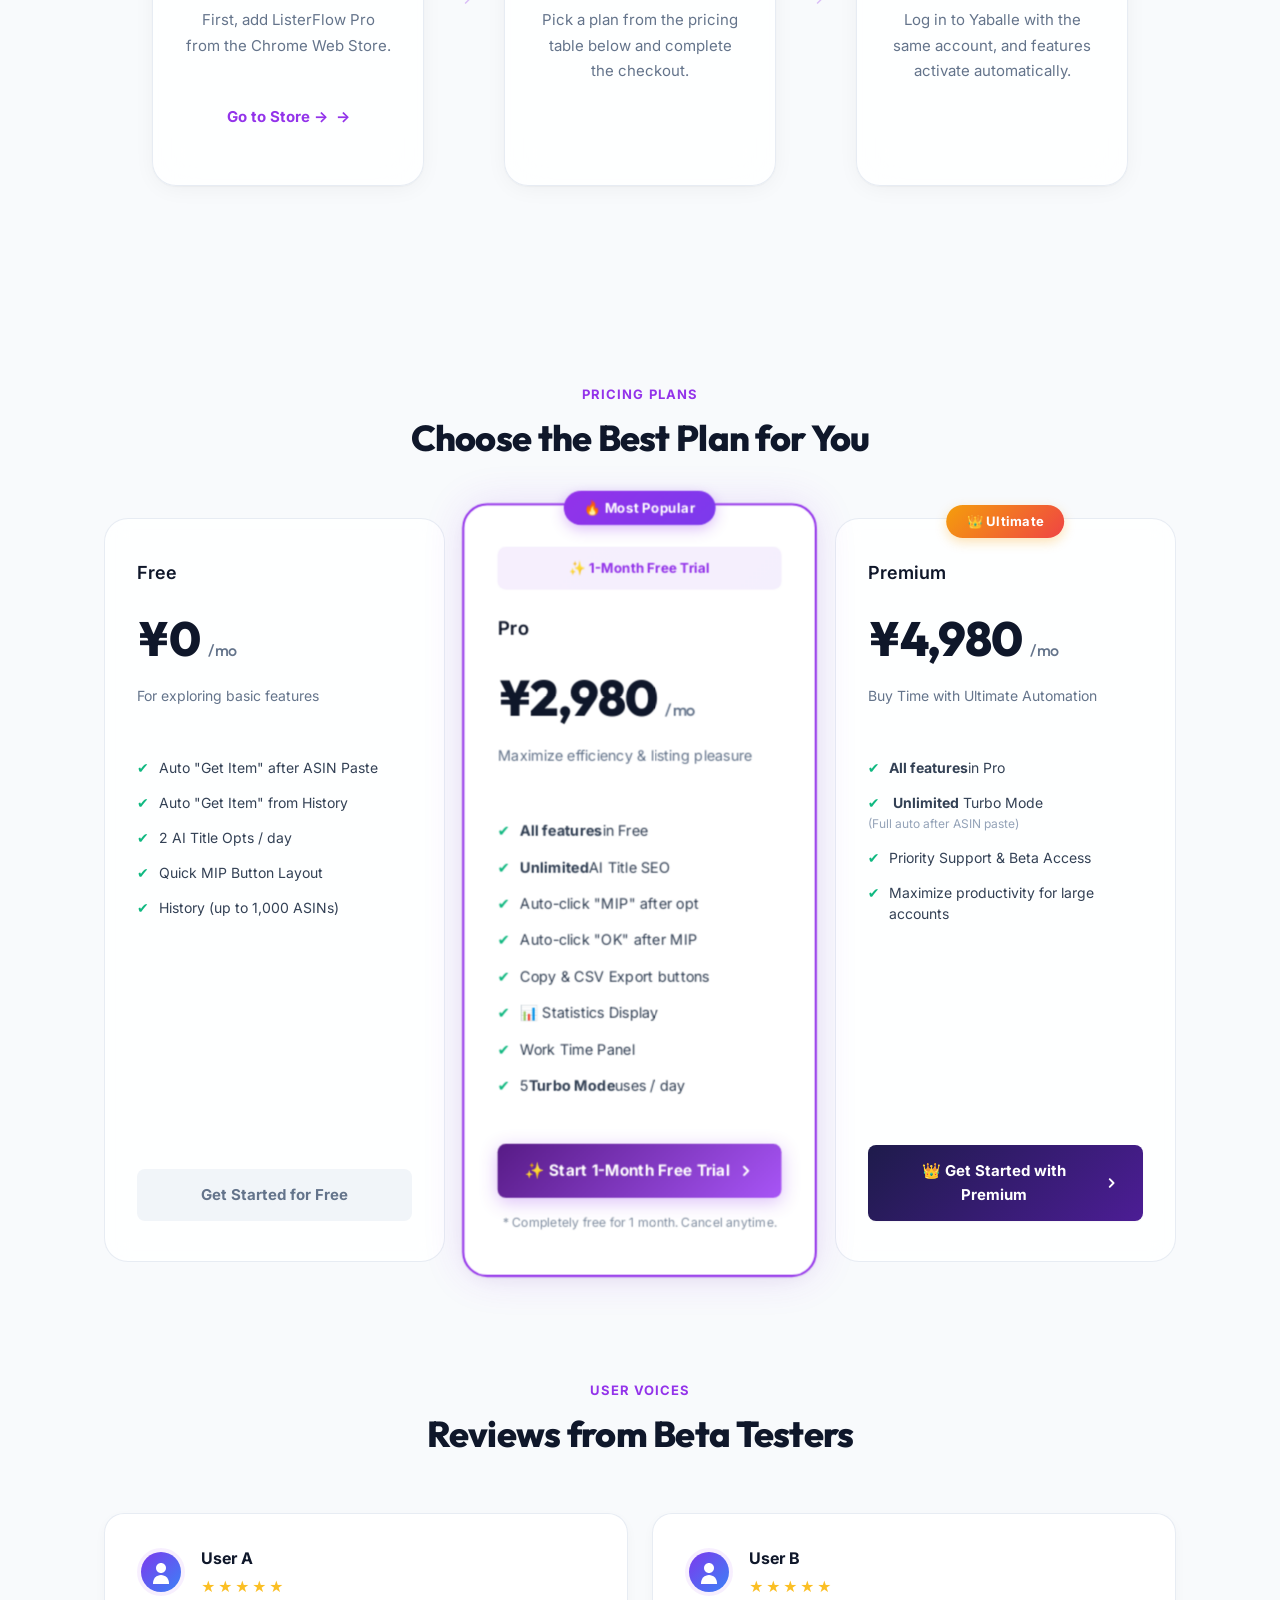
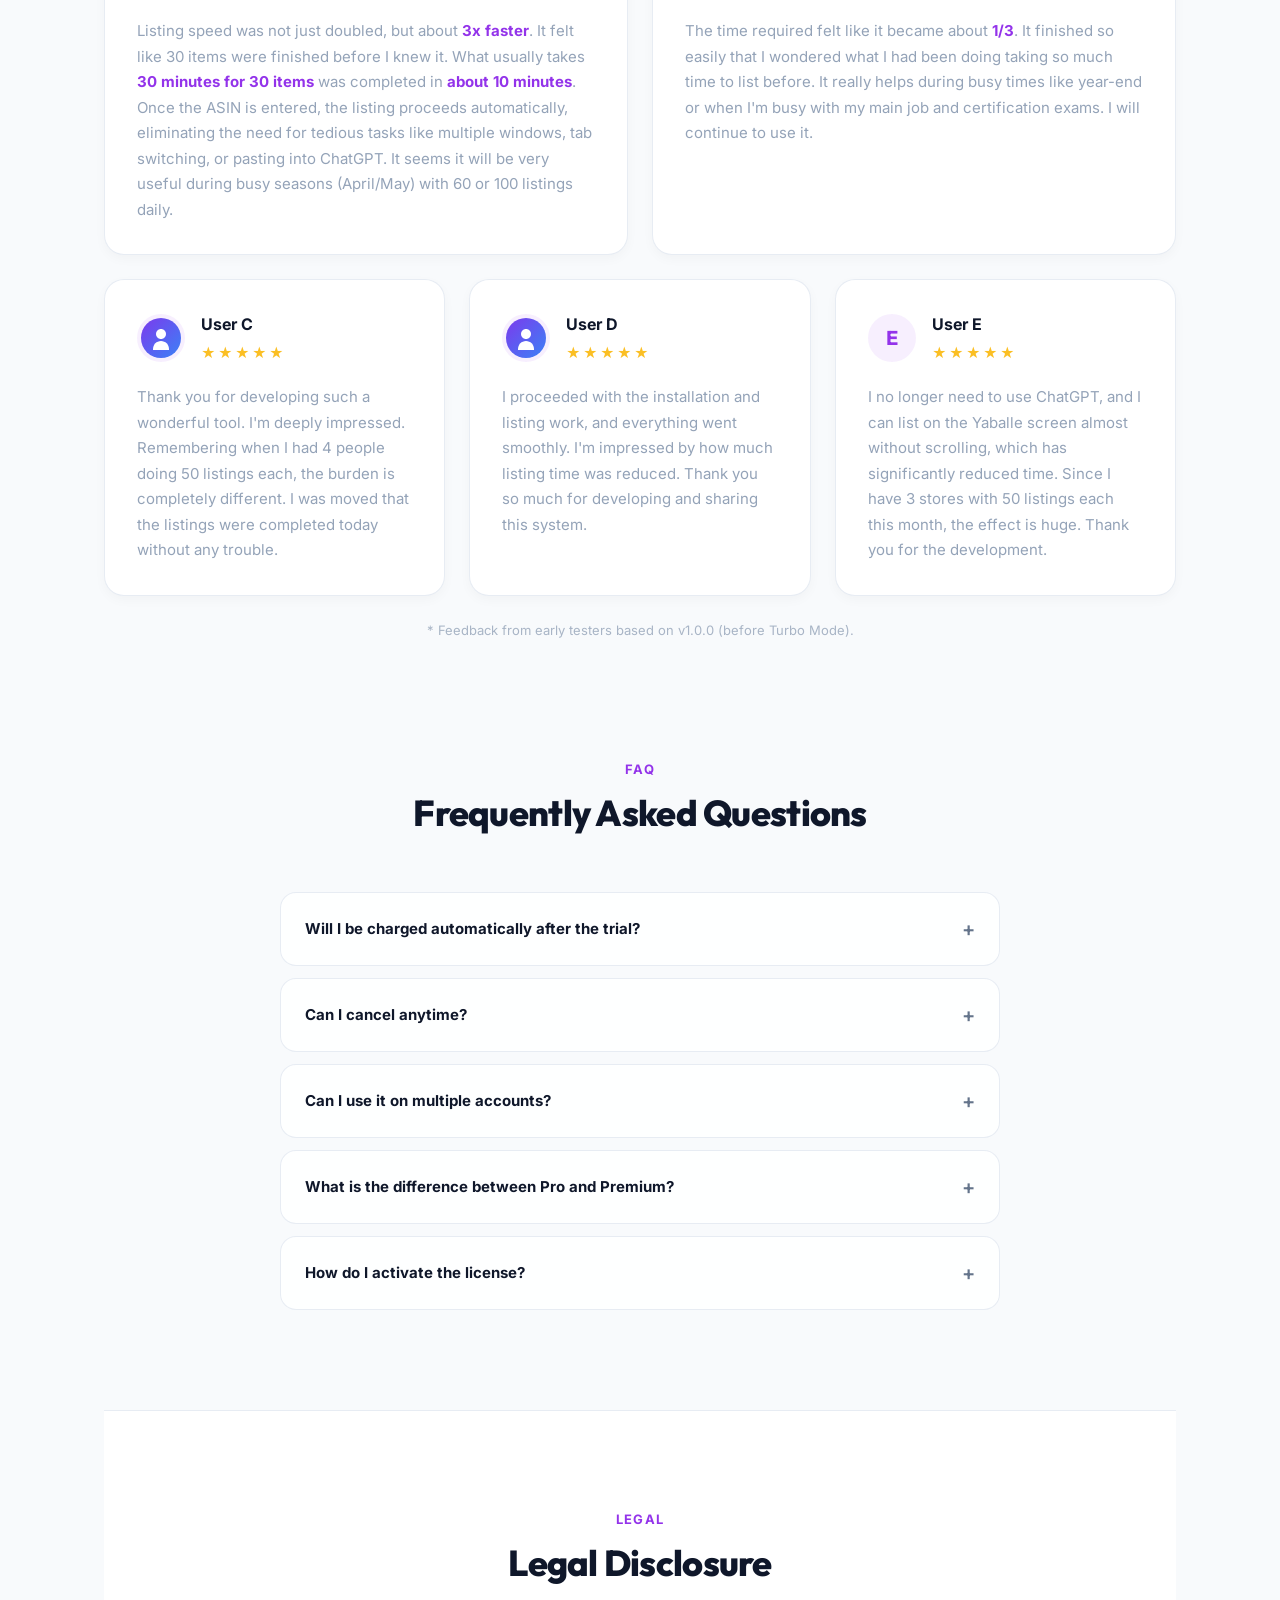
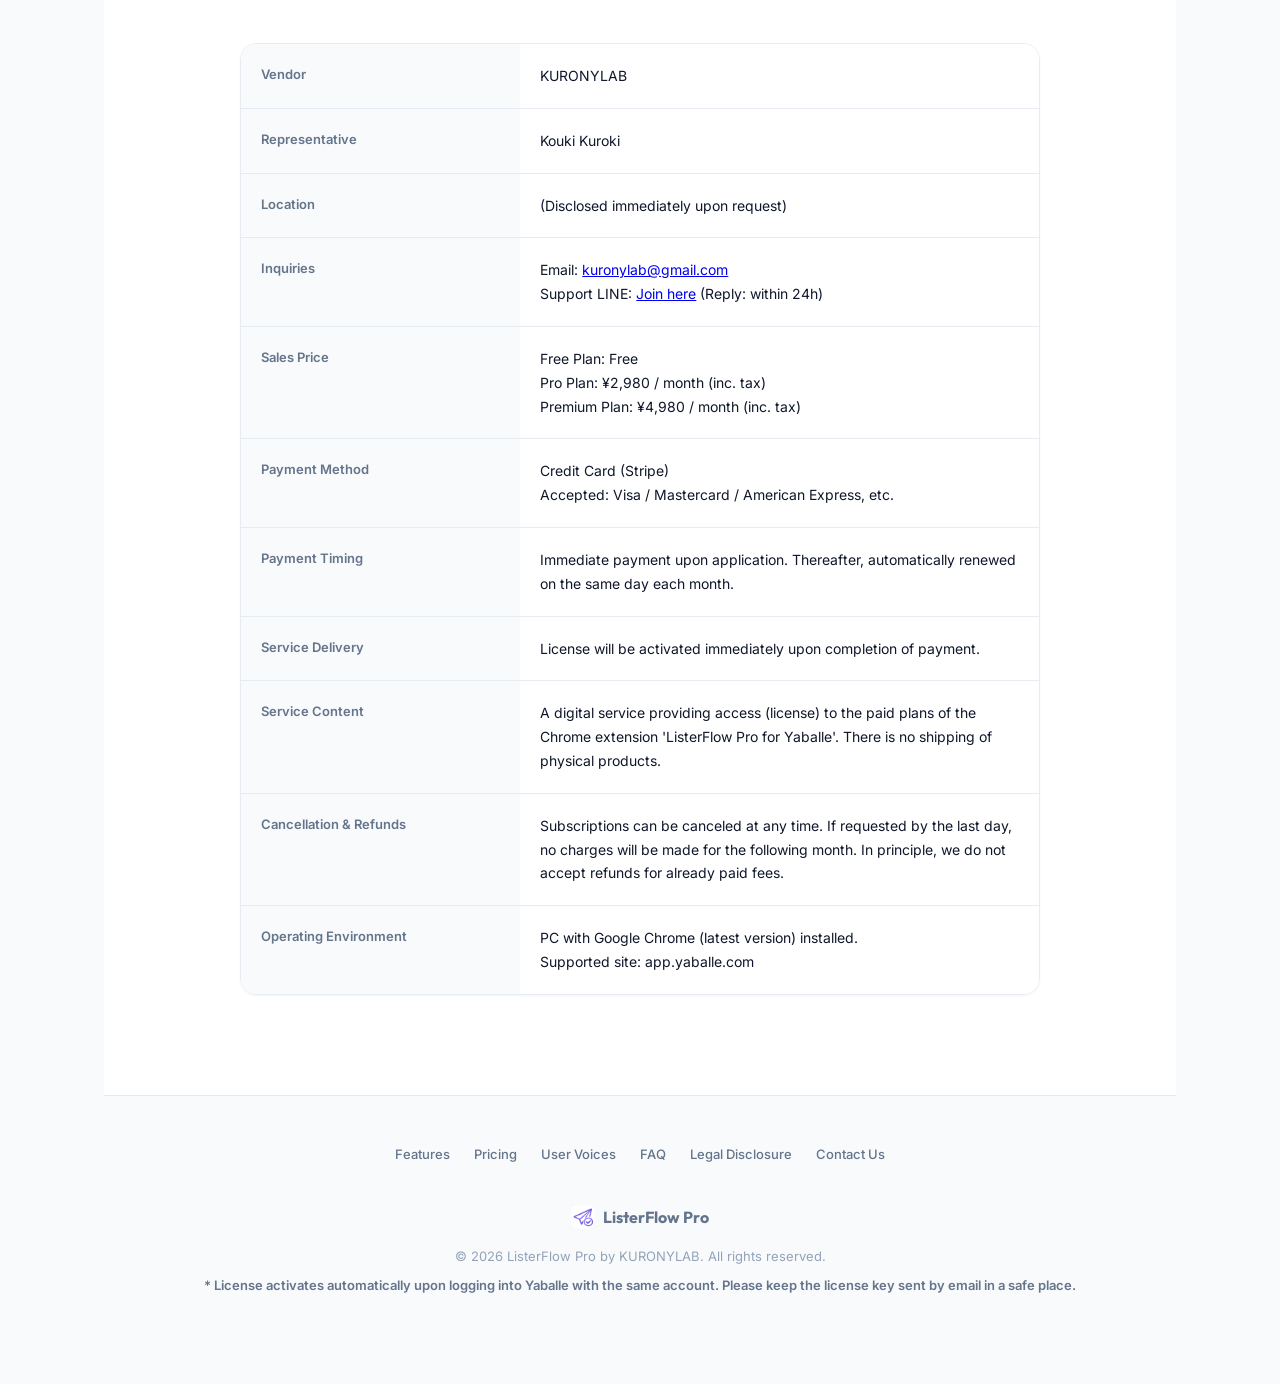
==== commit e4e9632a: "Premium redesign for How to Start section" ====
--- a/github-pages/index.html
+++ b/github-pages/index.html
@@ -279,19 +279,18 @@
                         <div class="step-number">1</div>
                         <h3 data-i18n="how.step1.title">拡張機能をインストール</h3>
                         <p data-i18n="how.step1.desc">まずはChromeウェブストアからListerFlow Proを追加してください。</p>
-                        <a href="https://chromewebstore.google.com/" target="_blank" class="step-link" data-i18n="how.step1.btn">ストアへ行く →</a>
-                    </div>
-                    <div class="step-arrow">
-                        <svg width="24" height="24" viewBox="0 0 24 24" fill="none" stroke="currentColor" stroke-width="2" stroke-linecap="round" stroke-linejoin="round"><line x1="5" y1="12" x2="19" y2="12"></line><polyline points="12 5 19 12 12 19"></polyline></svg>
-                    </div>
+                        <a href="https://chromewebstore.google.com/" target="_blank" class="step-link">
+                            <span data-i18n="how.step1.btn">ストアへ行く</span>
+                            <span class="link-arrow">→</span>
+                        </a>
+                    </div>
+                    <div class="step-arrow"></div>
                     <div class="step-card">
                         <div class="step-number">2</div>
                         <h3 data-i18n="how.step2.title">プランを選択・購読</h3>
                         <p data-i18n="how.step2.desc">下記の価格表から、用途に合わせたプランを選んで決済を完了させます。</p>
                     </div>
-                    <div class="step-arrow">
-                        <svg width="24" height="24" viewBox="0 0 24 24" fill="none" stroke="currentColor" stroke-width="2" stroke-linecap="round" stroke-linejoin="round"><line x1="5" y1="12" x2="19" y2="12"></line><polyline points="12 5 19 12 12 19"></polyline></svg>
-                    </div>
+                    <div class="step-arrow"></div>
                     <div class="step-card">
                         <div class="step-number">3</div>
                         <h3 data-i18n="how.step3.title">Yaballeを開いて完了</h3>
--- a/github-pages/purchase.css
+++ b/github-pages/purchase.css
@@ -1609,110 +1609,152 @@
     border-top-color: var(--primary);
 }
 
-/* How to Start Section */
+/* How to Start Section - Premium Redesign */
 .how-to-start {
-    padding: 100px 0;
-    background: linear-gradient(180deg, rgba(8, 5, 20, 0) 0%, rgba(139, 92, 246, 0.05) 50%, rgba(8, 5, 20, 0) 100%);
+    padding: 120px 0;
+    position: relative;
+    z-index: 1;
 }
 
 .steps-container {
     display: flex;
     justify-content: center;
-    align-items: flex-start;
-    gap: 30px;
-    margin-top: 50px;
-    max-width: 1100px;
-    margin-left: auto;
-    margin-right: auto;
-    padding: 0 20px;
+    align-items: center;
+    gap: 0;
+    max-width: 1200px;
+    margin: 56px auto 0;
+    padding: 0 24px;
 }
 
 .step-card {
     flex: 1;
-    background: rgba(255, 255, 255, 0.03);
-    border: 1px solid rgba(255, 255, 255, 0.08);
-    backdrop-filter: blur(12px);
-    border-radius: 24px;
-    padding: 40px 30px;
+    background: var(--bg-card);
+    backdrop-filter: blur(20px);
+    -webkit-backdrop-filter: blur(20px);
+    border: 1px solid var(--border);
+    border-radius: var(--radius-lg);
+    padding: 56px 32px;
     text-align: center;
-    transition: all 0.3s ease;
-    position: relative;
+    transition: all 0.4s cubic-bezier(0.165, 0.84, 0.44, 1);
+    box-shadow: var(--shadow-card);
+    display: flex;
+    flex-direction: column;
+    align-items: center;
+    min-height: 380px;
+    z-index: 2;
 }
 
 .step-card:hover {
-    background: rgba(255, 255, 255, 0.05);
-    border-color: rgba(139, 92, 246, 0.3);
-    transform: translateY(-5px);
+    transform: translateY(-8px);
+    border-color: var(--border-hover);
+    box-shadow: var(--shadow-hover);
+    background: var(--bg-card-hover);
 }
 
 .step-number {
-    width: 50px;
-    height: 50px;
-    background: linear-gradient(135deg, var(--primary), var(--secondary));
-    border-radius: 50%;
+    width: 64px;
+    height: 64px;
+    background: linear-gradient(135deg, var(--primary), var(--accent));
+    border-radius: 20px;
     display: flex;
     align-items: center;
     justify-content: center;
-    font-size: 24px;
+    font-size: 32px;
     font-weight: 800;
-    color: white;
-    margin: 0 auto 25px;
-    box-shadow: 0 10px 20px rgba(139, 92, 246, 0.3);
+    color: #ffffff;
+    margin-bottom: 32px;
+    box-shadow: 0 8px 16px rgba(147, 51, 234, 0.2);
 }
 
 .step-card h3 {
+    font-family: 'Outfit', sans-serif;
     font-size: 20px;
-    font-weight: 700;
-    margin-bottom: 15px;
-    color: white;
+    font-weight: 800;
+    color: var(--text-main);
+    margin-bottom: 16px;
+    letter-spacing: -0.01em;
 }
 
 .step-card p {
     font-size: 15px;
-    color: var(--text-muted);
-    line-height: 1.6;
-    margin-bottom: 20px;
+    color: var(--text-sub);
+    line-height: 1.7;
+    margin-bottom: 24px;
+    flex-grow: 1;
 }
 
 .step-link {
-    display: inline-block;
+    display: inline-flex;
+    align-items: center;
+    gap: 8px;
+    font-size: 15px;
+    font-weight: 700;
     color: var(--primary);
     text-decoration: none;
-    font-weight: 600;
-    font-size: 15px;
-    transition: all 0.2s ease;
+    transition: all 0.3s ease;
 }
 
 .step-link:hover {
-    color: var(--secondary);
+    color: var(--primary-hover);
+}
+
+.step-link .link-arrow {
+    transition: transform 0.3s ease;
+}
+
+.step-link:hover .link-arrow {
     transform: translateX(5px);
 }
 
 .step-arrow {
-    display: flex;
-    align-items: center;
-    justify-content: center;
-    height: 50px;
-    margin-top: 100px;
-    color: rgba(255, 255, 255, 0.2);
-}
-
-/* Responsive Steps */
-@media (max-width: 992px) {
+    width: 100px;
+    height: 1px;
+    background: linear-gradient(90deg, transparent, var(--primary), transparent);
+    position: relative;
+    opacity: 0.3;
+    margin: 0 -10px;
+    z-index: 1;
+}
+
+.step-arrow::after {
+    content: '→';
+    position: absolute;
+    top: 50%;
+    left: 50%;
+    transform: translate(-50%, -50%);
+    font-size: 24px;
+    color: var(--primary);
+    font-weight: 300;
+}
+
+/* Responsive Handling */
+@media (max-width: 1100px) {
+    .step-arrow {
+        width: 60px;
+    }
+}
+
+@media (max-width: 900px) {
     .steps-container {
         flex-direction: column;
-        align-items: center;
-        gap: 20px;
-    }
-    
+        gap: 32px;
+    }
+
     .step-arrow {
-        transform: rotate(90deg);
-        margin: 10px 0;
-        height: auto;
-    }
-    
+        width: 1px;
+        height: 48px;
+        background: linear-gradient(180deg, transparent, var(--primary), transparent);
+        margin: -10px 0;
+    }
+
+    .step-arrow::after {
+        content: '↓';
+    }
+
     .step-card {
         width: 100%;
-        max-width: 500px;
-    }
-}
+        max-width: 480px;
+        min-height: auto;
+        padding: 48px 32px;
+    }
+}
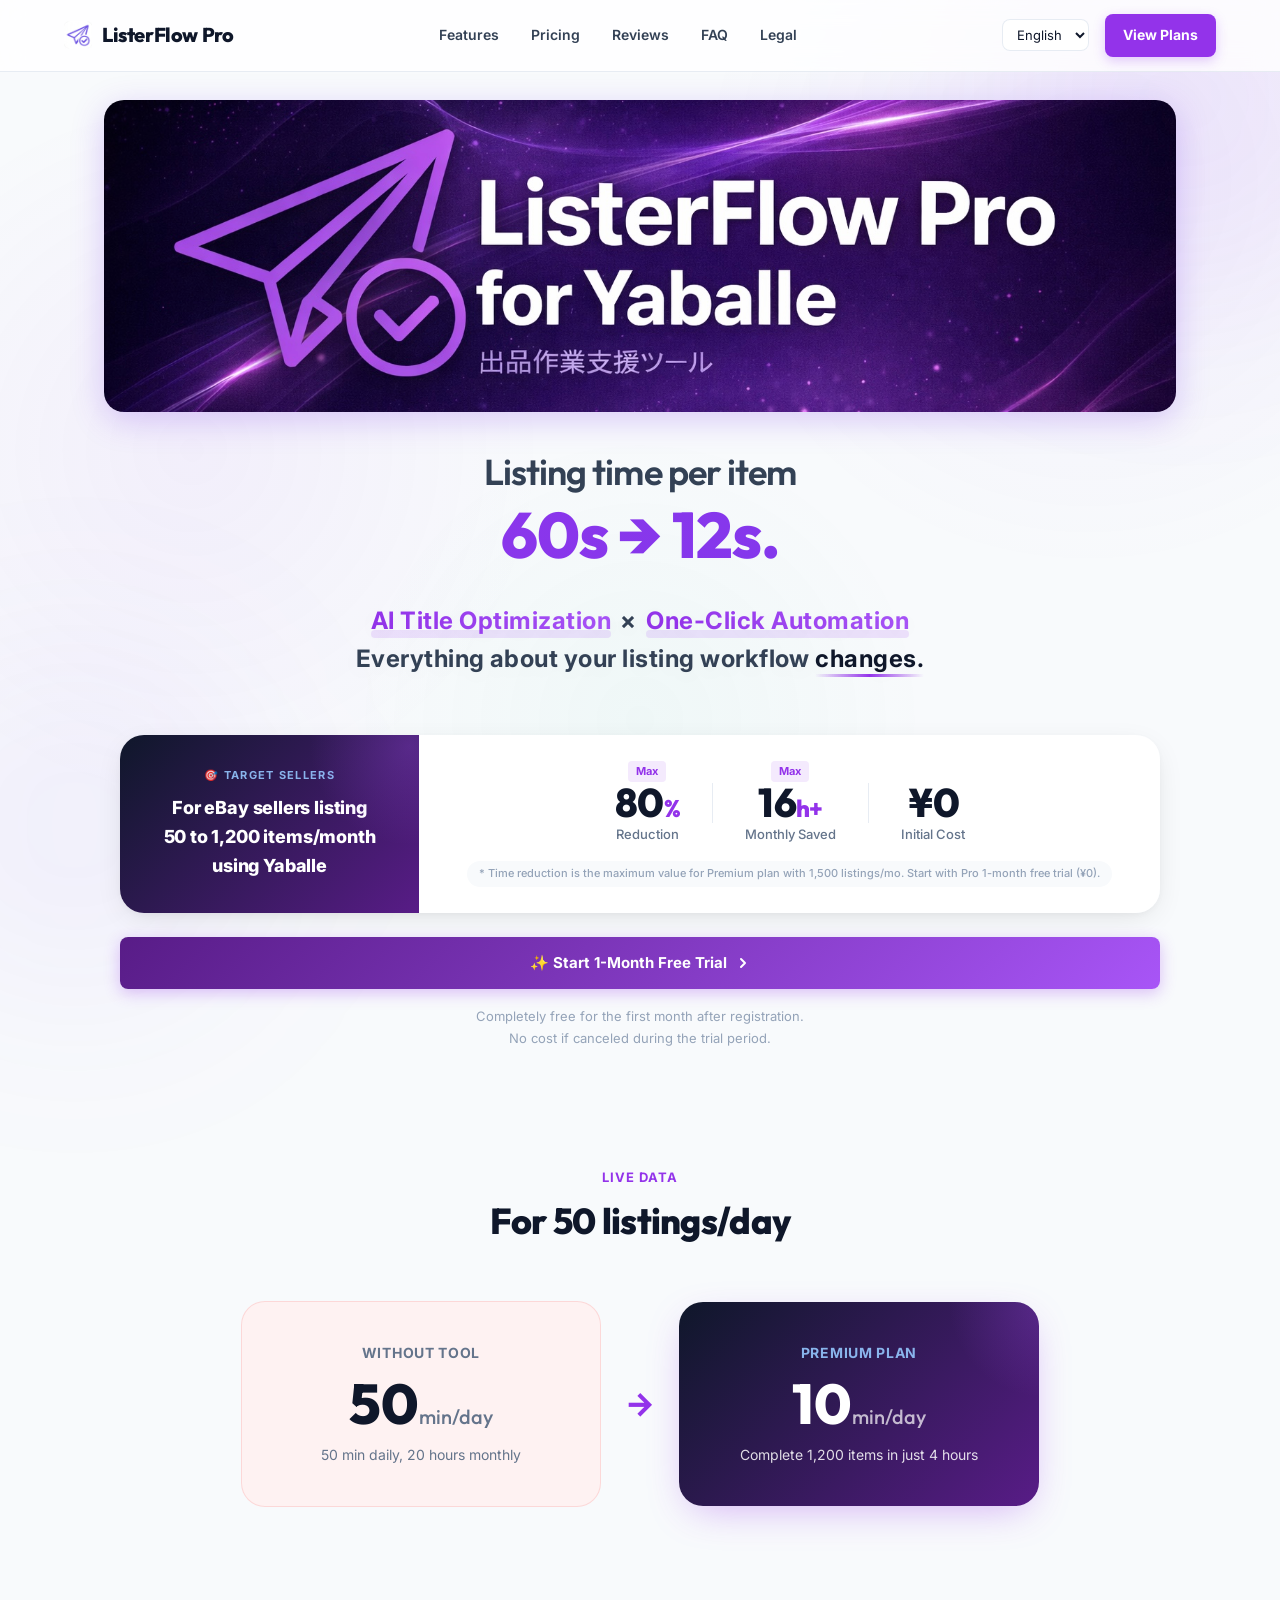
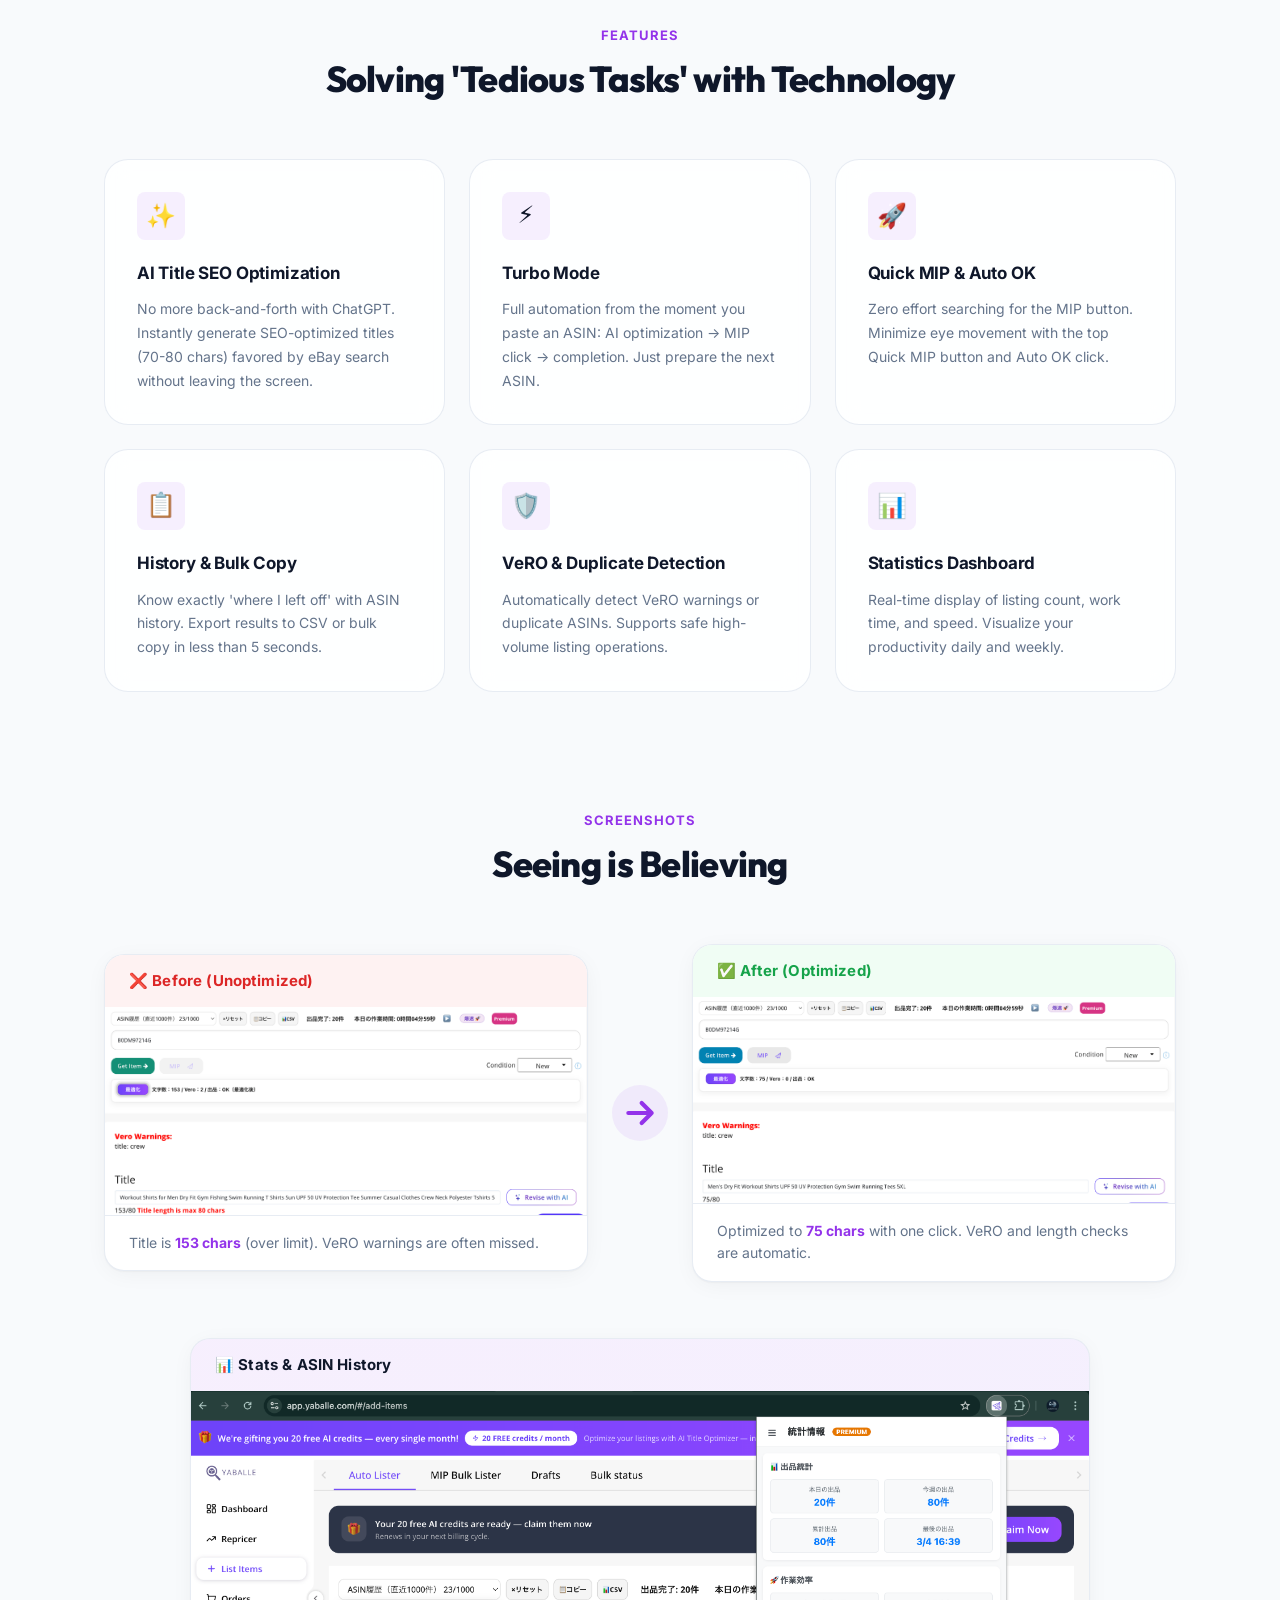
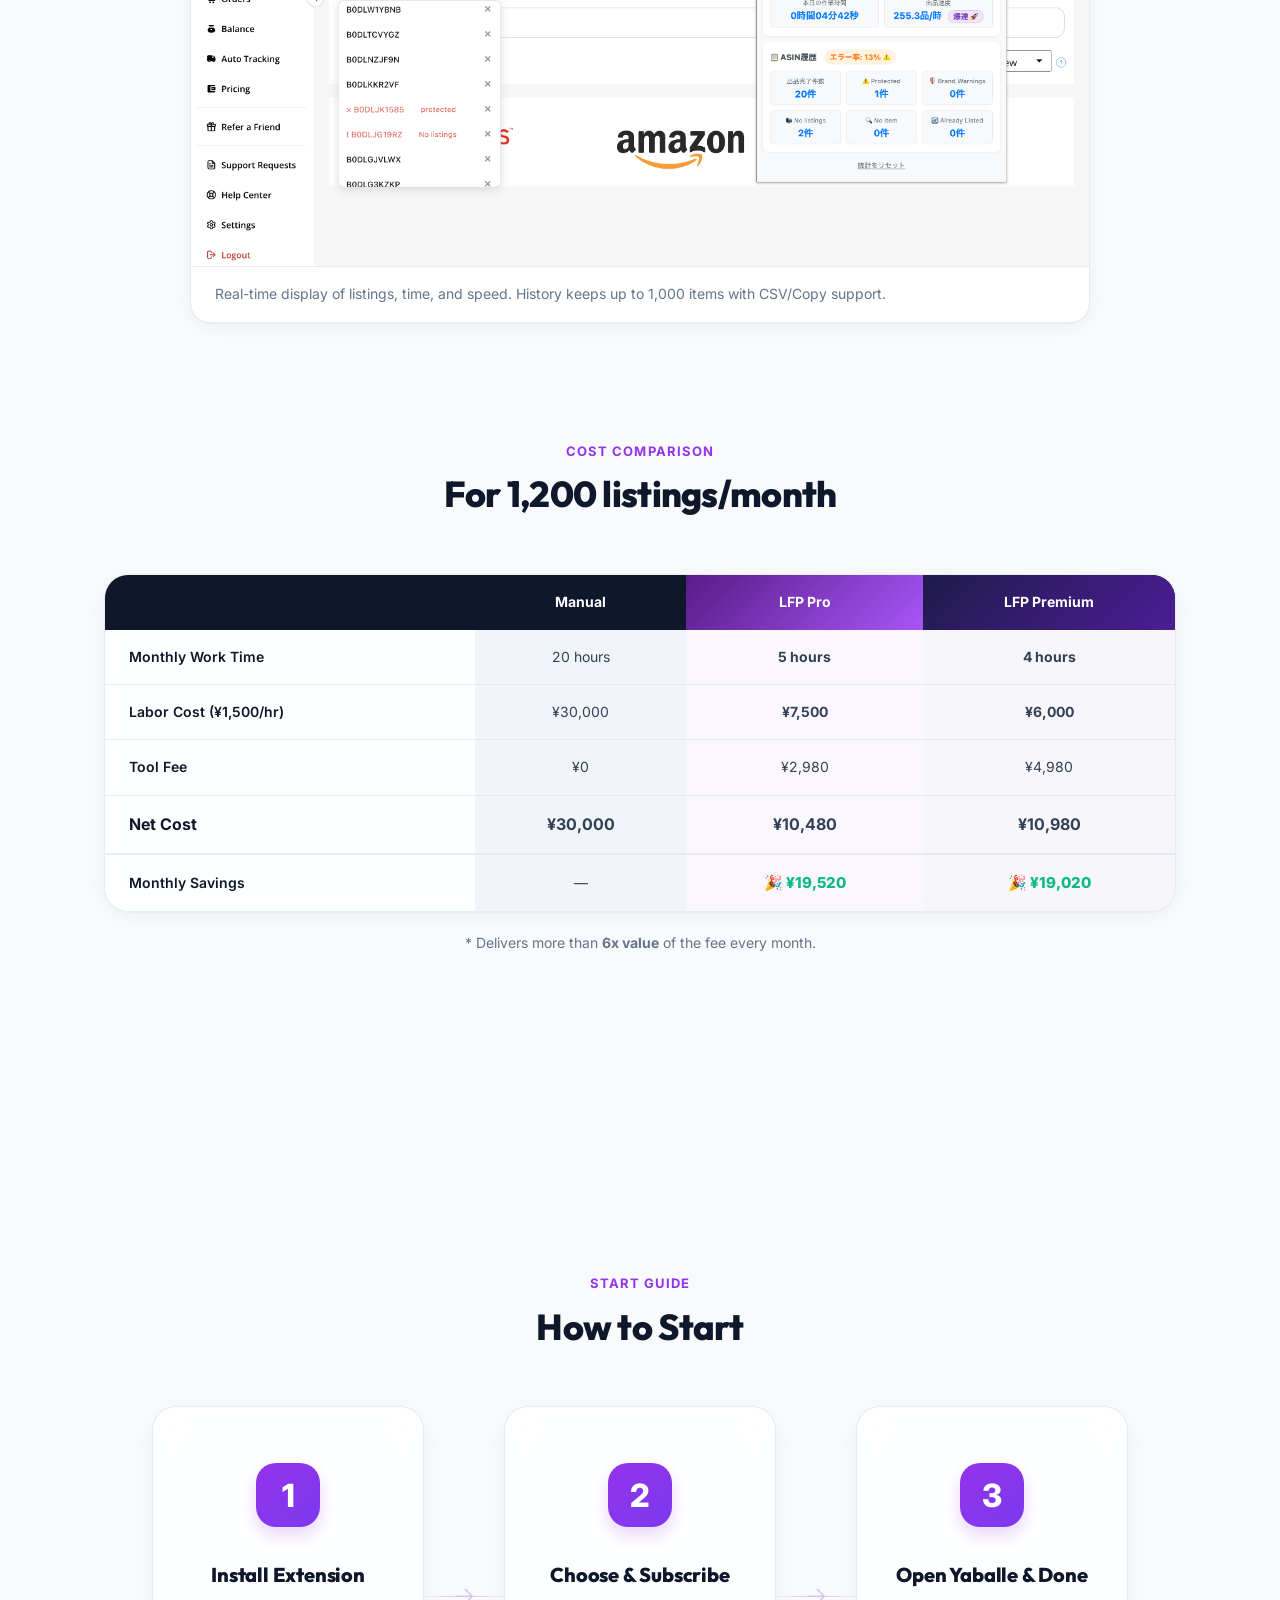
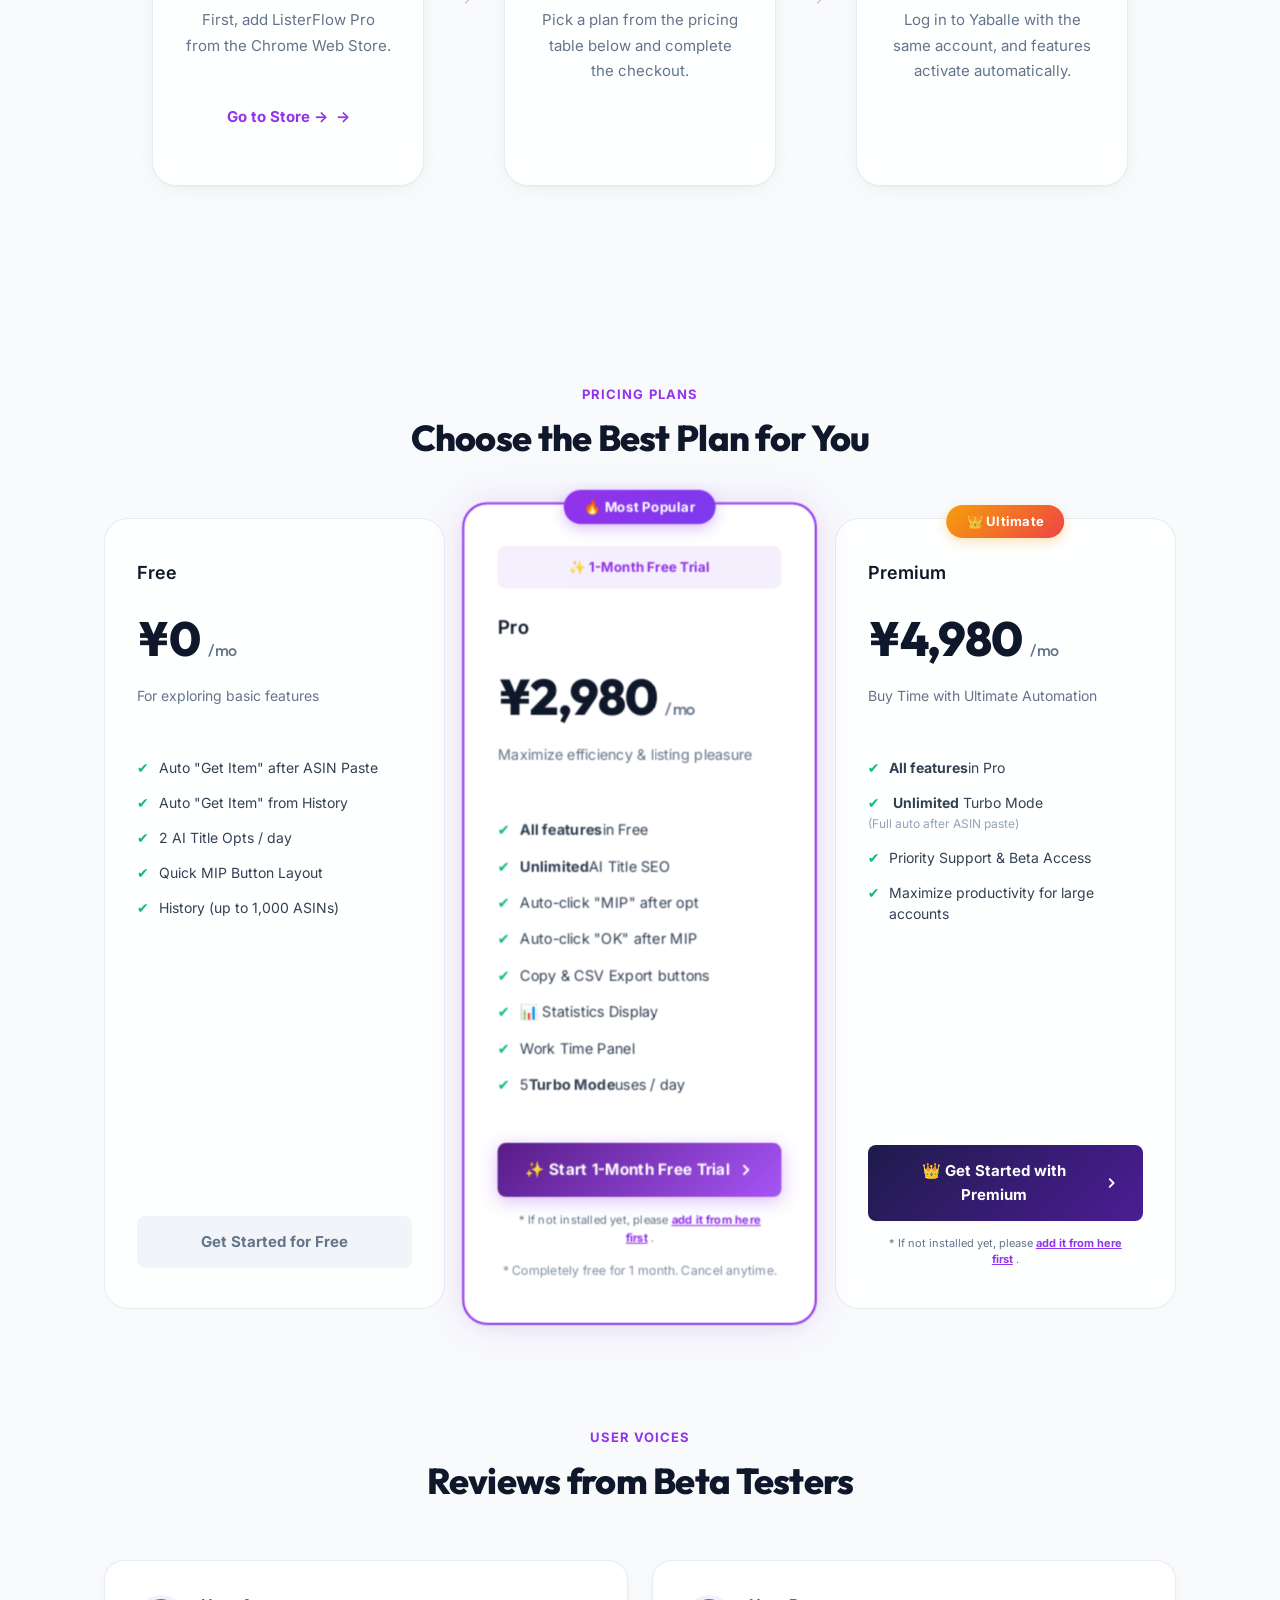
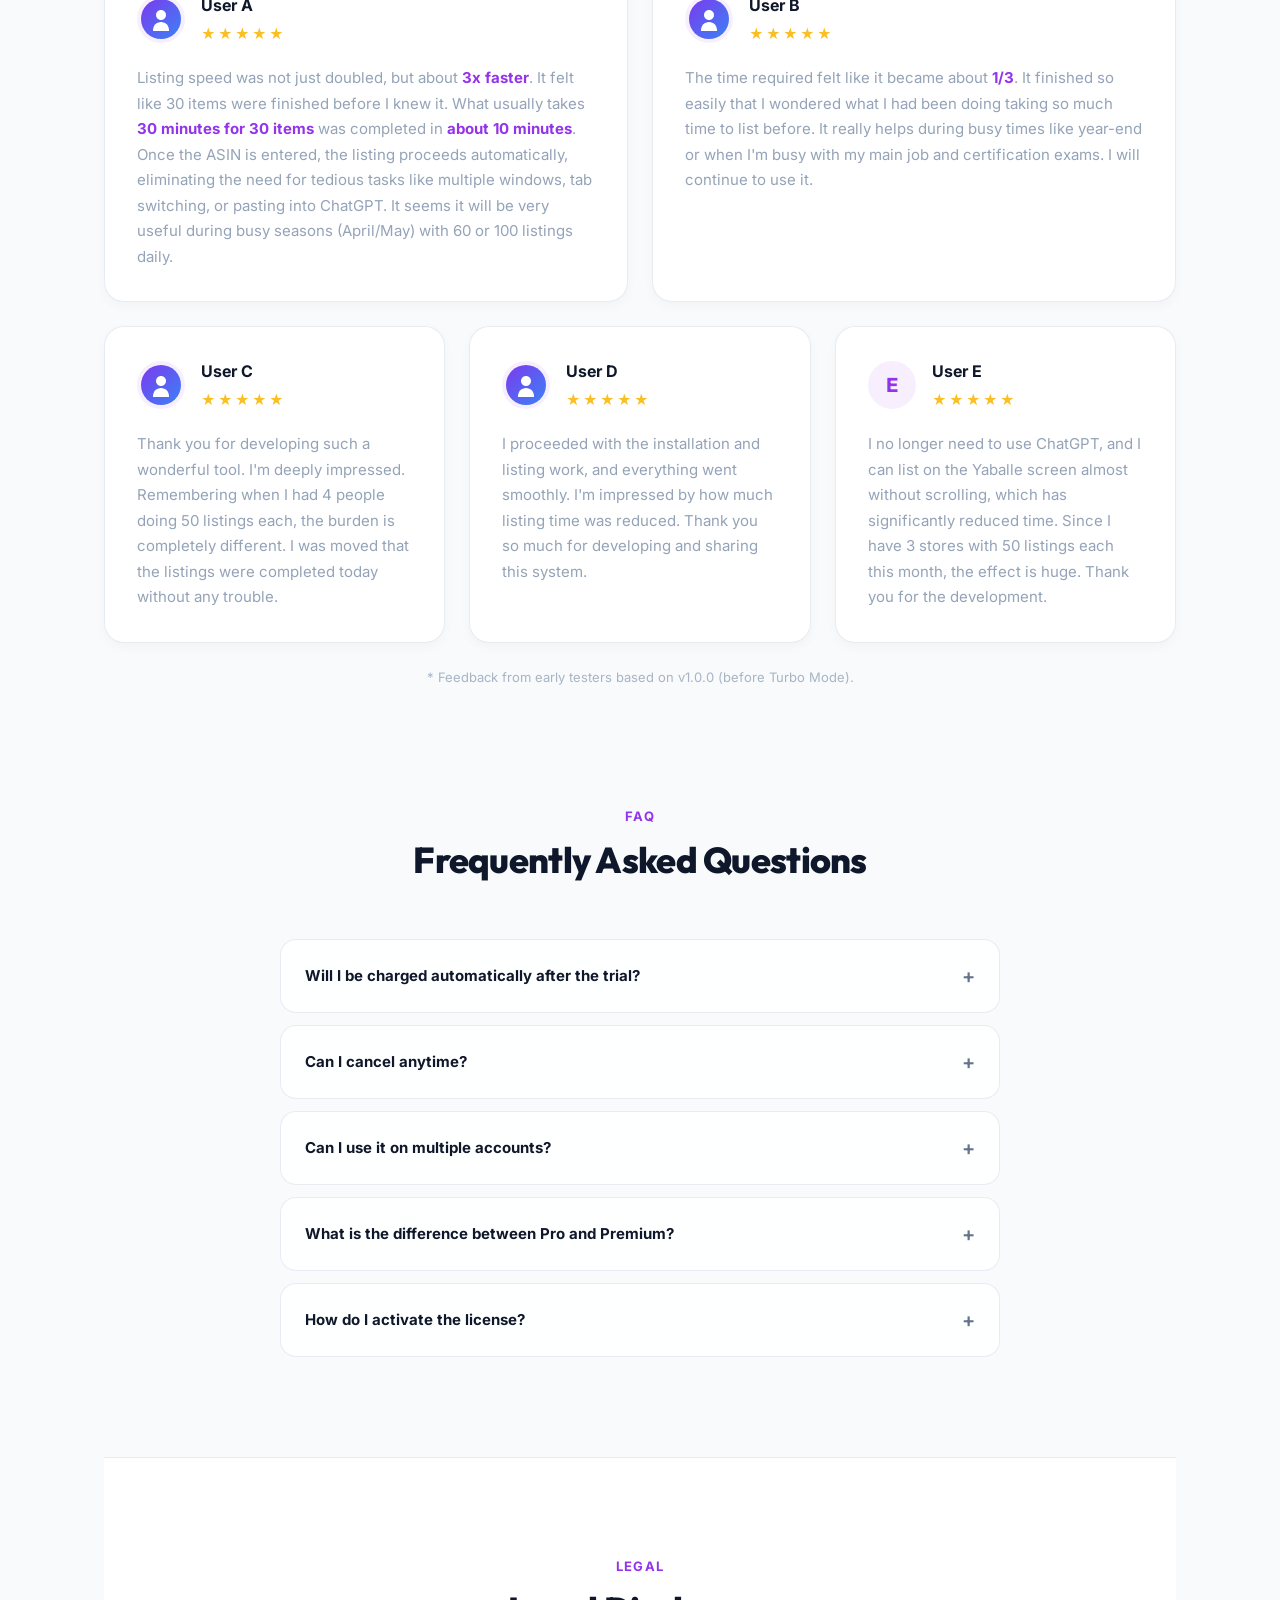
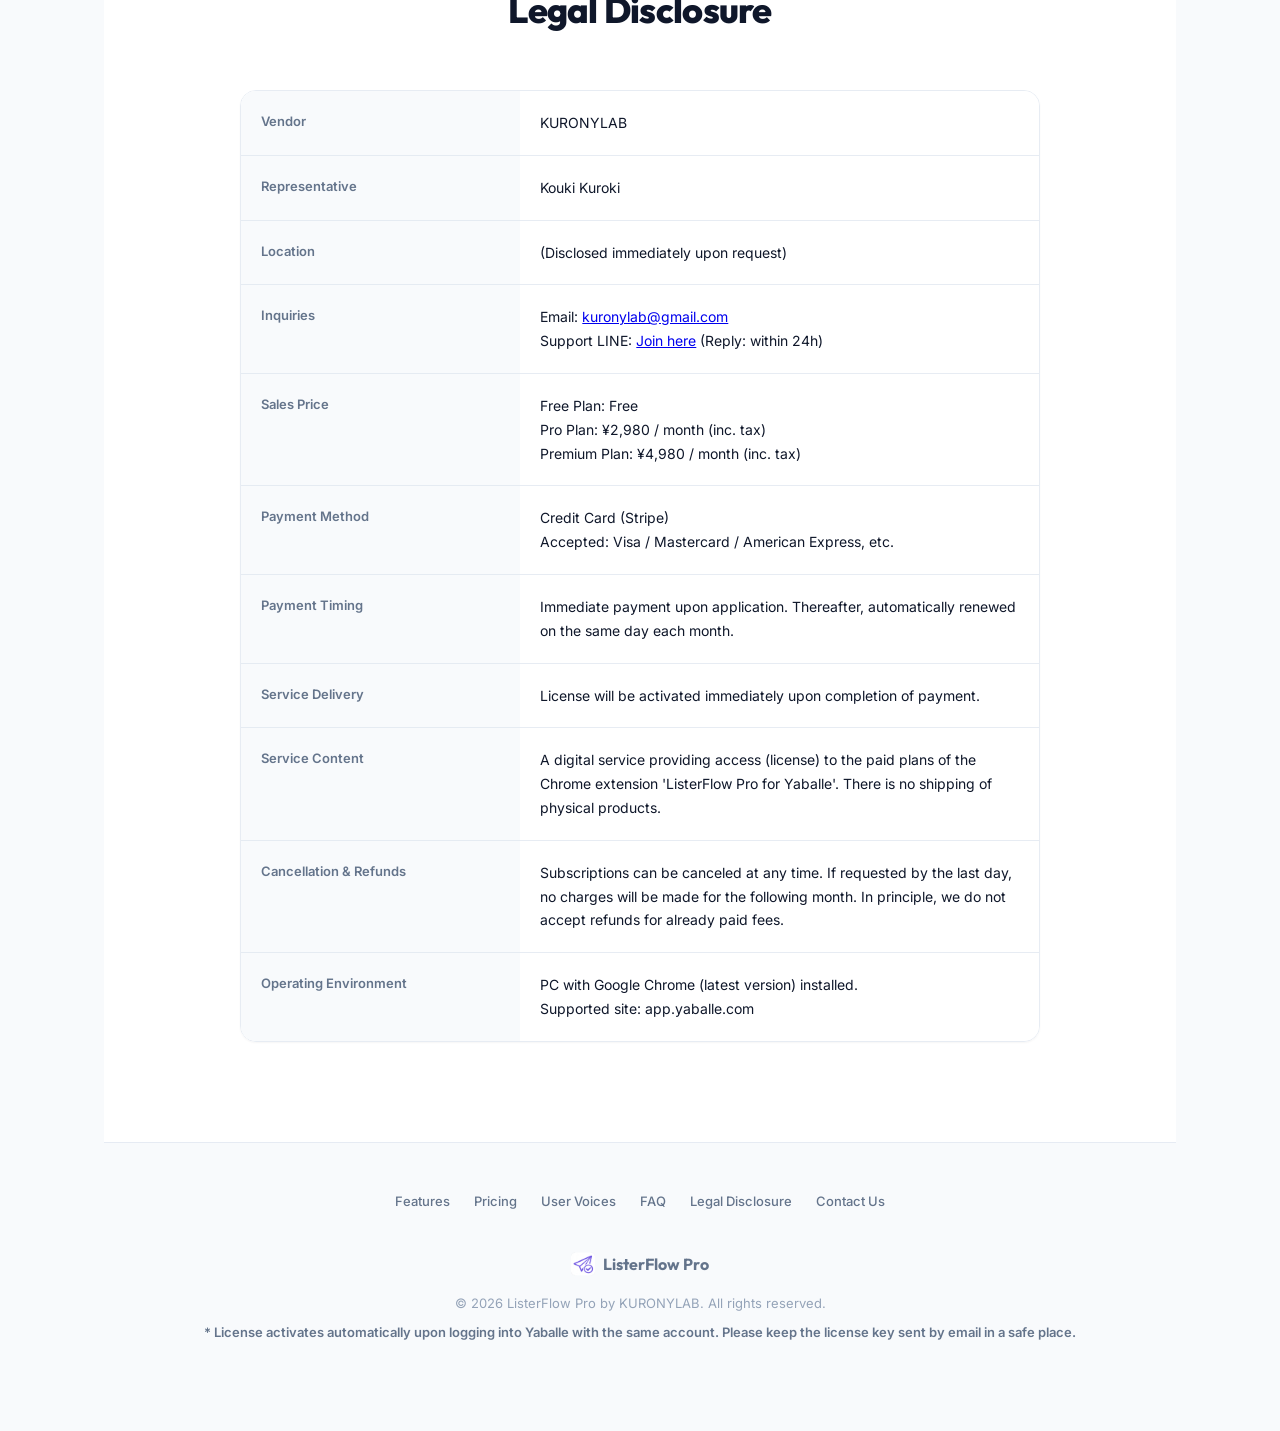
==== commit 3bb3d43a: "Add installation note to pricing cards" ====
--- a/github-pages/index.html
+++ b/github-pages/index.html
@@ -353,6 +353,11 @@
                                 stroke-linejoin="round" />
                         </svg>
                     </a>
+                    <p class="plan-install-note">
+                        <span data-i18n="plan.install_note.before">※まだインストールしていない方は</span>
+                        <a href="https://chromewebstore.google.com/" target="_blank" data-i18n="plan.install_note.link">こちらから先に追加</a>
+                        <span data-i18n="plan.install_note.after">してください。</span>
+                    </p>
                     <p class="trial-note" data-i18n="plan.pro.note">※ 1ヶ月間は完全無料。いつでもキャンセル可能。</p>
                 </div>
 
@@ -381,6 +386,11 @@
                                 stroke-linejoin="round" />
                         </svg>
                     </a>
+                    <p class="plan-install-note">
+                        <span data-i18n="plan.install_note.before">※まだインストールしていない方は</span>
+                        <a href="https://chromewebstore.google.com/" target="_blank" data-i18n="plan.install_note.link">こちらから先に追加</a>
+                        <span data-i18n="plan.install_note.after">してください。</span>
+                    </p>
                 </div>
             </div>
             <p class="pricing-note" id="pricingNote" style="display:none;"></p>
@@ -676,6 +686,9 @@
                 "how.step2.desc": "下記の価格表から、用途に合わせたプランを選んで決済を完了させます。",
                 "how.step3.title": "Yaballeを開いて完了",
                 "how.step3.desc": "同じアカウントでYaballeにログインすると、自動的に機能が有効化されます。",
+                "plan.install_note.before": "※まだインストールしていない方は",
+                "plan.install_note.link": "こちらから先に追加",
+                "plan.install_note.after": "してください。",
                 "pricing.tag": "料金プラン",
                 "pricing.title": "あなたに最適なプランを選択",
                 "pricing.unit.month": "/ 月",
@@ -847,6 +860,9 @@
                 "how.step2.desc": "Pick a plan from the pricing table below and complete the checkout.",
                 "how.step3.title": "Open Yaballe & Done",
                 "how.step3.desc": "Log in to Yaballe with the same account, and features activate automatically.",
+                "plan.install_note.before": "* If not installed yet, please ",
+                "plan.install_note.link": "add it from here first",
+                "plan.install_note.after": ".",
                 "pricing.tag": "Pricing Plans",
                 "pricing.title": "Choose the Best Plan for You",
                 "pricing.unit.month": "/ mo",
--- a/github-pages/purchase.css
+++ b/github-pages/purchase.css
@@ -1758,3 +1758,24 @@
         padding: 48px 32px;
     }
 }
+
+/* Pricing Card Installation Note */
+.plan-install-note {
+    font-size: 11px;
+    color: var(--text-sub);
+    text-align: center;
+    margin-top: 14px;
+    line-height: 1.5;
+    padding: 0 10px;
+}
+
+.plan-install-note a {
+    color: var(--primary);
+    text-decoration: underline;
+    font-weight: 700;
+    transition: color 0.2s ease;
+}
+
+.plan-install-note a:hover {
+    color: var(--primary-hover);
+}
